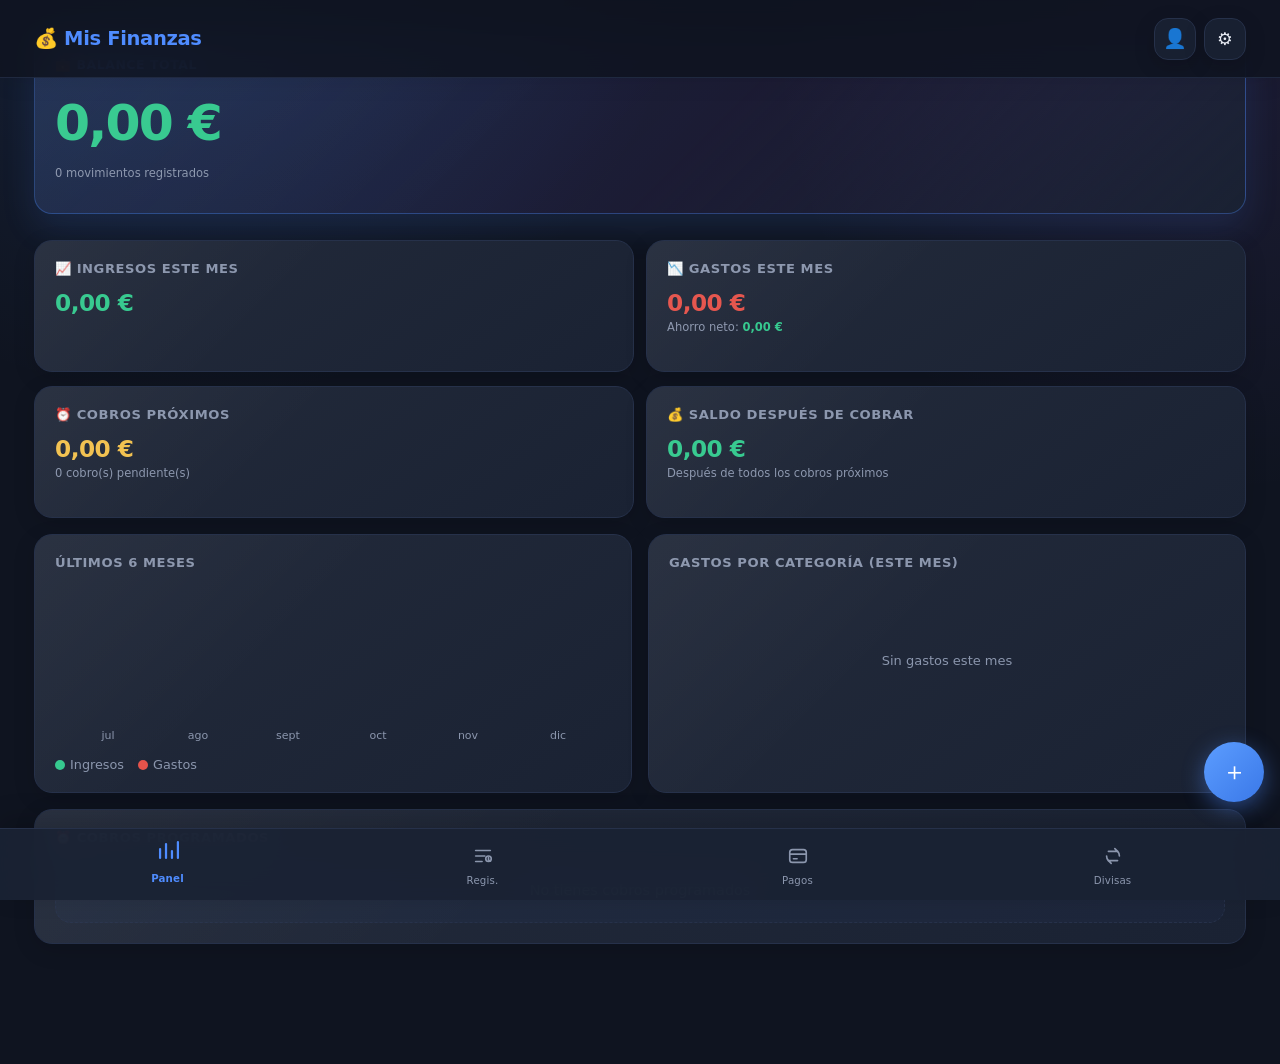
==== index.html @ 3f67c6fc "Add files via upload" ====
<!DOCTYPE html>
<html lang="es" data-theme="dark">
<head>
<meta charset="UTF-8">
<meta name="viewport" content="width=device-width, initial-scale=1.0, maximum-scale=1.0, minimum-scale=1.0, user-scalable=no, viewport-fit=cover">
<meta name="theme-color" content="#0f1420">
<title>Mis Finanzas Personales</title>
<style>
  :root{
    --bg:#0f1420; --card:#1a2233; --card2:#222c42; --text:#e8ecf4; --muted:#8b96ad;
    --accent:#4f8cff; --green:#34c98e; --red:#e5534b; --yellow:#f2c14e; --purple:#a06bff; --orange:#ff9a5c;
    --border:#26314a; --radius:14px;
    --shadow:0 4px 18px rgba(0,0,0,.3);
  }
  [data-theme="light"]{
    --bg:#f2f5fa; --card:#ffffff; --card2:#eef2f9; --text:#1c2536; --muted:#5c6b85;
    --border:#dde4f0; --shadow:0 4px 18px rgba(30,50,90,.08);
  }
  *{box-sizing:border-box;margin:0;padding:0;font-family:'Segoe UI',system-ui,-apple-system,sans-serif;-webkit-tap-highlight-color:transparent;}
  html{scroll-behavior:smooth;}
  /* Bloqueo de zoom: gestos de pellizco y doble toque no escalan */
  html,body{touch-action:pan-x pan-y;}
  *{touch-action:manipulation;}
  body{background:var(--bg);color:var(--text);min-height:100vh;transition:background .25s;}
  header{padding:18px 24px;display:flex;justify-content:space-between;align-items:center;border-bottom:1px solid var(--border);flex-wrap:wrap;gap:8px;position:fixed;top:0;left:0;right:0;background:var(--bg);z-index:80;}
  header h1{font-size:1.3rem;}
  header h1 span{color:var(--accent);}
  .fecha-hoy{color:var(--muted);font-size:.85rem;}
  .header-actions{display:flex;gap:8px;align-items:center;}
  .icon-btn{background:var(--card);border:1px solid var(--border);color:var(--text);width:42px;height:42px;border-radius:12px;cursor:pointer;font-size:1.1rem;display:flex;align-items:center;justify-content:center;transition:.15s;}
  .icon-btn:hover{border-color:var(--accent);}
  nav.top{display:flex;gap:6px;padding:12px 24px;flex-wrap:wrap;}
  nav.top button{background:var(--card);border:1px solid var(--border);color:var(--muted);padding:10px 18px;border-radius:10px;cursor:pointer;font-size:.92rem;transition:.15s;}
  nav.top button:hover{color:var(--text);}
  nav.top button.active{background:var(--accent);color:#fff;border-color:var(--accent);font-weight:600;}
  /* Bottom nav móvil */
  nav.bottom{display:none;position:fixed;bottom:0;left:0;right:0;background:var(--card);border-top:1px solid var(--border);z-index:60;padding:6px 4px calc(6px + env(safe-area-inset-bottom));box-shadow:0 -4px 20px rgba(0,0,0,.25);}
  nav.bottom .inner{display:flex;justify-content:space-between;padding:0 6px;}
  nav.bottom button{flex:1;}
  nav.bottom button{background:none;border:none;color:var(--muted);cursor:pointer;font-size:.62rem;display:flex;flex-direction:column;align-items:center;gap:3px;padding:6px 8px;border-radius:12px;min-width:56px;transition:.15s;}
  nav.bottom button .ico{font-size:1.35rem;line-height:1;display:grid;place-items:center;width:28px;height:28px;}
  nav.bottom button .ico svg{width:22px;height:22px;fill:none;stroke:currentColor;stroke-width:1.8;stroke-linecap:round;stroke-linejoin:round;transition:transform .2s ease,stroke-width .2s ease;}
  nav.bottom button.active .ico svg{transform:scale(1.08);stroke-width:2.25;}
  nav.bottom button{gap:4px;padding:7px 8px 8px;}
  nav.bottom button span:last-child{font-size:.64rem;letter-spacing:.15px;}
  .currency-grid{display:grid;grid-template-columns:repeat(2,minmax(0,1fr));gap:10px;}
  .rate-card{position:relative;overflow:hidden;transition:transform .16s ease,border-color .16s ease,box-shadow .16s ease;contain:layout paint;}
  .rate-card:hover{transform:translateY(-1px);}
  .rate-card.is-favorite{border-color:rgba(242,193,78,.5);box-shadow:0 5px 18px rgba(242,193,78,.08);}
  .rate-card.is-favorite::before{content:'';position:absolute;left:0;top:0;bottom:0;width:3px;background:var(--yellow);}
  .rate-card-top{display:flex;align-items:center;justify-content:space-between;gap:8px;}
  .rate-currency{display:flex;align-items:center;gap:8px;min-width:0;}
  .rate-flag{width:30px;height:30px;border-radius:9px;display:grid;place-items:center;background:var(--card2);font-size:1rem;flex:none;}
  .rate-code{font-weight:800;letter-spacing:.3px;}
  .rate-name{font-size:.67rem;color:var(--muted);margin-top:2px;white-space:nowrap;overflow:hidden;text-overflow:ellipsis;}
  .fx-fav{width:34px;height:34px;border:1px solid var(--border);background:var(--card2);color:var(--muted);border-radius:10px;display:grid;place-items:center;cursor:pointer;font-size:1.05rem;transition:.16s;flex:none;}
  .fx-fav:hover{border-color:var(--yellow);color:var(--yellow);transform:translateY(-1px);}
  .fx-fav.active{color:var(--yellow);border-color:rgba(242,193,78,.55);background:rgba(242,193,78,.10);}
  .fx-fav:active{transform:scale(.92);}
  .fx-favorites-head{display:flex;align-items:center;justify-content:space-between;gap:10px;margin:0 0 10px;}
  .fx-favorites-title{font-size:.76rem;color:var(--muted);font-weight:800;text-transform:uppercase;letter-spacing:.65px;}
  .fx-favorites-count{font-size:.68rem;color:var(--muted);background:var(--card2);padding:4px 8px;border-radius:20px;}
  .fx-all-title{margin:18px 0 10px;font-size:.76rem;color:var(--muted);font-weight:800;text-transform:uppercase;letter-spacing:.65px;}
  .fx-empty-favs{grid-column:1/-1;border:1px dashed var(--border);border-radius:14px;padding:16px;text-align:center;color:var(--muted);font-size:.82rem;background:rgba(79,140,255,.035);}
  @media(max-width:430px){.currency-grid{grid-template-columns:1fr;}}
  nav.bottom button.active{color:var(--accent);font-weight:700;}
  main{padding:92px 24px 90px;max-width:1150px;margin:0 auto;}
  .view{display:none;}
  .view.active{display:block;animation:fadeIn .25s ease;}
  @keyframes fadeIn{from{opacity:0;transform:translateY(6px);}to{opacity:1;transform:none;}}
  .grid{display:grid;gap:16px;}
  .grid-4{grid-template-columns:repeat(auto-fit,minmax(200px,1fr));}
  .grid-2{grid-template-columns:repeat(auto-fit,minmax(330px,1fr));}
  .card{background:var(--card);border:1px solid var(--border);border-radius:var(--radius);padding:20px;box-shadow:var(--shadow);}
  .card h3{font-size:.8rem;color:var(--muted);text-transform:uppercase;letter-spacing:.6px;margin-bottom:10px;}
  .big{font-size:1.8rem;font-weight:700;}
  .green{color:var(--green);} .red{color:var(--red);} .yellow{color:var(--yellow);} .purple{color:var(--purple);} .accent{color:var(--accent);} .orange{color:var(--orange);}
  form{display:flex;flex-direction:column;gap:16px;}
  label{font-size:.72rem;color:var(--muted);text-transform:uppercase;letter-spacing:.7px;display:block;margin-bottom:6px;font-weight:600;}
  input,select,textarea{
    background:var(--card2);
    border:1px solid var(--border);
    color:var(--text);
    padding:13px 15px;
    border-radius:12px;
    font-size:1rem;width:100%;
    transition:border-color .2s, box-shadow .2s, background .2s;
  }
  input::placeholder,textarea::placeholder{color:var(--muted);opacity:.65;}
  input:hover,select:hover{border-color:var(--accent);}
  input:focus,select:focus,textarea:focus{outline:none;border-color:var(--accent);box-shadow:0 0 0 3px rgba(79,140,255,.18);background:var(--card);}
  input[type=number]{-moz-appearance:textfield;}
  input[type=date],input[type=time]{color-scheme:dark;}
  [data-theme="light"] input[type=date],[data-theme="light"] input[type=time]{color-scheme:light;}
  select{
    appearance:none;-webkit-appearance:none;cursor:pointer;
    background-image:url("data:image/svg+xml;utf8,<svg xmlns='http://www.w3.org/2000/svg' width='12' height='8' viewBox='0 0 12 8'><path d='M1 1l5 5 5-5' stroke='%238b96ad' stroke-width='2' fill='none' stroke-linecap='round'/></svg>");
    background-repeat:no-repeat;background-position:right 14px center;padding-right:38px;
  }
  .btn{
    background:linear-gradient(135deg,#5c9dff,#3a78e8);
    color:#fff;border:none;padding:14px;border-radius:12px;cursor:pointer;
    font-size:.95rem;font-weight:700;letter-spacing:.2px;
    box-shadow:0 4px 14px rgba(79,140,255,.35);
    transition:transform .15s, box-shadow .2s, filter .15s;
    touch-action:manipulation;
  }
  .btn:hover{filter:brightness(1.1);transform:translateY(-1px);box-shadow:0 6px 20px rgba(79,140,255,.45);}
  .btn:active{transform:translateY(0) scale(.98);box-shadow:0 2px 8px rgba(79,140,255,.3);}
  .btn-sm{padding:7px 12px;font-size:.8rem;border-radius:8px;}
  .btn-danger{background:var(--red);} .btn-green{background:var(--green);color:#0f1420;} .btn-ghost{background:var(--card2);color:var(--text);border:1px solid var(--border);}
  .btn-block{width:100%;}
  .row-between{display:flex;justify-content:space-between;align-items:center;gap:10px;flex-wrap:wrap;}
  table{width:100%;border-collapse:collapse;font-size:.9rem;}
  th{text-align:left;color:var(--muted);padding:9px 8px;border-bottom:1px solid var(--border);font-size:.75rem;text-transform:uppercase;letter-spacing:.5px;white-space:nowrap;}
  td{padding:10px 8px;border-bottom:1px solid var(--border);}
  tr:hover td{background:var(--card2);}
  .tag{display:inline-block;padding:3px 10px;border-radius:20px;font-size:.72rem;font-weight:600;white-space:nowrap;}
  .tag-auto{background:rgba(79,140,255,.12);color:var(--accent);font-size:.68rem;padding:2px 8px;}
  .progress{height:10px;background:var(--card2);border-radius:20px;overflow:hidden;margin-top:8px;}
  .progress>div{height:100%;border-radius:20px;transition:width .8s cubic-bezier(.22,1,.36,1);}
  .empty{color:var(--muted);text-align:center;padding:26px 10px;font-size:.9rem;}
  .aviso{background:rgba(242,193,78,.12);border:1px solid rgba(242,193,78,.4);color:var(--yellow);padding:12px 16px;border-radius:12px;margin:8px 0 14px;font-size:.9rem;}
  .section-title{font-size:1.15rem;margin:22px 0 14px;}
  .badge-proximo{background:rgba(79,140,255,.15);color:var(--accent);padding:3px 10px;border-radius:20px;font-size:.75rem;white-space:nowrap;}
  .cuota-vencida{color:var(--red);font-weight:600;}
  .cuota-pagada{color:var(--green);}
  .filters{display:flex;gap:8px;flex-wrap:wrap;margin-bottom:14px;}
  .filters input,.filters select{flex:1;min-width:130px;padding:10px 12px;font-size:.9rem;}
  .chart-box{width:100%;}
  .legend{display:flex;gap:14px;flex-wrap:wrap;font-size:.8rem;color:var(--muted);margin-top:6px;}
  .legend span{display:flex;align-items:center;gap:5px;}
  .dot{width:10px;height:10px;border-radius:50%;display:inline-block;}
  .kpi-sub{font-size:.78rem;color:var(--muted);margin-top:4px;}
  .scroll-x{overflow-x:auto;-webkit-overflow-scrolling:touch;}
  .toast{position:fixed;bottom:90px;left:50%;transform:translateX(-50%);background:var(--accent);color:#fff;padding:12px 22px;border-radius:30px;font-size:.88rem;font-weight:600;z-index:100;box-shadow:0 6px 24px rgba(0,0,0,.35);opacity:0;pointer-events:none;transition:opacity .3s, bottom .3s;}
  .toast.show{opacity:1;bottom:100px;}
  .stat-line{display:flex;justify-content:space-between;padding:7px 0;border-bottom:1px dashed var(--border);font-size:.9rem;}
  .stat-line:last-child{border-bottom:none;}
  .stat-line b{white-space:nowrap;}
  .edit-note{font-size:.78rem;color:var(--yellow);display:none;margin-top:6px;}
  .drop-zone{border:2px dashed var(--border);border-radius:12px;padding:24px;text-align:center;color:var(--muted);cursor:pointer;transition:.15s;}
  .drop-zone:hover{border-color:var(--accent);color:var(--text);}
  .form-card{position:relative;overflow:hidden;padding-top:24px;}
  .form-card::before{content:'';position:absolute;top:0;left:0;right:0;height:4px;background:linear-gradient(90deg,var(--accent),var(--purple));}
  .form-card h3{display:flex;align-items:center;gap:8px;color:var(--text);text-transform:none;letter-spacing:0;font-size:.95rem;margin-bottom:16px;}
  .form-card h3::after{content:'';flex:1;height:1px;background:var(--border);}
  .modal-backdrop{position:fixed;inset:0;background:rgba(4,8,16,.75);z-index:90;display:none;-webkit-transform:translateZ(0);align-items:flex-start;justify-content:center;padding:20px 14px;overflow-y:auto;-webkit-overflow-scrolling:touch;}
  .modal-backdrop.open{display:flex;animation:fadeIn .2s ease;}
  html.modal-open{overflow:hidden!important;overscroll-behavior:none;}
  body.modal-open{overflow:hidden!important;overscroll-behavior:none;touch-action:none;}
  .modal-backdrop{overscroll-behavior:contain;touch-action:none;}
  .modal-card{touch-action:pan-y;overscroll-behavior:contain;}
  .modal-card{width:100%;max-width:470px;margin:auto;max-height:calc(100vh - 40px);overflow-y:auto;animation:popIn .22s ease;}
  @keyframes popIn{from{opacity:0;transform:translateY(14px) scale(.97);}to{opacity:1;transform:none;}}
  .modal-close{position:absolute;top:12px;right:12px;width:34px;height:34px;border-radius:10px;background:var(--card2);border:1px solid var(--border);color:var(--muted);cursor:pointer;font-size:.95rem;line-height:1;transition:.15s;z-index:2;}
  .modal-close:hover{color:var(--text);border-color:var(--red);}

  /* ===== FAB: botón flotante de nuevos registros ===== */
  .fab-wrap{position:fixed;right:16px;bottom:calc(98px + env(safe-area-inset-bottom));z-index:96;display:none;pointer-events:auto;flex-direction:column;align-items:flex-end;gap:10px;}
  .fab{width:60px;height:60px;border-radius:50%;border:none;background:linear-gradient(135deg,#5c9dff,#3a78e8);color:#fff;font-size:1.55rem;line-height:1;cursor:pointer;box-shadow:0 6px 22px rgba(79,140,255,.45);display:flex;align-items:center;justify-content:center;transition:transform .18s, box-shadow .2s;touch-action:manipulation;}
  .fab:active{transform:scale(.92);}
  .fab.open{transform:rotate(45deg);}
  .fab-menu{display:flex;flex-direction:column;gap:8px;align-items:flex-end;opacity:0;pointer-events:none;transform:translateY(8px);transition:.18s;}
  .fab-menu.show{opacity:1;pointer-events:auto;transform:none;}
  .fab-item{display:flex;align-items:center;gap:8px;background:var(--card);border:1px solid var(--border);color:var(--text);padding:10px 16px;border-radius:24px;font-size:.85rem;font-weight:600;font-family:inherit;box-shadow:var(--shadow);cursor:pointer;transition:.15s;white-space:nowrap;}
  .fab-item:hover{border-color:var(--accent);}
  .fab-item:active{transform:scale(.97);}
  /* Botones de sección más integrados */

  /* Tocar un movimiento abre su ventana de edición (igual que los registros normales) */
  .mov-row{cursor:pointer;}
  .mov-row:hover td{background:var(--card2);}

  /* ===== Tablas compactas: sin scroll lateral ===== */
  #tablaMov, #tablaCobros{table-layout:fixed;width:100%;}
  #tablaMov th:nth-child(1){width:40%;}
  #tablaMov th:nth-child(2){width:21%;}
  #tablaMov th:nth-child(3){width:31%;}
  #tablaMov th:nth-child(4){width:8%;}
  #tablaMov td{overflow:hidden;text-overflow:ellipsis;white-space:nowrap;padding:10px 5px;}
  #tablaMov .tag-auto{font-size:.58rem;padding:1px 5px;}
  .cell-dim{color:var(--muted);font-size:.8rem;}
  #tablaCobros th:nth-child(1){width:37%;}
  #tablaCobros th:nth-child(2){width:25%;}
  #tablaCobros th:nth-child(3){width:20%;}
  #tablaCobros th:nth-child(4){width:18%;}
  #tablaCobros td{overflow:hidden;text-overflow:ellipsis;white-space:nowrap;padding:9px 5px;font-size:.85rem;}
  #tablaCobros .btn-sm{padding:6px 7px;font-size:.7rem;}

  /* ===== Pulido visual de listas ===== */
  .filters{margin-bottom:16px;}
  #tablaMov td:nth-child(4), #tablaMov th:nth-child(4){font-weight:600;}
  #tablaMov td{font-size:.92rem;}
  .card .empty{padding:22px 10px;}
  .tag{letter-spacing:.2px;}

  /* ===== ESPACIADO: títulos y movimientos ===== */
  .section-title{font-size:1.15rem;margin:26px 0 18px;}
  main .view > .row-between{margin-bottom:18px;}
  .card h3{margin-bottom:12px;}
  tbody tr:last-child td{border-bottom:none;}
  #pCobrosLista td{padding:12px 8px;}
  .stat-line{padding:9px 0;}


  /* ===== ALERTAS PARPADEANTES Y ANIMACIONES EXTRA ===== */
  @keyframes alertBlink{0%,100%{border-color:var(--border);box-shadow:0 0 0 0 rgba(229,83,75,0);}50%{border-color:var(--red);box-shadow:0 0 0 3px rgba(229,83,75,.4),0 0 20px rgba(229,83,75,.5);}}
  .budget-item{border:1px solid var(--border);border-radius:14px;padding:14px 14px 10px;margin-bottom:14px;background:var(--card2);transition:border-color .25s,box-shadow .25s;animation:riseIn .4s ease both;}
  .budget-item.alert-blink{animation:alertBlink 1.1s ease-in-out infinite,riseIn .4s ease both;}
  @keyframes balanceAlert{0%,100%{border-color:var(--border);box-shadow:0 0 0 0 rgba(229,83,75,0)}50%{border-color:var(--red);box-shadow:0 0 0 3px rgba(229,83,75,.42),0 0 22px rgba(229,83,75,.48)}}
  .balance-alert{animation:balanceAlert 1.1s ease-in-out infinite !important;border:1px solid var(--border);}

  @keyframes floaty{0%,100%{transform:translateY(0);}50%{transform:translateY(-3px);}}
  .grid-4 h3{animation:floaty 4.5s ease-in-out infinite;}
  .grid-4 .card:nth-child(2) h3{animation-delay:.5s;}
  .grid-4 .card:nth-child(3) h3{animation-delay:1s;}
  .grid-4 .card:nth-child(4) h3{animation-delay:1.5s;}

  .section-title::before{animation:floaty 3s ease-in-out infinite;}

  @keyframes tabPop{0%{transform:scale(.8);}60%{transform:scale(1.12);}100%{transform:scale(1);}}
  nav.bottom button.active .ico{display:inline-block;animation:tabPop .35s ease;}50%{transform:scale(1.07);}}
  .badge-proximo{display:inline-block;animation:none !important;transform:none !important;min-width:92px;text-align:center;}
  .fab-item{animation:riseIn .25s ease both;}
  .fab-item:nth-child(2){animation-delay:.06s;}
  @keyframes borderGlow{0%,100%{border-color:var(--border);}50%{border-color:rgba(79,140,255,.5);}}
  .mov-row{animation:borderGlow 4s ease-in-out infinite;border-radius:8px;}

  /* ===== MÓVIL ===== */
  @media(max-width:768px){
    nav.top{display:none;}
    nav.bottom{display:block;}
    main{padding:8px 14px 120px;}
    header{padding:14px 14px;}
    header h1{font-size:1.1rem;}
    .fecha-hoy{display:none;}
    .big{font-size:1.5rem;}
    .card{padding:16px;}
    .section-title{font-size:1.05rem;}
    .btn{padding:15px;} /* objetivo táctil mayor */
    th,td{padding:9px 6px;font-size:.83rem;}
    #tablaMov th, #tablaMov td{padding:9px 5px;font-size:.85rem;}

    /* Los botones "＋ Nuevo…" del encabezado los reemplaza el FAB en móvil */
    .row-between > .btn:not(.btn-ghost){display:none;}
  }
  @media(min-width:769px){ main{padding-bottom:60px;} }

  /* ============================================================
     MODO SOLO MÓVIL + REDISEÑO VISUAL
     ============================================================ */
  /* Navegación: siempre inferior, nunca barra superior */
  nav.top{display:none !important;}
  .fecha-hoy{display:none !important;}
  nav.bottom{display:block !important;position:fixed;bottom:0;left:0;right:0;}

  /* App en columna estrecha, centrada, estilo app nativa */
  main{max-width:520px;margin:0 auto;padding:92px 14px 140px;}
  header{padding:14px 16px;box-shadow:0 1px 0 var(--border);}
  header h1{font-size:1.15rem;}

  /* Grillas adaptadas a pantalla estrecha */
  .grid-4{grid-template-columns:repeat(2,1fr);gap:12px;}
  .big{font-size:1.4rem;}
  .kpi-sub{font-size:.72rem;}

  /* Tarjetas más suaves */
  .card{padding:16px;border-radius:18px;}

  /* Botones táctiles en todos los tamaños */
  .btn{padding:14px;}
  .btn-sm{padding:8px 12px;}

  /* Títulos con marcador de acento */
  .section-title{font-size:1.08rem;margin:24px 0 14px;display:flex;align-items:center;gap:8px;font-weight:700;}
  .section-title::before{content:'';width:4px;height:18px;border-radius:4px;background:linear-gradient(180deg,var(--accent),var(--purple));flex:none;}

  /* Modales estilo hoja inferior (bottom sheet) */
  .modal-backdrop{align-items:flex-end;padding:0;}
  .modal-card{max-width:520px;margin:0 auto;border-radius:22px 22px 0 0;max-height:88vh;padding-top:30px;}
  .modal-card::after{content:'';position:absolute;top:9px;left:50%;transform:translateX(-50%);width:44px;height:4px;border-radius:4px;background:var(--border);}
  .modal-card.form-card::before{display:none;} /* el asa reemplaza a la barra de color */
  .modal-close{top:16px;}

  /* Sutil realce de tarjetas KPI */
  .grid-4 .card{position:relative;overflow:hidden;}
  .grid-4 .card::after{content:'';position:absolute;top:0;right:0;width:52px;height:52px;border-radius:50%;background:radial-gradient(circle,rgba(79,140,255,.14),transparent 70%);pointer-events:none;}

  /* Header con degradado suave */
  body{background:linear-gradient(180deg,rgba(79,140,255,.05),transparent 320px),var(--bg);}

  /* Nav inferior con separación superior suave */
  nav.bottom{box-shadow:0 -6px 24px rgba(0,0,0,.22);}

  /* Ancho fijo: nada alarga la página hacia los lados */
  html,body{overflow-x:hidden;}
  main{overflow-x:hidden;}
  .stat-line b{max-width:60%;overflow:hidden;text-overflow:ellipsis;white-space:nowrap;text-align:right;}
  select#mCategoria,select#prCategoria{width:100%;}



  /* ===== CONTADOR TIPO CALENDARIO ===== */
  .countdown-card{position:relative;perspective:160px;}
  .countdown-number.flip{animation:calendarFlip .28s ease-in-out !important;}
  @keyframes calendarFlip{
    0%{transform:rotateX(0deg);opacity:1;}
    45%{transform:rotateX(-90deg);opacity:.15;}
    46%{transform:rotateX(90deg);opacity:.15;}
    100%{transform:rotateX(0deg);opacity:1;}
  }
  .countdown-calendar{display:flex;align-items:flex-start;justify-content:flex-end;gap:4px;flex-wrap:nowrap;margin-top:3px;}
  .countdown-unit{display:flex;flex-direction:column;align-items:center;gap:3px;min-width:37px;}
  .countdown-card{width:100%;height:40px;border:1px solid var(--border);border-radius:7px;background:var(--card2);overflow:hidden;box-shadow:0 2px 6px rgba(0,0,0,.16);}
  .countdown-card::before{content:'';position:absolute;z-index:2;left:0;right:0;top:50%;height:1px;margin-top:-.5px;background:rgba(0,0,0,.28);pointer-events:none;}
  .countdown-card::after{content:'';position:absolute;z-index:1;left:0;right:0;top:0;height:50%;background:rgba(255,255,255,.05);border-bottom:1px solid rgba(0,0,0,.18);pointer-events:none;}
  .countdown-number{position:absolute;inset:0;z-index:3;display:flex;align-items:center;justify-content:center;font-size:.95rem;line-height:1;font-weight:800;font-variant-numeric:tabular-nums;color:var(--text);transform:scale(1);backface-visibility:hidden;}
  .countdown-label{font-size:.52rem;line-height:1;color:var(--muted);text-transform:uppercase;font-weight:700;letter-spacing:.35px;}
  .countdown-sep{font-weight:800;color:var(--muted);font-size:.78rem;line-height:40px;}
  .countdown-calendar.is-due{justify-content:flex-end;}
  .countdown-due{color:var(--red);font-size:.72rem;font-weight:800;white-space:nowrap;}
  .badge-proximo{display:inline-block;animation:none !important;transform:none !important;min-width:0;text-align:right;}
  @media(max-width:430px){
    .countdown-calendar{gap:3px;}
    .countdown-unit{min-width:30px;}
    .countdown-card{height:32px;}
    .countdown-number{font-size:.78rem;}
    .countdown-sep{line-height:32px;font-size:.6rem;}
    .countdown-label{font-size:.44rem;}
  }

/* ===== ANIMACIONES Y MICRO-DETALLES ===== */
  @keyframes riseIn{from{opacity:0;transform:translateY(14px);}to{opacity:1;transform:none;}}
  
  @keyframes toastIn{from{opacity:0;transform:translate(-50%,16px);}to{opacity:1;transform:translate(-50%,0);}}70%{box-shadow:0 6px 22px rgba(79,140,255,.45),0 0 0 16px rgba(79,140,255,0);}100%{box-shadow:0 6px 22px rgba(79,140,255,.45),0 0 0 0 rgba(79,140,255,0);}}

  /* Tarjetas: entrada escalonada al cambiar de vista */
  .view.active .card{animation:riseIn .45s cubic-bezier(.22,1,.36,1) both;}
  .view.active .grid-4 .card:nth-child(2){animation-delay:.07s;}
  .view.active .grid-4 .card:nth-child(3){animation-delay:.14s;}
  .view.active .grid-4 .card:nth-child(4){animation-delay:.21s;}
  .view.active .grid-2 > .card:nth-child(2){animation-delay:.09s;}

  /* Filas de tablas y listas: aparición escalonada */
  #tablaMov tbody tr, #tablaCobros tbody tr, #pCobrosLista tr,
  #listaMetas > div, #listaPrestamos > div{animation:riseIn .35s ease both;}
  #tablaMov tbody tr:nth-child(2), #tablaCobros tbody tr:nth-child(2){animation-delay:.04s;}
  #tablaMov tbody tr:nth-child(3), #tablaCobros tbody tr:nth-child(3){animation-delay:.08s;}
  #tablaMov tbody tr:nth-child(4), #tablaCobros tbody tr:nth-child(4){animation-delay:.12s;}
  #tablaMov tbody tr:nth-child(5), #tablaCobros tbody tr:nth-child(5){animation-delay:.16s;}
  #tablaMov tbody tr:nth-child(n+6), #tablaCobros tbody tr:nth-child(n+6){animation-delay:.2s;}

  /* KPIs: los números "saltan" al actualizarse */
  .view.active .big{animation:none .5s cubic-bezier(.22,1,.36,1) both;}
  .view.active .grid-4 .card:nth-child(2) .big{animation-delay:.07s;}
  .view.active .grid-4 .card:nth-child(3) .big{animation-delay:.14s;}
  .view.active .grid-4 .card:nth-child(4) .big{animation-delay:.21s;}

  /* Barras de progreso más suaves */
  .progress > div{transition:width .8s cubic-bezier(.22,1,.36,1);}

  /* Toast con entrada deslizante */
  .toast{transition:opacity .3s, bottom .3s; animation:toastIn .3s ease;}

  /* FAB con pulso suave de atención */
  .fab{animation:none 2.8s ease-out infinite;}

  /* Efecto ripple en botones táctiles */
  .btn,.fab,.icon-btn,.fab-item{position:relative;overflow:hidden;}
  .ripple{position:absolute;border-radius:50%;background:rgba(255,255,255,.35);transform:scale(0);animation:ripple .55s ease-out forwards;pointer-events:none;}
  @keyframes ripple{to{transform:scale(4);opacity:0;}}

  /* Tarjetas con elevación al pasar el cursor (solo escritorio) */
  @media(hover:hover){
    .card{transition:transform .22s ease, box-shadow .22s ease, border-color .22s ease;}
    .card:hover{transform:translateY(-3px);border-color:rgba(79,140,255,.35);}
    .mov-row{transition:background .15s;}
  }

  /* Nav inferior: transición al cambiar de pestaña */
  nav.bottom button{transition:color .2s ease, transform .2s ease;}
  nav.bottom button.active{transform:translateY(-2px);}

  /* Filas táctiles con feedback al pulsar */
  .mov-row{transition:opacity .15s, transform .15s;}
  .mov-row:active{opacity:.6;}
/* ===== FIXES v2.4 (iOS) ===== */
#modalConfirm{z-index:120;}
.modal-card{overscroll-behavior:contain;-webkit-overflow-scrolling:touch;}
.btn,.fab,.fab-item,.icon-btn{user-select:none;-webkit-user-select:none;}

/* ===== Dashboard KPI rediseñado ===== */
.dashboard-kpis{display:flex;flex-direction:column;gap:12px;}
.dashboard-kpi-row{display:grid;grid-template-columns:repeat(3,minmax(0,1fr));gap:12px;}
.dashboard-kpi-row .card{min-width:0;}
.dashboard-kpi-row .big{font-variant-numeric:tabular-nums;overflow:hidden;text-overflow:ellipsis;white-space:nowrap;}
.dashboard-kpi-row-second .card{min-height:118px;}
.profile-btn{width:42px;height:42px;border-radius:50%;border:1px solid var(--border);background:var(--card);color:var(--text);cursor:pointer;display:grid;place-items:center;overflow:hidden;padding:0;box-shadow:var(--shadow);}
.profile-btn img,.profile-preview img{width:100%;height:100%;object-fit:cover;display:block;}
.profile-btn span{font-size:1.2rem;}
.profile-editor{display:flex;align-items:center;gap:16px;}
.profile-preview{width:76px;height:76px;border-radius:50%;background:var(--card2);border:1px solid var(--border);display:grid;place-items:center;overflow:hidden;font-size:2rem;flex:none;}
.profile-editor-copy{min-width:0;}
.profile-editor-copy>b{display:block;font-size:.95rem;margin-bottom:5px;}
.profile-editor-copy p{color:var(--muted);font-size:.78rem;line-height:1.45;margin-bottom:10px;}
.profile-actions{display:flex;gap:8px;flex-wrap:wrap;}
.loan-form-grid{display:grid;grid-template-columns:1fr 1fr;gap:18px;}
.loan-form-section{padding:15px;border:1px solid var(--border);border-radius:14px;background:rgba(79,140,255,.035);}
.loan-form-section-title{font-size:.72rem;color:var(--muted);text-transform:uppercase;letter-spacing:.7px;font-weight:800;margin-bottom:14px;}
.loan-form-field label{font-size:.72rem;margin-bottom:7px;}
.loan-form-field input{font-size:1.05rem;padding:15px 14px;min-height:52px;}
.loan-form-wide{grid-column:1/-1;}
.loan-card{padding:20px!important;}
.loan-card .loan-title{font-size:1rem;line-height:1.35;}
.loan-card .loan-balance{font-size:.9rem;white-space:nowrap;}
.loan-card .loan-meta{font-size:.78rem;line-height:1.6;margin-top:10px;display:block;}
@media(max-width:520px){
  .dashboard-kpi-row{grid-template-columns:repeat(3,minmax(0,1fr));gap:7px;}
  .dashboard-kpi-row .card{padding:10px 8px;border-radius:14px;}
  .dashboard-kpi-row h3{font-size:.63rem;line-height:1.2;margin-bottom:7px;}
  .dashboard-kpi-row .big{font-size:.92rem;line-height:1.15;}
  .dashboard-kpi-row .kpi-sub{font-size:.57rem;line-height:1.25;margin-top:4px;}
  .loan-form-grid{grid-template-columns:1fr;}
  .loan-form-wide{grid-column:auto;}
}

/* ===== Ajuste dashboard: balance grande + resto 2x2 ===== */
.dashboard-kpis{display:flex;flex-direction:column;gap:12px;}
.dashboard-kpi-balance{min-height:150px;display:flex;flex-direction:column;justify-content:center;}
.dashboard-kpi-balance .big{font-size:2.25rem;}
.dashboard-kpi-row{display:grid;grid-template-columns:repeat(2,minmax(0,1fr));gap:12px;}
.dashboard-kpi-row .card{min-width:0;}
.dashboard-kpi-row .big{font-variant-numeric:tabular-nums;overflow:hidden;text-overflow:ellipsis;white-space:nowrap;}
.dashboard-kpi-row h3{line-height:1.25;}
.dashboard-kpi-row .card{min-height:118px;}
.loan-card,.budget-item{pointer-events:auto!important;touch-action:manipulation;}
</style>
<base target="_blank">
<style id="selection-lock">
/* ===== BLOQUEO DE SELECCIÓN / COPIADO ===== */
html,body,main,header,nav,section,.card,.mov-row,.goal-card,.loan-card,.bill-row,.budget-item,button,h1,h2,h3,p,span,b,small,label{
  -webkit-user-select:none!important;
  user-select:none!important;
  -webkit-touch-callout:none!important;
}
input,textarea,select,[contenteditable="true"]{
  -webkit-user-select:text!important;
  user-select:text!important;
  -webkit-touch-callout:default!important;
}
</style>
<style id="polish-ui">
/* =========================================================
   POLISH UI 3.0 — rediseño visual completo sin tocar los datos
   ========================================================= */
:root{
  --radius:18px;
  --shadow:0 12px 34px rgba(0,0,0,.22);
  --shadow-soft:0 6px 22px rgba(0,0,0,.14);
}
[data-theme="light"]{--shadow:0 12px 34px rgba(30,50,90,.10);--shadow-soft:0 6px 22px rgba(30,50,90,.07);}
html{scroll-behavior:auto!important;}
body{background:radial-gradient(circle at 15% -10%,rgba(79,140,255,.13),transparent 32%),radial-gradient(circle at 95% 5%,rgba(160,107,255,.09),transparent 28%),var(--bg);}
body.modal-open{overflow:hidden!important;position:static!important;top:auto!important;left:auto!important;right:auto!important;width:auto!important;}
html.modal-open{overflow:hidden!important;}

/* Header */
header{height:78px;padding:14px clamp(16px,4vw,34px);background:color-mix(in srgb,var(--bg) 88%,transparent);backdrop-filter:blur(18px);-webkit-backdrop-filter:blur(18px);border-bottom:1px solid color-mix(in srgb,var(--border) 75%,transparent);box-shadow:0 4px 22px rgba(0,0,0,.08);}
header h1{font-size:1.22rem;font-weight:800;letter-spacing:-.35px;}
.fecha-hoy{font-size:.78rem;font-weight:600;opacity:.8;margin-left:auto;margin-right:8px;}
.header-actions{gap:8px;}
.icon-btn,.profile-btn{width:42px;height:42px;border-radius:14px;background:color-mix(in srgb,var(--card) 90%,transparent);border:1px solid var(--border);box-shadow:var(--shadow-soft);transition:transform .16s ease,border-color .16s ease,background .16s ease;}
.icon-btn:hover,.profile-btn:hover{transform:translateY(-1px);border-color:var(--accent);}
.profile-btn{display:grid;place-items:center;overflow:hidden;padding:0;color:var(--text);cursor:pointer;font-size:1.15rem;}
.profile-btn img{width:100%;height:100%;object-fit:cover;}

/* Navegación */
nav.top{padding:14px clamp(16px,4vw,34px);gap:8px;max-width:1500px;margin:auto;}
nav.top button{padding:10px 15px;border-radius:12px;font-weight:650;background:var(--card);box-shadow:0 3px 12px rgba(0,0,0,.08);}
nav.top button.active{box-shadow:0 7px 18px rgba(79,140,255,.25);}
nav.bottom{background:color-mix(in srgb,var(--card) 94%,transparent);backdrop-filter:blur(18px);-webkit-backdrop-filter:blur(18px);box-shadow:0 -8px 28px rgba(0,0,0,.18);}

/* Layout */
main{max-width:1500px;margin:0 auto;padding:28px clamp(16px,4vw,34px) 120px;}
.view{animation:none!important;}
.grid{gap:16px;}
.card{background:linear-gradient(145deg,color-mix(in srgb,var(--card) 96%,white 4%),var(--card));border:1px solid var(--border);border-radius:20px;box-shadow:var(--shadow-soft);padding:20px;position:relative;overflow:hidden;}
.card::before{content:'';position:absolute;inset:0;pointer-events:none;background:linear-gradient(135deg,rgba(255,255,255,.035),transparent 42%);}
.card h3{font-size:.82rem;text-transform:uppercase;letter-spacing:.55px;color:var(--muted);font-weight:800;}
.section-title{font-size:1.12rem!important;text-transform:none!important;letter-spacing:-.15px!important;font-weight:800!important;margin:30px 0 15px!important;}
.section-title::before{animation:none!important;width:4px;height:20px;background:linear-gradient(180deg,var(--accent),var(--purple));}

/* Dashboard KPI */
.dashboard-kpis{gap:14px!important;}
.dashboard-kpi-balance{min-height:178px!important;background:linear-gradient(135deg,rgba(79,140,255,.17),rgba(160,107,255,.09) 55%,var(--card));border-color:rgba(79,140,255,.35)!important;box-shadow:0 14px 34px rgba(79,140,255,.13)!important;}
.dashboard-kpi-balance h3{color:var(--accent);font-size:.78rem;}
.dashboard-kpi-balance .big{font-size:clamp(2.1rem,5vw,3.15rem)!important;letter-spacing:-1.8px;font-weight:850;line-height:1.05;}
.dashboard-kpi-row .card{min-height:132px;border-radius:18px;}
.dashboard-kpi-row h3{margin-bottom:12px;}
.dashboard-kpi-row .big{font-size:1.45rem;font-weight:800;letter-spacing:-.5px;}
.dashboard-kpi-row .kpi-sub{font-size:.72rem;line-height:1.35;}

/* Evitar animaciones que hacen parecer que la pantalla salta */
.grid-4 h3,.section-title::before,.mov-row,.budget-item,.fab-item,.view.active .big{animation:none!important;}
.balance-alert,.budget-item.alert-blink{animation:none!important;}

/* Tablas */
table{border-collapse:separate;border-spacing:0;font-size:.88rem;}
thead th{background:var(--card2);padding:11px 10px;border-bottom:1px solid var(--border);}
thead th:first-child{border-radius:10px 0 0 10px;} thead th:last-child{border-radius:0 10px 10px 0;}
tbody tr{transition:background .15s ease;}
tbody tr:hover td{background:rgba(79,140,255,.06);}
td{padding:12px 10px;border-bottom:1px solid color-mix(in srgb,var(--border) 75%,transparent);}

/* Formularios */
input,select,textarea{border-radius:13px!important;border:1px solid var(--border)!important;background:var(--card2)!important;color:var(--text)!important;min-height:46px;transition:border-color .16s,box-shadow .16s,background .16s;}
input:focus,select:focus,textarea:focus{border-color:var(--accent)!important;box-shadow:0 0 0 4px rgba(79,140,255,.12)!important;}
label{font-weight:700;color:var(--muted);}
.btn{border-radius:13px;padding:12px 16px;box-shadow:0 7px 18px rgba(79,140,255,.20);font-weight:750;}
.btn-ghost{box-shadow:none!important;background:var(--card2)!important;}
.btn-danger{box-shadow:0 7px 18px rgba(229,83,75,.16)!important;}

/* Metas, presupuestos y préstamos: tarjetas realmente separadas */
.goal-card,.budget-item,.loan-card{position:relative;display:block;background:linear-gradient(145deg,var(--card2),color-mix(in srgb,var(--card2) 75%,var(--card) 25%));border:1px solid var(--border);border-radius:18px!important;padding:17px!important;margin-bottom:12px;box-shadow:0 7px 20px rgba(0,0,0,.10);cursor:pointer;transition:transform .16s ease,border-color .16s ease,box-shadow .16s ease,background .16s ease;overflow:hidden;}
.goal-card:hover,.budget-item:hover,.loan-card:hover{transform:translateY(-2px);border-color:rgba(79,140,255,.48);box-shadow:0 12px 28px rgba(0,0,0,.15);}
.goal-card:active,.budget-item:active,.loan-card:active{transform:scale(.992);}
.goal-card::after,.budget-item::after,.loan-card::after{content:'›';position:absolute;right:16px;top:50%;transform:translateY(-50%);font-size:1.5rem;color:var(--muted);opacity:.65;pointer-events:none;}
.goal-head,.budget-head{padding-right:24px;}
.goal-name,.budget-head b,.loan-title{font-size:.96rem;font-weight:800;letter-spacing:-.15px;}
.goal-amounts,.budget-values{font-size:.82rem;margin-top:10px;}
.goal-footer,.budget-footer{font-size:.72rem;color:var(--muted);margin-top:9px;}
.goal-plan{margin-top:10px;border-radius:10px;padding:8px 10px;background:rgba(79,140,255,.08);font-size:.72rem;}
.loan-card{padding:18px!important;}
.loan-card .row-between{padding-right:22px;align-items:flex-start;}
.loan-card .loan-balance{font-size:.78rem;font-weight:800;}
.loan-card .loan-meta{display:block;margin-top:11px;color:var(--muted);line-height:1.55;font-size:.73rem;}
.progress{height:9px;border-radius:99px;background:rgba(139,150,173,.16);margin-top:11px;}
.progress>div{border-radius:99px;}

/* Secciones vacías */
.empty{padding:30px 14px!important;border:1px dashed var(--border);border-radius:14px;background:rgba(139,150,173,.035);}

/* Modales */
.modal-backdrop{background:rgba(5,9,18,.72)!important;backdrop-filter:blur(8px);-webkit-backdrop-filter:blur(8px);padding:18px!important;overflow:hidden!important;touch-action:none!important;}
.modal-card{background:linear-gradient(145deg,var(--card),color-mix(in srgb,var(--card) 88%,var(--card2) 12%))!important;border:1px solid var(--border)!important;border-radius:24px!important;box-shadow:0 24px 70px rgba(0,0,0,.38)!important;max-height:min(88vh,760px)!important;overflow-y:auto!important;overscroll-behavior:contain!important;-webkit-overflow-scrolling:touch!important;}
.modal-card.form-card{padding:25px!important;}
.modal-card h3{font-size:1.05rem!important;letter-spacing:-.25px!important;}
.modal-close{width:38px!important;height:38px!important;border-radius:12px!important;font-size:1rem!important;background:var(--card2)!important;}
#detalleAcciones{display:flex;gap:8px;flex-wrap:wrap;margin-top:18px;}
#detalleAcciones .btn{flex:1 1 auto;min-height:42px;}
.stat-line{padding:12px 0!important;font-size:.86rem!important;}
.stat-line b{font-size:.88rem;}

/* Divisas / gráficos */
.rate-card,.chart-box{border-radius:18px!important;}
canvas{max-width:100%;}

/* Ajustes */
#view-ajustes .card{margin-bottom:14px;}
.profile-editor{padding:4px 0;}
.profile-preview{width:82px!important;height:82px!important;border-radius:22px!important;box-shadow:var(--shadow-soft);}

/* Responsive */
@media(max-width:768px){
  main{padding:14px 13px calc(105px + env(safe-area-inset-bottom));}
  header{height:68px;padding:11px 13px;}
  header h1{font-size:1.02rem;}
  .fecha-hoy{display:none;}
  .header-actions{margin-left:auto;}
  .grid{grid-template-columns:1fr!important;gap:12px;}
  .grid.grid-2{grid-template-columns:1fr!important;}
  .dashboard-kpi-row{grid-template-columns:repeat(2,minmax(0,1fr))!important;gap:10px!important;}
  .dashboard-kpi-row .card{min-height:116px;padding:14px!important;}
  .dashboard-kpi-row .big{font-size:1.2rem;}
  .dashboard-kpi-balance{min-height:145px!important;}
  .dashboard-kpi-balance .big{font-size:2.2rem!important;}
  .card{padding:16px;border-radius:18px;}
  .section-title{font-size:1rem!important;margin-top:24px!important;}
  .modal-backdrop{padding:0!important;align-items:flex-end!important;}
  .modal-card{width:100%!important;max-width:560px!important;max-height:90vh!important;border-radius:24px 24px 0 0!important;margin:0 auto!important;}
  .modal-card.form-card{padding:24px 17px calc(22px + env(safe-area-inset-bottom))!important;}
  .loan-form-grid{gap:12px!important;}
  .btn{min-height:44px;}
  table{font-size:.8rem;}
  td{padding:10px 7px;}
}
@media(max-width:390px){
  .dashboard-kpi-row{gap:8px!important;}
  .dashboard-kpi-row .card{padding:12px 10px!important;}
  .dashboard-kpi-row h3{font-size:.62rem;}
  .dashboard-kpi-row .big{font-size:1.05rem;}
  .kpi-sub{font-size:.64rem!important;}
}
@media(min-width:769px){
  .modal-card{animation:modalEnter .18s ease-out!important;}
  @keyframes modalEnter{from{opacity:0;transform:translateY(8px) scale(.985)}to{opacity:1;transform:none}}
}
@media(prefers-reduced-motion:reduce){*,*::before,*::after{animation:none!important;transition:none!important;scroll-behavior:auto!important;}}
</style>
</head>
<body>

<header>
  <h1>💰 <span data-i18n="brand">Mis Finanzas</span></h1>
  <div class="fecha-hoy" id="fechaHoy"></div>
  <div class="header-actions">
    <button class="profile-btn" id="btnPerfil" onclick="location.hash='#ajustes';switchView('ajustes')" title="Perfil"><span id="headerProfileAvatar">👤</span></button>
    <button class="icon-btn" onclick="location.hash='#ajustes';switchView('ajustes')" title="Ajustes">⚙️</button>
  </div>
</header>

<nav class="top" id="navTop">
  <button data-view="panel" class="nav-btn active" data-i18n="nav_panel">📊 Panel</button>
  <button data-view="movimientos" class="nav-btn" data-i18n="nav_movs">💸 Movimientos</button>
  <button data-view="cobros" class="nav-btn" data-i18n="nav_cobros">💳 Cobros y préstamos</button>
  <button data-view="divisas" class="nav-btn" data-i18n="nav_fx">💱 Divisas</button>
  <button data-view="ajustes" class="nav-btn" data-i18n="nav_ajustes">⚙️ Ajustes</button>
</nav>

<nav class="bottom">
  <div class="inner">
    <button data-view="panel" class="nav-btn active">
      <span class="ico" aria-hidden="true"><svg viewBox="0 0 24 24"><path d="M4 19V10"/><path d="M10 19V5"/><path d="M16 19v-7"/><path d="M22 19V3"/></svg></span>
      <span data-i18n="nav_panel_s">Panel</span>
    </button>
    <button data-view="movimientos" class="nav-btn">
      <span class="ico" aria-hidden="true"><svg viewBox="0 0 24 24"><path d="M4 6h16"/><path d="M4 12h10"/><path d="M4 18h7"/><circle cx="18" cy="15" r="3"/><path d="M18 13.5v3l2 1"/></svg></span>
      <span data-i18n="nav_movs_s">Movs.</span>
    </button>
    <button data-view="cobros" class="nav-btn">
      <span class="ico" aria-hidden="true"><svg viewBox="0 0 24 24"><rect x="3" y="5" width="18" height="14" rx="3"/><path d="M3 10h18"/><path d="M7 15h4"/></svg></span>
      <span data-i18n="nav_pagos_s">Pagos</span>
    </button>
    <button data-view="divisas" class="nav-btn">
      <span class="ico" aria-hidden="true"><svg viewBox="0 0 24 24"><path d="M7 7h10l-3-3"/><path d="M17 17H7l3 3"/><path d="M17 7a7 7 0 0 1 2 5"/><path d="M7 17a7 7 0 0 1-2-5"/></svg></span>
      <span data-i18n="nav_fx_s">Divisas</span>
    </button>
  </div>
</nav>

<div class="fab-wrap" id="fabWrap">
  <div class="fab-menu" id="fabMenu"></div>
  <button class="fab" id="fabBtn" aria-label="Nuevo registro">＋</button>
</div>

<div class="toast" id="toast"></div>

<main>
  <div id="avisos"></div>

  <!-- ============ PANEL ============ -->
  <section id="view-panel" class="view active">
    <div class="dashboard-kpis" style="margin-top:8px;">
  <div class="dashboard-kpi-balance card">
    <h3 data-i18n="kpi_balance">💼 Balance</h3>
    <div class="big accent" id="pBalance">—</div>
    <div class="kpi-sub" id="pBalanceSub"></div>
  </div>
  <div class="dashboard-kpi-row">
    <div class="card"><h3 data-i18n="kpi_income">📈 Ingresos este mes</h3><div class="big green" id="pIngresos">—</div><div class="kpi-sub" id="pIngresosSub"></div></div>
    <div class="card"><h3 data-i18n="kpi_expense">📉 Gastos este mes</h3><div class="big red" id="pGastos">—</div><div class="kpi-sub" id="pAhorroMes"></div></div>
  </div>
  <div class="dashboard-kpi-row">
    <div class="card"><h3 data-i18n="kpi_due">⏰ Cobros próximos</h3><div class="big yellow" id="pCobros">—</div><div class="kpi-sub" id="pCobrosSub"></div></div>
    <div class="card"><h3 data-i18n="kpi_after_due">💰 Saldo después de cobrar</h3><div class="big" id="pSaldoDespuesCobros">—</div><div class="kpi-sub" id="pSaldoDespuesCobrosSub"></div></div>
  </div>
</div>
<div class="grid grid-2" style="margin-top:16px;">
      <div class="card">
        <h3 data-i18n="ch_6m">Últimos 6 meses</h3>
        <canvas id="chartBarras" class="chart-box" height="165"></canvas>
        <div class="legend"><span><span class="dot" style="background:var(--green)"></span><span data-i18n="leg_income">Ingresos</span></span><span><span class="dot" style="background:var(--red)"></span><span data-i18n="leg_expense">Gastos</span></span></div>
      </div>
      <div class="card">
        <h3 data-i18n="ch_by_cat">Gastos por categoría (este mes)</h3>
        <canvas id="chartDonut" class="chart-box" height="165"></canvas>
        <div class="legend" id="donutLegend"></div>
      </div>
    </div>
    <div class="grid grid-2" style="margin-top:16px;">
      <div class="card"><h3 data-i18n="p_bills">⏰ Cobros programados</h3><div id="pCobrosLista"></div></div>
    </div>
  </section>

  <!-- ============ MOVIMIENTOS ============ -->
  <section id="view-movimientos" class="view">
    <div class="row-between" style="margin-top:8px;"><h2 class="section-title" style="margin:0;" data-i18n="v_movs_title">💸 Ingresos y gastos</h2><button class="btn" onclick="nuevoMov()" data-i18n="btn_new_tx">＋ Nuevo movimiento</button></div>
    <div class="grid grid-2">

      <div class="card">
        <h3 data-i18n="hist_filters">Historial y filtros</h3>
        <div class="filters">
          <input type="search" id="fBuscar" data-i18n-ph="ph_search" placeholder="🔍 Buscar…">
          <select id="fTipo"><option value="" data-i18n="opt_all">Todos</option><option value="ingreso" data-i18n="opt_income">Ingresos</option><option value="gasto" data-i18n="opt_expense">Gastos</option></select>
          <select id="fMes"></select>
        </div>
        <div class="scroll-x">
        <table>
          <thead><tr><th data-i18n="th_cat">Categoría</th><th data-i18n="th_date">Fecha</th><th style="text-align:right" data-i18n="th_amount">Monto</th></tr></thead>
          <tbody id="tablaMov"></tbody>
        </table>
        </div>
        <div class="row-between" style="margin-top:12px;">
          <small style="color:var(--muted)" id="movCount"></small>
          <b id="movTotal" class="accent"></b>
        </div>
      </div>
    </div>
    <div class="grid grid-2" style="margin-top:16px;">
      <div class="card"><h3 data-i18n="my_goals">Mis metas</h3><div id="listaMetas"></div></div>
      <div class="card"><h3 data-i18n="pres_mine">Mis presupuestos (este mes)</h3><div id="listaPres"></div></div>
    </div>
  </section>

  <!-- ============ COBROS ============ -->
  <section id="view-cobros" class="view">
    <div class="row-between" style="margin-top:8px;"><h2 class="section-title" style="margin:0;" data-i18n="v_cobros_title">💳 Pagos y préstamos</h2><button class="btn" onclick="nuevoCobro()" data-i18n="btn_new_bill">＋ Nuevo cobro</button></div>
    <div class="grid grid-2">

      <div class="card">
        <h3 data-i18n="scheduled_bills">Cobros programados</h3>
        <div class="scroll-x">
        <table>
          <thead><tr><th data-i18n="th_concept">Concepto</th><th data-i18n="th_next">Próximo</th><th style="text-align:right" data-i18n="th_amount">Monto</th></tr></thead>
          <tbody id="tablaCobros"></tbody>
        </table>
        </div>
      </div>
    </div>
  <!-- ============ PRÉSTAMOS ============ -->
  
    <div class="row-between" style="margin-top:34px;"><h3 class="section-title" style="margin:0;" data-i18n="loans_title">🏦 Préstamos y cuotas</h3><button class="btn" onclick="nuevoPrestamo()" data-i18n="btn_new_loan">＋ Nuevo préstamo</button></div>
    <div class="grid grid-2">

      <div class="card"><h3 data-i18n="my_loans">Mis préstamos</h3><div id="listaPrestamos"></div></div>
    </div>
    </section>

  <!-- ============ DIVISAS ============ -->
  <section id="view-divisas" class="view">
    <div class="row-between" style="margin-top:8px;"><h2 class="section-title" style="margin:0;" data-i18n="fx_title">💱 Divisas y tipos de cambio</h2><button class="btn btn-sm btn-ghost" onclick="actualizarDivisas(true)" data-i18n="fx_refresh">↻ Actualizar</button></div>
    <div class="card" style="margin-top:14px;">
      <div class="row-between" style="margin-bottom:12px;"><div><b id="fxBaseLabel">EUR</b><div class="rate-meta" data-i18n="fx_desc">Tipos de cambio de referencia, actualizados desde una fuente pública.</div></div><span id="fxUpdated" class="rate-meta">—</span></div>
      <div id="fxRates" class="currency-grid"><div class="empty" style="grid-column:1/-1">—</div></div>
    </div>
  </section>

  <!-- ============ AJUSTES ============ -->
  <section id="view-ajustes" class="view">
    <h2 class="section-title" data-i18n="set_title">⚙️ Ajustes y datos</h2>
    <div class="grid grid-2">
      <div class="card profile-settings-card">
        <h3 data-i18n="set_profile">👤 Perfil</h3>
        <div class="profile-editor">
          <div class="profile-preview" id="profilePreview">👤</div>
          <div class="profile-editor-copy">
            <b data-i18n="set_profile_photo">Foto de perfil</b>
            <p data-i18n="set_profile_desc">Sube una foto para mostrarla en el encabezado. Se guarda únicamente en este dispositivo.</p>
            <div class="profile-actions">
              <button class="btn btn-sm" type="button" onclick="$('profileFile').click()" data-i18n="profile_upload">Subir foto</button>
              <button class="btn btn-sm btn-ghost" type="button" onclick="quitarFotoPerfil()" data-i18n="profile_remove">Quitar</button>
            </div>
            <input type="file" id="profileFile" accept="image/*" style="display:none" onchange="cambiarFotoPerfil(event)">
          </div>
        </div>
      </div>
      <div class="card">
        <h3 data-i18n="set_theme">🎨 Tema</h3>
        <p data-i18n="set_theme_desc" style="color:var(--muted);font-size:.88rem;margin-bottom:14px;">Elige entre tema oscuro o claro.</p>
        <button class="btn btn-ghost btn-block" id="btnTemaAjustes" type="button" onclick="cambiarTema()">🌙 Tema oscuro</button>
      </div>
      <div class="card">
        <h3 data-i18n="set_lang">🌐 Idioma</h3>
        <p data-i18n="set_lang_desc" style="color:var(--muted);font-size:.88rem;margin-bottom:14px;">Elige el idioma de toda la app.</p>
        <select id="selLang">
          <option value="es">🇪🇸 Español</option>
          <option value="en">🇬🇧 English</option>
        </select>
      </div>
      <div class="card">
        <h3 data-i18n="set_money">💱 Moneda</h3>
        <p data-i18n="set_money_desc" style="color:var(--muted);font-size:.88rem;margin-bottom:14px;">Elige la moneda de toda la app.</p>
        <select id="selMoneda">
          <option value="EUR">💶 Euro (EUR)</option>
          <option value="USD">💵 Dólar (USD)</option>
          <option value="PHP">🇵🇭 Peso filipino (PHP)</option>
        </select>
      </div>
      <div class="card">
        <h3 data-i18n="set_backup">💾 Copia de seguridad</h3>
        <p data-i18n="set_backup_desc" style="color:var(--muted);font-size:.88rem;margin-bottom:14px;">Tus datos viven solo en este navegador. Exporta una copia para no perderlos o para moverlos a otro dispositivo.</p>
        <div style="display:flex;flex-direction:column;gap:10px;">
          <button class="btn btn-green" onclick="exportarDatos()" data-i18n="export_data">⬇️ Exportar datos (JSON)</button>
          <div class="drop-zone" onclick="$('importFile').click()">
            <span data-i18n="import_tap">⬆️ Toca para importar una copia</span><br><small data-i18n="import_note">(reemplaza los datos actuales)</small>
            <input type="file" id="importFile" accept=".json" style="display:none" onchange="importarDatos(event)">
          </div>
        </div>
      </div>
      <div class="card">
        <h3 data-i18n="danger">🗑️ Zona de peligro</h3>
        <p data-i18n="danger_desc" style="color:var(--muted);font-size:.88rem;margin-bottom:14px;">Esta acción no se puede deshacer.</p>
        <button class="btn btn-danger btn-block" onclick="borrarTodo()" data-i18n="delete_all">🗑️ Borrar todos los datos</button>
        <hr style="border:none;border-top:1px solid var(--border);margin:20px 0;">
        <h3 data-i18n="about">ℹ️ Acerca de</h3>
        <p style="color:var(--muted);font-size:.85rem;line-height:1.6;">
          <span data-i18n="about_1">App 100% local: ningún dato sale de tu dispositivo.</span><br>
          <span data-i18n="about_2">Los cobros programados se descuentan automáticamente al abrir la app cuando llega su fecha y hora.</span><br>
          <span data-i18n="about_3">Versión 2.7 · Diseño móvil · Septiembre 2026</span>
        </p>
      </div>
    </div>
  </section>
<div class="modal-backdrop" id="modalMov">
      <div class="card form-card modal-card">
        <button type="button" class="modal-close" onclick="cerrarModal('modalMov')" aria-label="Cerrar">✕</button>
        <h3 id="tituloFormMov" data-i18n="frm_new_tx">Nuevo movimiento</h3>
        <div class="edit-note" id="editNoteMov"><span data-i18n="editing_tx">✏️ Editando movimiento</span> — <a href="#" onclick="cancelarEdicionMov();return false;" style="color:var(--yellow)"><span data-i18n="cancel_edit">cancelar edición</span></a></div>
        <form id="formMov">
          <input type="hidden" id="mId">
          <div><label data-i18n="lbl_type">Tipo</label>
            <select id="mTipo"><option value="ingreso" data-i18n="opt_inc_s">📈 Ingreso</option><option value="gasto" data-i18n="opt_exp_s">📉 Gasto</option></select>
          </div>
          <div><label data-i18n="lbl_amount">Monto (€)</label><input type="number" id="mMonto" min="0.01" step="0.01" required placeholder="0.00" inputmode="decimal"></div>
          <div><label data-i18n="lbl_category">Categoría</label><select id="mCategoria"></select></div>
          <div><label data-i18n="lbl_description">Descripción</label><input type="text" id="mDesc" data-i18n-ph="ph_detail" placeholder="Detalle (opcional)"></div>
          <div><label data-i18n="lbl_date">Fecha</label><input type="date" id="mFecha" required></div>
          <button class="btn btn-block" type="submit" id="btnSubmitMov" data-i18n="save_tx">Guardar movimiento</button>
        </form>
      </div>
    </div>
<div class="modal-backdrop" id="modalCobro">
      <div class="card form-card modal-card">
        <button type="button" class="modal-close" onclick="cerrarModal('modalCobro')" aria-label="Cerrar">✕</button>
        <h3 id="tituloFormCobro" data-i18n="frm_new_bill">Nuevo cobro programado</h3>
        <div class="edit-note" id="editNoteCobro"><span data-i18n="editing_bill">✏️ Editando cobro</span> — <a href="#" onclick="cancelarEdicionCobro();return false;" style="color:var(--yellow)"><span data-i18n="cancel">cancelar</span></a></div>
        <form id="formCobro">
          <input type="hidden" id="cId">
          <div><label data-i18n="lbl_concept">Concepto</label><input type="text" id="cConcepto" required maxlength="10" data-i18n-ph="ph_bill" placeholder="ej. Netflix, Alquiler, Luz…"></div>
          <div><label data-i18n="lbl_amount">Monto (€)</label><input type="number" id="cMonto" min="0.01" step="0.01" required placeholder="0.00" inputmode="decimal"></div>
          <div class="row-between" style="gap:12px;">
            <div style="flex:1;"><label data-i18n="lbl_start">Fecha de inicio</label><input type="date" id="cFecha" required></div>
            <div style="flex:1;"><label data-i18n="lbl_time">Hora</label><input type="time" id="cHora" value="09:00" required></div>
          </div>
          <div><label data-i18n="lbl_repeats">Se repite</label>
            <select id="cFrec">
              <option value="unico" data-i18n="f_unico">Solo una vez</option>
              <option value="mensual" data-i18n="f_mensual">Cada mes</option>
              <option value="semanal" data-i18n="f_semanal">Cada semana</option>
              <option value="anual" data-i18n="f_anual">Cada año</option>
            </select>
          </div>
          <button class="btn btn-block" type="submit" id="btnSubmitCobro" data-i18n="schedule_bill">Programar cobro</button>
        </form>
      </div>
    </div>
<div class="modal-backdrop" id="modalPrestamo">
      <div class="card form-card modal-card">
        <button type="button" class="modal-close" onclick="cerrarModal('modalPrestamo')" aria-label="Cerrar">✕</button>
        <h3 id="tituloFormPrestamo" data-i18n="frm_new_loan">Nuevo préstamo</h3>
        <div class="edit-note" id="editNotePrestamo"><span data-i18n="editing_loan">✏️ Editando préstamo</span> — <a href="#" onclick="cancelarEdicionPrestamo();return false;" style="color:var(--yellow)"><span data-i18n="cancel">cancelar</span></a></div>
        <form id="formPrestamo">
          <input type="hidden" id="pId">
          <div class="loan-form-section">
            <div class="loan-form-section-title">🏦 <span data-i18n="loan_basic">Datos del préstamo</span></div>
            <div class="loan-form-field"><label data-i18n="lbl_name">Nombre / entidad</label><input type="text" id="pNombre" required data-i18n-ph="ph_loan" placeholder="ej. Préstamo coche — BBVA"></div>
          </div>
          <div class="loan-form-grid">
            <div class="loan-form-section">
              <div class="loan-form-section-title">💶 <span data-i18n="loan_amounts">Importe</span></div>
              <div class="loan-form-field"><label data-i18n="lbl_total">Monto total (€)</label><input type="number" id="pTotal" min="1" step="0.01" required inputmode="decimal"></div>
            </div>
            <div class="loan-form-section">
              <div class="loan-form-section-title">🔢 <span data-i18n="loan_installments">Cuotas</span></div>
              <div class="loan-form-field"><label data-i18n="lbl_ninst">Nº de cuotas</label><input type="number" id="pCuotas" min="1" step="1" required inputmode="numeric"></div>
            </div>
            <div class="loan-form-section">
              <div class="loan-form-section-title">📆 <span data-i18n="loan_payment">Pago mensual</span></div>
              <div class="loan-form-field"><label data-i18n="lbl_per_inst">Monto por cuota (€)</label><input type="number" id="pMontoCuota" min="0.01" step="0.01" required inputmode="decimal"></div>
            </div>
            <div class="loan-form-section">
              <div class="loan-form-section-title">🗓️ <span data-i18n="loan_day">Calendario</span></div>
              <div class="loan-form-field"><label data-i18n="lbl_payday">Día de pago mensual</label><input type="number" id="pDia" min="1" max="31" step="1" required data-i18n-ph="ph_day5" placeholder="ej. 5" inputmode="numeric"></div>
            </div>
            <div class="loan-form-section loan-form-wide">
              <div class="loan-form-section-title">🚩 <span data-i18n="loan_start">Inicio</span></div>
              <div class="loan-form-field"><label data-i18n="lbl_first_date">Fecha de la primera cuota</label><input type="date" id="pFechaInicio" required></div>
            </div>
          </div>
          <button class="btn btn-block" type="submit" id="btnSubmitPrestamo" data-i18n="register_loan">Registrar préstamo</button>
        </form>
      </div>
    </div>
<div class="modal-backdrop" id="modalMeta">
      <div class="card form-card modal-card">
        <button type="button" class="modal-close" onclick="cerrarModal('modalMeta')" aria-label="Cerrar">✕</button>
        <h3 id="tituloFormMeta" data-i18n="frm_new_goal">Nueva meta</h3>
        <div class="edit-note" id="editNoteMeta"><span data-i18n="editing_goal">✏️ Editando meta</span> — <a href="#" onclick="cancelarEdicionMeta();return false;" style="color:var(--yellow)"><span data-i18n="cancel">cancelar</span></a></div>
        <form id="formMeta">
          <input type="hidden" id="gId">
          <div><label data-i18n="lbl_goal_name">Nombre de la meta</label><input type="text" id="gNombre" required maxlength="15" data-i18n-ph="ph_goal" placeholder="ej. Viaje a Japón"></div>
          <div><label data-i18n="lbl_target">Monto objetivo (€)</label><input type="number" id="gObjetivo" min="1" step="0.01" required placeholder="0.00" inputmode="decimal"></div>
          <div><label data-i18n="lbl_target_date">Fecha objetivo (opcional)</label><input type="date" id="gFecha"></div>
          <button class="btn btn-block" type="submit" id="btnSubmitMeta" data-i18n="create_goal">Crear meta</button>
        </form>
      </div>
    </div>
<div class="modal-backdrop" id="modalPres">
      <div class="card form-card modal-card">
        <button type="button" class="modal-close" onclick="cerrarModal('modalPres')" aria-label="Cerrar">✕</button>
        <h3 id="tituloFormPres" data-i18n="pres_new">Nuevo presupuesto</h3>
        <div class="edit-note" id="editNotePres" style="display:none;"><span>✏️ Editando presupuesto</span> — <a href="#" onclick="cancelarEdicionPres();return false;" style="color:var(--yellow)">cancelar</a></div>
        <form id="formPres">
          <input type="hidden" id="prId">
          <div><label data-i18n="lbl_category">Categoría</label><select id="prCategoria"></select></div>
          <div><label data-i18n="lbl_limit">Límite mensual (€)</label><input type="number" id="prLimite" min="1" step="1" required placeholder="0.00" inputmode="decimal"></div>
          <button class="btn btn-block" type="submit" data-i18n="pres_create">Crear presupuesto</button>
        </form>
      </div>
    </div>
<div class="modal-backdrop" id="modalMetaMonto">
  <div class="card form-card modal-card">
    <button type="button" class="modal-close" onclick="cerrarModal('modalMetaMonto')" aria-label="Cerrar">✕</button>
    <h3 id="tituloMetaMonto">💰 Añadir dinero</h3>
    <p id="textoMetaMonto" style="color:var(--muted);margin:0 0 14px;"></p>
    <form id="formMetaMonto">
      <input type="hidden" id="metaMontoId"><input type="hidden" id="metaMontoModo">
      <div><label data-i18n="lbl_amount">Monto</label><input type="number" id="metaMontoValor" min="0.01" step="0.01" required placeholder="0.00" inputmode="decimal"></div>
      <button class="btn btn-block" type="submit" id="btnMetaMonto" data-i18n="save">Guardar</button>
    </form>
  </div>
</div>
<!-- ============ VENTANA DE CONFIRMACIÓN ============ -->
<div class="modal-backdrop" id="modalConfirm">
  <div class="card form-card modal-card" style="text-align:center;">
    <button type="button" class="modal-close" onclick="resolverConfirm(false)" aria-label="Cerrar">✕</button>
    <h3 style="justify-content:center;">⚠️</h3>
    <p id="confirmMsg" style="margin:6px 0 20px;font-size:.95rem;line-height:1.5;"></p>
    <div style="display:flex;gap:10px;">
      <button class="btn btn-ghost" id="confirmCancel" style="flex:1;">✕</button>
      <button class="btn btn-green" id="confirmOk" style="flex:1;">✔</button>
    </div>
  </div>
</div>
<!-- ============ VENTANA DE DETALLE GENÉRICA ============ -->
<div class="modal-backdrop" id="modalDetalle">
  <div class="card form-card modal-card">
    <button type="button" class="modal-close" onclick="cerrarModal('modalDetalle')" aria-label="Cerrar">✕</button>
    <h3 id="detalleTituloGenerico">Detalle</h3>
    <div id="detalleCuerpo"></div>
    <div id="detalleAcciones" style="display:flex;gap:8px;flex-wrap:wrap;margin-top:16px;"></div>
  </div>
</div>
</main>

<script>
// ================= UTILIDADES =================
const $ = id => document.getElementById(id);
const LS_KEY = 'misFinanzas_v2';
const fmt = n => new Intl.NumberFormat(LOCALE(),{style:'currency',currency:(typeof db!=='undefined'&&db&&db.moneda)?db.moneda:'EUR'}).format(n);
const fmtFechaCorta = iso => { if(!iso) return '—'; const d=new Date(iso.length===10?iso+'T12:00:00':iso); const p=n=>String(n).padStart(2,'0'); return p(d.getDate())+'/'+p(d.getMonth()+1)+'/'+String(d.getFullYear()).slice(2); };
const fmtFecha = iso => { if(!iso) return '—'; const d=new Date(iso.length===10?iso+'T12:00:00':iso); return d.toLocaleDateString(LOCALE(),{day:'2-digit',month:'2-digit',year:'numeric'}); };
const uid = () => Date.now().toString(36) + Math.random().toString(36).slice(2,7);
const hoyISO = () => { const d=new Date(); return d.getFullYear()+'-'+String(d.getMonth()+1).padStart(2,'0')+'-'+String(d.getDate()).padStart(2,'0'); };
const esc = s => String(s||'').replace(/&/g,'&amp;').replace(/</g,'&lt;').replace(/>/g,'&gt;').replace(/"/g,'&quot;');

let movLimit = 10; // filas visibles en el historial de movimientos
let db = JSON.parse(localStorage.getItem(LS_KEY) || 'null');
if(!db) db = { movimientos:[], cobros:[], metas:[], prestamos:[], prestamoPagos:[], theme:'dark', moneda:'EUR', divisaFavoritas:['USD','GBP','JPY'], profilePhoto:'' };
if(!db.moneda) db.moneda = 'EUR';
if(!Array.isArray(db.divisaFavoritas)) db.divisaFavoritas = ['USD','GBP','JPY'];
if(typeof db.profilePhoto !== 'string') db.profilePhoto = '';

// ================= IDIOMAS (ES / EN) =================
const I18N = {
es: {
brand:"Mis Finanzas", nav_panel:"📊 Panel", nav_movs:"💸 Movimientos", nav_cobros:"💳 Cobros y préstamos", nav_metas:"🎯 Metas", nav_ajustes:"⚙️ Ajustes",
nav_panel_s:"Panel", nav_movs_s:"Regis.", nav_pagos_s:"Pagos", nav_metas_s:"Metas", nav_fx_s:"Divisas", nav_fx:"💱 Divisas",
kpi_balance:"💼 Balance total", kpi_income:"📈 Ingresos este mes", kpi_expense:"📉 Gastos este mes", kpi_due:"⏰ Cobros próximos", kpi_after_due:"💰 Saldo después de cobrar", kpi_after_due_sub:"Después de todos los cobros próximos",
ch_6m:"Últimos 6 meses", ch_by_cat:"Gastos por categoría (este mes)", leg_income:"Ingresos", leg_expense:"Gastos",
p_recent:"🕐 Últimos movimientos", p_bills:"⏰ Cobros programados", p_goals:"🎯 Metas", p_loans:"🏦 Préstamos", p_topcat:"🏆 Top categorías de gasto (este mes)",
no_tx_yet:"Sin movimientos todavía", no_bills:"No tienes cobros programados", no_goals:"No tienes metas creadas", no_loans:"No tienes préstamos registrados", no_exp_month:"Sin gastos este mes",
v_movs_title:"💸 Ingresos y gastos", btn_new_tx:"＋ Nuevo movimiento", hist_filters:"Historial y filtros", ph_search:"🔍 Buscar…", opt_all:"Todos", opt_income:"Ingresos", opt_expense:"Gastos", all_months:"Todos los meses",
th_cat:"Categoría", th_date:"Fecha", th_amount:"Monto", no_results:"Sin resultados", k_results:"resultado(s)", k_net:"Neto:", show_more:"▼ Mostrar más (", remaining:" restantes)", show_less:"▲ Mostrar menos",
frm_new_tx:"Nuevo movimiento", frm_edit_tx:"Editar movimiento", editing_tx:"✏️ Editando movimiento", cancel_edit:"cancelar edición",
lbl_type:"Tipo", lbl_amount:"Monto", lbl_category:"Categoría", lbl_description:"Descripción", lbl_date:"Fecha",
opt_inc_s:"📈 Ingreso", opt_exp_s:"📉 Gasto", save_tx:"Guardar movimiento", update_tx:"Actualizar movimiento", ph_cats:"ej. Comida, Sueldo, Transporte…", ph_detail:"Detalle (opcional)",
v_cobros_title:"💳 Pagos y préstamos", btn_new_bill:"＋ Nuevo cobro", scheduled_bills:"Cobros programados", th_concept:"Concepto", th_next:"Próximo",
frm_new_bill:"Nuevo cobro programado", frm_edit_bill:"Editar cobro", editing_bill:"✏️ Editando cobro", cancel:"cancelar",
lbl_concept:"Concepto", lbl_start:"Fecha de inicio", lbl_time:"Hora", lbl_repeats:"Se repite", f_unico:"Solo una vez", f_mensual:"Cada mes", f_semanal:"Cada semana", f_anual:"Cada año",
schedule_bill:"Programar cobro", update_bill:"Actualizar cobro", ph_bill:"ej. Netflix, Alquiler, Luz…",
loans_title:"🏦 Préstamos y cuotas", btn_new_loan:"＋ Nuevo préstamo", my_loans:"Mis préstamos",
frm_new_loan:"Nuevo préstamo", frm_edit_loan:"Editar préstamo", editing_loan:"✏️ Editando préstamo",
lbl_name:"Nombre / entidad", lbl_total:"Monto total (€)", lbl_ninst:"Nº de cuotas", lbl_per_inst:"Monto por cuota (€)", lbl_payday:"Día de pago mensual", lbl_first_date:"Fecha de la primera cuota",
ph_loan:"ej. Préstamo coche — BBVA", ph_day5:"ej. 5", register_loan:"Registrar préstamo", update_loan:"Actualizar préstamo",
metas_title:"🎯 Metas de ahorro", btn_new_goal:"＋ Nueva meta", my_goals:"Mis metas",
frm_new_goal:"Nueva meta", frm_edit_goal:"Editar meta", editing_goal:"✏️ Editando meta",
lbl_goal_name:"Nombre de la meta", lbl_target:"Monto objetivo (€)", lbl_target_date:"Fecha objetivo (opcional)", ph_goal:"ej. Viaje a Japón", create_goal:"Crear meta", update_goal:"Actualizar meta",
det_tx:"💸 Detalle del movimiento", det_bill:"💳 Detalle del cobro", det_goal:"🎯 Detalle de la meta",
d_type:"Tipo", d_repeats:"Se repite", d_next:"Próxima fecha", d_status:"Estado", d_goal:"Meta", d_saved:"Ahorrado", d_target2:"Objetivo", d_progress:"Progreso", d_missing:"Falta", d_target_date:"Fecha objetivo",
no_description:"Sin descripción", active:"● Activo", paused:"⏸ Pausado", edit:"✏️ Editar", delete:"🗑️ Eliminar", pause:"⏸ Pausar", resume:"▶ Activar", add:"＋ Aportar", withdraw:"− Retirar",
t_ingreso:"ingreso", t_gasto:"gasto",
set_title:"⚙️ Ajustes y datos", set_profile:"👤 Perfil", set_profile_photo:"Foto de perfil", set_profile_desc:"Sube una foto para mostrarla en el encabezado. Se guarda únicamente en este dispositivo.", profile_upload:"Subir foto", profile_remove:"Quitar", set_theme:"🎨 Tema", set_theme_desc:"Elige entre tema oscuro o claro.", loan_basic:"Datos del préstamo", loan_amounts:"Importe", loan_installments:"Cuotas", loan_payment:"Pago mensual", loan_day:"Calendario", loan_start:"Inicio", set_backup:"💾 Copia de seguridad", set_backup_desc:"Tus datos viven solo en este navegador. Exporta una copia para no perderlos o para moverlos a otro dispositivo.",
export_data:"⬇️ Exportar datos (JSON)", import_tap:"⬆️ Toca para importar una copia", import_note:"(reemplaza los datos actuales)",
danger:"🗑️ Zona de peligro", danger_desc:"Esta acción no se puede deshacer.", delete_all:"🗑️ Borrar todos los datos",
about:"ℹ️ Acerca de", about_1:"App 100% local: ningún dato sale de tu dispositivo.", about_2:"Los cobros programados se descuentan automáticamente al abrir la app cuando llega su fecha y hora.", about_3:"Versión 2.6 · Divisas optimizadas · Septiembre 2026",
set_lang:"🌐 Idioma", set_lang_desc:"Elige el idioma de toda la app.", set_money:"💱 Moneda", set_money_desc:"Elige la moneda de toda la app (préstamos, cobros, metas y movimientos).", save:"Guardar", add_money:"💰 Añadir dinero", withdraw_money:"− Retirar dinero", confirm_pay_n:"¿Confirmar pago de {n} cuota(s) ({d}–{a}/{t})? Total: {tot}", inst_label_n:"Cuotas {d}–{a}/{t} — {name}", to_money:"💱 Moneda actualizada",
close:"Cerrar ✕", fab_tx:"💸 Nuevo movimiento", fab_bill:"💳 Nuevo cobro programado", fab_loan:"🏦 Nuevo préstamo", fab_goal:"🎯 Nueva meta",
to_tx_upd:"✏️ Movimiento actualizado", to_tx_saved:"✅ Movimiento guardado", to_tx_del:"🗑️ Movimiento eliminado",
to_bill_upd:"✏️ Cobro actualizado", to_bill_sched:"⏰ Cobro programado", to_bill_resumed:"▶ Cobro activado", to_bill_paused:"⏸ Cobro pausado", to_bill_del:"🗑️ Cobro eliminado",
to_goal_upd:"✏️ Meta actualizada", to_goal_created:"🎯 Meta creada", to_goal_completed:"🏆 ¡Meta completada!", to_add_saved:"💰 Aporte registrado", to_wd_saved:"💸 Retiro registrado", to_goal_del:"🗑️ Meta eliminada",
to_loan_upd:"✏️ Préstamo actualizado", to_loan_reg:"🏦 Préstamo registrado", to_loan_del:"🗑️ Préstamo eliminado", to_loan_paid_full:"🎉 ¡Préstamo ya pagado por completo!", to_inst_paid:"✔ Cuota pagada",
to_exported:"⬇️ Copia exportada", to_imported:"✅ Datos importados", to_lang:"✅ Idioma actualizado",
conf_del_tx:"¿Eliminar este movimiento?", conf_del_bill:"¿Eliminar este cobro programado?", conf_del_goal:"¿Eliminar esta meta?", conf_del_loan:"¿Eliminar este préstamo y su historial de cuotas?",
conf_import:"Esto REEMPLAZARÁ todos los datos actuales. ¿Continuar?", invalid_file:"⚠️ Archivo no válido", conf_del_all_1:"¿Seguro? Se borrarán TODOS los datos.", conf_del_all_2:"Última confirmación: esta acción no se puede deshacer.",
prompt_add:'Aportar a "{name}". ¿Cuánto añades? (€)', prompt_withdraw:'Retirar de "{name}". ¿Cuánto quitas? (€)',
aviso1:"✅ Se descontaron ", aviso2:" cobro(s) por ", cat_bill:"Cobro programado", recurring:" (recurrente)", cat_loan:"Préstamo",
inst_label:"Cuota {n}/{t} — {name}", confirm_pay:"¿Confirmar pago de la cuota {n}/{t} de {a}?",
you_have_left:"Te quedan ", k_insts:"cuotas", k_inst:"cuota", k_day:"día ", k_month:"mes", k_completed:"completado", k_target:"objetivo",
paid:"✔ Pagada", overdue:"⚠ Pendiente", pending:"Pendiente", inst_no:"Cuota", due_date:"Fecha prevista", d_status2:"Estado",
total_borrowed:"Total prestado", paid_so_far:"Ya pagado", movs_registered:"movimientos registrados", bills_pending:"cobro(s) pendiente(s)",
net_saving:"Ahorro neto:", deficit:"Déficit:", pay_inst:"✔ Pagar cuota", installments_btn:"📋 Cuotas", paid_off:"✅ Liquidado",
no_goals_first:"Crea tu primera meta de ahorro 💪", no_loans_empty:"Registra tus préstamos para seguir sus cuotas",
completed:"🏆 ¡Completada!", by_prefix:" · antes del ", tap_options:" · toca para ver opciones", k_left:"restantes", k_saved_short:"ahorrado", k_days_left:"días restantes", k_due_today:"vence hoy", k_save_monthly:"Ahorro recomendado", pres_near:"Cerca del límite", pres_ok:"En presupuesto", pres_month:"Este mes", pres_left:"Disponible", pres_over_by:"Exceso de",
pres_title:"💸 Presupuestos de gasto", pres_new:"Nuevo presupuesto", pres_mine:"Mis presupuestos (este mes)", lbl_limit:"Límite mensual (€)", pres_create:"Crear presupuesto", pres_over:"¡Presupuesto superado!", no_pres:"No tienes presupuestos creados", to_pres_saved:"✅ Presupuesto guardado", to_pres_del:"🗑️ Presupuesto eliminado", conf_del_budget:"¿Eliminar este presupuesto?", k_of:"de", commission:"Comisión por amortización anticipada", remaining_balance:"Saldo restante", payoff_total:"Amortización Completo", commission_rule:"más de 12 meses restantes: 1% · 12 meses o menos: 0,5%", d_principal:"Capital pendiente", d_saved_interest:"Interés que te ahorras", d_penalty:"Penalización anticipada", due_now:"¡vence ahora!", fab_budget:"💸 Nuevo presupuesto",
d_no:"No.", d_due:"Due date", d_amount:"Amount", d_status_en:"Status", fx_title:"💱 Exchange rates", fx_refresh:"↻ Refresh", fx_desc:"Reference exchange rates, updated from a public source.", fx_updated:"Updated"
},
en: {
brand:"My Finances", nav_panel:"📊 Dashboard", nav_movs:"💸 Transactions", nav_cobros:"💳 Bills & loans", nav_metas:"🎯 Goals", nav_ajustes:"⚙️ Settings",
nav_panel_s:"Home", nav_movs_s:"Regis", nav_pagos_s:"Bills", nav_metas_s:"Goals", nav_fx_s:"FX", nav_fx:"💱 Exchange rates",
kpi_balance:"💼 Total balance", kpi_income:"📈 Income this month", kpi_expense:"📉 Expenses this month", kpi_due:"⏰ Upcoming payments", kpi_after_due:"💰 Balance after upcoming", kpi_after_due_sub:"After all upcoming payments",
ch_6m:"Last 6 months", ch_by_cat:"Spending by category (this month)", leg_income:"Income", leg_expense:"Expenses",
p_recent:"🕐 Recent transactions", p_bills:"⏰ Scheduled bills", p_goals:"🎯 Goals", p_loans:"🏦 Loans", p_topcat:"🏆 Top spending categories (this month)",
no_tx_yet:"No transactions yet", no_bills:"No scheduled bills", no_goals:"No goals yet", no_loans:"No loans yet", no_exp_month:"No expenses this month",
v_movs_title:"💸 Income & expenses", btn_new_tx:"＋ New transaction", hist_filters:"History & filters", ph_search:"🔍 Search…", opt_all:"All", opt_income:"Income", opt_expense:"Expenses", all_months:"All months",
th_cat:"Category", th_date:"Date", th_amount:"Amount", no_results:"No results", k_results:"result(s)", k_net:"Net:", show_more:"▼ Show more (", remaining:" remaining)", show_less:"▲ Show less",
frm_new_tx:"New transaction", frm_edit_tx:"Edit transaction", editing_tx:"✏️ Editing transaction", cancel_edit:"cancel editing",
lbl_type:"Type", lbl_amount:"Amount", lbl_category:"Category", lbl_description:"Description", lbl_date:"Date",
opt_inc_s:"📈 Income", opt_exp_s:"📉 Expense", save_tx:"Save transaction", update_tx:"Update transaction", ph_cats:"e.g. Food, Salary, Transport…", ph_detail:"Details (optional)",
v_cobros_title:"💳 Bills & loans", btn_new_bill:"＋ New bill", scheduled_bills:"Scheduled bills", th_concept:"Bill", th_next:"Next",
frm_new_bill:"New scheduled bill", frm_edit_bill:"Edit bill", editing_bill:"✏️ Editing bill", cancel:"cancel",
lbl_concept:"Bill", lbl_start:"Start date", lbl_time:"Time", lbl_repeats:"Repeats", f_unico:"One-time", f_mensual:"Monthly", f_semanal:"Weekly", f_anual:"Yearly",
schedule_bill:"Schedule bill", update_bill:"Update bill", ph_bill:"e.g. Netflix, Rent, Electricity…",
loans_title:"🏦 Loans & installments", btn_new_loan:"＋ New loan", my_loans:"My loans",
frm_new_loan:"New loan", frm_edit_loan:"Edit loan", editing_loan:"✏️ Editing loan",
lbl_name:"Name / lender", lbl_total:"Total amount (€)", lbl_ninst:"No. of installments", lbl_per_inst:"Amount per installment (€)", lbl_payday:"Monthly payment day", lbl_first_date:"First installment date",
ph_loan:"e.g. Car loan — BBVA", ph_day5:"e.g. 5", register_loan:"Register loan", update_loan:"Update loan",
metas_title:"🎯 Savings goals", btn_new_goal:"＋ New goal", my_goals:"My goals",
frm_new_goal:"New goal", frm_edit_goal:"Edit goal", editing_goal:"✏️ Editing goal",
lbl_goal_name:"Goal name", lbl_target:"Target amount (€)", lbl_target_date:"Target date (optional)", ph_goal:"e.g. Trip to Japan", create_goal:"Create goal", update_goal:"Update goal",
det_tx:"💸 Transaction details", det_bill:"💳 Bill details", det_goal:"🎯 Goal details",
d_type:"Type", d_repeats:"Repeats", d_next:"Next date", d_status:"Status", d_goal:"Goal", d_saved:"Saved", d_target2:"Target", d_progress:"Progress", d_missing:"Remaining", d_target_date:"Target date",
no_description:"No description", active:"● Active", paused:"⏸ Paused", edit:"✏️ Edit", delete:"🗑️ Delete", pause:"⏸ Pause", resume:"▶ Resume", add:"＋ Add", withdraw:"− Withdraw",
t_ingreso:"income", t_gasto:"expense",
set_title:"⚙️ Settings & data", set_profile:"👤 Profile", set_profile_photo:"Profile photo", set_profile_desc:"Upload a photo to show in the header. It is stored only on this device.", profile_upload:"Upload photo", profile_remove:"Remove", set_theme:"🎨 Theme", set_theme_desc:"Choose dark or light theme.", loan_basic:"Loan details", loan_amounts:"Amount", loan_installments:"Installments", loan_payment:"Monthly payment", loan_day:"Calendar", loan_start:"Start", set_backup:"💾 Backup", set_backup_desc:"Your data lives only in this browser. Export a copy to avoid losing it or to move it to another device.",
export_data:"⬇️ Export data (JSON)", import_tap:"⬆️ Tap to import a backup", import_note:"(replaces current data)",
danger:"🗑️ Danger zone", danger_desc:"This action cannot be undone.", delete_all:"🗑️ Delete all data",
about:"ℹ️ About", about_1:"100% local app: no data leaves your device.", about_2:"Scheduled bills are deducted automatically when you open the app at their date and time.", about_3:"Version 2.7 · Optimized currencies · September 2026",
set_lang:"🌐 Language", set_lang_desc:"Choose the app language.", set_money:"💱 Currency", set_money_desc:"Choose the currency for the whole app (loans, bills, goals and transactions).", save:"Save", add_money:"💰 Add money", withdraw_money:"− Withdraw money", confirm_pay_n:"Confirm payment of {n} installment(s) ({d}–{a}/{t})? Total: {tot}", inst_label_n:"Installments {d}–{a}/{t} — {name}", to_money:"💱 Currency updated",
close:"Close ✕", fab_tx:"💸 New transaction", fab_bill:"💳 New scheduled bill", fab_loan:"🏦 New loan", fab_goal:"🎯 New goal",
to_tx_upd:"✏️ Transaction updated", to_tx_saved:"✅ Transaction saved", to_tx_del:"🗑️ Transaction deleted",
to_bill_upd:"✏️ Bill updated", to_bill_sched:"⏰ Bill scheduled", to_bill_resumed:"▶ Bill resumed", to_bill_paused:"⏸ Bill paused", to_bill_del:"🗑️ Bill deleted",
to_goal_upd:"✏️ Goal updated", to_goal_created:"🎯 Goal created", to_goal_completed:"🏆 Goal completed!", to_add_saved:"💰 Contribution saved", to_wd_saved:"💸 Withdrawal saved", to_goal_del:"🗑️ Goal deleted",
to_loan_upd:"✏️ Loan updated", to_loan_reg:"🏦 Loan registered", to_loan_del:"🗑️ Loan deleted", to_loan_paid_full:"🎉 Loan already fully paid!", to_inst_paid:"✔ Installment paid",
to_exported:"⬇️ Backup exported", to_imported:"✅ Data imported", to_lang:"✅ Language updated",
conf_del_tx:"Delete this transaction?", conf_del_bill:"Delete this scheduled bill?", conf_del_goal:"Delete this goal?", conf_del_loan:"Delete this loan and its installment history?",
conf_import:"This will REPLACE all current data. Continue?", invalid_file:"⚠️ Invalid file", conf_del_all_1:"Are you sure? ALL data will be deleted.", conf_del_all_2:"Final confirmation: this cannot be undone.",
prompt_add:'Add to "{name}". How much are you adding? (€)', prompt_withdraw:'Withdraw from "{name}". How much? (€)',
aviso1:"✅ Deducted ", aviso2:" bill(s) totaling ", cat_bill:"Scheduled bill", recurring:" (recurring)", cat_loan:"Loan",
inst_label:"Installment {n}/{t} — {name}", confirm_pay:"Confirm payment of installment {n}/{t} of {a}?",
you_have_left:"Remaining ", k_insts:"installments", k_inst:"inst", k_day:"day ", k_month:"month", k_completed:"completed", k_target:"target",
paid:"✔ Paid", overdue:"⚠ Overdue", pending:"Pending", inst_no:"No.", due_date:"Due date", d_status2:"Status",
total_borrowed:"Total borrowed", paid_so_far:"Paid so far", movs_registered:"transactions recorded", bills_pending:"pending bill(s)",
net_saving:"Net saving:", deficit:"Deficit:", pay_inst:"✔ Pay installment", installments_btn:"📋 Installments", paid_off:"✅ Paid off",
no_goals_first:"Create your first savings goal 💪", no_loans_empty:"Add your loans to track installments",
completed:"🏆 Completed!", by_prefix:" · by ", tap_options:" · tap to see options", k_left:"remaining", k_saved_short:"saved", k_days_left:"days left", k_due_today:"due today", k_save_monthly:"Recommended saving", pres_near:"Near limit", pres_ok:"On budget", pres_month:"This month", pres_left:"Available", pres_over_by:"Over by",
pres_title:"💸 Spending budgets", pres_new:"New budget", pres_mine:"My budgets (this month)", lbl_limit:"Monthly limit (€)", pres_create:"Create budget", pres_over:"Budget exceeded!", no_pres:"No budgets yet", to_pres_saved:"✅ Budget saved", to_pres_del:"🗑️ Budget deleted", conf_del_budget:"Delete this budget?", k_of:"of", commission:"Early repayment fee", remaining_balance:"Remaining balance", payoff_total:"Full amortization", commission_rule:"more than 12 months left: 1% · 12 months or less: 0.5%", d_principal:"Remaining principal", d_saved_interest:"Interest you save", d_penalty:"Early repayment fee", due_now:"due now!", fab_budget:"💸 New budget",
d_no:"No.", d_due:"Due date", d_amount:"Amount", d_status_en:"Status", fx_title:"💱 Exchange rates", fx_refresh:"↻ Refresh", fx_desc:"Reference exchange rates, updated from a public source.", fx_updated:"Updated"
}
};
let LANG = db.lang || 'es';
function t(k){ const v = I18N[LANG]; return (v && v[k] !== undefined) ? v[k] : (I18N.es[k] !== undefined ? I18N.es[k] : k); }
const LOCALE = () => LANG==='en' ? 'en-US' : 'es-ES';
function aplicarIdioma(){
  document.documentElement.lang = LANG;
  document.querySelectorAll('[data-i18n]').forEach(el => { el.textContent = t(el.dataset.i18n); });
  document.querySelectorAll('[data-i18n-ph]').forEach(el => { el.placeholder = t(el.dataset.i18nPh); });
  const cur = (db && db.moneda) ? db.moneda : 'EUR';
  document.querySelectorAll('[data-i18n="lbl_amount"]').forEach(el => { el.textContent = t('lbl_amount') + ' (' + cur + ')'; });
}
function guardar(){ localStorage.setItem(LS_KEY, JSON.stringify(db)); }

function abrirModal(id){
  const modal=$(id); if(!modal) return;
  // No movemos el body ni guardamos/restauramos scroll: en iOS eso provoca el salto visual.
  document.documentElement.classList.add('modal-open');
  document.body.classList.add('modal-open');
  modal.classList.add('open');
  const fw=$('fabWrap'); if(fw) fw.style.display='none';
}
function cerrarModal(id){
  const modal=$(id); if(!modal) return;
  modal.classList.remove('open');
  if(!document.querySelector('.modal-backdrop.open')){
    document.documentElement.classList.remove('modal-open');
    document.body.classList.remove('modal-open');
    renderFab(vistaActiva());
  }
}
// Evita que el gesto de rueda/arrastre atraviese el modal y desplace la página de fondo.
document.addEventListener('wheel', e=>{
  if(document.querySelector('.modal-backdrop.open') && !e.target.closest('.modal-card')) e.preventDefault();
},{passive:false});
document.addEventListener('touchmove', e=>{
  if(document.querySelector('.modal-backdrop.open') && !e.target.closest('.modal-card')) e.preventDefault();
},{passive:false});
// Ventana de detalle con botones (igual en movs, pagos y metas)
function abrirDetalle(titulo, cuerpo, acciones){
  $('detalleTituloGenerico').textContent = titulo;
  $('detalleCuerpo').innerHTML = cuerpo;
  $('detalleAcciones').innerHTML = acciones;
  abrirModal('modalDetalle');
}
function verDetalleMov(id){
  const m = db.movimientos.find(x=>x.id===id); if(!m) return;
  abrirDetalle(t('det_tx'),
    `<div class="stat-line"><span>${t('d_type')}</span><b><span class="tag tag-${m.tipo}">${t('t_'+m.tipo)}</span>${m.auto?' <span class="tag tag-auto">auto</span>':''}</b></div>
     <div class="stat-line"><span>${t('th_cat')}</span><b>${esc(m.categoria)}</b></div>
     <div class="stat-line"><span>${t('th_amount')}</span><b class="${m.tipo==='ingreso'?'green':'red'}">${m.tipo==='ingreso'?'+':'−'}${fmt(m.monto)}</b></div>
     <div class="stat-line"><span>${t('th_date')}</span><b>${fmtFecha(m.fecha)}</b></div>
     <div class="stat-line"><span>${t('d_description')}</span><b>${m.descripcion?esc(m.descripcion):'<i style="color:var(--muted)">'+t('no_description')+'</i>'}</b></div>`,
    `<button class="btn btn-green btn-sm" onclick="cerrarModal('modalDetalle');editarMov('${m.id}')">${t('edit')}</button>
     <button class="btn btn-danger btn-sm" onclick="cerrarModal('modalDetalle');borrarMov('${m.id}')">${t('delete')}</button>`);
}
function verDetalleCobro(id){
  const c = db.cobros.find(x=>x.id===id); if(!c) return;
  const freqTxt = {unico:t('f_unico'), mensual:t('f_mensual'), semanal:t('f_semanal'), anual:t('f_anual')};
  abrirDetalle(t('det_bill'),
    `<div class="stat-line"><span>${t('lbl_concept')}</span><b>${esc(c.concepto)}</b></div>
     <div class="stat-line"><span>${t('th_amount')}</span><b class="red">−${fmt(c.monto)}</b></div>
     <div class="stat-line"><span>${t('d_repeats')}</span><b>${freqTxt[c.frecuencia]}</b></div>
     <div class="stat-line"><span>${t('d_next')}</span><b>${fmtFecha(c.proxima)} · ${c.hora}</b></div>
     <div class="stat-line"><span>${t('d_status')}</span><b>${c.activo?t('active'):t('paused')}</b></div>`,
    `<button class="btn btn-green btn-sm" onclick="cerrarModal('modalDetalle');editarCobro('${c.id}')">${t('edit')}</button>
     <button class="btn btn-ghost btn-sm" onclick="cerrarModal('modalDetalle');toggleCobro('${c.id}')">${c.activo?t('pause'):t('resume')}</button>
     <button class="btn btn-danger btn-sm" onclick="cerrarModal('modalDetalle');borrarCobro('${c.id}')">${t('delete')}</button>`);
}
function verDetalleMeta(id){
  const g = db.metas.find(x=>x.id===id); if(!g) return;
  const pct = Math.min(100, Math.round(g.ahorrado/g.objetivo*100));
  abrirDetalle(t('det_goal'),
    `<div class="stat-line"><span>${t('d_goal')}</span><b>${esc(g.nombre)}</b></div>
     <div class="stat-line"><span>${t('d_saved')}</span><b class="green">${fmt(g.ahorrado)}</b></div>
     <div class="stat-line"><span>${t('d_target2')}</span><b>${fmt(g.objetivo)}</b></div>
     <div class="stat-line"><span>${t('d_progress')}</span><b>${pct}%</b></div>
     <div class="stat-line"><span>${t('d_missing')}</span><b class="yellow">${fmt(Math.max(0, g.objetivo-g.ahorrado))}</b></div>
     ${g.fechaObjetivo?`<div class="stat-line"><span>${t('d_target_date')}</span><b>${fmtFecha(g.fechaObjetivo)}</b></div>`:''}
     <div class="progress" style="margin-top:12px;"><div style="width:${pct}%;background:${pct>=100?'var(--green)':'var(--accent)'};"></div></div>`,
    `<button class="btn btn-green btn-sm" onclick="cerrarModal('modalDetalle');aportarMeta('${g.id}')">${t('add')}</button>
     <button class="btn btn-ghost btn-sm" onclick="cerrarModal('modalDetalle');retirarMeta('${g.id}')">${t('withdraw')}</button>
     <button class="btn btn-ghost btn-sm" onclick="cerrarModal('modalDetalle');editarMeta('${g.id}')">${t('edit')}</button>
     <button class="btn btn-danger btn-sm" onclick="cerrarModal('modalDetalle');borrarMeta('${g.id}')">${t('delete')}</button>`);
}
// Confirmación propia (web), no la del navegador
let _confirmResolver = null;
function confirmarWeb(msg, opts={}){
  return new Promise(res=>{
    _confirmResolver = res;
    $('confirmMsg').textContent = msg;
    $('confirmOk').textContent = opts.ok || '✔';
    $('confirmOk').className = 'btn ' + (opts.danger ? 'btn-danger' : 'btn-green');
    abrirModal('modalConfirm');
  });
}
function resolverConfirm(v){ if(_confirmResolver){ const r=_confirmResolver; _confirmResolver=null; cerrarModal('modalConfirm'); r(v); } }
document.addEventListener('click', e => {
  if(e.target.classList && e.target.classList.contains('modal-backdrop')){
    if(e.target.id === 'modalConfirm') resolverConfirm(false);
    else cerrarModal(e.target.id);
  }
});

$('confirmOk') && 0;document.getElementById('confirmOk').addEventListener('click', ()=>resolverConfirm(true));
document.getElementById('confirmCancel').addEventListener('click', ()=>resolverConfirm(false));
let toastTimer;
function toast(msg){ const t=$('toast'); t.textContent=msg; t.classList.add('show'); clearTimeout(toastTimer); toastTimer=setTimeout(()=>t.classList.remove('show'),2600); }

// Efecto ripple en botones
document.addEventListener('pointerdown', e=>{
  const b = e.target.closest('.btn,.fab,.icon-btn,.fab-item'); if(!b) return;
  const rect = b.getBoundingClientRect();
  const d = Math.max(rect.width, rect.height);
  const s = document.createElement('span');
  s.className = 'ripple';
  s.style.cssText = `width:${d}px;height:${d}px;left:${e.clientX-rect.left-d/2}px;top:${e.clientY-rect.top-d/2}px`;
  b.appendChild(s);
  setTimeout(()=>s.remove(), 600);
});

// ================= TEMA =================
function aplicarTema(){
  document.documentElement.dataset.theme = db.theme||'dark';
  const b=$('btnTemaAjustes');
  if(b) b.textContent = db.theme==='dark' ? '☀️ Cambiar a tema claro' : '🌙 Cambiar a tema oscuro';
}
function cambiarTema(){ db.theme = (db.theme==='dark')?'light':'dark'; guardar(); aplicarTema(); renderCharts(); }
function renderPerfil(){
  const src=db.profilePhoto||'';
  const avatar=$('headerProfileAvatar'), preview=$('profilePreview');
  if(avatar) avatar.innerHTML=src ? `<img src="${src}" alt="Perfil">` : '👤';
  if(preview) preview.innerHTML=src ? `<img src="${src}" alt="Perfil">` : '👤';
}
function cambiarFotoPerfil(ev){
  const file=ev.target.files && ev.target.files[0]; if(!file) return;
  if(!file.type.startsWith('image/')) return;
  const reader=new FileReader();
  reader.onload=()=>{
    const img=new Image();
    img.onload=()=>{
      const max=500, scale=Math.min(1,max/Math.max(img.width,img.height));
      const c=document.createElement('canvas'); c.width=Math.max(1,Math.round(img.width*scale)); c.height=Math.max(1,Math.round(img.height*scale));
      c.getContext('2d').drawImage(img,0,0,c.width,c.height);
      db.profilePhoto=c.toDataURL('image/jpeg',.82); guardar(); renderPerfil(); toast('✅ Foto de perfil actualizada');
    };
    img.src=reader.result;
  };
  reader.readAsDataURL(file); ev.target.value='';
}
function quitarFotoPerfil(){ db.profilePhoto=''; guardar(); renderPerfil(); toast('👤 Foto de perfil eliminada'); }
$('selLang').addEventListener('change', e => {
  db.lang = e.target.value; LANG = db.lang; guardar();
  aplicarIdioma(); renderFab(vistaActiva()); renderTodo();
  toast(t('to_lang'));
});
$('selMoneda').addEventListener('change', e => {
  db.moneda = e.target.value; guardar();
  aplicarIdioma(); renderTodo();
  toast(t('to_money'));
});

// ================= FAB: NUEVOS REGISTROS =================
function nuevoMov(){ cancelarEdicionMov(); $('mFecha').value=hoyISO(); abrirModal('modalMov'); }
function nuevoCobro(){ cancelarEdicionCobro(); $('cFecha').value=hoyISO(); abrirModal('modalCobro'); }
function nuevoPrestamo(){ cancelarEdicionPrestamo(); abrirModal('modalPrestamo'); }
function nuevoMeta(){ cancelarEdicionMeta(); abrirModal('modalMeta'); }
function nuevoPres(){ $('prLimite').value=''; renderPresupuestos(); abrirModal('modalPres'); }
const FAB_ITEMS = {
  panel:[{k:'fab_tx', fn:()=>nuevoMov()}],
  movimientos:[{k:'fab_tx', fn:()=>nuevoMov()},{k:'fab_goal', fn:()=>nuevoMeta()},{k:'fab_budget', fn:()=>nuevoPres()}],
  cobros:[{k:'fab_bill', fn:()=>nuevoCobro()},
          {k:'fab_loan', fn:()=>nuevoPrestamo()}],
  metas:[{k:'fab_goal', fn:()=>nuevoMeta()},
         {k:'fab_budget', fn:()=>nuevoPres()}],
  ajustes:[],
  divisas:[]
};
function vistaActiva(){ const v = document.querySelector('.view.active'); return v ? v.id.replace('view-','') : 'panel'; }
function renderFab(view){
  view = view || vistaActiva();
  const items = FAB_ITEMS[view] || [];
  $('fabWrap').style.display = items.length ? 'flex' : 'none';
  $('fabMenu').innerHTML = items.map((it,i)=>`<button type="button" class="fab-item" data-i="${i}">${t(it.k)}</button>`).join('');
  $('fabMenu').classList.remove('show');
  $('fabBtn').classList.remove('open');
}
$('fabBtn').addEventListener('click', ()=>{
  const items = FAB_ITEMS[vistaActiva()] || [];
  if(items.length === 1){ items[0].fn(); return; } // acción directa, sin menú
  if(!items.length) return;
  $('fabMenu').classList.toggle('show');
  $('fabBtn').classList.toggle('open');
});
$('fabMenu').addEventListener('click', e=>{
  const btn = e.target.closest('.fab-item'); if(!btn) return;
  const items = FAB_ITEMS[vistaActiva()] || [];
  const it = items[+btn.dataset.i]; if(!it) return;
  it.fn();
  $('fabMenu').classList.remove('show');
  $('fabBtn').classList.remove('open');
});
document.addEventListener('click', e=>{
  if(!e.target.closest('.fab-wrap')){ $('fabMenu').classList.remove('show'); $('fabBtn').classList.remove('open'); }
});
document.addEventListener('keydown', e=>{
  if(e.key === 'Escape'){ $('fabMenu').classList.remove('show'); $('fabBtn').classList.remove('open'); }
});

// ================= NAVEGACIÓN =================
function switchView(v){
  document.querySelectorAll('.nav-btn').forEach(x=>x.classList.toggle('active', x.dataset.view===v));
  document.querySelectorAll('.view').forEach(x=>x.classList.remove('active'));
  $('view-'+v).classList.add('active');
  history.replaceState(null,'','#'+v);
  if(v==='panel') setTimeout(renderCharts, 60);
  if(v==='divisas') actualizarDivisas();
  renderFab(v);
  window.scrollTo({top:0});
}
document.querySelectorAll('.nav-btn').forEach(b => b.addEventListener('click', () => switchView(b.dataset.view)));

// ================= COBROS: DESCUENTO AUTOMÁTICO =================
function aplicarCobrosVencidos(){
  const ahora = new Date(); const aplicados = [];
  db.cobros.forEach(c => {
    if(!c.activo) return;
    let fh = new Date(c.proxima + 'T' + (c.hora||'09:00'));
    while(fh <= ahora){
      db.movimientos.push({ id:uid(), tipo:'gasto', monto:c.monto, categoria:t('cat_bill'), descripcion:c.concepto + (c.frecuencia!=='unico' ? t('recurring') : ''), fecha: c.proxima, auto:true });
      aplicados.push(c);
      if(c.frecuencia === 'unico'){ c.activo = false; break; }
      const d = new Date(c.proxima + 'T' + (c.hora||'09:00'));
      if(c.frecuencia==='mensual') d.setMonth(d.getMonth()+1);
      else if(c.frecuencia==='semanal') d.setDate(d.getDate()+7);
      else if(c.frecuencia==='anual') d.setFullYear(d.getFullYear()+1);
      c.proxima = d.getFullYear()+'-'+String(d.getMonth()+1).padStart(2,'0')+'-'+String(d.getDate()).padStart(2,'0');
      fh = new Date(c.proxima + 'T' + (c.hora||'09:00'));
    }
  });
  if(aplicados.length){
    guardar();
    const total = aplicados.reduce((s,c)=>s+c.monto,0);
    $('avisos').innerHTML = `<div class="aviso">${t('aviso1')}<b>${aplicados.length}</b>${t('aviso2')}<b>${fmt(total)}</b>: ${aplicados.map(c=>esc(c.concepto)).join(', ')}.</div>`;
    setTimeout(()=>{ $('avisos').innerHTML=''; }, 12000);
  }
}

// ================= CUENTA ATRÁS DE COBROS (PANEL) =================
function countdownParts(diff){
  if(diff<=0) return null;
  const s = Math.floor(diff/1000);
  return {
    d: Math.floor(s/86400),
    h: Math.floor(s%86400/3600),
    m: Math.floor(s%3600/60),
    sec: s%60
  };
}

function countdownHTML(diff){
  if(diff<=0){
    return `<div class="countdown-calendar is-due"><span class="countdown-due">⚠ ${esc(t('due_now'))}</span></div>`;
  }
  const parts = countdownParts(diff);
  const p = n => String(n).padStart(2,'0');
  const unit = (value, label) => `
    <div class="countdown-unit">
      <div class="countdown-card">
        <span class="countdown-number">${p(value)}</span>
      </div>
      <span class="countdown-label">${label}</span>
    </div>`;
  return `<div class="countdown-calendar">
    ${unit(parts.d,'D')}
    <span class="countdown-sep">:</span>
    ${unit(parts.h,'H')}
    <span class="countdown-sep">:</span>
    ${unit(parts.m,'M')}
    <span class="countdown-sep">:</span>
    ${unit(parts.sec,'S')}
  </div>`;
}

function updateCountdowns(){
  const ahora = new Date();
  document.querySelectorAll('[data-cd]').forEach(el=>{
    const c = db.cobros.find(x=>x.id===el.dataset.cd);
    if(!c){ el.textContent = '—'; return; }
    const diff = new Date(c.proxima+'T'+(c.hora||'09:00')) - ahora;
    el.innerHTML = countdownHTML(diff);
  });
  document.querySelectorAll('[data-cdp]').forEach(el=>{
    const p = db.prestamos.find(x=>x.id===el.dataset.cdp);
    if(!p){ el.textContent = '—'; return; }
    const info = proximaCuotaInfo(p);
    if(!info){ el.textContent = '—'; return; }
    const diff = new Date(info.fecha+'T23:59:59') - ahora;
    el.innerHTML = countdownHTML(diff);
  });
}

setInterval(updateCountdowns, 1000);

// ================= MOVIMIENTOS =================
$('formMov').addEventListener('submit', e => {
  e.preventDefault();
  if(window.__savingMov) return; window.__savingMov = true;
  const id = $('mId').value;
  const data = { tipo:$('mTipo').value, monto:parseFloat($('mMonto').value), categoria:$('mCategoria').value.trim()||'General', descripcion:$('mDesc').value.trim(), fecha:$('mFecha').value };
  if(id){
    const m = db.movimientos.find(x=>x.id===id); Object.assign(m, data); toast(t('to_tx_upd'));
  } else {
    db.movimientos.push({ id:uid(), ...data }); toast(t('to_tx_saved'));
  }
  guardar(); cancelarEdicionMov(); cerrarModal('modalMov'); $('mFecha').value = hoyISO(); $('mMonto').value=''; $('mDesc').value=''; renderTodo(); window.__savingMov=false;
});
function editarMov(id){
  const m = db.movimientos.find(x=>x.id===id); if(!m) return;
  $('mId').value=m.id; $('mTipo').value=m.tipo; poblarCategorias(m.categoria); $('mMonto').value=m.monto; $('mCategoria').value=m.categoria; $('mDesc').value=m.descripcion||''; $('mFecha').value=m.fecha;
  $('tituloFormMov').textContent=t('frm_edit_tx'); $('btnSubmitMov').textContent=t('update_tx');
  $('editNoteMov').style.display='block'; abrirModal('modalMov');
}
function cancelarEdicionMov(){
  $('mId').value=''; $('mMonto').value=''; $('mDesc').value=''; $('mFecha').value=hoyISO(); $('tituloFormMov').textContent=t('frm_new_tx'); $('btnSubmitMov').textContent=t('save_tx'); $('editNoteMov').style.display='none'; cerrarModal('modalMov');
}
function borrarMov(id){
  confirmarWeb(t('conf_del_tx'),{danger:true}).then(ok=>{
    if(!ok) return;
    db.movimientos = db.movimientos.filter(m=>m.id!==id); guardar(); renderTodo(); toast(t('to_tx_del'));
  });
}
['fBuscar','fTipo','fMes'].forEach(id => $(id).addEventListener('input', ()=>{ movLimit = 10; renderMovimientos(); }));

// ================= COBROS =================
$('formCobro').addEventListener('submit', e => {
  e.preventDefault();
  const id = $('cId').value;
  const data = { concepto:$('cConcepto').value.trim(), monto:parseFloat($('cMonto').value), proxima:$('cFecha').value, hora:$('cHora').value, frecuencia:$('cFrec').value };
  if(id){
    const c = db.cobros.find(x=>x.id===id); Object.assign(c, data); toast(t('to_bill_upd'));
  } else {
    db.cobros.push({ id:uid(), ...data, activo:true }); toast(t('to_bill_sched'));
  }
  guardar(); cancelarEdicionCobro(); cerrarModal('modalCobro'); $('cMonto').value=''; renderTodo();
});
function editarCobro(id){
  const c = db.cobros.find(x=>x.id===id); if(!c) return;
  $('cId').value=c.id; $('cConcepto').value=c.concepto; $('cMonto').value=c.monto; $('cFecha').value=c.proxima; $('cHora').value=c.hora; $('cFrec').value=c.frecuencia;
  $('tituloFormCobro').textContent=t('frm_edit_bill'); $('btnSubmitCobro').textContent=t('update_bill'); $('editNoteCobro').style.display='block'; abrirModal('modalCobro');
}
function cancelarEdicionCobro(){ $('cId').value=''; $('cConcepto').value=''; $('cMonto').value=''; $('cFecha').value=hoyISO(); $('tituloFormCobro').textContent=t('frm_new_bill'); $('btnSubmitCobro').textContent=t('schedule_bill'); $('editNoteCobro').style.display='none'; cerrarModal('modalCobro'); }
function toggleCobro(id){ const c = db.cobros.find(x=>x.id===id); c.activo=!c.activo; guardar(); renderTodo(); toast(c.activo?t('to_bill_resumed'):t('to_bill_paused')); }
function borrarCobro(id){
  confirmarWeb(t('conf_del_bill'),{danger:true}).then(ok=>{
    if(!ok) return;
    db.cobros = db.cobros.filter(c=>c.id!==id); guardar(); renderTodo(); toast(t('to_bill_del'));
  });
}

// ================= METAS =================
$('formMeta').addEventListener('submit', e => {
  e.preventDefault();
  const id = $('gId').value;
  const data = { nombre:$('gNombre').value.trim(), objetivo:parseFloat($('gObjetivo').value), fechaObjetivo:$('gFecha').value||null };
  if(id){
    const g = db.metas.find(x=>x.id===id); Object.assign(g, data); toast(t('to_goal_upd'));
  } else {
    db.metas.push({ id:uid(), ...data, ahorrado:0 }); toast(t('to_goal_created'));
  }
  guardar(); cancelarEdicionMeta(); cerrarModal('modalMeta'); renderTodo();
});
function editarMeta(id){
  const g = db.metas.find(x=>x.id===id); if(!g) return;
  $('gId').value=g.id; $('gNombre').value=g.nombre; $('gObjetivo').value=g.objetivo; $('gFecha').value=g.fechaObjetivo||'';
  $('tituloFormMeta').textContent=t('frm_edit_goal'); $('btnSubmitMeta').textContent=t('update_goal'); $('editNoteMeta').style.display='block'; abrirModal('modalMeta');
}
function cancelarEdicionMeta(){ $('gId').value=''; $('gNombre').value=''; $('gObjetivo').value=''; $('gFecha').value=''; $('tituloFormMeta').textContent=t('frm_new_goal'); $('btnSubmitMeta').textContent=t('create_goal'); $('editNoteMeta').style.display='none'; cerrarModal('modalMeta'); }
function abrirMetaMonto(id, modo){
  const meta=db.metas.find(m=>m.id===id); if(!meta) return;
  $('metaMontoId').value=id; $('metaMontoModo').value=modo; $('metaMontoValor').value='';
  const retiro=modo==='retirar';
  $('tituloMetaMonto').textContent=retiro?t('withdraw_money'):t('add_money');
  $('textoMetaMonto').textContent=meta.nombre;
  $('btnMetaMonto').textContent=retiro?t('withdraw'):t('add');
  abrirModal('modalMetaMonto');
  setTimeout(()=>$('metaMontoValor').focus(),80);
}
function aportarMeta(id){ abrirMetaMonto(id,'aportar'); }
function retirarMeta(id){ abrirMetaMonto(id,'retirar'); }
$('formMetaMonto').addEventListener('submit',e=>{
  e.preventDefault();
  const id=$('metaMontoId').value, modo=$('metaMontoModo').value, val=parseFloat($('metaMontoValor').value);
  const meta=db.metas.find(m=>m.id===id); if(!meta || !val || val<=0) return;
  if(modo==='retirar') meta.ahorrado=Math.max(0,meta.ahorrado-val); else meta.ahorrado=Math.min(meta.objetivo,meta.ahorrado+val);
  guardar(); cerrarModal('modalMetaMonto'); renderTodo();
  toast(modo==='retirar'?t('to_wd_saved'):(meta.ahorrado>=meta.objetivo?t('to_goal_completed'):t('to_add_saved')));
});
function borrarMeta(id){
  confirmarWeb(t('conf_del_goal'),{danger:true}).then(ok=>{
    if(!ok) return;
    db.metas = db.metas.filter(m=>m.id!==id); guardar(); renderTodo(); toast(t('to_goal_del'));
  });
}

// ================= PRÉSTAMOS =================
$('formPrestamo').addEventListener('submit', e => {
  e.preventDefault();
  const id = $('pId').value;
  const data = { nombre:$('pNombre').value.trim(), montoTotal:parseFloat($('pTotal').value), cuotasTotal:parseInt($('pCuotas').value),
    montoCuota:parseFloat($('pMontoCuota').value), diaPago:parseInt($('pDia').value), fechaInicio:$('pFechaInicio').value };
  if(id){
    const p = db.prestamos.find(x=>x.id===id); Object.assign(p, data); toast(t('to_loan_upd'));
  } else {
    db.prestamos.push({ id:uid(), ...data, pagadas:0 }); toast(t('to_loan_reg'));
  }
  guardar(); cancelarEdicionPrestamo(); cerrarModal('modalPrestamo'); renderTodo();
});
function editarPrestamo(id){
  const p = db.prestamos.find(x=>x.id===id); if(!p) return;
  $('pId').value=p.id; $('pNombre').value=p.nombre; $('pTotal').value=p.montoTotal; $('pCuotas').value=p.cuotasTotal;
  $('pMontoCuota').value=p.montoCuota; $('pDia').value=p.diaPago; $('pFechaInicio').value=p.fechaInicio;
  $('tituloFormPrestamo').textContent=t('frm_edit_loan'); $('btnSubmitPrestamo').textContent=t('update_loan'); $('editNotePrestamo').style.display='block'; abrirModal('modalPrestamo');
}
function cancelarEdicionPrestamo(){ $('pId').value=''; $('pNombre').value=''; $('pTotal').value=''; $('pCuotas').value=''; $('pMontoCuota').value=''; $('pDia').value=''; $('pFechaInicio').value=''; $('tituloFormPrestamo').textContent=t('frm_new_loan'); $('btnSubmitPrestamo').textContent=t('register_loan'); $('editNotePrestamo').style.display='none'; cerrarModal('modalPrestamo'); }
function pagarCuota(id, n){
  const p = db.prestamos.find(x=>x.id===id); if(!p) return;
  p.pagadas = p.pagadas || 0;
  if(p.pagadas >= p.cuotasTotal){ toast(t('to_loan_paid_full')); return; }
  n = Math.max(1, Math.min(parseInt(n)||1, p.cuotasTotal - p.pagadas));
  const de = p.pagadas + 1, a2 = p.pagadas + n, total = p.montoCuota * n;
  confirmarWeb(t('confirm_pay_n').replace('{n}',n).replace('{d}',de).replace('{a}',a2).replace('{t}',p.cuotasTotal).replace('{tot}',fmt(total))).then(ok=>{
    if(!ok) return;
    for(let i=0;i<n;i++){
      p.pagadas++;
      db.prestamoPagos.push({ id:uid(), prestamoId:id, nCuota:p.pagadas, monto:p.montoCuota, fecha:hoyISO() });
    }
    db.movimientos.push({ id:uid(), tipo:'gasto', monto:total, categoria:t('cat_loan'), descripcion:t('inst_label_n').replace('{d}',de).replace('{a}',a2).replace('{t}',p.cuotasTotal).replace('{name}',p.nombre), fecha:hoyISO(), auto:true });
    guardar(); renderTodo(); verDetallePrestamo(id); toast(t('to_inst_paid')+(n>1?' ×'+n:''));
  });
}
function borrarPrestamo(id){
  confirmarWeb(t('conf_del_loan'),{danger:true}).then(ok=>{
    if(!ok) return;
    db.prestamos = db.prestamos.filter(p=>p.id!==id); db.prestamoPagos = db.prestamoPagos.filter(x=>x.prestamoId!==id);
    guardar(); renderTodo(); toast(t('to_loan_del'));
  });
}
function fechasCuotas(p){
  const arr=[]; const base = new Date(p.fechaInicio + 'T12:00:00');
  for(let i=0;i<p.cuotasTotal;i++){
    const f = new Date(base); f.setMonth(f.getMonth()+i);
    f.setDate(Math.min(p.diaPago, new Date(f.getFullYear(), f.getMonth()+1, 0).getDate()));
    arr.push(f.getFullYear()+'-'+String(f.getMonth()+1).padStart(2,'0')+'-'+String(f.getDate()).padStart(2,'0'));
  }
  return arr;
}
function proximaCuotaInfo(p){
  if((p.pagadas||0) >= p.cuotasTotal) return null;
  const fechas = fechasCuotas(p);
  return { fecha: fechas[p.pagadas], n: p.pagadas + 1 };
}
function tablaCuotasHTML(id){
  const p = db.prestamos.find(x=>x.id===id); if(!p) return '';
  const fechas = fechasCuotas(p); const hoy = hoyISO();
  let rows='';
  fechas.forEach((f,i)=>{
    const n=i+1;
    const pagada = db.prestamoPagos.some(x=>x.prestamoId===id && x.nCuota===n);
    const estado = pagada ? `<span class="cuota-pagada">${t('paid')}</span>` : (f < hoy ? `<span class="cuota-vencida">${t('overdue')}</span>` : t('pending'));
    rows += `<tr><td>${n}/${p.cuotasTotal}</td><td>${fmtFecha(f)}</td><td>${fmt(p.montoCuota)}</td><td>${estado}</td></tr>`;
  });
  return `<table><thead><tr><th>${t('inst_no')}</th><th>${t('due_date')}</th><th>${t('d_amount')}</th><th>${t('d_status2')}</th></tr></thead><tbody>${rows}</tbody></table>`;
}
function toggleTablaCuotas(id){
  const el = $('cuotasPrestamo'); if(!el) return;
  if(el.style.display==='none'){ el.innerHTML = tablaCuotasHTML(id); el.style.display='block'; }
  else el.style.display='none';
}
function verDetallePrestamo(id){
  const p = db.prestamos.find(x=>x.id===id); if(!p) return;
  const pagos = db.prestamoPagos.filter(x=>x.prestamoId===id);
  const pagadoTotal = pagos.reduce((s,x)=>s+x.monto,0);
  const saldoRestante = Math.max(0,(p.cuotasTotal-p.pagadas)*p.montoCuota);
  const capitalRestante = Math.max(0, p.montoTotal - p.pagadas*p.montoCuota);
  const interesAhorrado = Math.max(0, saldoRestante - capitalRestante);
  const restMeses = p.cuotasTotal - p.pagadas;
  const comPct = restMeses > 12 ? 0.01 : 0.005;
  const comision = capitalRestante * comPct;
  const totalAmortizar = capitalRestante + comision;
  const pct = Math.round(p.pagadas/p.cuotasTotal*100);
  abrirDetalle('🏦 ' + p.nombre,
    `<div class="stat-line"><span>${t('total_borrowed')}</span><b>${fmt(p.montoTotal)}</b></div>
     <div class="stat-line"><span>${t('paid_so_far')}</span><b class="green">${fmt(pagadoTotal)}</b></div>
     <div class="stat-line"><span>${t('d_principal')}</span><b>${fmt(capitalRestante)}</b></div>
     <div class="stat-line"><span>${t('d_saved_interest')}</span><b class="green">−${fmt(interesAhorrado)}</b></div>
     <div class="stat-line"><span>${t('d_progress')}</span><b>${pct}%</b></div>
     <div class="progress" style="margin:12px 0 16px;"><div style="width:${pct}%;background:${pct>=100?'var(--green)':'var(--purple)'};"></div></div>
     <div style="background:var(--card2);border:1px solid var(--border);border-radius:12px;padding:14px 16px;margin-bottom:12px;">
       <div class="stat-line"><span>${t('remaining_balance')}</span><b>${fmt(saldoRestante)}</b></div>
       <div class="stat-line"><span>${t('d_penalty')}</span><b class="${comision>0?'yellow':''}">${(comPct*100).toFixed(1).replace('.0','')}% · ${fmt(comision)}</b></div>
       <div class="stat-line" style="border-top:1px solid var(--border);margin-top:4px;padding-top:10px;"><span><b>${t('payoff_total')}</b></span><b class="accent" style="font-size:1.05rem;">${fmt(totalAmortizar)}</b></div>
       <small style="color:var(--muted);display:block;margin-top:8px;">${t('commission_rule')}</small>
     </div>
     <div id="cuotasPrestamo" style="display:none;max-height:280px;overflow-y:auto;"></div>`,
    `${p.pagadas<p.cuotasTotal?`<div style="display:flex;gap:8px;align-items:center;flex:1 1 100%;"><select id="selNPagar" style="flex:1;min-width:90px;padding:9px 10px;font-size:.9rem;">${Array.from({length:p.cuotasTotal-p.pagadas},(_,i)=>`<option value="${i+1}">${i+1}</option>`).join('')}</select><button class="btn btn-green btn-sm" style="flex:1;" onclick="pagarCuota('${p.id}', document.getElementById('selNPagar').value)">${t('pay_inst')}</button></div>`:`<span class="green" style="font-weight:700;">${t('paid_off')}</span>`}
     <button class="btn btn-ghost btn-sm" onclick="toggleTablaCuotas('${p.id}')">${t('installments_btn')}</button>
     <button class="btn btn-ghost btn-sm" onclick="cerrarModal('modalDetalle');editarPrestamo('${p.id}')">${t('edit')}</button>
     <button class="btn btn-danger btn-sm" onclick="cerrarModal('modalDetalle');borrarPrestamo('${p.id}')">${t('delete')}</button>`);
}

// ================= AJUSTES =================
function exportarDatos(){
  const blob = new Blob([JSON.stringify(db,null,2)],{type:'application/json'});
  const a = document.createElement('a');
  a.href = URL.createObjectURL(blob);
  a.download = 'mis-finanzas-' + hoyISO() + '.json';
  a.click(); URL.revokeObjectURL(a.href); toast(t('to_exported'));
}
function importarDatos(ev){
  const f = ev.target.files[0]; if(!f) return;
  const r = new FileReader();
  r.onload = () => {
    try{
      const data = JSON.parse(r.result);
      if(!Array.isArray(data.movimientos)) throw 0;
      confirmarWeb(t('conf_import'),{danger:true}).then(ok=>{
        if(!ok) return;
        db = data; guardar(); aplicarTema(); renderTodo(); toast(t('to_imported'));
      });
    }catch(e){ toast(t('invalid_file')); }
  };
  r.readAsText(f); ev.target.value='';
}
function borrarTodo(){
  confirmarWeb(t('conf_del_all_1'),{danger:true}).then(ok=>{
    if(!ok) return;
    confirmarWeb(t('conf_del_all_2'),{danger:true}).then(ok2=>{
      if(!ok2) return;
      localStorage.removeItem(LS_KEY); location.reload();
    });
  });
}

// ================= GRÁFICAS =================
const cssVar = n => getComputedStyle(document.documentElement).getPropertyValue(n).trim();
const CH_BASE_H = 165; // altura base fija: nunca crece entre repintados
function setupCanvas(cv){
  const dpr = Math.min(window.devicePixelRatio||1, 2);
  const w = Math.max(50, cv.clientWidth || (cv.parentElement ? cv.parentElement.clientWidth - 40 : 300));
  const h = Math.round(CH_BASE_H * (window.innerWidth < 769 ? 0.75 : 1)); // siempre desde la base, nunca del atributo
  cv.width = Math.round(w*dpr); cv.height = Math.round(h*dpr);
  cv.style.width = '100%'; cv.style.height = h+'px';
  const ctx = cv.getContext('2d');
  ctx.setTransform(dpr,0,0,dpr,0,0);
  return {ctx, w, h};
}
function renderCharts(){
  // Barras: últimos 6 meses ingresos vs gastos
  const cv = $('chartBarras'); if(!cv || !$('view-panel').classList.contains('active')) return;
  const {ctx,w,h} = setupCanvas(cv);
  const meses=[]; const now=new Date();
  for(let i=5;i>=0;i--){ const d=new Date(now.getFullYear(),now.getMonth()-i,1); meses.push(d.getFullYear()+'-'+String(d.getMonth()+1).padStart(2,'0')); }
  const ing = meses.map(m=>db.movimientos.filter(x=>x.tipo==='ingreso'&&x.fecha.startsWith(m)).reduce((s,x)=>s+x.monto,0));
  const gas = meses.map(m=>db.movimientos.filter(x=>x.tipo==='gasto'&&x.fecha.startsWith(m)).reduce((s,x)=>s+x.monto,0));
  const max = Math.max(1,...ing,...gas);
  const padL=8, padB=26, padT=10, cw=(w-padL*2)/6;
  const nombreMes = m => new Date(m+'-15T12:00').toLocaleDateString(LOCALE(),{month:'short'});
  meses.forEach((m,i)=>{
    const x = padL + i*cw; const bw = Math.min(22, cw/3);
    const hI = (ing[i]/max)*(h-padB-padT); const hG = (gas[i]/max)*(h-padB-padT);
    ctx.fillStyle = cssVar('--green'); roundRect(ctx, x+cw/2-bw-2, h-padB-hI, bw, hI, 4); ctx.fill();
    ctx.fillStyle = cssVar('--red');   roundRect(ctx, x+cw/2+2, h-padB-hG, bw, hG, 4); ctx.fill();
    ctx.fillStyle = cssVar('--muted'); ctx.font='11px system-ui'; ctx.textAlign='center';
    ctx.fillText(nombreMes(m), x+cw/2, h-8);
  });
  // Donut: gastos por categoría mes actual
  const cv2 = $('chartDonut');
  const s2 = setupCanvas(cv2); const ctx2 = s2.ctx;
  const mesAct = hoyISO().slice(0,7);
  const porCat = {};
  db.movimientos.filter(m=>m.tipo==='gasto'&&m.fecha.startsWith(mesAct)).forEach(m=>{ porCat[m.categoria]=(porCat[m.categoria]||0)+m.monto; });
  const entries = Object.entries(porCat).sort((a,b)=>b[1]-a[1]);
  const cx2=s2.w/2, cy2=s2.h/2, R=Math.min(s2.w,s2.h)/2-14, r=R*0.62;
  ctx2.clearRect(0,0,s2.w,s2.h);
  const colores = ['#e5534b','#f2c14e','#4f8cff','#a06bff','#34c98e','#ff9a5c','#4dd0e1','#ef6aa0'];
  if(!entries.length){
    ctx2.fillStyle=cssVar('--muted'); ctx2.font='13px system-ui'; ctx2.textAlign='center';
    ctx2.fillText(t('no_exp_month'), cx2, cy2);
    $('donutLegend').innerHTML='';
  } else {
    const total = entries.reduce((s,e)=>s+e[1],0);
    let ang=-Math.PI/2;
    entries.forEach((e,i)=>{
      const a2 = ang + (e[1]/total)*Math.PI*2;
      ctx2.beginPath(); ctx2.moveTo(cx2,cy2); ctx2.arc(cx2,cy2,R,ang,a2); ctx2.closePath();
      ctx2.fillStyle = colores[i%colores.length]; ctx2.fill();
      ang=a2;
    });
    ctx2.globalCompositeOperation='destination-out';
    ctx2.beginPath(); ctx2.arc(cx2,cy2,r,0,Math.PI*2); ctx2.fill();
    ctx2.globalCompositeOperation='source-over';
    ctx2.fillStyle=cssVar('--text'); ctx2.font='bold 14px system-ui'; ctx2.textAlign='center';
    ctx2.fillText(fmt(total), cx2, cy2+5);
    $('donutLegend').innerHTML = entries.slice(0,6).map((e,i)=>`<span><span class="dot" style="background:${colores[i%colores.length]}"></span>${esc(e[0])} · ${Math.round(e[1]/total*100)}%</span>`).join('');
  }
}
function roundRect(ctx,x,y,w,h,r){
  if(h<=0) return; r=Math.min(r,w/2,h/2);
  ctx.beginPath();
  ctx.moveTo(x+r,y); ctx.arcTo(x+w,y,x+w,y+h,r); ctx.arcTo(x+w,y+h,x,y+h,r);
  ctx.arcTo(x,y+h,x,y,r); ctx.arcTo(x,y,x+w,y,r); ctx.closePath();
}
let lastWinW = window.innerWidth;
window.addEventListener('resize', ()=>{
  clearTimeout(window.__rz);
  window.__rz = setTimeout(()=>{
    if(!$('view-panel').classList.contains('active')) return;
    if(Math.abs(window.innerWidth - lastWinW) < 1) return; // scroll en móvil: no repintar
    lastWinW = window.innerWidth;
    renderCharts();
  }, 200);
});

// ================= CATEGORÍAS (menú desplegable) =================
function catsGasto(){ return LANG==='en'
  ? ['Food','Transport','Housing','Leisure','Health','Education','Clothing','Subscriptions','Others']
  : ['Comida','Transporte','Vivienda','Ocio','Salud','Educación','Ropa','Suscripciones','Otros']; }
function catsIngreso(){ return LANG==='en'
  ? ['Salary','Freelance','Investments','Sales','Gift','Others']
  : ['Sueldo','Freelance','Inversiones','Ventas','Regalo','Otros']; }
function poblarCategorias(seleccion){
  const tipo = $('mTipo').value;
  const base = tipo==='ingreso' ? catsIngreso() : catsGasto();
  const existentes = [...new Set(db.movimientos.filter(m=>m.tipo===tipo).map(m=>m.categoria))];
  const cats = [...new Set([...base, ...existentes])].sort((a,b)=>a.localeCompare(b, LOCALE()));
  const sel = $('mCategoria'); if(!sel) return;
  const prev = seleccion || sel.value;
  sel.innerHTML = cats.map(c=>`<option value="${esc(c)}">${esc(c)}</option>`).join('');
  if(prev && cats.includes(prev)) sel.value = prev;
}
$('mTipo').addEventListener('change', ()=>poblarCategorias());

// ================= PRESUPUESTOS DE GASTO =================
if(!db.presupuestos) db.presupuestos = [];
$('formPres').addEventListener('submit', e => {
  e.preventDefault();
  const id = $('prId').value;
  const cat = $('prCategoria').value; const limite = parseFloat($('prLimite').value);
  if(!cat || !limite || limite<=0) return;
  if(id){
    const p = db.presupuestos.find(x=>x.id===id);
    if(p){ p.categoria=cat; p.limite=limite; toast('✏️ Presupuesto actualizado'); }
  } else {
    const ex = db.presupuestos.find(p=>catKey(p.categoria)===cat);
    if(ex) ex.limite=limite; else db.presupuestos.push({id:uid(),categoria:cat,limite});
    toast(t('to_pres_saved'));
  }
  guardar(); cancelarEdicionPres(); renderTodo();
});
function editarPresupuesto(id){
  const p=db.presupuestos.find(x=>x.id===id); if(!p) return;
  renderPresupuestos();
  $('prId').value=p.id; $('prCategoria').value=catKey(p.categoria); $('prLimite').value=p.limite;
  $('tituloFormPres').textContent='Editar presupuesto';
  $('editNotePres').style.display='block';
  $('formPres button[type=submit]').textContent='Guardar cambios';
  abrirModal('modalPres');
}
function cancelarEdicionPres(){
  $('prId').value=''; $('prLimite').value='';
  $('tituloFormPres').textContent=t('pres_new');
  $('editNotePres').style.display='none';
  $('formPres button[type=submit]').textContent=t('pres_create');
  cerrarModal('modalPres');
}
function borrarPresupuesto(id){
  confirmarWeb(t('conf_del_budget'),{danger:true}).then(ok=>{
    if(!ok) return;
    db.presupuestos = db.presupuestos.filter(p=>p.id!==id); guardar(); renderTodo(); toast(t('to_pres_del'));
  });
}
function catKey(cat){
  const map={
    'Comida':'food','Food':'food','Transporte':'transport','Transport':'transport','Vivienda':'housing','Housing':'housing','Ocio':'leisure','Leisure':'leisure','Salud':'health','Health':'health','Educación':'education','Education':'education','Ropa':'clothing','Clothing':'clothing','Suscripciones':'subscriptions','Subscriptions':'subscriptions','Otros':'others','Others':'others'
  }; return map[cat]||cat.toLowerCase();
}
function catLabel(key){
  const map={food:['Comida','Food'],transport:['Transporte','Transport'],housing:['Vivienda','Housing'],leisure:['Ocio','Leisure'],health:['Salud','Health'],education:['Educación','Education'],clothing:['Ropa','Clothing'],subscriptions:['Suscripciones','Subscriptions'],others:['Otros','Others']};
  return (map[key]||[key,key])[LANG==='en'?1:0];
}
function renderPresupuestos(){
  const sel=$('prCategoria'); if(!sel) return;
  const prev=sel.value;
  const keys=[...new Set([...catsGasto().map(catKey),...db.movimientos.filter(m=>m.tipo==='gasto').map(m=>catKey(m.categoria))])];
  const existing=new Set(db.presupuestos.map(p=>catKey(p.categoria)));
  const cats=keys.filter(k=>!existing.has(k)).sort((a,b)=>catLabel(a).localeCompare(catLabel(b),LOCALE()));
  sel.innerHTML=cats.length?cats.map(k=>`<option value="${esc(k)}">${esc(catLabel(k))}</option>`).join(''):'<option value="">—</option>';
  if(prev && cats.includes(prev)) sel.value=prev;
  const mesAct=hoyISO().slice(0,7);
  $('listaPres').innerHTML=db.presupuestos.length?db.presupuestos.map(p=>{
    const key=catKey(p.categoria);
    const gastado=db.movimientos.filter(m=>m.tipo==='gasto'&&catKey(m.categoria)===key&&m.fecha.startsWith(mesAct)).reduce((s,m)=>s+m.monto,0);
    const pct=p.limite>0?Math.min(100,Math.round(gastado/p.limite*100)):0; const over=gastado>p.limite;
    const restante=Math.max(0,p.limite-gastado);
    const estado=over ? `<span class="red budget-status">${t('pres_over')}</span>` : pct>=85 ? `<span class="yellow budget-status">${t('pres_near')}</span>` : `<span class="green budget-status">${t('pres_ok')}</span>`;
    return `<div class="budget-item ${over?'alert-blink':''}" data-budget-id="${p.id}" role="button" tabindex="0" onclick="verDetallePresupuesto('${p.id}')">
      <div class="budget-head"><div><b>${esc(catLabel(key))}</b><small>${t('pres_month')}</small></div>${estado}</div>
      <div class="budget-values"><b>${fmt(gastado)}</b><span>${t('k_of')} ${fmt(p.limite)}</span><strong>${pct}%</strong></div>
      <div class="progress budget-progress"><div style="width:${pct}%;background:${over?'var(--red)':pct>=85?'var(--yellow)':'var(--accent)'}"></div></div>
      <div class="budget-footer"><span>${over ? t('pres_over_by')+' '+fmt(gastado-p.limite) : t('pres_left')+' '+fmt(restante)}</span><span>${t('tap_options')}</span></div>
    </div>`;
  }).join(''):`<div class="empty">${t('no_pres')}</div>`;
}
function verDetallePresupuesto(id){
 const p=db.presupuestos.find(x=>x.id===id); if(!p)return; const key=catKey(p.categoria), mes=hoyISO().slice(0,7);
 const gastado=db.movimientos.filter(m=>m.tipo==='gasto'&&catKey(m.categoria)===key&&m.fecha.startsWith(mes)).reduce((s,m)=>s+m.monto,0);
 const pct=p.limite?Math.min(100,Math.round(gastado/p.limite*100)):0;
 abrirDetalle(t('pres_title'),`<div class="stat-line"><span>${t('lbl_category')}</span><b>${esc(catLabel(key))}</b></div><div class="stat-line"><span>${t('k_of')}</span><b>${fmt(gastado)} / ${fmt(p.limite)}</b></div><div class="stat-line"><span>${t('d_progress')}</span><b>${pct}%</b></div><div class="progress" style="margin-top:12px"><div style="width:${pct}%;background:${gastado>p.limite?'var(--red)':'var(--accent)'}"></div></div>`,`<button class="btn btn-ghost btn-sm" onclick="cerrarModal('modalDetalle');editarPresupuesto('${p.id}')">✏️ Editar</button><button class="btn btn-danger btn-sm" onclick="cerrarModal('modalDetalle');borrarPresupuesto('${p.id}')">${t('delete')}</button>`);
}

// ================= RENDER =================
function renderTodo(){
  const mesActual = hoyISO().slice(0,7);
  const ingresos = db.movimientos.filter(m=>m.tipo==='ingreso' && m.fecha.startsWith(mesActual)).reduce((s,m)=>s+m.monto,0);
  const gastos = db.movimientos.filter(m=>m.tipo==='gasto' && m.fecha.startsWith(mesActual)).reduce((s,m)=>s+m.monto,0);
  const balance = db.movimientos.reduce((s,m)=>s + (m.tipo==='ingreso'?m.monto:-m.monto),0);

  $('pBalance').textContent = fmt(balance);
  $('pBalance').className = 'big ' + (balance>=0?'green':'red');
  const balanceCard=$('pBalance').closest('.card'); if(balanceCard) balanceCard.classList.toggle('balance-alert',balance<0);
  $('pBalanceSub').textContent = db.movimientos.length + ' ' + t('movs_registered');
  $('pIngresos').textContent = fmt(ingresos);
  $('pGastos').textContent = fmt(gastos);
  const ahorro = ingresos - gastos;
  $('pAhorroMes').innerHTML = ahorro>=0 ? `${t('net_saving')} <b class="green">${fmt(ahorro)}</b>` : `${t('deficit')} <b class="red">${fmt(-ahorro)}</b>`;

  const limite = new Date(); limite.setDate(limite.getDate()+15);
  const cobrosProx = db.cobros.filter(c=>c.activo && new Date(c.proxima)<=limite);
  const prestamosProx = db.prestamos.filter(p=>(p.pagadas||0)<p.cuotasTotal)
    .filter(p=>{ const info = proximaCuotaInfo(p); return info && new Date(info.fecha+'T23:59:59')<=limite; });
  const totalProximo = cobrosProx.reduce((s,c)=>s+c.monto,0) + prestamosProx.reduce((s,p)=>s+p.montoCuota,0);
  $('pCobros').textContent = fmt(totalProximo);
  $('pCobrosSub').textContent = (cobrosProx.length + prestamosProx.length) + ' ' + t('bills_pending');
  const saldoDespues = balance - totalProximo;
  $('pSaldoDespuesCobros').textContent = fmt(saldoDespues);
  $('pSaldoDespuesCobros').className = 'big ' + (saldoDespues>=0?'green':'red');
  $('pSaldoDespuesCobrosSub').textContent = t('kpi_after_due_sub');


  const cobrosActivos = db.cobros.filter(c=>c.activo).sort((a,b)=>a.proxima.localeCompare(b.proxima));
  const prestamosProximos = db.prestamos.filter(p=>(p.pagadas||0)<p.cuotasTotal)
    .map(p=>({p, info:proximaCuotaInfo(p)}))
    .filter(x=>x.info && new Date(x.info.fecha+'T23:59:59')<=limite)
    .sort((a,b)=>a.info.fecha.localeCompare(b.info.fecha));
  const hayCobros = cobrosActivos.length>0 || prestamosProximos.length>0;
  $('pCobrosLista').innerHTML = hayCobros ? `<table><tbody>${[
    ...cobrosActivos.map(c=>`<tr><td>${esc(c.concepto)}</td><td style="text-align:right" class="red">−${fmt(c.monto)}</td>
    <td style="text-align:right"><span class="badge-proximo countdown-holder" data-cd="${c.id}">—</span></td></tr>`),
    ...prestamosProximos.map(({p})=>`<tr><td>${esc(p.nombre)} <small style="color:var(--muted)">${t('cat_loan')}</small></td><td style="text-align:right" class="red">−${fmt(p.montoCuota)}</td>
    <td style="text-align:right"><span class="badge-proximo countdown-holder" data-cdp="${p.id}">—</span></td></tr>`)
  ].join('')}</tbody></table>`
    : `<div class="empty">${t('no_bills')}</div>`;
  poblarCategorias();

  // Filtro de meses
  const mesesDisponibles = [...new Set(db.movimientos.map(m=>m.fecha.slice(0,7)))].sort().reverse();
  const selMes = $('fMes').value;
  $('fMes').innerHTML = '<option value="">'+t('all_months')+'</option>' + mesesDisponibles.map(m=>{
    const lbl = new Date(m+'-15T12:00').toLocaleDateString(LOCALE(),{month:'long',year:'numeric'});
    return `<option value="${m}" ${m===selMes?'selected':''}>${lbl}</option>`;
  }).join('');

  renderMovimientos();
  renderCobros();
  renderMetas();
  renderPrestamos();
  renderPresupuestos();
  updateCountdowns();
  renderPerfil();
  aplicarTema();
  setTimeout(renderCharts, 50);
}

function renderMovimientos(){
  const q = ($('fBuscar').value||'').toLowerCase();
  const tipo = $('fTipo').value; const mes = $('fMes').value;
  let movs = [...db.movimientos].sort((a,b)=>b.fecha.localeCompare(a.fecha));
  if(tipo) movs = movs.filter(m=>m.tipo===tipo);
  if(mes) movs = movs.filter(m=>m.fecha.startsWith(mes));
  if(q) movs = movs.filter(m=>(m.categoria+' '+ (m.descripcion||'')).toLowerCase().includes(q));
  const total = movs.reduce((s,m)=>s + (m.tipo==='ingreso'?m.monto:-m.monto),0);
  $('movCount').textContent = movs.length + ' ' + t('k_results');
  $('movTotal').textContent = t('k_net') + ' ' + fmt(total);
  const visibles = movs.slice(0, movLimit);
  let footer = '';
  if(movs.length > movLimit){
    footer = `<tr><td colspan="3" style="padding:12px 6px 4px;"><button class="btn btn-ghost btn-block btn-sm" onclick="verMasMovs()">${t('show_more')}${movs.length - visibles.length}${t('remaining')}</button></td></tr>`;
  } else if(movLimit > 10){
    footer = `<tr><td colspan="3" style="padding:12px 6px 4px;"><button class="btn btn-ghost btn-block btn-sm" onclick="verMenosMovs()">${t('show_less')}</button></td></tr>`;
  }
  $('tablaMov').innerHTML = movs.length ? visibles.map(m=>`
    <tr class="mov-row" onclick="verDetalleMov('${m.id}')">
    <td><span class="tag tag-${m.tipo}" style="font-size:.6rem;padding:2px 6px;">${m.tipo==='ingreso'?'▲':'▼'}</span>${m.auto?' <span class="tag-auto">auto</span>':''} ${esc(m.categoria)}</td>
    <td class="cell-dim">${fmtFechaCorta(m.fecha)}</td>
    <td style="text-align:right" class="${m.tipo==='ingreso'?'green':'red'}">${m.tipo==='ingreso'?'+':'−'}${fmt(m.monto)}</td></tr>`).join('') + footer : '<tr><td colspan="3"><div class="empty">'+t('no_results')+'</div></td></tr>';
}
function verMasMovs(){ movLimit += 10; renderMovimientos(); }
function verMenosMovs(){ movLimit = 10; renderMovimientos(); }
function renderCobros(){
  const cobros = [...db.cobros].sort((a,b)=>(a.activo===b.activo? a.proxima.localeCompare(b.proxima) : (a.activo?-1:1)));
  const freqTxt = {unico:t('f_unico'), mensual:t('f_mensual'), semanal:t('f_semanal'), anual:t('f_anual')};
  $('tablaCobros').innerHTML = cobros.length ? cobros.map(c=>`
    <tr class="mov-row bill-row" data-bill-id="${c.id}" style="${c.activo?'':'opacity:.45'}"><td><span class="dot" style="background:${c.activo?'var(--green)':'var(--muted)'};width:8px;height:8px;margin-right:4px;"></span><b>${esc(c.concepto)}</b></td>
    <td class="cell-dim">${fmtFechaCorta(c.proxima)}</td>
    <td class="red" style="text-align:right">−${fmt(c.monto)}</td></tr>`).join('')
    : '<tr><td colspan="3"><div class="empty">'+t('no_bills')+'</div></td></tr>';
}
function renderMetas(){
  $('listaMetas').innerHTML = db.metas.length ? db.metas.map(g=>{
    const objetivo = Number(g.objetivo)||0;
    const ahorrado = Number(g.ahorrado)||0;
    const pct = objetivo>0 ? Math.min(100, Math.round(ahorrado/objetivo*100)) : 0;
    const restante = Math.max(0, objetivo-ahorrado);
    let diasRestantes = null, ahorroMensual = null;
    if(g.fechaObjetivo){
      const hoy=new Date(); hoy.setHours(0,0,0,0);
      const fecha=new Date(g.fechaObjetivo+'T00:00:00');
      diasRestantes=Math.max(0,Math.ceil((fecha-hoy)/86400000));
      const meses=Math.max(1,diasRestantes/30.44);
      ahorroMensual=restante/meses;
    }
    return `<div class="goal-card ${pct>=100?'goal-complete':''}" data-goal-id="${g.id}" role="button" tabindex="0">
      <div class="goal-head">
        <div class="goal-name-wrap"><span class="goal-icon">🎯</span><div><b class="goal-name">${esc(g.nombre)}</b>${pct>=100?`<span class="goal-status green">${t('completed')}</span>`:''}</div></div>
        <b class="goal-percent ${pct>=100?'green':'accent'}">${pct}%</b>
      </div>
      <div class="progress goal-progress"><div style="width:${pct}%;background:${pct>=100?'var(--green)':'var(--accent)'};"></div></div>
      <div class="goal-amounts"><span><b>${fmt(ahorrado)}</b> ${t('k_saved_short')}</span><span>${t('k_of')} <b>${fmt(objetivo)}</b></span></div>
      <div class="goal-footer">
        <span>${restante>0 ? t('k_left')+' '+fmt(restante) : t('completed')}</span>
        ${g.fechaObjetivo ? `<span>${diasRestantes===0 ? t('k_due_today') : diasRestantes+' '+t('k_days_left')}</span>` : ''}
      </div>
      ${ahorroMensual!==null && restante>0 ? `<div class="goal-plan">💡 ${t('k_save_monthly')} <b>${fmt(ahorroMensual)}</b> / ${t('k_month')}</div>` : ''}
    </div>`;
  }).join('') : `<div class="empty">${t('no_goals_first')}</div>`;
}
function renderPrestamos(){
  $('listaPrestamos').innerHTML = db.prestamos.length ? db.prestamos.map(p=>{
    const restante = (p.cuotasTotal-p.pagadas)*p.montoCuota;
    const pct = Math.round(p.pagadas/p.cuotasTotal*100);
    return `<div class="loan-card" data-loan-id="${p.id}" role="button" tabindex="0" onclick="verDetallePrestamo('${p.id}')">
      <div class="row-between"><b class="loan-title">${esc(p.nombre)}</b><span class="yellow loan-balance">${p.pagadas>=p.cuotasTotal?t('paid_off'):t('you_have_left')+fmt(restante)}</span></div>
      <div class="progress"><div style="width:${pct}%;background:${pct>=100?'var(--green)':'var(--purple)'};"></div></div>
      <small class="loan-meta">${p.pagadas}/${p.cuotasTotal} ${t('k_insts')} &nbsp;•&nbsp; ${fmt(p.montoCuota)} / ${t('k_inst')} &nbsp;•&nbsp; ${t('k_day')}${p.diaPago}<br><span style="color:var(--accent);">${t('tap_options')}</span></small>
    </div>`;
  }).join('') : t('no_loans_empty');
}

// Apertura directa y prioritaria de tarjetas completas.
document.addEventListener('click', e=>{
  const el=e.target.closest('.loan-card,.budget-item');
  if(!el || e.target.closest('button,select,a,input,textarea,[data-no-open]')) return;
  e.preventDefault();
  e.stopPropagation();
  if(el.classList.contains('loan-card')) verDetallePrestamo(el.dataset.loanId);
  else if(el.classList.contains('budget-item')) verDetallePresupuesto(el.dataset.budgetId);
}, true);

// Clic fiable en toda la tarjeta de préstamos/cobros/metas (no solo en el nombre).
document.addEventListener('click', e=>{
  const clickable = e.target.closest('.loan-card,.bill-row,.goal-card,.budget-item');
  if(!clickable) return;
  if(e.target.closest('button,select,a,input,textarea,[data-no-open]')) return;
  if(clickable.classList.contains('loan-card')) verDetallePrestamo(clickable.dataset.loanId);
  else if(clickable.classList.contains('bill-row')) verDetalleCobro(clickable.dataset.billId);
  else if(clickable.classList.contains('goal-card')) verDetalleMeta(clickable.dataset.goalId);
  else if(clickable.classList.contains('budget-item')){
    const id=clickable.dataset.budgetId || clickable.dataset.id;
    if(typeof verDetallePresupuesto==='function' && id) verDetallePresupuesto(id);
  }
});
document.addEventListener('keydown', e=>{
  if((e.key==='Enter'||e.key===' ') && e.target.closest('.loan-card,.bill-row,.goal-card,.budget-item')){
    e.preventDefault();
    e.target.closest('.loan-card,.bill-row,.goal-card,.budget-item').click();
  }
});

// No desplazar automáticamente la página al enfocar campos: evita saltos al cerrar modales en iOS.

// ================= BLOQUEO DE ZOOM =================
document.addEventListener('gesturestart', e => e.preventDefault());
document.addEventListener('gesturechange', e => e.preventDefault());
document.addEventListener('gestureend', e => e.preventDefault());
document.addEventListener('dblclick', e => e.preventDefault(), {passive:false});
let lastTouchEnd = 0;
document.addEventListener('touchend', e => {
  const ahora = Date.now();
  if(ahora - lastTouchEnd <= 300) e.preventDefault(); // doble toque = zoom
  lastTouchEnd = ahora;
}, {passive:false});

// ================= DIVISAS =================
// ================= DIVISAS =================
// Solo mostramos monedas conocidas/útiles para evitar una lista enorme.
// El orden de FAVORITAS siempre va primero.
const FX_POPULARES = [
  'EUR','USD','GBP','JPY','CHF','CAD','AUD','NZD',
  'MXN','BRL','CNY','INR','KRW','PLN','SEK','NOK','DKK'
];
const FX_INFO = {
  EUR:['🇪🇺','Euro','Euro'],
  USD:['🇺🇸','Dólar estadounidense','US Dollar'],
  GBP:['🇬🇧','Libra esterlina','British Pound'],
  JPY:['🇯🇵','Yen japonés','Japanese Yen'],
  CHF:['🇨🇭','Franco suizo','Swiss Franc'],
  CAD:['🇨🇦','Dólar canadiense','Canadian Dollar'],
  AUD:['🇦🇺','Dólar australiano','Australian Dollar'],
  NZD:['🇳🇿','Dólar neozelandés','New Zealand Dollar'],
  MXN:['🇲🇽','Peso mexicano','Mexican Peso'],
  BRL:['🇧🇷','Real brasileño','Brazilian Real'],
  CNY:['🇨🇳','Yuan chino','Chinese Yuan'],
  INR:['🇮🇳','Rupia india','Indian Rupee'],
  KRW:['🇰🇷','Won surcoreano','South Korean Won'],
  PLN:['🇵🇱','Zloty polaco','Polish Zloty'],
  SEK:['🇸🇪','Corona sueca','Swedish Krona'],
  NOK:['🇳🇴','Corona noruega','Norwegian Krone'],
  DKK:['🇩🇰','Corona danesa','Danish Krone']
};
let fxRequestId=0;

function fxNombre(cur){
  const x=FX_INFO[cur];
  return x ? (LANG==='en'?x[2]:x[1]) : cur;
}
function fxDecimales(cur){ return ['JPY','KRW'].includes(cur) ? 2 : 4; }

async function actualizarDivisas(force=false){
  const box=$('fxRates'); if(!box) return;
  const requestId=++fxRequestId;
  const base=(db.moneda||'EUR').toUpperCase();
  $('fxBaseLabel').textContent=base;
  box.innerHTML='<div class="empty" style="grid-column:1/-1">…</div>';

  // Cache de 15 minutos para evitar peticiones innecesarias.
  const cacheKey='fx_cache_'+base;
  const now=Date.now();
  let data=null;
  try{
    const cached=JSON.parse(localStorage.getItem(cacheKey)||'null');
    if(!force && cached && cached.rates && now-cached.ts<15*60*1000) data=cached;
  }catch(_){}

  if(!data){
    const endpoints=[
      'https://open.er-api.com/v6/latest/'+encodeURIComponent(base),
      'https://api.frankfurter.app/latest?from='+encodeURIComponent(base)
    ];
    for(const url of endpoints){
      try{
        const controller=new AbortController();
        const timer=setTimeout(()=>controller.abort(),6500);
        const res=await fetch(url,{cache:'no-store',signal:controller.signal});
        clearTimeout(timer);
        if(!res.ok) continue;
        const json=await res.json();
        if(json && json.rates && Object.keys(json.rates).length){
          data={rates:json.rates,ts:now};
          try{localStorage.setItem(cacheKey,JSON.stringify(data));}catch(_){}
          break;
        }
      }catch(_){}
    }
  }

  if(requestId!==fxRequestId) return;

  if(!data){
    box.innerHTML=`<div class="empty" style="grid-column:1/-1">${LANG==='en'?'Unable to load exchange rates. Check your connection and try again.':'No se pudieron cargar los tipos de cambio. Comprueba la conexión e inténtalo de nuevo.'}</div>`;
    return;
  }

  if(!Array.isArray(db.divisaFavoritas)) db.divisaFavoritas=['USD','GBP','JPY'];
  // Limpia favoritos que ya no sean populares o no existan en la respuesta.
  db.divisaFavoritas=db.divisaFavoritas.filter(c=>FX_POPULARES.includes(c) && c!==base && data.rates[c]!==undefined);
  const disponibles=FX_POPULARES.filter(c=>c!==base && data.rates[c]!==undefined);
  const favs=db.divisaFavoritas;
  const rest=disponibles.filter(c=>!favs.includes(c));

  const card=cur=>{
    const val=Number(data.rates[cur]);
    const shown=val.toFixed(fxDecimales(cur));
    const fav=favs.includes(cur);
    const info=FX_INFO[cur]||['💱',cur,cur];
    return `<div class="card rate-card ${fav?'is-favorite':''}">
      <div class="rate-card-top">
        <div class="rate-currency">
          <span class="rate-flag">${info[0]}</span>
          <div style="min-width:0"><b class="rate-code">${cur}</b><div class="rate-name">${esc(fxNombre(cur))}</div></div>
        </div>
        <button type="button" class="fx-fav ${fav?'active':''}" onclick="toggleDivisaFavorita('${cur}')" aria-label="${fav?(LANG==='en'?'Remove from favorites':'Quitar de favoritos'):(LANG==='en'?'Add to favorites':'Añadir a favoritos')}" title="${fav?(LANG==='en'?'Remove from favorites':'Quitar de favoritos'):(LANG==='en'?'Add to favorites':'Añadir a favoritos')}">${fav?'★':'☆'}</button>
      </div>
      <div style="display:flex;align-items:baseline;justify-content:space-between;gap:8px;margin-top:13px">
        <span class="rate-meta" style="margin:0">1 ${base}</span>
        <span class="rate-value">${shown} ${cur}</span>
      </div>
    </div>`;
  };

  const favHtml=favs.length
    ? favs.map(card).join('')
    : `<div class="fx-empty-favs">${LANG==='en'?'Tap ☆ on a currency to keep it here.':'Pulsa ☆ en una divisa para tenerla siempre aquí.'}</div>`;

  box.innerHTML=`
    <div style="grid-column:1/-1">
      <div class="fx-favorites-head">
        <span class="fx-favorites-title">${LANG==='en'?'★ Favorites':'★ Favoritas'}</span>
        <span class="fx-favorites-count">${favs.length}</span>
      </div>
      <div class="currency-grid">${favHtml}</div>
      <div class="fx-all-title">${LANG==='en'?'Popular currencies':'Divisas populares'}</div>
      <div class="currency-grid">${rest.map(card).join('')||'<div class="empty" style="grid-column:1/-1">—</div>'}</div>
    </div>`;

  guardar();
  $('fxUpdated').textContent=t('fx_updated')+': '+new Date().toLocaleTimeString(LOCALE(),{hour:'2-digit',minute:'2-digit'});
}

function toggleDivisaFavorita(cur){
  if(!FX_POPULARES.includes(cur)) return;
  if(!Array.isArray(db.divisaFavoritas)) db.divisaFavoritas=[];
  const i=db.divisaFavoritas.indexOf(cur);
  if(i>=0) db.divisaFavoritas.splice(i,1);
  else db.divisaFavoritas.unshift(cur);
  guardar();
  actualizarDivisas();
}

// ================= INICIO =================
$('fechaHoy').textContent = new Date().toLocaleDateString(LOCALE(),{weekday:'long',day:'numeric',month:'long',year:'numeric'});
$('mFecha').value = hoyISO(); $('cFecha').value = hoyISO();
aplicarTema();
$('selLang').value = LANG;
$('selMoneda').value = db.moneda || 'EUR';
aplicarIdioma();
aplicarCobrosVencidos();
renderTodo();
const hashView = location.hash.replace('#','');
if(['panel','movimientos','cobros','divisas','metas','ajustes'].includes(hashView)) switchView(hashView);
renderFab(hashView || 'panel');
</script>

<style id="visual-redesign-v27">
/* ===== VISUAL REDESIGN 2.7 — content only; top/bottom navigation untouched ===== */
:root{
  --content-glow: rgba(79,140,255,.10);
  --card-radius:18px;
}
main, .main, .content, .view{scroll-behavior:smooth;}
.card, .goal-card, .loan-card, .bill-row, .budget-item{
  border-radius:var(--card-radius)!important;
  transition:transform .20s cubic-bezier(.2,.8,.2,1), box-shadow .20s ease,
             border-color .20s ease, background .20s ease, opacity .20s ease;
  will-change:transform;
}
.card:hover, .goal-card:hover, .loan-card:hover, .bill-row:hover, .budget-item:hover{
  transform:translateY(-2px);
  box-shadow:0 10px 28px rgba(0,0,0,.12);
  border-color:rgba(79,140,255,.28);
}
.card:active, .goal-card:active, .loan-card:active, .bill-row:active, .budget-item:active{
  transform:scale(.985);
}
.goal-card, .loan-card, .bill-row, .budget-item{
  cursor:pointer;
}
.goal-card:focus-visible, .loan-card:focus-visible, .bill-row:focus-visible, .budget-item:focus-visible{
  outline:2px solid var(--accent);
  outline-offset:3px;
}
.goal-card::after, .loan-card::after, .budget-item::after{
  content:'›';
  position:absolute;
  right:14px;
  top:50%;
  transform:translateY(-50%);
  color:var(--muted);
  font-size:1.35rem;
  opacity:.45;
  pointer-events:none;
}
.goal-card, .loan-card, .budget-item{position:relative;padding-right:42px!important;}
.bill-row{position:relative;}
.bill-row::after{
  content:'›';
  float:right;
  color:var(--muted);
  font-size:1.2rem;
  opacity:.45;
}
.empty{
  border-radius:16px;
  padding:24px 16px!important;
  background:rgba(79,140,255,.035);
  border:1px dashed var(--border);
}
.section-title, .view-title, h2{
  letter-spacing:-.02em;
}
input,select,textarea{
  transition:border-color .18s ease, box-shadow .18s ease, transform .18s ease;
}
input:focus,select:focus,textarea:focus{
  box-shadow:0 0 0 4px var(--content-glow);
  transform:translateY(-1px);
}
.btn{
  transition:transform .16s ease, box-shadow .16s ease, opacity .16s ease;
}
.btn:active{transform:scale(.97);}
.tag, .badge, .pill{
  transition:transform .16s ease, opacity .16s ease;
}
.tag:hover, .badge:hover, .pill:hover{transform:translateY(-1px);}

/* Emoji / icon polish for content areas */
.goal-icon{
  font-size:1.15rem!important;
  box-shadow:inset 0 0 0 1px rgba(255,255,255,.04);
}
.emoji-icon, .category-icon, .mov-icon, .bill-icon, .loan-icon, .budget-icon{
  display:inline-grid;
  place-items:center;
  width:34px;height:34px;
  border-radius:10px;
  background:rgba(79,140,255,.08);
  margin-right:7px;
  vertical-align:middle;
  transition:transform .2s ease;
}
.card:hover .emoji-icon,.card:hover .category-icon,.mov-row:hover .mov-icon{
  transform:scale(1.08) rotate(-2deg);
}

/* Normal records get a subtle entrance animation */
@keyframes recordIn{
  from{opacity:0;transform:translateY(7px);}
  to{opacity:1;transform:translateY(0);}
}
.mov-row, .bill-row, .goal-card, .loan-card, .budget-item, .card{
  animation:recordIn .35s ease both;
}
.mov-row:nth-child(2), .bill-row:nth-child(2), .goal-card:nth-child(2), .loan-card:nth-child(2), .budget-item:nth-child(2), .card:nth-child(2){animation-delay:.025s;}
.mov-row:nth-child(3), .bill-row:nth-child(3), .goal-card:nth-child(3), .loan-card:nth-child(3), .budget-item:nth-child(3), .card:nth-child(3){animation-delay:.05s;}
.mov-row:nth-child(4), .bill-row:nth-child(4), .goal-card:nth-child(4), .loan-card:nth-child(4), .budget-item:nth-child(4), .card:nth-child(4){animation-delay:.075s;}
.mov-row:nth-child(5), .bill-row:nth-child(5), .goal-card:nth-child(5), .loan-card:nth-child(5), .budget-item:nth-child(5), .card:nth-child(5){animation-delay:.1s;}

/* Hero title */
.brand-title{
  font-weight:850!important;
  letter-spacing:-.035em;
  text-shadow:0 1px 14px rgba(79,140,255,.14);
}
@media (prefers-reduced-motion:reduce){
  *,*::before,*::after{animation-duration:.001ms!important;transition-duration:.001ms!important;scroll-behavior:auto!important;}
}
/* ===== AJUSTES FINALES DE PANEL Y TARJETAS ===== */
.dashboard-kpi-balance{display:grid;grid-template-columns:1fr;margin-bottom:12px;}
.dashboard-kpi-balance .card{min-height:150px;display:flex;flex-direction:column;justify-content:center;}
.dashboard-kpi-balance .big{font-size:2.35rem;}
.dashboard-kpi-grid-2{display:grid;grid-template-columns:repeat(2,minmax(0,1fr));gap:12px;}
.dashboard-kpi-grid-2 .card{min-width:0;}
.loan-card,.budget-item{touch-action:manipulation;pointer-events:auto;}
.loan-card *,.budget-item *{pointer-events:none;}
@media(max-width:560px){
  .dashboard-kpi-balance .card{min-height:132px;padding:18px;}
  .dashboard-kpi-balance .big{font-size:2rem;}
  .dashboard-kpi-grid-2{gap:10px;}
  .dashboard-kpi-grid-2 .card{padding:13px;min-height:112px;}
  .dashboard-kpi-grid-2 h3{font-size:.78rem;line-height:1.25;}
  .dashboard-kpi-grid-2 .big{font-size:1.25rem;}
  .dashboard-kpi-grid-2 .kpi-sub{font-size:.66rem;}
}
</style>

</body>
</html>

<!-- Contador rediseñado: tipo calendario, sin animación de giro. -->

<style>
/* ===== Metas: separación visual clara ===== */
#listaMetas{display:flex;flex-direction:column;gap:14px;margin-top:14px;}
.goal-card{cursor:pointer;user-select:none;-webkit-user-select:none;padding:16px;border:1px solid var(--border);border-radius:16px;background:var(--card2);box-shadow:0 2px 8px rgba(0,0,0,.08);transition:transform .18s ease,border-color .18s ease,box-shadow .18s ease;}
.goal-card + .goal-card{margin-top:0;}
.goal-card:hover{border-color:rgba(79,140,255,.38);box-shadow:0 5px 16px rgba(0,0,0,.12);}
.goal-card:active{opacity:.72;transform:scale(.995);}
.goal-card .progress{margin-top:12px;}
.goal-card small{line-height:1.45;}

.loan-card,.bill-row{cursor:pointer;user-select:none;-webkit-user-select:none;}
.loan-card:active,.bill-row:active,.goal-card:active{opacity:.72;transform:scale(.995);}
#listaMetas{gap:18px;}
.goal-card{padding:18px;border-radius:18px;background:linear-gradient(180deg,var(--card2),rgba(255,255,255,.015));box-shadow:0 3px 12px rgba(0,0,0,.10);}

/* Préstamos: tarjetas claramente separadas del fondo, al estilo de Metas */
#listaPrestamos{display:flex;flex-direction:column;gap:14px;margin-top:14px;}
.loan-card{
  position:relative;
  display:block;
  padding:18px 42px 16px 18px!important;
  margin:0!important;
  border:1px solid var(--border);
  border-radius:18px!important;
  background:linear-gradient(180deg,var(--card2),rgba(255,255,255,.015));
  box-shadow:0 3px 12px rgba(0,0,0,.10);
  cursor:pointer;
  user-select:none;
  -webkit-user-select:none;
}
.loan-card:hover{border-color:rgba(79,140,255,.38);box-shadow:0 5px 16px rgba(0,0,0,.12);}
.loan-card:active{opacity:.72;transform:scale(.995);}
.loan-card::after{
  content:'›';position:absolute;right:15px;top:50%;transform:translateY(-50%);
  color:var(--muted);font-size:1.4rem;opacity:.55;pointer-events:none;
}
.loan-card .progress{margin-top:14px;height:9px;}
.loan-card .loan-title{display:block;max-width:65%;overflow:hidden;text-overflow:ellipsis;white-space:nowrap;font-size:1rem;line-height:1.35;}
.loan-card .loan-balance{font-size:.88rem;white-space:nowrap;}
.loan-card .loan-meta{display:block;margin-top:10px;font-size:.75rem;line-height:1.55;color:var(--muted);}

/* Presupuestos: misma sensación de tarjeta independiente que Metas */
#listaPres{display:flex;flex-direction:column;gap:14px;margin-top:14px;}
.budget-item{
  position:relative;
  margin:0!important;
  padding:17px 42px 14px 17px!important;
  border:1px solid var(--border);
  border-radius:18px!important;
  background:linear-gradient(180deg,var(--card2),rgba(255,255,255,.015));
  box-shadow:0 3px 12px rgba(0,0,0,.10);
  cursor:pointer;
}
.budget-item:hover{border-color:rgba(79,140,255,.38);box-shadow:0 5px 16px rgba(0,0,0,.12);}
.budget-item:active{opacity:.72;transform:scale(.995);}
.goal-head,.goal-name-wrap,.goal-amounts,.goal-footer,.budget-head,.budget-values,.budget-footer{display:flex;align-items:center;justify-content:space-between;gap:10px;}
.goal-name-wrap{justify-content:flex-start;min-width:0;}
.goal-icon{width:34px;height:34px;display:grid;place-items:center;border-radius:10px;background:rgba(79,140,255,.10);flex:none;}
.goal-name{display:block;max-width:170px;overflow:hidden;text-overflow:ellipsis;white-space:nowrap;}
.goal-status{display:block;font-size:.68rem;margin-top:3px;}
.goal-percent{font-size:1.05rem;flex:none;}
.goal-progress{height:9px;margin:16px 0 10px;}
.goal-amounts{font-size:.78rem;color:var(--muted);}
.goal-amounts b{color:var(--text);}
.goal-footer{font-size:.72rem;color:var(--muted);margin-top:10px;padding-top:10px;border-top:1px solid var(--border);}
.goal-plan{margin-top:10px;padding:9px 10px;border-radius:10px;background:rgba(79,140,255,.07);font-size:.72rem;color:var(--muted);}
.goal-complete{border-color:rgba(45,191,119,.4);}
.budget-item{padding:16px 15px 13px;}
.budget-head{align-items:flex-start;}
.budget-head small{display:block;color:var(--muted);font-size:.68rem;margin-top:3px;}
.budget-status{font-size:.68rem;font-weight:700;white-space:nowrap;}
.budget-values{margin:13px 0 8px;justify-content:flex-start;}
.budget-values b{font-size:1.02rem;}
.budget-values span{color:var(--muted);font-size:.76rem;}
.budget-values strong{margin-left:auto;font-size:.9rem;}
.budget-progress{height:9px;}
.budget-footer{font-size:.7rem;color:var(--muted);margin-top:9px;}
#view-divisas .rate-card{padding:14px 16px;}
.rate-value{font-size:1.1rem;font-weight:800;}
.rate-meta{font-size:.72rem;color:var(--muted);margin-top:4px;}
.currency-grid{display:grid;grid-template-columns:repeat(2,minmax(0,1fr));gap:10px;}
@media(max-width:430px){.currency-grid{grid-template-columns:1fr;}}
</style>
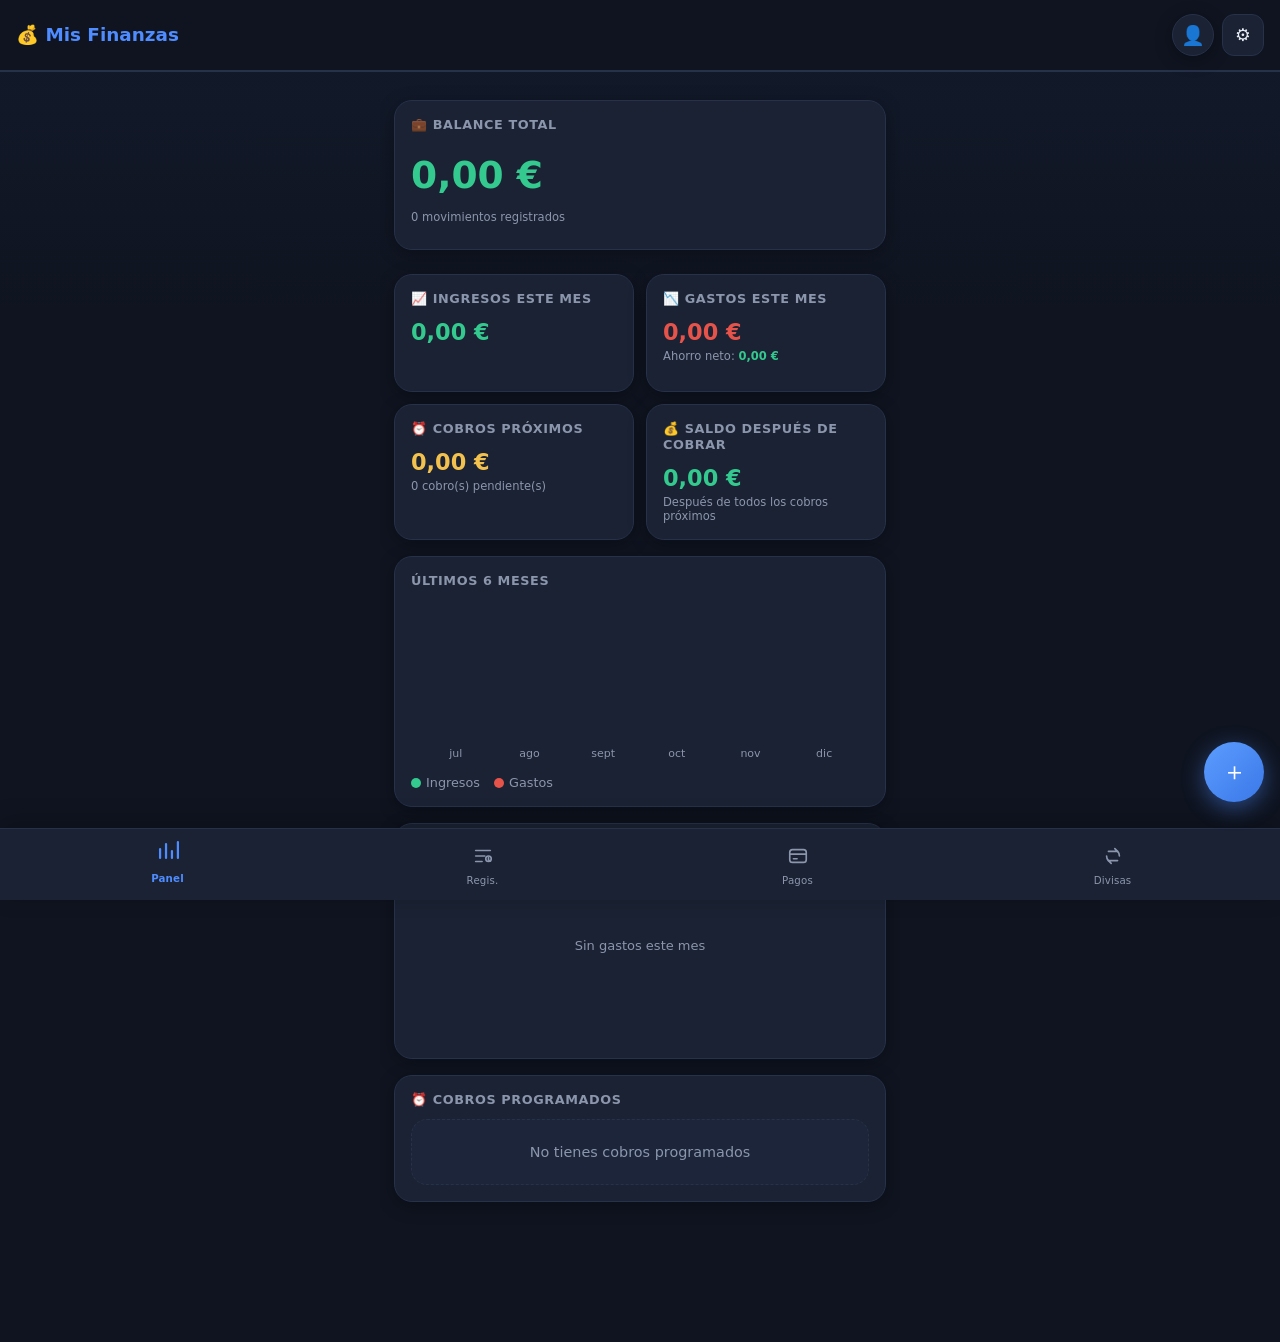
==== commit 7e767e46: "Add files via upload" ====
--- a/index.html
+++ b/index.html
@@ -145,7 +145,7 @@
   .form-card::before{content:'';position:absolute;top:0;left:0;right:0;height:4px;background:linear-gradient(90deg,var(--accent),var(--purple));}
   .form-card h3{display:flex;align-items:center;gap:8px;color:var(--text);text-transform:none;letter-spacing:0;font-size:.95rem;margin-bottom:16px;}
   .form-card h3::after{content:'';flex:1;height:1px;background:var(--border);}
-  .modal-backdrop{position:fixed;inset:0;background:rgba(4,8,16,.75);z-index:90;display:none;-webkit-transform:translateZ(0);align-items:flex-start;justify-content:center;padding:20px 14px;overflow-y:auto;-webkit-overflow-scrolling:touch;}
+  .modal-backdrop{position:fixed;inset:0;background:rgba(4,8,16,.75);z-index:90;display:none;-webkit-transform:translateZ(0);align-items:flex-start;justify-content:center;padding:20px 14px;overflow:hidden;}
   .modal-backdrop.open{display:flex;animation:fadeIn .2s ease;}
   html.modal-open{overflow:hidden!important;overscroll-behavior:none;}
   body.modal-open{overflow:hidden!important;overscroll-behavior:none;touch-action:none;}
@@ -449,154 +449,6 @@
   user-select:text!important;
   -webkit-touch-callout:default!important;
 }
-</style>
-<style id="polish-ui">
-/* =========================================================
-   POLISH UI 3.0 — rediseño visual completo sin tocar los datos
-   ========================================================= */
-:root{
-  --radius:18px;
-  --shadow:0 12px 34px rgba(0,0,0,.22);
-  --shadow-soft:0 6px 22px rgba(0,0,0,.14);
-}
-[data-theme="light"]{--shadow:0 12px 34px rgba(30,50,90,.10);--shadow-soft:0 6px 22px rgba(30,50,90,.07);}
-html{scroll-behavior:auto!important;}
-body{background:radial-gradient(circle at 15% -10%,rgba(79,140,255,.13),transparent 32%),radial-gradient(circle at 95% 5%,rgba(160,107,255,.09),transparent 28%),var(--bg);}
-body.modal-open{overflow:hidden!important;position:static!important;top:auto!important;left:auto!important;right:auto!important;width:auto!important;}
-html.modal-open{overflow:hidden!important;}
-
-/* Header */
-header{height:78px;padding:14px clamp(16px,4vw,34px);background:color-mix(in srgb,var(--bg) 88%,transparent);backdrop-filter:blur(18px);-webkit-backdrop-filter:blur(18px);border-bottom:1px solid color-mix(in srgb,var(--border) 75%,transparent);box-shadow:0 4px 22px rgba(0,0,0,.08);}
-header h1{font-size:1.22rem;font-weight:800;letter-spacing:-.35px;}
-.fecha-hoy{font-size:.78rem;font-weight:600;opacity:.8;margin-left:auto;margin-right:8px;}
-.header-actions{gap:8px;}
-.icon-btn,.profile-btn{width:42px;height:42px;border-radius:14px;background:color-mix(in srgb,var(--card) 90%,transparent);border:1px solid var(--border);box-shadow:var(--shadow-soft);transition:transform .16s ease,border-color .16s ease,background .16s ease;}
-.icon-btn:hover,.profile-btn:hover{transform:translateY(-1px);border-color:var(--accent);}
-.profile-btn{display:grid;place-items:center;overflow:hidden;padding:0;color:var(--text);cursor:pointer;font-size:1.15rem;}
-.profile-btn img{width:100%;height:100%;object-fit:cover;}
-
-/* Navegación */
-nav.top{padding:14px clamp(16px,4vw,34px);gap:8px;max-width:1500px;margin:auto;}
-nav.top button{padding:10px 15px;border-radius:12px;font-weight:650;background:var(--card);box-shadow:0 3px 12px rgba(0,0,0,.08);}
-nav.top button.active{box-shadow:0 7px 18px rgba(79,140,255,.25);}
-nav.bottom{background:color-mix(in srgb,var(--card) 94%,transparent);backdrop-filter:blur(18px);-webkit-backdrop-filter:blur(18px);box-shadow:0 -8px 28px rgba(0,0,0,.18);}
-
-/* Layout */
-main{max-width:1500px;margin:0 auto;padding:28px clamp(16px,4vw,34px) 120px;}
-.view{animation:none!important;}
-.grid{gap:16px;}
-.card{background:linear-gradient(145deg,color-mix(in srgb,var(--card) 96%,white 4%),var(--card));border:1px solid var(--border);border-radius:20px;box-shadow:var(--shadow-soft);padding:20px;position:relative;overflow:hidden;}
-.card::before{content:'';position:absolute;inset:0;pointer-events:none;background:linear-gradient(135deg,rgba(255,255,255,.035),transparent 42%);}
-.card h3{font-size:.82rem;text-transform:uppercase;letter-spacing:.55px;color:var(--muted);font-weight:800;}
-.section-title{font-size:1.12rem!important;text-transform:none!important;letter-spacing:-.15px!important;font-weight:800!important;margin:30px 0 15px!important;}
-.section-title::before{animation:none!important;width:4px;height:20px;background:linear-gradient(180deg,var(--accent),var(--purple));}
-
-/* Dashboard KPI */
-.dashboard-kpis{gap:14px!important;}
-.dashboard-kpi-balance{min-height:178px!important;background:linear-gradient(135deg,rgba(79,140,255,.17),rgba(160,107,255,.09) 55%,var(--card));border-color:rgba(79,140,255,.35)!important;box-shadow:0 14px 34px rgba(79,140,255,.13)!important;}
-.dashboard-kpi-balance h3{color:var(--accent);font-size:.78rem;}
-.dashboard-kpi-balance .big{font-size:clamp(2.1rem,5vw,3.15rem)!important;letter-spacing:-1.8px;font-weight:850;line-height:1.05;}
-.dashboard-kpi-row .card{min-height:132px;border-radius:18px;}
-.dashboard-kpi-row h3{margin-bottom:12px;}
-.dashboard-kpi-row .big{font-size:1.45rem;font-weight:800;letter-spacing:-.5px;}
-.dashboard-kpi-row .kpi-sub{font-size:.72rem;line-height:1.35;}
-
-/* Evitar animaciones que hacen parecer que la pantalla salta */
-.grid-4 h3,.section-title::before,.mov-row,.budget-item,.fab-item,.view.active .big{animation:none!important;}
-.balance-alert,.budget-item.alert-blink{animation:none!important;}
-
-/* Tablas */
-table{border-collapse:separate;border-spacing:0;font-size:.88rem;}
-thead th{background:var(--card2);padding:11px 10px;border-bottom:1px solid var(--border);}
-thead th:first-child{border-radius:10px 0 0 10px;} thead th:last-child{border-radius:0 10px 10px 0;}
-tbody tr{transition:background .15s ease;}
-tbody tr:hover td{background:rgba(79,140,255,.06);}
-td{padding:12px 10px;border-bottom:1px solid color-mix(in srgb,var(--border) 75%,transparent);}
-
-/* Formularios */
-input,select,textarea{border-radius:13px!important;border:1px solid var(--border)!important;background:var(--card2)!important;color:var(--text)!important;min-height:46px;transition:border-color .16s,box-shadow .16s,background .16s;}
-input:focus,select:focus,textarea:focus{border-color:var(--accent)!important;box-shadow:0 0 0 4px rgba(79,140,255,.12)!important;}
-label{font-weight:700;color:var(--muted);}
-.btn{border-radius:13px;padding:12px 16px;box-shadow:0 7px 18px rgba(79,140,255,.20);font-weight:750;}
-.btn-ghost{box-shadow:none!important;background:var(--card2)!important;}
-.btn-danger{box-shadow:0 7px 18px rgba(229,83,75,.16)!important;}
-
-/* Metas, presupuestos y préstamos: tarjetas realmente separadas */
-.goal-card,.budget-item,.loan-card{position:relative;display:block;background:linear-gradient(145deg,var(--card2),color-mix(in srgb,var(--card2) 75%,var(--card) 25%));border:1px solid var(--border);border-radius:18px!important;padding:17px!important;margin-bottom:12px;box-shadow:0 7px 20px rgba(0,0,0,.10);cursor:pointer;transition:transform .16s ease,border-color .16s ease,box-shadow .16s ease,background .16s ease;overflow:hidden;}
-.goal-card:hover,.budget-item:hover,.loan-card:hover{transform:translateY(-2px);border-color:rgba(79,140,255,.48);box-shadow:0 12px 28px rgba(0,0,0,.15);}
-.goal-card:active,.budget-item:active,.loan-card:active{transform:scale(.992);}
-.goal-card::after,.budget-item::after,.loan-card::after{content:'›';position:absolute;right:16px;top:50%;transform:translateY(-50%);font-size:1.5rem;color:var(--muted);opacity:.65;pointer-events:none;}
-.goal-head,.budget-head{padding-right:24px;}
-.goal-name,.budget-head b,.loan-title{font-size:.96rem;font-weight:800;letter-spacing:-.15px;}
-.goal-amounts,.budget-values{font-size:.82rem;margin-top:10px;}
-.goal-footer,.budget-footer{font-size:.72rem;color:var(--muted);margin-top:9px;}
-.goal-plan{margin-top:10px;border-radius:10px;padding:8px 10px;background:rgba(79,140,255,.08);font-size:.72rem;}
-.loan-card{padding:18px!important;}
-.loan-card .row-between{padding-right:22px;align-items:flex-start;}
-.loan-card .loan-balance{font-size:.78rem;font-weight:800;}
-.loan-card .loan-meta{display:block;margin-top:11px;color:var(--muted);line-height:1.55;font-size:.73rem;}
-.progress{height:9px;border-radius:99px;background:rgba(139,150,173,.16);margin-top:11px;}
-.progress>div{border-radius:99px;}
-
-/* Secciones vacías */
-.empty{padding:30px 14px!important;border:1px dashed var(--border);border-radius:14px;background:rgba(139,150,173,.035);}
-
-/* Modales */
-.modal-backdrop{background:rgba(5,9,18,.72)!important;backdrop-filter:blur(8px);-webkit-backdrop-filter:blur(8px);padding:18px!important;overflow:hidden!important;touch-action:none!important;}
-.modal-card{background:linear-gradient(145deg,var(--card),color-mix(in srgb,var(--card) 88%,var(--card2) 12%))!important;border:1px solid var(--border)!important;border-radius:24px!important;box-shadow:0 24px 70px rgba(0,0,0,.38)!important;max-height:min(88vh,760px)!important;overflow-y:auto!important;overscroll-behavior:contain!important;-webkit-overflow-scrolling:touch!important;}
-.modal-card.form-card{padding:25px!important;}
-.modal-card h3{font-size:1.05rem!important;letter-spacing:-.25px!important;}
-.modal-close{width:38px!important;height:38px!important;border-radius:12px!important;font-size:1rem!important;background:var(--card2)!important;}
-#detalleAcciones{display:flex;gap:8px;flex-wrap:wrap;margin-top:18px;}
-#detalleAcciones .btn{flex:1 1 auto;min-height:42px;}
-.stat-line{padding:12px 0!important;font-size:.86rem!important;}
-.stat-line b{font-size:.88rem;}
-
-/* Divisas / gráficos */
-.rate-card,.chart-box{border-radius:18px!important;}
-canvas{max-width:100%;}
-
-/* Ajustes */
-#view-ajustes .card{margin-bottom:14px;}
-.profile-editor{padding:4px 0;}
-.profile-preview{width:82px!important;height:82px!important;border-radius:22px!important;box-shadow:var(--shadow-soft);}
-
-/* Responsive */
-@media(max-width:768px){
-  main{padding:14px 13px calc(105px + env(safe-area-inset-bottom));}
-  header{height:68px;padding:11px 13px;}
-  header h1{font-size:1.02rem;}
-  .fecha-hoy{display:none;}
-  .header-actions{margin-left:auto;}
-  .grid{grid-template-columns:1fr!important;gap:12px;}
-  .grid.grid-2{grid-template-columns:1fr!important;}
-  .dashboard-kpi-row{grid-template-columns:repeat(2,minmax(0,1fr))!important;gap:10px!important;}
-  .dashboard-kpi-row .card{min-height:116px;padding:14px!important;}
-  .dashboard-kpi-row .big{font-size:1.2rem;}
-  .dashboard-kpi-balance{min-height:145px!important;}
-  .dashboard-kpi-balance .big{font-size:2.2rem!important;}
-  .card{padding:16px;border-radius:18px;}
-  .section-title{font-size:1rem!important;margin-top:24px!important;}
-  .modal-backdrop{padding:0!important;align-items:flex-end!important;}
-  .modal-card{width:100%!important;max-width:560px!important;max-height:90vh!important;border-radius:24px 24px 0 0!important;margin:0 auto!important;}
-  .modal-card.form-card{padding:24px 17px calc(22px + env(safe-area-inset-bottom))!important;}
-  .loan-form-grid{gap:12px!important;}
-  .btn{min-height:44px;}
-  table{font-size:.8rem;}
-  td{padding:10px 7px;}
-}
-@media(max-width:390px){
-  .dashboard-kpi-row{gap:8px!important;}
-  .dashboard-kpi-row .card{padding:12px 10px!important;}
-  .dashboard-kpi-row h3{font-size:.62rem;}
-  .dashboard-kpi-row .big{font-size:1.05rem;}
-  .kpi-sub{font-size:.64rem!important;}
-}
-@media(min-width:769px){
-  .modal-card{animation:modalEnter .18s ease-out!important;}
-  @keyframes modalEnter{from{opacity:0;transform:translateY(8px) scale(.985)}to{opacity:1;transform:none}}
-}
-@media(prefers-reduced-motion:reduce){*,*::before,*::after{animation:none!important;transition:none!important;scroll-behavior:auto!important;}}
 </style>
 </head>
 <body>
@@ -1093,7 +945,6 @@
 
 function abrirModal(id){
   const modal=$(id); if(!modal) return;
-  // No movemos el body ni guardamos/restauramos scroll: en iOS eso provoca el salto visual.
   document.documentElement.classList.add('modal-open');
   document.body.classList.add('modal-open');
   modal.classList.add('open');
@@ -1108,13 +959,6 @@
     renderFab(vistaActiva());
   }
 }
-// Evita que el gesto de rueda/arrastre atraviese el modal y desplace la página de fondo.
-document.addEventListener('wheel', e=>{
-  if(document.querySelector('.modal-backdrop.open') && !e.target.closest('.modal-card')) e.preventDefault();
-},{passive:false});
-document.addEventListener('touchmove', e=>{
-  if(document.querySelector('.modal-backdrop.open') && !e.target.closest('.modal-card')) e.preventDefault();
-},{passive:false});
 // Ventana de detalle con botones (igual en movs, pagos y metas)
 function abrirDetalle(titulo, cuerpo, acciones){
   $('detalleTituloGenerico').textContent = titulo;
@@ -1783,7 +1627,7 @@
     const pct=p.limite>0?Math.min(100,Math.round(gastado/p.limite*100)):0; const over=gastado>p.limite;
     const restante=Math.max(0,p.limite-gastado);
     const estado=over ? `<span class="red budget-status">${t('pres_over')}</span>` : pct>=85 ? `<span class="yellow budget-status">${t('pres_near')}</span>` : `<span class="green budget-status">${t('pres_ok')}</span>`;
-    return `<div class="budget-item ${over?'alert-blink':''}" data-budget-id="${p.id}" role="button" tabindex="0" onclick="verDetallePresupuesto('${p.id}')">
+    return `<div class="budget-item ${over?'alert-blink':''}" data-budget-id="${p.id}" role="button" tabindex="0">
       <div class="budget-head"><div><b>${esc(catLabel(key))}</b><small>${t('pres_month')}</small></div>${estado}</div>
       <div class="budget-values"><b>${fmt(gastado)}</b><span>${t('k_of')} ${fmt(p.limite)}</span><strong>${pct}%</strong></div>
       <div class="progress budget-progress"><div style="width:${pct}%;background:${over?'var(--red)':pct>=85?'var(--yellow)':'var(--accent)'}"></div></div>
@@ -1928,7 +1772,7 @@
   $('listaPrestamos').innerHTML = db.prestamos.length ? db.prestamos.map(p=>{
     const restante = (p.cuotasTotal-p.pagadas)*p.montoCuota;
     const pct = Math.round(p.pagadas/p.cuotasTotal*100);
-    return `<div class="loan-card" data-loan-id="${p.id}" role="button" tabindex="0" onclick="verDetallePrestamo('${p.id}')">
+    return `<div class="loan-card" data-loan-id="${p.id}" role="button" tabindex="0">
       <div class="row-between"><b class="loan-title">${esc(p.nombre)}</b><span class="yellow loan-balance">${p.pagadas>=p.cuotasTotal?t('paid_off'):t('you_have_left')+fmt(restante)}</span></div>
       <div class="progress"><div style="width:${pct}%;background:${pct>=100?'var(--green)':'var(--purple)'};"></div></div>
       <small class="loan-meta">${p.pagadas}/${p.cuotasTotal} ${t('k_insts')} &nbsp;•&nbsp; ${fmt(p.montoCuota)} / ${t('k_inst')} &nbsp;•&nbsp; ${t('k_day')}${p.diaPago}<br><span style="color:var(--accent);">${t('tap_options')}</span></small>
@@ -1937,6 +1781,15 @@
 }
 
 // Apertura directa y prioritaria de tarjetas completas.
+document.addEventListener('keydown', e=>{
+  if(e.key!=='Enter' && e.key!==' ') return;
+  const el=e.target.closest('.loan-card,.budget-item');
+  if(!el) return;
+  if(e.target.closest('button,select,a,input,textarea,[data-no-open]')) return;
+  e.preventDefault();
+  if(el.classList.contains('loan-card')) verDetallePrestamo(el.dataset.loanId);
+  else verDetallePresupuesto(el.dataset.budgetId);
+});
 document.addEventListener('click', e=>{
   const el=e.target.closest('.loan-card,.budget-item');
   if(!el || e.target.closest('button,select,a,input,textarea,[data-no-open]')) return;
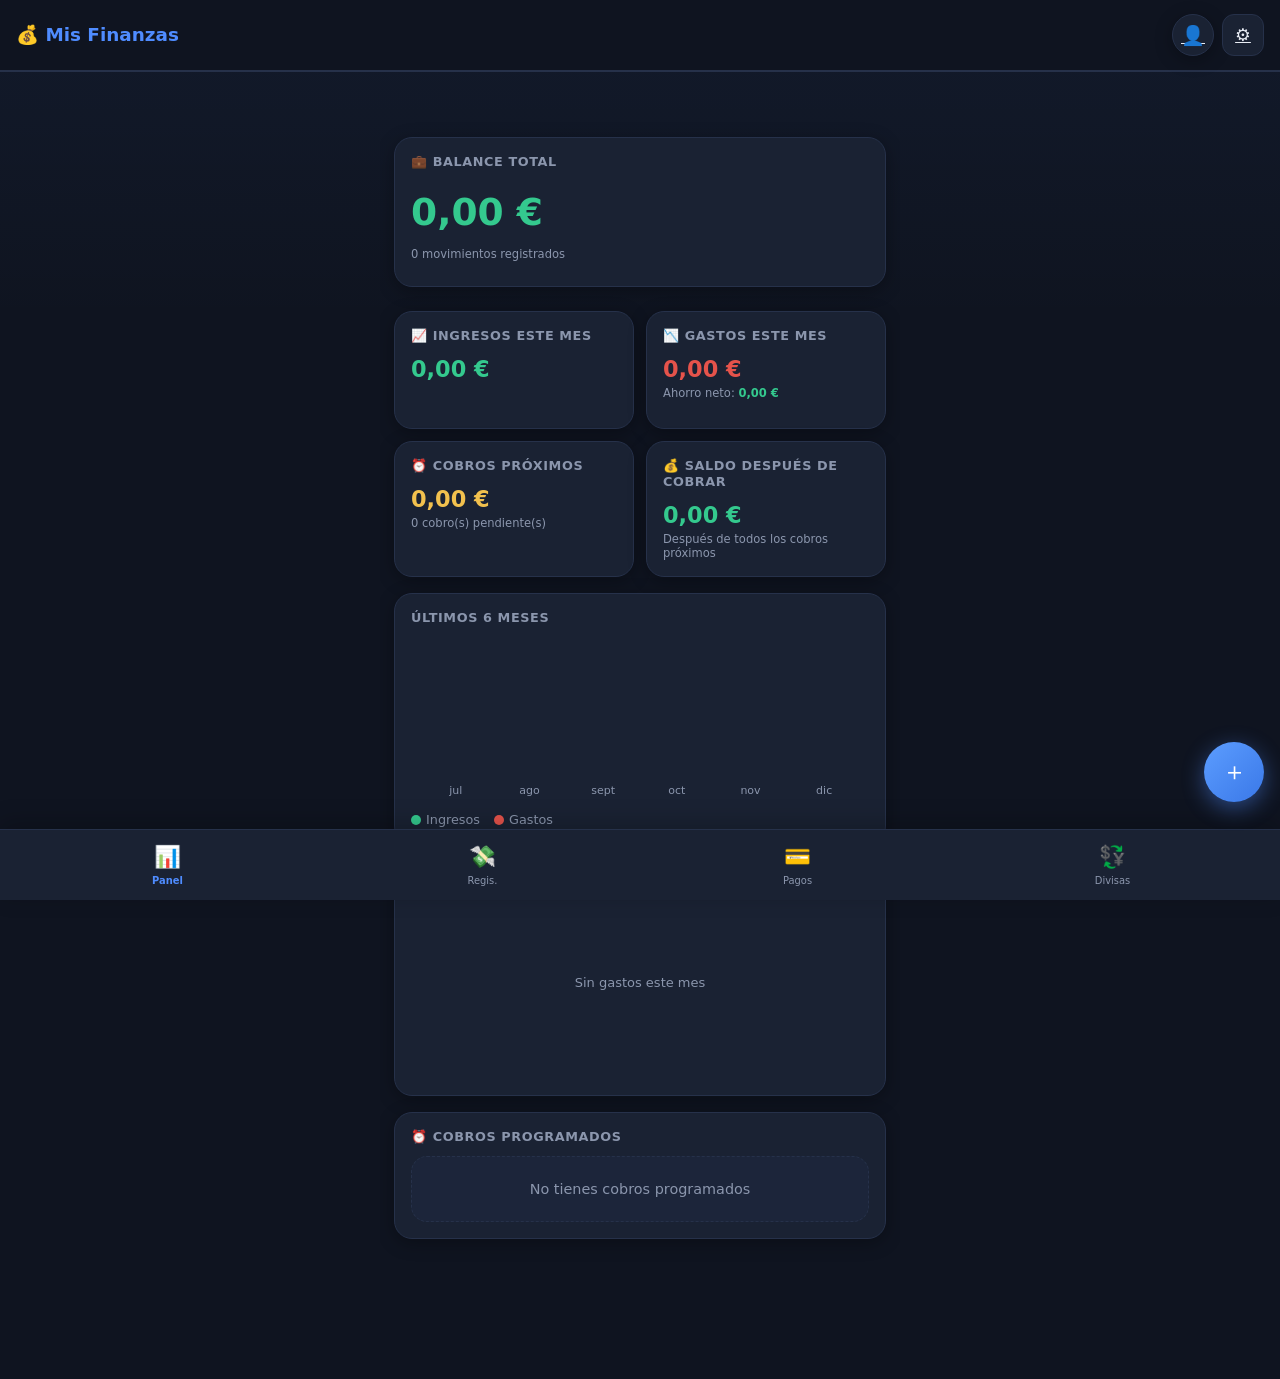
==== commit 9c68a44f: "Add files via upload" ====
--- a/index.html
+++ b/index.html
@@ -4,505 +4,36 @@
 <meta charset="UTF-8">
 <meta name="viewport" content="width=device-width, initial-scale=1.0, maximum-scale=1.0, minimum-scale=1.0, user-scalable=no, viewport-fit=cover">
 <meta name="theme-color" content="#0f1420">
-<title>Mis Finanzas Personales</title>
-<style>
-  :root{
-    --bg:#0f1420; --card:#1a2233; --card2:#222c42; --text:#e8ecf4; --muted:#8b96ad;
-    --accent:#4f8cff; --green:#34c98e; --red:#e5534b; --yellow:#f2c14e; --purple:#a06bff; --orange:#ff9a5c;
-    --border:#26314a; --radius:14px;
-    --shadow:0 4px 18px rgba(0,0,0,.3);
-  }
-  [data-theme="light"]{
-    --bg:#f2f5fa; --card:#ffffff; --card2:#eef2f9; --text:#1c2536; --muted:#5c6b85;
-    --border:#dde4f0; --shadow:0 4px 18px rgba(30,50,90,.08);
-  }
-  *{box-sizing:border-box;margin:0;padding:0;font-family:'Segoe UI',system-ui,-apple-system,sans-serif;-webkit-tap-highlight-color:transparent;}
-  html{scroll-behavior:smooth;}
-  /* Bloqueo de zoom: gestos de pellizco y doble toque no escalan */
-  html,body{touch-action:pan-x pan-y;}
-  *{touch-action:manipulation;}
-  body{background:var(--bg);color:var(--text);min-height:100vh;transition:background .25s;}
-  header{padding:18px 24px;display:flex;justify-content:space-between;align-items:center;border-bottom:1px solid var(--border);flex-wrap:wrap;gap:8px;position:fixed;top:0;left:0;right:0;background:var(--bg);z-index:80;}
-  header h1{font-size:1.3rem;}
-  header h1 span{color:var(--accent);}
-  .fecha-hoy{color:var(--muted);font-size:.85rem;}
-  .header-actions{display:flex;gap:8px;align-items:center;}
-  .icon-btn{background:var(--card);border:1px solid var(--border);color:var(--text);width:42px;height:42px;border-radius:12px;cursor:pointer;font-size:1.1rem;display:flex;align-items:center;justify-content:center;transition:.15s;}
-  .icon-btn:hover{border-color:var(--accent);}
-  nav.top{display:flex;gap:6px;padding:12px 24px;flex-wrap:wrap;}
-  nav.top button{background:var(--card);border:1px solid var(--border);color:var(--muted);padding:10px 18px;border-radius:10px;cursor:pointer;font-size:.92rem;transition:.15s;}
-  nav.top button:hover{color:var(--text);}
-  nav.top button.active{background:var(--accent);color:#fff;border-color:var(--accent);font-weight:600;}
-  /* Bottom nav móvil */
-  nav.bottom{display:none;position:fixed;bottom:0;left:0;right:0;background:var(--card);border-top:1px solid var(--border);z-index:60;padding:6px 4px calc(6px + env(safe-area-inset-bottom));box-shadow:0 -4px 20px rgba(0,0,0,.25);}
-  nav.bottom .inner{display:flex;justify-content:space-between;padding:0 6px;}
-  nav.bottom button{flex:1;}
-  nav.bottom button{background:none;border:none;color:var(--muted);cursor:pointer;font-size:.62rem;display:flex;flex-direction:column;align-items:center;gap:3px;padding:6px 8px;border-radius:12px;min-width:56px;transition:.15s;}
-  nav.bottom button .ico{font-size:1.35rem;line-height:1;display:grid;place-items:center;width:28px;height:28px;}
-  nav.bottom button .ico svg{width:22px;height:22px;fill:none;stroke:currentColor;stroke-width:1.8;stroke-linecap:round;stroke-linejoin:round;transition:transform .2s ease,stroke-width .2s ease;}
-  nav.bottom button.active .ico svg{transform:scale(1.08);stroke-width:2.25;}
-  nav.bottom button{gap:4px;padding:7px 8px 8px;}
-  nav.bottom button span:last-child{font-size:.64rem;letter-spacing:.15px;}
-  .currency-grid{display:grid;grid-template-columns:repeat(2,minmax(0,1fr));gap:10px;}
-  .rate-card{position:relative;overflow:hidden;transition:transform .16s ease,border-color .16s ease,box-shadow .16s ease;contain:layout paint;}
-  .rate-card:hover{transform:translateY(-1px);}
-  .rate-card.is-favorite{border-color:rgba(242,193,78,.5);box-shadow:0 5px 18px rgba(242,193,78,.08);}
-  .rate-card.is-favorite::before{content:'';position:absolute;left:0;top:0;bottom:0;width:3px;background:var(--yellow);}
-  .rate-card-top{display:flex;align-items:center;justify-content:space-between;gap:8px;}
-  .rate-currency{display:flex;align-items:center;gap:8px;min-width:0;}
-  .rate-flag{width:30px;height:30px;border-radius:9px;display:grid;place-items:center;background:var(--card2);font-size:1rem;flex:none;}
-  .rate-code{font-weight:800;letter-spacing:.3px;}
-  .rate-name{font-size:.67rem;color:var(--muted);margin-top:2px;white-space:nowrap;overflow:hidden;text-overflow:ellipsis;}
-  .fx-fav{width:34px;height:34px;border:1px solid var(--border);background:var(--card2);color:var(--muted);border-radius:10px;display:grid;place-items:center;cursor:pointer;font-size:1.05rem;transition:.16s;flex:none;}
-  .fx-fav:hover{border-color:var(--yellow);color:var(--yellow);transform:translateY(-1px);}
-  .fx-fav.active{color:var(--yellow);border-color:rgba(242,193,78,.55);background:rgba(242,193,78,.10);}
-  .fx-fav:active{transform:scale(.92);}
-  .fx-favorites-head{display:flex;align-items:center;justify-content:space-between;gap:10px;margin:0 0 10px;}
-  .fx-favorites-title{font-size:.76rem;color:var(--muted);font-weight:800;text-transform:uppercase;letter-spacing:.65px;}
-  .fx-favorites-count{font-size:.68rem;color:var(--muted);background:var(--card2);padding:4px 8px;border-radius:20px;}
-  .fx-all-title{margin:18px 0 10px;font-size:.76rem;color:var(--muted);font-weight:800;text-transform:uppercase;letter-spacing:.65px;}
-  .fx-empty-favs{grid-column:1/-1;border:1px dashed var(--border);border-radius:14px;padding:16px;text-align:center;color:var(--muted);font-size:.82rem;background:rgba(79,140,255,.035);}
-  @media(max-width:430px){.currency-grid{grid-template-columns:1fr;}}
-  nav.bottom button.active{color:var(--accent);font-weight:700;}
-  main{padding:92px 24px 90px;max-width:1150px;margin:0 auto;}
-  .view{display:none;}
-  .view.active{display:block;animation:fadeIn .25s ease;}
-  @keyframes fadeIn{from{opacity:0;transform:translateY(6px);}to{opacity:1;transform:none;}}
-  .grid{display:grid;gap:16px;}
-  .grid-4{grid-template-columns:repeat(auto-fit,minmax(200px,1fr));}
-  .grid-2{grid-template-columns:repeat(auto-fit,minmax(330px,1fr));}
-  .card{background:var(--card);border:1px solid var(--border);border-radius:var(--radius);padding:20px;box-shadow:var(--shadow);}
-  .card h3{font-size:.8rem;color:var(--muted);text-transform:uppercase;letter-spacing:.6px;margin-bottom:10px;}
-  .big{font-size:1.8rem;font-weight:700;}
-  .green{color:var(--green);} .red{color:var(--red);} .yellow{color:var(--yellow);} .purple{color:var(--purple);} .accent{color:var(--accent);} .orange{color:var(--orange);}
-  form{display:flex;flex-direction:column;gap:16px;}
-  label{font-size:.72rem;color:var(--muted);text-transform:uppercase;letter-spacing:.7px;display:block;margin-bottom:6px;font-weight:600;}
-  input,select,textarea{
-    background:var(--card2);
-    border:1px solid var(--border);
-    color:var(--text);
-    padding:13px 15px;
-    border-radius:12px;
-    font-size:1rem;width:100%;
-    transition:border-color .2s, box-shadow .2s, background .2s;
-  }
-  input::placeholder,textarea::placeholder{color:var(--muted);opacity:.65;}
-  input:hover,select:hover{border-color:var(--accent);}
-  input:focus,select:focus,textarea:focus{outline:none;border-color:var(--accent);box-shadow:0 0 0 3px rgba(79,140,255,.18);background:var(--card);}
-  input[type=number]{-moz-appearance:textfield;}
-  input[type=date],input[type=time]{color-scheme:dark;}
-  [data-theme="light"] input[type=date],[data-theme="light"] input[type=time]{color-scheme:light;}
-  select{
-    appearance:none;-webkit-appearance:none;cursor:pointer;
-    background-image:url("data:image/svg+xml;utf8,<svg xmlns='http://www.w3.org/2000/svg' width='12' height='8' viewBox='0 0 12 8'><path d='M1 1l5 5 5-5' stroke='%238b96ad' stroke-width='2' fill='none' stroke-linecap='round'/></svg>");
-    background-repeat:no-repeat;background-position:right 14px center;padding-right:38px;
-  }
-  .btn{
-    background:linear-gradient(135deg,#5c9dff,#3a78e8);
-    color:#fff;border:none;padding:14px;border-radius:12px;cursor:pointer;
-    font-size:.95rem;font-weight:700;letter-spacing:.2px;
-    box-shadow:0 4px 14px rgba(79,140,255,.35);
-    transition:transform .15s, box-shadow .2s, filter .15s;
-    touch-action:manipulation;
-  }
-  .btn:hover{filter:brightness(1.1);transform:translateY(-1px);box-shadow:0 6px 20px rgba(79,140,255,.45);}
-  .btn:active{transform:translateY(0) scale(.98);box-shadow:0 2px 8px rgba(79,140,255,.3);}
-  .btn-sm{padding:7px 12px;font-size:.8rem;border-radius:8px;}
-  .btn-danger{background:var(--red);} .btn-green{background:var(--green);color:#0f1420;} .btn-ghost{background:var(--card2);color:var(--text);border:1px solid var(--border);}
-  .btn-block{width:100%;}
-  .row-between{display:flex;justify-content:space-between;align-items:center;gap:10px;flex-wrap:wrap;}
-  table{width:100%;border-collapse:collapse;font-size:.9rem;}
-  th{text-align:left;color:var(--muted);padding:9px 8px;border-bottom:1px solid var(--border);font-size:.75rem;text-transform:uppercase;letter-spacing:.5px;white-space:nowrap;}
-  td{padding:10px 8px;border-bottom:1px solid var(--border);}
-  tr:hover td{background:var(--card2);}
-  .tag{display:inline-block;padding:3px 10px;border-radius:20px;font-size:.72rem;font-weight:600;white-space:nowrap;}
-  .tag-auto{background:rgba(79,140,255,.12);color:var(--accent);font-size:.68rem;padding:2px 8px;}
-  .progress{height:10px;background:var(--card2);border-radius:20px;overflow:hidden;margin-top:8px;}
-  .progress>div{height:100%;border-radius:20px;transition:width .8s cubic-bezier(.22,1,.36,1);}
-  .empty{color:var(--muted);text-align:center;padding:26px 10px;font-size:.9rem;}
-  .aviso{background:rgba(242,193,78,.12);border:1px solid rgba(242,193,78,.4);color:var(--yellow);padding:12px 16px;border-radius:12px;margin:8px 0 14px;font-size:.9rem;}
-  .section-title{font-size:1.15rem;margin:22px 0 14px;}
-  .badge-proximo{background:rgba(79,140,255,.15);color:var(--accent);padding:3px 10px;border-radius:20px;font-size:.75rem;white-space:nowrap;}
-  .cuota-vencida{color:var(--red);font-weight:600;}
-  .cuota-pagada{color:var(--green);}
-  .filters{display:flex;gap:8px;flex-wrap:wrap;margin-bottom:14px;}
-  .filters input,.filters select{flex:1;min-width:130px;padding:10px 12px;font-size:.9rem;}
-  .chart-box{width:100%;}
-  .legend{display:flex;gap:14px;flex-wrap:wrap;font-size:.8rem;color:var(--muted);margin-top:6px;}
-  .legend span{display:flex;align-items:center;gap:5px;}
-  .dot{width:10px;height:10px;border-radius:50%;display:inline-block;}
-  .kpi-sub{font-size:.78rem;color:var(--muted);margin-top:4px;}
-  .scroll-x{overflow-x:auto;-webkit-overflow-scrolling:touch;}
-  .toast{position:fixed;bottom:90px;left:50%;transform:translateX(-50%);background:var(--accent);color:#fff;padding:12px 22px;border-radius:30px;font-size:.88rem;font-weight:600;z-index:100;box-shadow:0 6px 24px rgba(0,0,0,.35);opacity:0;pointer-events:none;transition:opacity .3s, bottom .3s;}
-  .toast.show{opacity:1;bottom:100px;}
-  .stat-line{display:flex;justify-content:space-between;padding:7px 0;border-bottom:1px dashed var(--border);font-size:.9rem;}
-  .stat-line:last-child{border-bottom:none;}
-  .stat-line b{white-space:nowrap;}
-  .edit-note{font-size:.78rem;color:var(--yellow);display:none;margin-top:6px;}
-  .drop-zone{border:2px dashed var(--border);border-radius:12px;padding:24px;text-align:center;color:var(--muted);cursor:pointer;transition:.15s;}
-  .drop-zone:hover{border-color:var(--accent);color:var(--text);}
-  .form-card{position:relative;overflow:hidden;padding-top:24px;}
-  .form-card::before{content:'';position:absolute;top:0;left:0;right:0;height:4px;background:linear-gradient(90deg,var(--accent),var(--purple));}
-  .form-card h3{display:flex;align-items:center;gap:8px;color:var(--text);text-transform:none;letter-spacing:0;font-size:.95rem;margin-bottom:16px;}
-  .form-card h3::after{content:'';flex:1;height:1px;background:var(--border);}
-  .modal-backdrop{position:fixed;inset:0;background:rgba(4,8,16,.75);z-index:90;display:none;-webkit-transform:translateZ(0);align-items:flex-start;justify-content:center;padding:20px 14px;overflow:hidden;}
-  .modal-backdrop.open{display:flex;animation:fadeIn .2s ease;}
-  html.modal-open{overflow:hidden!important;overscroll-behavior:none;}
-  body.modal-open{overflow:hidden!important;overscroll-behavior:none;touch-action:none;}
-  .modal-backdrop{overscroll-behavior:contain;touch-action:none;}
-  .modal-card{touch-action:pan-y;overscroll-behavior:contain;}
-  .modal-card{width:100%;max-width:470px;margin:auto;max-height:calc(100vh - 40px);overflow-y:auto;animation:popIn .22s ease;}
-  @keyframes popIn{from{opacity:0;transform:translateY(14px) scale(.97);}to{opacity:1;transform:none;}}
-  .modal-close{position:absolute;top:12px;right:12px;width:34px;height:34px;border-radius:10px;background:var(--card2);border:1px solid var(--border);color:var(--muted);cursor:pointer;font-size:.95rem;line-height:1;transition:.15s;z-index:2;}
-  .modal-close:hover{color:var(--text);border-color:var(--red);}
-
-  /* ===== FAB: botón flotante de nuevos registros ===== */
-  .fab-wrap{position:fixed;right:16px;bottom:calc(98px + env(safe-area-inset-bottom));z-index:96;display:none;pointer-events:auto;flex-direction:column;align-items:flex-end;gap:10px;}
-  .fab{width:60px;height:60px;border-radius:50%;border:none;background:linear-gradient(135deg,#5c9dff,#3a78e8);color:#fff;font-size:1.55rem;line-height:1;cursor:pointer;box-shadow:0 6px 22px rgba(79,140,255,.45);display:flex;align-items:center;justify-content:center;transition:transform .18s, box-shadow .2s;touch-action:manipulation;}
-  .fab:active{transform:scale(.92);}
-  .fab.open{transform:rotate(45deg);}
-  .fab-menu{display:flex;flex-direction:column;gap:8px;align-items:flex-end;opacity:0;pointer-events:none;transform:translateY(8px);transition:.18s;}
-  .fab-menu.show{opacity:1;pointer-events:auto;transform:none;}
-  .fab-item{display:flex;align-items:center;gap:8px;background:var(--card);border:1px solid var(--border);color:var(--text);padding:10px 16px;border-radius:24px;font-size:.85rem;font-weight:600;font-family:inherit;box-shadow:var(--shadow);cursor:pointer;transition:.15s;white-space:nowrap;}
-  .fab-item:hover{border-color:var(--accent);}
-  .fab-item:active{transform:scale(.97);}
-  /* Botones de sección más integrados */
-
-  /* Tocar un movimiento abre su ventana de edición (igual que los registros normales) */
-  .mov-row{cursor:pointer;}
-  .mov-row:hover td{background:var(--card2);}
-
-  /* ===== Tablas compactas: sin scroll lateral ===== */
-  #tablaMov, #tablaCobros{table-layout:fixed;width:100%;}
-  #tablaMov th:nth-child(1){width:40%;}
-  #tablaMov th:nth-child(2){width:21%;}
-  #tablaMov th:nth-child(3){width:31%;}
-  #tablaMov th:nth-child(4){width:8%;}
-  #tablaMov td{overflow:hidden;text-overflow:ellipsis;white-space:nowrap;padding:10px 5px;}
-  #tablaMov .tag-auto{font-size:.58rem;padding:1px 5px;}
-  .cell-dim{color:var(--muted);font-size:.8rem;}
-  #tablaCobros th:nth-child(1){width:37%;}
-  #tablaCobros th:nth-child(2){width:25%;}
-  #tablaCobros th:nth-child(3){width:20%;}
-  #tablaCobros th:nth-child(4){width:18%;}
-  #tablaCobros td{overflow:hidden;text-overflow:ellipsis;white-space:nowrap;padding:9px 5px;font-size:.85rem;}
-  #tablaCobros .btn-sm{padding:6px 7px;font-size:.7rem;}
-
-  /* ===== Pulido visual de listas ===== */
-  .filters{margin-bottom:16px;}
-  #tablaMov td:nth-child(4), #tablaMov th:nth-child(4){font-weight:600;}
-  #tablaMov td{font-size:.92rem;}
-  .card .empty{padding:22px 10px;}
-  .tag{letter-spacing:.2px;}
-
-  /* ===== ESPACIADO: títulos y movimientos ===== */
-  .section-title{font-size:1.15rem;margin:26px 0 18px;}
-  main .view > .row-between{margin-bottom:18px;}
-  .card h3{margin-bottom:12px;}
-  tbody tr:last-child td{border-bottom:none;}
-  #pCobrosLista td{padding:12px 8px;}
-  .stat-line{padding:9px 0;}
-
-
-  /* ===== ALERTAS PARPADEANTES Y ANIMACIONES EXTRA ===== */
-  @keyframes alertBlink{0%,100%{border-color:var(--border);box-shadow:0 0 0 0 rgba(229,83,75,0);}50%{border-color:var(--red);box-shadow:0 0 0 3px rgba(229,83,75,.4),0 0 20px rgba(229,83,75,.5);}}
-  .budget-item{border:1px solid var(--border);border-radius:14px;padding:14px 14px 10px;margin-bottom:14px;background:var(--card2);transition:border-color .25s,box-shadow .25s;animation:riseIn .4s ease both;}
-  .budget-item.alert-blink{animation:alertBlink 1.1s ease-in-out infinite,riseIn .4s ease both;}
-  @keyframes balanceAlert{0%,100%{border-color:var(--border);box-shadow:0 0 0 0 rgba(229,83,75,0)}50%{border-color:var(--red);box-shadow:0 0 0 3px rgba(229,83,75,.42),0 0 22px rgba(229,83,75,.48)}}
-  .balance-alert{animation:balanceAlert 1.1s ease-in-out infinite !important;border:1px solid var(--border);}
-
-  @keyframes floaty{0%,100%{transform:translateY(0);}50%{transform:translateY(-3px);}}
-  .grid-4 h3{animation:floaty 4.5s ease-in-out infinite;}
-  .grid-4 .card:nth-child(2) h3{animation-delay:.5s;}
-  .grid-4 .card:nth-child(3) h3{animation-delay:1s;}
-  .grid-4 .card:nth-child(4) h3{animation-delay:1.5s;}
-
-  .section-title::before{animation:floaty 3s ease-in-out infinite;}
-
-  @keyframes tabPop{0%{transform:scale(.8);}60%{transform:scale(1.12);}100%{transform:scale(1);}}
-  nav.bottom button.active .ico{display:inline-block;animation:tabPop .35s ease;}50%{transform:scale(1.07);}}
-  .badge-proximo{display:inline-block;animation:none !important;transform:none !important;min-width:92px;text-align:center;}
-  .fab-item{animation:riseIn .25s ease both;}
-  .fab-item:nth-child(2){animation-delay:.06s;}
-  @keyframes borderGlow{0%,100%{border-color:var(--border);}50%{border-color:rgba(79,140,255,.5);}}
-  .mov-row{animation:borderGlow 4s ease-in-out infinite;border-radius:8px;}
-
-  /* ===== MÓVIL ===== */
-  @media(max-width:768px){
-    nav.top{display:none;}
-    nav.bottom{display:block;}
-    main{padding:8px 14px 120px;}
-    header{padding:14px 14px;}
-    header h1{font-size:1.1rem;}
-    .fecha-hoy{display:none;}
-    .big{font-size:1.5rem;}
-    .card{padding:16px;}
-    .section-title{font-size:1.05rem;}
-    .btn{padding:15px;} /* objetivo táctil mayor */
-    th,td{padding:9px 6px;font-size:.83rem;}
-    #tablaMov th, #tablaMov td{padding:9px 5px;font-size:.85rem;}
-
-    /* Los botones "＋ Nuevo…" del encabezado los reemplaza el FAB en móvil */
-    .row-between > .btn:not(.btn-ghost){display:none;}
-  }
-  @media(min-width:769px){ main{padding-bottom:60px;} }
-
-  /* ============================================================
-     MODO SOLO MÓVIL + REDISEÑO VISUAL
-     ============================================================ */
-  /* Navegación: siempre inferior, nunca barra superior */
-  nav.top{display:none !important;}
-  .fecha-hoy{display:none !important;}
-  nav.bottom{display:block !important;position:fixed;bottom:0;left:0;right:0;}
-
-  /* App en columna estrecha, centrada, estilo app nativa */
-  main{max-width:520px;margin:0 auto;padding:92px 14px 140px;}
-  header{padding:14px 16px;box-shadow:0 1px 0 var(--border);}
-  header h1{font-size:1.15rem;}
-
-  /* Grillas adaptadas a pantalla estrecha */
-  .grid-4{grid-template-columns:repeat(2,1fr);gap:12px;}
-  .big{font-size:1.4rem;}
-  .kpi-sub{font-size:.72rem;}
-
-  /* Tarjetas más suaves */
-  .card{padding:16px;border-radius:18px;}
-
-  /* Botones táctiles en todos los tamaños */
-  .btn{padding:14px;}
-  .btn-sm{padding:8px 12px;}
-
-  /* Títulos con marcador de acento */
-  .section-title{font-size:1.08rem;margin:24px 0 14px;display:flex;align-items:center;gap:8px;font-weight:700;}
-  .section-title::before{content:'';width:4px;height:18px;border-radius:4px;background:linear-gradient(180deg,var(--accent),var(--purple));flex:none;}
-
-  /* Modales estilo hoja inferior (bottom sheet) */
-  .modal-backdrop{align-items:flex-end;padding:0;}
-  .modal-card{max-width:520px;margin:0 auto;border-radius:22px 22px 0 0;max-height:88vh;padding-top:30px;}
-  .modal-card::after{content:'';position:absolute;top:9px;left:50%;transform:translateX(-50%);width:44px;height:4px;border-radius:4px;background:var(--border);}
-  .modal-card.form-card::before{display:none;} /* el asa reemplaza a la barra de color */
-  .modal-close{top:16px;}
-
-  /* Sutil realce de tarjetas KPI */
-  .grid-4 .card{position:relative;overflow:hidden;}
-  .grid-4 .card::after{content:'';position:absolute;top:0;right:0;width:52px;height:52px;border-radius:50%;background:radial-gradient(circle,rgba(79,140,255,.14),transparent 70%);pointer-events:none;}
-
-  /* Header con degradado suave */
-  body{background:linear-gradient(180deg,rgba(79,140,255,.05),transparent 320px),var(--bg);}
-
-  /* Nav inferior con separación superior suave */
-  nav.bottom{box-shadow:0 -6px 24px rgba(0,0,0,.22);}
-
-  /* Ancho fijo: nada alarga la página hacia los lados */
-  html,body{overflow-x:hidden;}
-  main{overflow-x:hidden;}
-  .stat-line b{max-width:60%;overflow:hidden;text-overflow:ellipsis;white-space:nowrap;text-align:right;}
-  select#mCategoria,select#prCategoria{width:100%;}
-
-
-
-  /* ===== CONTADOR TIPO CALENDARIO ===== */
-  .countdown-card{position:relative;perspective:160px;}
-  .countdown-number.flip{animation:calendarFlip .28s ease-in-out !important;}
-  @keyframes calendarFlip{
-    0%{transform:rotateX(0deg);opacity:1;}
-    45%{transform:rotateX(-90deg);opacity:.15;}
-    46%{transform:rotateX(90deg);opacity:.15;}
-    100%{transform:rotateX(0deg);opacity:1;}
-  }
-  .countdown-calendar{display:flex;align-items:flex-start;justify-content:flex-end;gap:4px;flex-wrap:nowrap;margin-top:3px;}
-  .countdown-unit{display:flex;flex-direction:column;align-items:center;gap:3px;min-width:37px;}
-  .countdown-card{width:100%;height:40px;border:1px solid var(--border);border-radius:7px;background:var(--card2);overflow:hidden;box-shadow:0 2px 6px rgba(0,0,0,.16);}
-  .countdown-card::before{content:'';position:absolute;z-index:2;left:0;right:0;top:50%;height:1px;margin-top:-.5px;background:rgba(0,0,0,.28);pointer-events:none;}
-  .countdown-card::after{content:'';position:absolute;z-index:1;left:0;right:0;top:0;height:50%;background:rgba(255,255,255,.05);border-bottom:1px solid rgba(0,0,0,.18);pointer-events:none;}
-  .countdown-number{position:absolute;inset:0;z-index:3;display:flex;align-items:center;justify-content:center;font-size:.95rem;line-height:1;font-weight:800;font-variant-numeric:tabular-nums;color:var(--text);transform:scale(1);backface-visibility:hidden;}
-  .countdown-label{font-size:.52rem;line-height:1;color:var(--muted);text-transform:uppercase;font-weight:700;letter-spacing:.35px;}
-  .countdown-sep{font-weight:800;color:var(--muted);font-size:.78rem;line-height:40px;}
-  .countdown-calendar.is-due{justify-content:flex-end;}
-  .countdown-due{color:var(--red);font-size:.72rem;font-weight:800;white-space:nowrap;}
-  .badge-proximo{display:inline-block;animation:none !important;transform:none !important;min-width:0;text-align:right;}
-  @media(max-width:430px){
-    .countdown-calendar{gap:3px;}
-    .countdown-unit{min-width:30px;}
-    .countdown-card{height:32px;}
-    .countdown-number{font-size:.78rem;}
-    .countdown-sep{line-height:32px;font-size:.6rem;}
-    .countdown-label{font-size:.44rem;}
-  }
-
-/* ===== ANIMACIONES Y MICRO-DETALLES ===== */
-  @keyframes riseIn{from{opacity:0;transform:translateY(14px);}to{opacity:1;transform:none;}}
-  
-  @keyframes toastIn{from{opacity:0;transform:translate(-50%,16px);}to{opacity:1;transform:translate(-50%,0);}}70%{box-shadow:0 6px 22px rgba(79,140,255,.45),0 0 0 16px rgba(79,140,255,0);}100%{box-shadow:0 6px 22px rgba(79,140,255,.45),0 0 0 0 rgba(79,140,255,0);}}
-
-  /* Tarjetas: entrada escalonada al cambiar de vista */
-  .view.active .card{animation:riseIn .45s cubic-bezier(.22,1,.36,1) both;}
-  .view.active .grid-4 .card:nth-child(2){animation-delay:.07s;}
-  .view.active .grid-4 .card:nth-child(3){animation-delay:.14s;}
-  .view.active .grid-4 .card:nth-child(4){animation-delay:.21s;}
-  .view.active .grid-2 > .card:nth-child(2){animation-delay:.09s;}
-
-  /* Filas de tablas y listas: aparición escalonada */
-  #tablaMov tbody tr, #tablaCobros tbody tr, #pCobrosLista tr,
-  #listaMetas > div, #listaPrestamos > div{animation:riseIn .35s ease both;}
-  #tablaMov tbody tr:nth-child(2), #tablaCobros tbody tr:nth-child(2){animation-delay:.04s;}
-  #tablaMov tbody tr:nth-child(3), #tablaCobros tbody tr:nth-child(3){animation-delay:.08s;}
-  #tablaMov tbody tr:nth-child(4), #tablaCobros tbody tr:nth-child(4){animation-delay:.12s;}
-  #tablaMov tbody tr:nth-child(5), #tablaCobros tbody tr:nth-child(5){animation-delay:.16s;}
-  #tablaMov tbody tr:nth-child(n+6), #tablaCobros tbody tr:nth-child(n+6){animation-delay:.2s;}
-
-  /* KPIs: los números "saltan" al actualizarse */
-  .view.active .big{animation:none .5s cubic-bezier(.22,1,.36,1) both;}
-  .view.active .grid-4 .card:nth-child(2) .big{animation-delay:.07s;}
-  .view.active .grid-4 .card:nth-child(3) .big{animation-delay:.14s;}
-  .view.active .grid-4 .card:nth-child(4) .big{animation-delay:.21s;}
-
-  /* Barras de progreso más suaves */
-  .progress > div{transition:width .8s cubic-bezier(.22,1,.36,1);}
-
-  /* Toast con entrada deslizante */
-  .toast{transition:opacity .3s, bottom .3s; animation:toastIn .3s ease;}
-
-  /* FAB con pulso suave de atención */
-  .fab{animation:none 2.8s ease-out infinite;}
-
-  /* Efecto ripple en botones táctiles */
-  .btn,.fab,.icon-btn,.fab-item{position:relative;overflow:hidden;}
-  .ripple{position:absolute;border-radius:50%;background:rgba(255,255,255,.35);transform:scale(0);animation:ripple .55s ease-out forwards;pointer-events:none;}
-  @keyframes ripple{to{transform:scale(4);opacity:0;}}
-
-  /* Tarjetas con elevación al pasar el cursor (solo escritorio) */
-  @media(hover:hover){
-    .card{transition:transform .22s ease, box-shadow .22s ease, border-color .22s ease;}
-    .card:hover{transform:translateY(-3px);border-color:rgba(79,140,255,.35);}
-    .mov-row{transition:background .15s;}
-  }
-
-  /* Nav inferior: transición al cambiar de pestaña */
-  nav.bottom button{transition:color .2s ease, transform .2s ease;}
-  nav.bottom button.active{transform:translateY(-2px);}
-
-  /* Filas táctiles con feedback al pulsar */
-  .mov-row{transition:opacity .15s, transform .15s;}
-  .mov-row:active{opacity:.6;}
-/* ===== FIXES v2.4 (iOS) ===== */
-#modalConfirm{z-index:120;}
-.modal-card{overscroll-behavior:contain;-webkit-overflow-scrolling:touch;}
-.btn,.fab,.fab-item,.icon-btn{user-select:none;-webkit-user-select:none;}
-
-/* ===== Dashboard KPI rediseñado ===== */
-.dashboard-kpis{display:flex;flex-direction:column;gap:12px;}
-.dashboard-kpi-row{display:grid;grid-template-columns:repeat(3,minmax(0,1fr));gap:12px;}
-.dashboard-kpi-row .card{min-width:0;}
-.dashboard-kpi-row .big{font-variant-numeric:tabular-nums;overflow:hidden;text-overflow:ellipsis;white-space:nowrap;}
-.dashboard-kpi-row-second .card{min-height:118px;}
-.profile-btn{width:42px;height:42px;border-radius:50%;border:1px solid var(--border);background:var(--card);color:var(--text);cursor:pointer;display:grid;place-items:center;overflow:hidden;padding:0;box-shadow:var(--shadow);}
-.profile-btn img,.profile-preview img{width:100%;height:100%;object-fit:cover;display:block;}
-.profile-btn span{font-size:1.2rem;}
-.profile-editor{display:flex;align-items:center;gap:16px;}
-.profile-preview{width:76px;height:76px;border-radius:50%;background:var(--card2);border:1px solid var(--border);display:grid;place-items:center;overflow:hidden;font-size:2rem;flex:none;}
-.profile-editor-copy{min-width:0;}
-.profile-editor-copy>b{display:block;font-size:.95rem;margin-bottom:5px;}
-.profile-editor-copy p{color:var(--muted);font-size:.78rem;line-height:1.45;margin-bottom:10px;}
-.profile-actions{display:flex;gap:8px;flex-wrap:wrap;}
-.loan-form-grid{display:grid;grid-template-columns:1fr 1fr;gap:18px;}
-.loan-form-section{padding:15px;border:1px solid var(--border);border-radius:14px;background:rgba(79,140,255,.035);}
-.loan-form-section-title{font-size:.72rem;color:var(--muted);text-transform:uppercase;letter-spacing:.7px;font-weight:800;margin-bottom:14px;}
-.loan-form-field label{font-size:.72rem;margin-bottom:7px;}
-.loan-form-field input{font-size:1.05rem;padding:15px 14px;min-height:52px;}
-.loan-form-wide{grid-column:1/-1;}
-.loan-card{padding:20px!important;}
-.loan-card .loan-title{font-size:1rem;line-height:1.35;}
-.loan-card .loan-balance{font-size:.9rem;white-space:nowrap;}
-.loan-card .loan-meta{font-size:.78rem;line-height:1.6;margin-top:10px;display:block;}
-@media(max-width:520px){
-  .dashboard-kpi-row{grid-template-columns:repeat(3,minmax(0,1fr));gap:7px;}
-  .dashboard-kpi-row .card{padding:10px 8px;border-radius:14px;}
-  .dashboard-kpi-row h3{font-size:.63rem;line-height:1.2;margin-bottom:7px;}
-  .dashboard-kpi-row .big{font-size:.92rem;line-height:1.15;}
-  .dashboard-kpi-row .kpi-sub{font-size:.57rem;line-height:1.25;margin-top:4px;}
-  .loan-form-grid{grid-template-columns:1fr;}
-  .loan-form-wide{grid-column:auto;}
-}
-
-/* ===== Ajuste dashboard: balance grande + resto 2x2 ===== */
-.dashboard-kpis{display:flex;flex-direction:column;gap:12px;}
-.dashboard-kpi-balance{min-height:150px;display:flex;flex-direction:column;justify-content:center;}
-.dashboard-kpi-balance .big{font-size:2.25rem;}
-.dashboard-kpi-row{display:grid;grid-template-columns:repeat(2,minmax(0,1fr));gap:12px;}
-.dashboard-kpi-row .card{min-width:0;}
-.dashboard-kpi-row .big{font-variant-numeric:tabular-nums;overflow:hidden;text-overflow:ellipsis;white-space:nowrap;}
-.dashboard-kpi-row h3{line-height:1.25;}
-.dashboard-kpi-row .card{min-height:118px;}
-.loan-card,.budget-item{pointer-events:auto!important;touch-action:manipulation;}
-</style>
-<base target="_blank">
-<style id="selection-lock">
-/* ===== BLOQUEO DE SELECCIÓN / COPIADO ===== */
-html,body,main,header,nav,section,.card,.mov-row,.goal-card,.loan-card,.bill-row,.budget-item,button,h1,h2,h3,p,span,b,small,label{
-  -webkit-user-select:none!important;
-  user-select:none!important;
-  -webkit-touch-callout:none!important;
-}
-input,textarea,select,[contenteditable="true"]{
-  -webkit-user-select:text!important;
-  user-select:text!important;
-  -webkit-touch-callout:default!important;
-}
-</style>
+<title>Mis Finanzas — Panel</title>
+<link rel="stylesheet" href="panel.css">
 </head>
-<body>
-
+<body data-page-view="panel">
 <header>
   <h1>💰 <span data-i18n="brand">Mis Finanzas</span></h1>
-  <div class="fecha-hoy" id="fechaHoy"></div>
   <div class="header-actions">
-    <button class="profile-btn" id="btnPerfil" onclick="location.hash='#ajustes';switchView('ajustes')" title="Perfil"><span id="headerProfileAvatar">👤</span></button>
-    <button class="icon-btn" onclick="location.hash='#ajustes';switchView('ajustes')" title="Ajustes">⚙️</button>
+    <a class="profile-btn" href="Ajustes.html" title="Perfil"><span id="headerProfileAvatar">👤</span></a>
+    <a class="icon-btn" href="Ajustes.html" title="Ajustes">⚙️</a>
   </div>
 </header>
-
-<nav class="top" id="navTop">
-  <button data-view="panel" class="nav-btn active" data-i18n="nav_panel">📊 Panel</button>
-  <button data-view="movimientos" class="nav-btn" data-i18n="nav_movs">💸 Movimientos</button>
-  <button data-view="cobros" class="nav-btn" data-i18n="nav_cobros">💳 Cobros y préstamos</button>
-  <button data-view="divisas" class="nav-btn" data-i18n="nav_fx">💱 Divisas</button>
-  <button data-view="ajustes" class="nav-btn" data-i18n="nav_ajustes">⚙️ Ajustes</button>
+<nav class="nav-page">
+  <a href="index.html" data-view="panel" class="active">📊 Panel</a>
+  <a href="regis.html" data-view="movimientos">💸 Registros</a>
+  <a href="pagos.html" data-view="cobros">💳 Pagos</a>
+  <a href="divisas.html" data-view="divisas">💱 Divisas</a>
+  <a href="Ajustes.html" data-view="ajustes">⚙️ Ajustes</a>
 </nav>
-
-<nav class="bottom">
-  <div class="inner">
-    <button data-view="panel" class="nav-btn active">
-      <span class="ico" aria-hidden="true"><svg viewBox="0 0 24 24"><path d="M4 19V10"/><path d="M10 19V5"/><path d="M16 19v-7"/><path d="M22 19V3"/></svg></span>
-      <span data-i18n="nav_panel_s">Panel</span>
-    </button>
-    <button data-view="movimientos" class="nav-btn">
-      <span class="ico" aria-hidden="true"><svg viewBox="0 0 24 24"><path d="M4 6h16"/><path d="M4 12h10"/><path d="M4 18h7"/><circle cx="18" cy="15" r="3"/><path d="M18 13.5v3l2 1"/></svg></span>
-      <span data-i18n="nav_movs_s">Movs.</span>
-    </button>
-    <button data-view="cobros" class="nav-btn">
-      <span class="ico" aria-hidden="true"><svg viewBox="0 0 24 24"><rect x="3" y="5" width="18" height="14" rx="3"/><path d="M3 10h18"/><path d="M7 15h4"/></svg></span>
-      <span data-i18n="nav_pagos_s">Pagos</span>
-    </button>
-    <button data-view="divisas" class="nav-btn">
-      <span class="ico" aria-hidden="true"><svg viewBox="0 0 24 24"><path d="M7 7h10l-3-3"/><path d="M17 17H7l3 3"/><path d="M17 7a7 7 0 0 1 2 5"/><path d="M7 17a7 7 0 0 1-2-5"/></svg></span>
-      <span data-i18n="nav_fx_s">Divisas</span>
-    </button>
-  </div>
-</nav>
-
-<div class="fab-wrap" id="fabWrap">
-  <div class="fab-menu" id="fabMenu"></div>
-  <button class="fab" id="fabBtn" aria-label="Nuevo registro">＋</button>
-</div>
-
+<nav class="bottom"><div class="inner">
+  <a class="nav-btn active" data-view="panel" href="index.html"><span class="ico">📊</span><span>Panel</span></a>
+  <a class="nav-btn" data-view="movimientos" href="regis.html"><span class="ico">💸</span><span>Regis.</span></a>
+  <a class="nav-btn" data-view="cobros" href="pagos.html"><span class="ico">💳</span><span>Pagos</span></a>
+  <a class="nav-btn" data-view="divisas" href="divisas.html"><span class="ico">💱</span><span>Divisas</span></a>
+</div></nav>
+<div class="fab-wrap" id="fabWrap"><div class="fab-menu" id="fabMenu"></div><button class="fab" id="fabBtn" aria-label="Nuevo registro">＋</button></div>
 <div class="toast" id="toast"></div>
 
 <main>
   <div id="avisos"></div>
-
-  <!-- ============ PANEL ============ -->
-  <section id="view-panel" class="view active">
+  <section id="view-panel" class="view active page-section">
     <div class="dashboard-kpis" style="margin-top:8px;">
   <div class="dashboard-kpi-balance card">
     <h3 data-i18n="kpi_balance">💼 Balance</h3>
@@ -534,137 +65,7 @@
       <div class="card"><h3 data-i18n="p_bills">⏰ Cobros programados</h3><div id="pCobrosLista"></div></div>
     </div>
   </section>
-
-  <!-- ============ MOVIMIENTOS ============ -->
-  <section id="view-movimientos" class="view">
-    <div class="row-between" style="margin-top:8px;"><h2 class="section-title" style="margin:0;" data-i18n="v_movs_title">💸 Ingresos y gastos</h2><button class="btn" onclick="nuevoMov()" data-i18n="btn_new_tx">＋ Nuevo movimiento</button></div>
-    <div class="grid grid-2">
-
-      <div class="card">
-        <h3 data-i18n="hist_filters">Historial y filtros</h3>
-        <div class="filters">
-          <input type="search" id="fBuscar" data-i18n-ph="ph_search" placeholder="🔍 Buscar…">
-          <select id="fTipo"><option value="" data-i18n="opt_all">Todos</option><option value="ingreso" data-i18n="opt_income">Ingresos</option><option value="gasto" data-i18n="opt_expense">Gastos</option></select>
-          <select id="fMes"></select>
-        </div>
-        <div class="scroll-x">
-        <table>
-          <thead><tr><th data-i18n="th_cat">Categoría</th><th data-i18n="th_date">Fecha</th><th style="text-align:right" data-i18n="th_amount">Monto</th></tr></thead>
-          <tbody id="tablaMov"></tbody>
-        </table>
-        </div>
-        <div class="row-between" style="margin-top:12px;">
-          <small style="color:var(--muted)" id="movCount"></small>
-          <b id="movTotal" class="accent"></b>
-        </div>
-      </div>
-    </div>
-    <div class="grid grid-2" style="margin-top:16px;">
-      <div class="card"><h3 data-i18n="my_goals">Mis metas</h3><div id="listaMetas"></div></div>
-      <div class="card"><h3 data-i18n="pres_mine">Mis presupuestos (este mes)</h3><div id="listaPres"></div></div>
-    </div>
-  </section>
-
-  <!-- ============ COBROS ============ -->
-  <section id="view-cobros" class="view">
-    <div class="row-between" style="margin-top:8px;"><h2 class="section-title" style="margin:0;" data-i18n="v_cobros_title">💳 Pagos y préstamos</h2><button class="btn" onclick="nuevoCobro()" data-i18n="btn_new_bill">＋ Nuevo cobro</button></div>
-    <div class="grid grid-2">
-
-      <div class="card">
-        <h3 data-i18n="scheduled_bills">Cobros programados</h3>
-        <div class="scroll-x">
-        <table>
-          <thead><tr><th data-i18n="th_concept">Concepto</th><th data-i18n="th_next">Próximo</th><th style="text-align:right" data-i18n="th_amount">Monto</th></tr></thead>
-          <tbody id="tablaCobros"></tbody>
-        </table>
-        </div>
-      </div>
-    </div>
-  <!-- ============ PRÉSTAMOS ============ -->
-  
-    <div class="row-between" style="margin-top:34px;"><h3 class="section-title" style="margin:0;" data-i18n="loans_title">🏦 Préstamos y cuotas</h3><button class="btn" onclick="nuevoPrestamo()" data-i18n="btn_new_loan">＋ Nuevo préstamo</button></div>
-    <div class="grid grid-2">
-
-      <div class="card"><h3 data-i18n="my_loans">Mis préstamos</h3><div id="listaPrestamos"></div></div>
-    </div>
-    </section>
-
-  <!-- ============ DIVISAS ============ -->
-  <section id="view-divisas" class="view">
-    <div class="row-between" style="margin-top:8px;"><h2 class="section-title" style="margin:0;" data-i18n="fx_title">💱 Divisas y tipos de cambio</h2><button class="btn btn-sm btn-ghost" onclick="actualizarDivisas(true)" data-i18n="fx_refresh">↻ Actualizar</button></div>
-    <div class="card" style="margin-top:14px;">
-      <div class="row-between" style="margin-bottom:12px;"><div><b id="fxBaseLabel">EUR</b><div class="rate-meta" data-i18n="fx_desc">Tipos de cambio de referencia, actualizados desde una fuente pública.</div></div><span id="fxUpdated" class="rate-meta">—</span></div>
-      <div id="fxRates" class="currency-grid"><div class="empty" style="grid-column:1/-1">—</div></div>
-    </div>
-  </section>
-
-  <!-- ============ AJUSTES ============ -->
-  <section id="view-ajustes" class="view">
-    <h2 class="section-title" data-i18n="set_title">⚙️ Ajustes y datos</h2>
-    <div class="grid grid-2">
-      <div class="card profile-settings-card">
-        <h3 data-i18n="set_profile">👤 Perfil</h3>
-        <div class="profile-editor">
-          <div class="profile-preview" id="profilePreview">👤</div>
-          <div class="profile-editor-copy">
-            <b data-i18n="set_profile_photo">Foto de perfil</b>
-            <p data-i18n="set_profile_desc">Sube una foto para mostrarla en el encabezado. Se guarda únicamente en este dispositivo.</p>
-            <div class="profile-actions">
-              <button class="btn btn-sm" type="button" onclick="$('profileFile').click()" data-i18n="profile_upload">Subir foto</button>
-              <button class="btn btn-sm btn-ghost" type="button" onclick="quitarFotoPerfil()" data-i18n="profile_remove">Quitar</button>
-            </div>
-            <input type="file" id="profileFile" accept="image/*" style="display:none" onchange="cambiarFotoPerfil(event)">
-          </div>
-        </div>
-      </div>
-      <div class="card">
-        <h3 data-i18n="set_theme">🎨 Tema</h3>
-        <p data-i18n="set_theme_desc" style="color:var(--muted);font-size:.88rem;margin-bottom:14px;">Elige entre tema oscuro o claro.</p>
-        <button class="btn btn-ghost btn-block" id="btnTemaAjustes" type="button" onclick="cambiarTema()">🌙 Tema oscuro</button>
-      </div>
-      <div class="card">
-        <h3 data-i18n="set_lang">🌐 Idioma</h3>
-        <p data-i18n="set_lang_desc" style="color:var(--muted);font-size:.88rem;margin-bottom:14px;">Elige el idioma de toda la app.</p>
-        <select id="selLang">
-          <option value="es">🇪🇸 Español</option>
-          <option value="en">🇬🇧 English</option>
-        </select>
-      </div>
-      <div class="card">
-        <h3 data-i18n="set_money">💱 Moneda</h3>
-        <p data-i18n="set_money_desc" style="color:var(--muted);font-size:.88rem;margin-bottom:14px;">Elige la moneda de toda la app.</p>
-        <select id="selMoneda">
-          <option value="EUR">💶 Euro (EUR)</option>
-          <option value="USD">💵 Dólar (USD)</option>
-          <option value="PHP">🇵🇭 Peso filipino (PHP)</option>
-        </select>
-      </div>
-      <div class="card">
-        <h3 data-i18n="set_backup">💾 Copia de seguridad</h3>
-        <p data-i18n="set_backup_desc" style="color:var(--muted);font-size:.88rem;margin-bottom:14px;">Tus datos viven solo en este navegador. Exporta una copia para no perderlos o para moverlos a otro dispositivo.</p>
-        <div style="display:flex;flex-direction:column;gap:10px;">
-          <button class="btn btn-green" onclick="exportarDatos()" data-i18n="export_data">⬇️ Exportar datos (JSON)</button>
-          <div class="drop-zone" onclick="$('importFile').click()">
-            <span data-i18n="import_tap">⬆️ Toca para importar una copia</span><br><small data-i18n="import_note">(reemplaza los datos actuales)</small>
-            <input type="file" id="importFile" accept=".json" style="display:none" onchange="importarDatos(event)">
-          </div>
-        </div>
-      </div>
-      <div class="card">
-        <h3 data-i18n="danger">🗑️ Zona de peligro</h3>
-        <p data-i18n="danger_desc" style="color:var(--muted);font-size:.88rem;margin-bottom:14px;">Esta acción no se puede deshacer.</p>
-        <button class="btn btn-danger btn-block" onclick="borrarTodo()" data-i18n="delete_all">🗑️ Borrar todos los datos</button>
-        <hr style="border:none;border-top:1px solid var(--border);margin:20px 0;">
-        <h3 data-i18n="about">ℹ️ Acerca de</h3>
-        <p style="color:var(--muted);font-size:.85rem;line-height:1.6;">
-          <span data-i18n="about_1">App 100% local: ningún dato sale de tu dispositivo.</span><br>
-          <span data-i18n="about_2">Los cobros programados se descuentan automáticamente al abrir la app cuando llega su fecha y hora.</span><br>
-          <span data-i18n="about_3">Versión 2.7 · Diseño móvil · Septiembre 2026</span>
-        </p>
-      </div>
-    </div>
-  </section>
-<div class="modal-backdrop" id="modalMov">
+  <div class="modal-backdrop" id="modalMov">
       <div class="card form-card modal-card">
         <button type="button" class="modal-close" onclick="cerrarModal('modalMov')" aria-label="Cerrar">✕</button>
         <h3 id="tituloFormMov" data-i18n="frm_new_tx">Nuevo movimiento</h3>
@@ -762,12 +163,12 @@
       <div class="card form-card modal-card">
         <button type="button" class="modal-close" onclick="cerrarModal('modalPres')" aria-label="Cerrar">✕</button>
         <h3 id="tituloFormPres" data-i18n="pres_new">Nuevo presupuesto</h3>
-        <div class="edit-note" id="editNotePres" style="display:none;"><span>✏️ Editando presupuesto</span> — <a href="#" onclick="cancelarEdicionPres();return false;" style="color:var(--yellow)">cancelar</a></div>
+        <div class="edit-note" id="editNotePres"><span>✏️ Editando presupuesto</span> — <a href="#" onclick="cancelarEdicionPres();return false;" style="color:var(--yellow)">cancelar</a></div>
         <form id="formPres">
           <input type="hidden" id="prId">
           <div><label data-i18n="lbl_category">Categoría</label><select id="prCategoria"></select></div>
           <div><label data-i18n="lbl_limit">Límite mensual (€)</label><input type="number" id="prLimite" min="1" step="1" required placeholder="0.00" inputmode="decimal"></div>
-          <button class="btn btn-block" type="submit" data-i18n="pres_create">Crear presupuesto</button>
+          <button class="btn btn-block" type="submit" id="btnSubmitPres" data-i18n="pres_create">Crear presupuesto</button>
         </form>
       </div>
     </div>
@@ -804,1404 +205,8 @@
     <div id="detalleAcciones" style="display:flex;gap:8px;flex-wrap:wrap;margin-top:16px;"></div>
   </div>
 </div>
+
 </main>
-
-<script>
-// ================= UTILIDADES =================
-const $ = id => document.getElementById(id);
-const LS_KEY = 'misFinanzas_v2';
-const fmt = n => new Intl.NumberFormat(LOCALE(),{style:'currency',currency:(typeof db!=='undefined'&&db&&db.moneda)?db.moneda:'EUR'}).format(n);
-const fmtFechaCorta = iso => { if(!iso) return '—'; const d=new Date(iso.length===10?iso+'T12:00:00':iso); const p=n=>String(n).padStart(2,'0'); return p(d.getDate())+'/'+p(d.getMonth()+1)+'/'+String(d.getFullYear()).slice(2); };
-const fmtFecha = iso => { if(!iso) return '—'; const d=new Date(iso.length===10?iso+'T12:00:00':iso); return d.toLocaleDateString(LOCALE(),{day:'2-digit',month:'2-digit',year:'numeric'}); };
-const uid = () => Date.now().toString(36) + Math.random().toString(36).slice(2,7);
-const hoyISO = () => { const d=new Date(); return d.getFullYear()+'-'+String(d.getMonth()+1).padStart(2,'0')+'-'+String(d.getDate()).padStart(2,'0'); };
-const esc = s => String(s||'').replace(/&/g,'&amp;').replace(/</g,'&lt;').replace(/>/g,'&gt;').replace(/"/g,'&quot;');
-
-let movLimit = 10; // filas visibles en el historial de movimientos
-let db = JSON.parse(localStorage.getItem(LS_KEY) || 'null');
-if(!db) db = { movimientos:[], cobros:[], metas:[], prestamos:[], prestamoPagos:[], theme:'dark', moneda:'EUR', divisaFavoritas:['USD','GBP','JPY'], profilePhoto:'' };
-if(!db.moneda) db.moneda = 'EUR';
-if(!Array.isArray(db.divisaFavoritas)) db.divisaFavoritas = ['USD','GBP','JPY'];
-if(typeof db.profilePhoto !== 'string') db.profilePhoto = '';
-
-// ================= IDIOMAS (ES / EN) =================
-const I18N = {
-es: {
-brand:"Mis Finanzas", nav_panel:"📊 Panel", nav_movs:"💸 Movimientos", nav_cobros:"💳 Cobros y préstamos", nav_metas:"🎯 Metas", nav_ajustes:"⚙️ Ajustes",
-nav_panel_s:"Panel", nav_movs_s:"Regis.", nav_pagos_s:"Pagos", nav_metas_s:"Metas", nav_fx_s:"Divisas", nav_fx:"💱 Divisas",
-kpi_balance:"💼 Balance total", kpi_income:"📈 Ingresos este mes", kpi_expense:"📉 Gastos este mes", kpi_due:"⏰ Cobros próximos", kpi_after_due:"💰 Saldo después de cobrar", kpi_after_due_sub:"Después de todos los cobros próximos",
-ch_6m:"Últimos 6 meses", ch_by_cat:"Gastos por categoría (este mes)", leg_income:"Ingresos", leg_expense:"Gastos",
-p_recent:"🕐 Últimos movimientos", p_bills:"⏰ Cobros programados", p_goals:"🎯 Metas", p_loans:"🏦 Préstamos", p_topcat:"🏆 Top categorías de gasto (este mes)",
-no_tx_yet:"Sin movimientos todavía", no_bills:"No tienes cobros programados", no_goals:"No tienes metas creadas", no_loans:"No tienes préstamos registrados", no_exp_month:"Sin gastos este mes",
-v_movs_title:"💸 Ingresos y gastos", btn_new_tx:"＋ Nuevo movimiento", hist_filters:"Historial y filtros", ph_search:"🔍 Buscar…", opt_all:"Todos", opt_income:"Ingresos", opt_expense:"Gastos", all_months:"Todos los meses",
-th_cat:"Categoría", th_date:"Fecha", th_amount:"Monto", no_results:"Sin resultados", k_results:"resultado(s)", k_net:"Neto:", show_more:"▼ Mostrar más (", remaining:" restantes)", show_less:"▲ Mostrar menos",
-frm_new_tx:"Nuevo movimiento", frm_edit_tx:"Editar movimiento", editing_tx:"✏️ Editando movimiento", cancel_edit:"cancelar edición",
-lbl_type:"Tipo", lbl_amount:"Monto", lbl_category:"Categoría", lbl_description:"Descripción", lbl_date:"Fecha",
-opt_inc_s:"📈 Ingreso", opt_exp_s:"📉 Gasto", save_tx:"Guardar movimiento", update_tx:"Actualizar movimiento", ph_cats:"ej. Comida, Sueldo, Transporte…", ph_detail:"Detalle (opcional)",
-v_cobros_title:"💳 Pagos y préstamos", btn_new_bill:"＋ Nuevo cobro", scheduled_bills:"Cobros programados", th_concept:"Concepto", th_next:"Próximo",
-frm_new_bill:"Nuevo cobro programado", frm_edit_bill:"Editar cobro", editing_bill:"✏️ Editando cobro", cancel:"cancelar",
-lbl_concept:"Concepto", lbl_start:"Fecha de inicio", lbl_time:"Hora", lbl_repeats:"Se repite", f_unico:"Solo una vez", f_mensual:"Cada mes", f_semanal:"Cada semana", f_anual:"Cada año",
-schedule_bill:"Programar cobro", update_bill:"Actualizar cobro", ph_bill:"ej. Netflix, Alquiler, Luz…",
-loans_title:"🏦 Préstamos y cuotas", btn_new_loan:"＋ Nuevo préstamo", my_loans:"Mis préstamos",
-frm_new_loan:"Nuevo préstamo", frm_edit_loan:"Editar préstamo", editing_loan:"✏️ Editando préstamo",
-lbl_name:"Nombre / entidad", lbl_total:"Monto total (€)", lbl_ninst:"Nº de cuotas", lbl_per_inst:"Monto por cuota (€)", lbl_payday:"Día de pago mensual", lbl_first_date:"Fecha de la primera cuota",
-ph_loan:"ej. Préstamo coche — BBVA", ph_day5:"ej. 5", register_loan:"Registrar préstamo", update_loan:"Actualizar préstamo",
-metas_title:"🎯 Metas de ahorro", btn_new_goal:"＋ Nueva meta", my_goals:"Mis metas",
-frm_new_goal:"Nueva meta", frm_edit_goal:"Editar meta", editing_goal:"✏️ Editando meta",
-lbl_goal_name:"Nombre de la meta", lbl_target:"Monto objetivo (€)", lbl_target_date:"Fecha objetivo (opcional)", ph_goal:"ej. Viaje a Japón", create_goal:"Crear meta", update_goal:"Actualizar meta",
-det_tx:"💸 Detalle del movimiento", det_bill:"💳 Detalle del cobro", det_goal:"🎯 Detalle de la meta",
-d_type:"Tipo", d_repeats:"Se repite", d_next:"Próxima fecha", d_status:"Estado", d_goal:"Meta", d_saved:"Ahorrado", d_target2:"Objetivo", d_progress:"Progreso", d_missing:"Falta", d_target_date:"Fecha objetivo",
-no_description:"Sin descripción", active:"● Activo", paused:"⏸ Pausado", edit:"✏️ Editar", delete:"🗑️ Eliminar", pause:"⏸ Pausar", resume:"▶ Activar", add:"＋ Aportar", withdraw:"− Retirar",
-t_ingreso:"ingreso", t_gasto:"gasto",
-set_title:"⚙️ Ajustes y datos", set_profile:"👤 Perfil", set_profile_photo:"Foto de perfil", set_profile_desc:"Sube una foto para mostrarla en el encabezado. Se guarda únicamente en este dispositivo.", profile_upload:"Subir foto", profile_remove:"Quitar", set_theme:"🎨 Tema", set_theme_desc:"Elige entre tema oscuro o claro.", loan_basic:"Datos del préstamo", loan_amounts:"Importe", loan_installments:"Cuotas", loan_payment:"Pago mensual", loan_day:"Calendario", loan_start:"Inicio", set_backup:"💾 Copia de seguridad", set_backup_desc:"Tus datos viven solo en este navegador. Exporta una copia para no perderlos o para moverlos a otro dispositivo.",
-export_data:"⬇️ Exportar datos (JSON)", import_tap:"⬆️ Toca para importar una copia", import_note:"(reemplaza los datos actuales)",
-danger:"🗑️ Zona de peligro", danger_desc:"Esta acción no se puede deshacer.", delete_all:"🗑️ Borrar todos los datos",
-about:"ℹ️ Acerca de", about_1:"App 100% local: ningún dato sale de tu dispositivo.", about_2:"Los cobros programados se descuentan automáticamente al abrir la app cuando llega su fecha y hora.", about_3:"Versión 2.6 · Divisas optimizadas · Septiembre 2026",
-set_lang:"🌐 Idioma", set_lang_desc:"Elige el idioma de toda la app.", set_money:"💱 Moneda", set_money_desc:"Elige la moneda de toda la app (préstamos, cobros, metas y movimientos).", save:"Guardar", add_money:"💰 Añadir dinero", withdraw_money:"− Retirar dinero", confirm_pay_n:"¿Confirmar pago de {n} cuota(s) ({d}–{a}/{t})? Total: {tot}", inst_label_n:"Cuotas {d}–{a}/{t} — {name}", to_money:"💱 Moneda actualizada",
-close:"Cerrar ✕", fab_tx:"💸 Nuevo movimiento", fab_bill:"💳 Nuevo cobro programado", fab_loan:"🏦 Nuevo préstamo", fab_goal:"🎯 Nueva meta",
-to_tx_upd:"✏️ Movimiento actualizado", to_tx_saved:"✅ Movimiento guardado", to_tx_del:"🗑️ Movimiento eliminado",
-to_bill_upd:"✏️ Cobro actualizado", to_bill_sched:"⏰ Cobro programado", to_bill_resumed:"▶ Cobro activado", to_bill_paused:"⏸ Cobro pausado", to_bill_del:"🗑️ Cobro eliminado",
-to_goal_upd:"✏️ Meta actualizada", to_goal_created:"🎯 Meta creada", to_goal_completed:"🏆 ¡Meta completada!", to_add_saved:"💰 Aporte registrado", to_wd_saved:"💸 Retiro registrado", to_goal_del:"🗑️ Meta eliminada",
-to_loan_upd:"✏️ Préstamo actualizado", to_loan_reg:"🏦 Préstamo registrado", to_loan_del:"🗑️ Préstamo eliminado", to_loan_paid_full:"🎉 ¡Préstamo ya pagado por completo!", to_inst_paid:"✔ Cuota pagada",
-to_exported:"⬇️ Copia exportada", to_imported:"✅ Datos importados", to_lang:"✅ Idioma actualizado",
-conf_del_tx:"¿Eliminar este movimiento?", conf_del_bill:"¿Eliminar este cobro programado?", conf_del_goal:"¿Eliminar esta meta?", conf_del_loan:"¿Eliminar este préstamo y su historial de cuotas?",
-conf_import:"Esto REEMPLAZARÁ todos los datos actuales. ¿Continuar?", invalid_file:"⚠️ Archivo no válido", conf_del_all_1:"¿Seguro? Se borrarán TODOS los datos.", conf_del_all_2:"Última confirmación: esta acción no se puede deshacer.",
-prompt_add:'Aportar a "{name}". ¿Cuánto añades? (€)', prompt_withdraw:'Retirar de "{name}". ¿Cuánto quitas? (€)',
-aviso1:"✅ Se descontaron ", aviso2:" cobro(s) por ", cat_bill:"Cobro programado", recurring:" (recurrente)", cat_loan:"Préstamo",
-inst_label:"Cuota {n}/{t} — {name}", confirm_pay:"¿Confirmar pago de la cuota {n}/{t} de {a}?",
-you_have_left:"Te quedan ", k_insts:"cuotas", k_inst:"cuota", k_day:"día ", k_month:"mes", k_completed:"completado", k_target:"objetivo",
-paid:"✔ Pagada", overdue:"⚠ Pendiente", pending:"Pendiente", inst_no:"Cuota", due_date:"Fecha prevista", d_status2:"Estado",
-total_borrowed:"Total prestado", paid_so_far:"Ya pagado", movs_registered:"movimientos registrados", bills_pending:"cobro(s) pendiente(s)",
-net_saving:"Ahorro neto:", deficit:"Déficit:", pay_inst:"✔ Pagar cuota", installments_btn:"📋 Cuotas", paid_off:"✅ Liquidado",
-no_goals_first:"Crea tu primera meta de ahorro 💪", no_loans_empty:"Registra tus préstamos para seguir sus cuotas",
-completed:"🏆 ¡Completada!", by_prefix:" · antes del ", tap_options:" · toca para ver opciones", k_left:"restantes", k_saved_short:"ahorrado", k_days_left:"días restantes", k_due_today:"vence hoy", k_save_monthly:"Ahorro recomendado", pres_near:"Cerca del límite", pres_ok:"En presupuesto", pres_month:"Este mes", pres_left:"Disponible", pres_over_by:"Exceso de",
-pres_title:"💸 Presupuestos de gasto", pres_new:"Nuevo presupuesto", pres_mine:"Mis presupuestos (este mes)", lbl_limit:"Límite mensual (€)", pres_create:"Crear presupuesto", pres_over:"¡Presupuesto superado!", no_pres:"No tienes presupuestos creados", to_pres_saved:"✅ Presupuesto guardado", to_pres_del:"🗑️ Presupuesto eliminado", conf_del_budget:"¿Eliminar este presupuesto?", k_of:"de", commission:"Comisión por amortización anticipada", remaining_balance:"Saldo restante", payoff_total:"Amortización Completo", commission_rule:"más de 12 meses restantes: 1% · 12 meses o menos: 0,5%", d_principal:"Capital pendiente", d_saved_interest:"Interés que te ahorras", d_penalty:"Penalización anticipada", due_now:"¡vence ahora!", fab_budget:"💸 Nuevo presupuesto",
-d_no:"No.", d_due:"Due date", d_amount:"Amount", d_status_en:"Status", fx_title:"💱 Exchange rates", fx_refresh:"↻ Refresh", fx_desc:"Reference exchange rates, updated from a public source.", fx_updated:"Updated"
-},
-en: {
-brand:"My Finances", nav_panel:"📊 Dashboard", nav_movs:"💸 Transactions", nav_cobros:"💳 Bills & loans", nav_metas:"🎯 Goals", nav_ajustes:"⚙️ Settings",
-nav_panel_s:"Home", nav_movs_s:"Regis", nav_pagos_s:"Bills", nav_metas_s:"Goals", nav_fx_s:"FX", nav_fx:"💱 Exchange rates",
-kpi_balance:"💼 Total balance", kpi_income:"📈 Income this month", kpi_expense:"📉 Expenses this month", kpi_due:"⏰ Upcoming payments", kpi_after_due:"💰 Balance after upcoming", kpi_after_due_sub:"After all upcoming payments",
-ch_6m:"Last 6 months", ch_by_cat:"Spending by category (this month)", leg_income:"Income", leg_expense:"Expenses",
-p_recent:"🕐 Recent transactions", p_bills:"⏰ Scheduled bills", p_goals:"🎯 Goals", p_loans:"🏦 Loans", p_topcat:"🏆 Top spending categories (this month)",
-no_tx_yet:"No transactions yet", no_bills:"No scheduled bills", no_goals:"No goals yet", no_loans:"No loans yet", no_exp_month:"No expenses this month",
-v_movs_title:"💸 Income & expenses", btn_new_tx:"＋ New transaction", hist_filters:"History & filters", ph_search:"🔍 Search…", opt_all:"All", opt_income:"Income", opt_expense:"Expenses", all_months:"All months",
-th_cat:"Category", th_date:"Date", th_amount:"Amount", no_results:"No results", k_results:"result(s)", k_net:"Net:", show_more:"▼ Show more (", remaining:" remaining)", show_less:"▲ Show less",
-frm_new_tx:"New transaction", frm_edit_tx:"Edit transaction", editing_tx:"✏️ Editing transaction", cancel_edit:"cancel editing",
-lbl_type:"Type", lbl_amount:"Amount", lbl_category:"Category", lbl_description:"Description", lbl_date:"Date",
-opt_inc_s:"📈 Income", opt_exp_s:"📉 Expense", save_tx:"Save transaction", update_tx:"Update transaction", ph_cats:"e.g. Food, Salary, Transport…", ph_detail:"Details (optional)",
-v_cobros_title:"💳 Bills & loans", btn_new_bill:"＋ New bill", scheduled_bills:"Scheduled bills", th_concept:"Bill", th_next:"Next",
-frm_new_bill:"New scheduled bill", frm_edit_bill:"Edit bill", editing_bill:"✏️ Editing bill", cancel:"cancel",
-lbl_concept:"Bill", lbl_start:"Start date", lbl_time:"Time", lbl_repeats:"Repeats", f_unico:"One-time", f_mensual:"Monthly", f_semanal:"Weekly", f_anual:"Yearly",
-schedule_bill:"Schedule bill", update_bill:"Update bill", ph_bill:"e.g. Netflix, Rent, Electricity…",
-loans_title:"🏦 Loans & installments", btn_new_loan:"＋ New loan", my_loans:"My loans",
-frm_new_loan:"New loan", frm_edit_loan:"Edit loan", editing_loan:"✏️ Editing loan",
-lbl_name:"Name / lender", lbl_total:"Total amount (€)", lbl_ninst:"No. of installments", lbl_per_inst:"Amount per installment (€)", lbl_payday:"Monthly payment day", lbl_first_date:"First installment date",
-ph_loan:"e.g. Car loan — BBVA", ph_day5:"e.g. 5", register_loan:"Register loan", update_loan:"Update loan",
-metas_title:"🎯 Savings goals", btn_new_goal:"＋ New goal", my_goals:"My goals",
-frm_new_goal:"New goal", frm_edit_goal:"Edit goal", editing_goal:"✏️ Editing goal",
-lbl_goal_name:"Goal name", lbl_target:"Target amount (€)", lbl_target_date:"Target date (optional)", ph_goal:"e.g. Trip to Japan", create_goal:"Create goal", update_goal:"Update goal",
-det_tx:"💸 Transaction details", det_bill:"💳 Bill details", det_goal:"🎯 Goal details",
-d_type:"Type", d_repeats:"Repeats", d_next:"Next date", d_status:"Status", d_goal:"Goal", d_saved:"Saved", d_target2:"Target", d_progress:"Progress", d_missing:"Remaining", d_target_date:"Target date",
-no_description:"No description", active:"● Active", paused:"⏸ Paused", edit:"✏️ Edit", delete:"🗑️ Delete", pause:"⏸ Pause", resume:"▶ Resume", add:"＋ Add", withdraw:"− Withdraw",
-t_ingreso:"income", t_gasto:"expense",
-set_title:"⚙️ Settings & data", set_profile:"👤 Profile", set_profile_photo:"Profile photo", set_profile_desc:"Upload a photo to show in the header. It is stored only on this device.", profile_upload:"Upload photo", profile_remove:"Remove", set_theme:"🎨 Theme", set_theme_desc:"Choose dark or light theme.", loan_basic:"Loan details", loan_amounts:"Amount", loan_installments:"Installments", loan_payment:"Monthly payment", loan_day:"Calendar", loan_start:"Start", set_backup:"💾 Backup", set_backup_desc:"Your data lives only in this browser. Export a copy to avoid losing it or to move it to another device.",
-export_data:"⬇️ Export data (JSON)", import_tap:"⬆️ Tap to import a backup", import_note:"(replaces current data)",
-danger:"🗑️ Danger zone", danger_desc:"This action cannot be undone.", delete_all:"🗑️ Delete all data",
-about:"ℹ️ About", about_1:"100% local app: no data leaves your device.", about_2:"Scheduled bills are deducted automatically when you open the app at their date and time.", about_3:"Version 2.7 · Optimized currencies · September 2026",
-set_lang:"🌐 Language", set_lang_desc:"Choose the app language.", set_money:"💱 Currency", set_money_desc:"Choose the currency for the whole app (loans, bills, goals and transactions).", save:"Save", add_money:"💰 Add money", withdraw_money:"− Withdraw money", confirm_pay_n:"Confirm payment of {n} installment(s) ({d}–{a}/{t})? Total: {tot}", inst_label_n:"Installments {d}–{a}/{t} — {name}", to_money:"💱 Currency updated",
-close:"Close ✕", fab_tx:"💸 New transaction", fab_bill:"💳 New scheduled bill", fab_loan:"🏦 New loan", fab_goal:"🎯 New goal",
-to_tx_upd:"✏️ Transaction updated", to_tx_saved:"✅ Transaction saved", to_tx_del:"🗑️ Transaction deleted",
-to_bill_upd:"✏️ Bill updated", to_bill_sched:"⏰ Bill scheduled", to_bill_resumed:"▶ Bill resumed", to_bill_paused:"⏸ Bill paused", to_bill_del:"🗑️ Bill deleted",
-to_goal_upd:"✏️ Goal updated", to_goal_created:"🎯 Goal created", to_goal_completed:"🏆 Goal completed!", to_add_saved:"💰 Contribution saved", to_wd_saved:"💸 Withdrawal saved", to_goal_del:"🗑️ Goal deleted",
-to_loan_upd:"✏️ Loan updated", to_loan_reg:"🏦 Loan registered", to_loan_del:"🗑️ Loan deleted", to_loan_paid_full:"🎉 Loan already fully paid!", to_inst_paid:"✔ Installment paid",
-to_exported:"⬇️ Backup exported", to_imported:"✅ Data imported", to_lang:"✅ Language updated",
-conf_del_tx:"Delete this transaction?", conf_del_bill:"Delete this scheduled bill?", conf_del_goal:"Delete this goal?", conf_del_loan:"Delete this loan and its installment history?",
-conf_import:"This will REPLACE all current data. Continue?", invalid_file:"⚠️ Invalid file", conf_del_all_1:"Are you sure? ALL data will be deleted.", conf_del_all_2:"Final confirmation: this cannot be undone.",
-prompt_add:'Add to "{name}". How much are you adding? (€)', prompt_withdraw:'Withdraw from "{name}". How much? (€)',
-aviso1:"✅ Deducted ", aviso2:" bill(s) totaling ", cat_bill:"Scheduled bill", recurring:" (recurring)", cat_loan:"Loan",
-inst_label:"Installment {n}/{t} — {name}", confirm_pay:"Confirm payment of installment {n}/{t} of {a}?",
-you_have_left:"Remaining ", k_insts:"installments", k_inst:"inst", k_day:"day ", k_month:"month", k_completed:"completed", k_target:"target",
-paid:"✔ Paid", overdue:"⚠ Overdue", pending:"Pending", inst_no:"No.", due_date:"Due date", d_status2:"Status",
-total_borrowed:"Total borrowed", paid_so_far:"Paid so far", movs_registered:"transactions recorded", bills_pending:"pending bill(s)",
-net_saving:"Net saving:", deficit:"Deficit:", pay_inst:"✔ Pay installment", installments_btn:"📋 Installments", paid_off:"✅ Paid off",
-no_goals_first:"Create your first savings goal 💪", no_loans_empty:"Add your loans to track installments",
-completed:"🏆 Completed!", by_prefix:" · by ", tap_options:" · tap to see options", k_left:"remaining", k_saved_short:"saved", k_days_left:"days left", k_due_today:"due today", k_save_monthly:"Recommended saving", pres_near:"Near limit", pres_ok:"On budget", pres_month:"This month", pres_left:"Available", pres_over_by:"Over by",
-pres_title:"💸 Spending budgets", pres_new:"New budget", pres_mine:"My budgets (this month)", lbl_limit:"Monthly limit (€)", pres_create:"Create budget", pres_over:"Budget exceeded!", no_pres:"No budgets yet", to_pres_saved:"✅ Budget saved", to_pres_del:"🗑️ Budget deleted", conf_del_budget:"Delete this budget?", k_of:"of", commission:"Early repayment fee", remaining_balance:"Remaining balance", payoff_total:"Full amortization", commission_rule:"more than 12 months left: 1% · 12 months or less: 0.5%", d_principal:"Remaining principal", d_saved_interest:"Interest you save", d_penalty:"Early repayment fee", due_now:"due now!", fab_budget:"💸 New budget",
-d_no:"No.", d_due:"Due date", d_amount:"Amount", d_status_en:"Status", fx_title:"💱 Exchange rates", fx_refresh:"↻ Refresh", fx_desc:"Reference exchange rates, updated from a public source.", fx_updated:"Updated"
-}
-};
-let LANG = db.lang || 'es';
-function t(k){ const v = I18N[LANG]; return (v && v[k] !== undefined) ? v[k] : (I18N.es[k] !== undefined ? I18N.es[k] : k); }
-const LOCALE = () => LANG==='en' ? 'en-US' : 'es-ES';
-function aplicarIdioma(){
-  document.documentElement.lang = LANG;
-  document.querySelectorAll('[data-i18n]').forEach(el => { el.textContent = t(el.dataset.i18n); });
-  document.querySelectorAll('[data-i18n-ph]').forEach(el => { el.placeholder = t(el.dataset.i18nPh); });
-  const cur = (db && db.moneda) ? db.moneda : 'EUR';
-  document.querySelectorAll('[data-i18n="lbl_amount"]').forEach(el => { el.textContent = t('lbl_amount') + ' (' + cur + ')'; });
-}
-function guardar(){ localStorage.setItem(LS_KEY, JSON.stringify(db)); }
-
-function abrirModal(id){
-  const modal=$(id); if(!modal) return;
-  document.documentElement.classList.add('modal-open');
-  document.body.classList.add('modal-open');
-  modal.classList.add('open');
-  const fw=$('fabWrap'); if(fw) fw.style.display='none';
-}
-function cerrarModal(id){
-  const modal=$(id); if(!modal) return;
-  modal.classList.remove('open');
-  if(!document.querySelector('.modal-backdrop.open')){
-    document.documentElement.classList.remove('modal-open');
-    document.body.classList.remove('modal-open');
-    renderFab(vistaActiva());
-  }
-}
-// Ventana de detalle con botones (igual en movs, pagos y metas)
-function abrirDetalle(titulo, cuerpo, acciones){
-  $('detalleTituloGenerico').textContent = titulo;
-  $('detalleCuerpo').innerHTML = cuerpo;
-  $('detalleAcciones').innerHTML = acciones;
-  abrirModal('modalDetalle');
-}
-function verDetalleMov(id){
-  const m = db.movimientos.find(x=>x.id===id); if(!m) return;
-  abrirDetalle(t('det_tx'),
-    `<div class="stat-line"><span>${t('d_type')}</span><b><span class="tag tag-${m.tipo}">${t('t_'+m.tipo)}</span>${m.auto?' <span class="tag tag-auto">auto</span>':''}</b></div>
-     <div class="stat-line"><span>${t('th_cat')}</span><b>${esc(m.categoria)}</b></div>
-     <div class="stat-line"><span>${t('th_amount')}</span><b class="${m.tipo==='ingreso'?'green':'red'}">${m.tipo==='ingreso'?'+':'−'}${fmt(m.monto)}</b></div>
-     <div class="stat-line"><span>${t('th_date')}</span><b>${fmtFecha(m.fecha)}</b></div>
-     <div class="stat-line"><span>${t('d_description')}</span><b>${m.descripcion?esc(m.descripcion):'<i style="color:var(--muted)">'+t('no_description')+'</i>'}</b></div>`,
-    `<button class="btn btn-green btn-sm" onclick="cerrarModal('modalDetalle');editarMov('${m.id}')">${t('edit')}</button>
-     <button class="btn btn-danger btn-sm" onclick="cerrarModal('modalDetalle');borrarMov('${m.id}')">${t('delete')}</button>`);
-}
-function verDetalleCobro(id){
-  const c = db.cobros.find(x=>x.id===id); if(!c) return;
-  const freqTxt = {unico:t('f_unico'), mensual:t('f_mensual'), semanal:t('f_semanal'), anual:t('f_anual')};
-  abrirDetalle(t('det_bill'),
-    `<div class="stat-line"><span>${t('lbl_concept')}</span><b>${esc(c.concepto)}</b></div>
-     <div class="stat-line"><span>${t('th_amount')}</span><b class="red">−${fmt(c.monto)}</b></div>
-     <div class="stat-line"><span>${t('d_repeats')}</span><b>${freqTxt[c.frecuencia]}</b></div>
-     <div class="stat-line"><span>${t('d_next')}</span><b>${fmtFecha(c.proxima)} · ${c.hora}</b></div>
-     <div class="stat-line"><span>${t('d_status')}</span><b>${c.activo?t('active'):t('paused')}</b></div>`,
-    `<button class="btn btn-green btn-sm" onclick="cerrarModal('modalDetalle');editarCobro('${c.id}')">${t('edit')}</button>
-     <button class="btn btn-ghost btn-sm" onclick="cerrarModal('modalDetalle');toggleCobro('${c.id}')">${c.activo?t('pause'):t('resume')}</button>
-     <button class="btn btn-danger btn-sm" onclick="cerrarModal('modalDetalle');borrarCobro('${c.id}')">${t('delete')}</button>`);
-}
-function verDetalleMeta(id){
-  const g = db.metas.find(x=>x.id===id); if(!g) return;
-  const pct = Math.min(100, Math.round(g.ahorrado/g.objetivo*100));
-  abrirDetalle(t('det_goal'),
-    `<div class="stat-line"><span>${t('d_goal')}</span><b>${esc(g.nombre)}</b></div>
-     <div class="stat-line"><span>${t('d_saved')}</span><b class="green">${fmt(g.ahorrado)}</b></div>
-     <div class="stat-line"><span>${t('d_target2')}</span><b>${fmt(g.objetivo)}</b></div>
-     <div class="stat-line"><span>${t('d_progress')}</span><b>${pct}%</b></div>
-     <div class="stat-line"><span>${t('d_missing')}</span><b class="yellow">${fmt(Math.max(0, g.objetivo-g.ahorrado))}</b></div>
-     ${g.fechaObjetivo?`<div class="stat-line"><span>${t('d_target_date')}</span><b>${fmtFecha(g.fechaObjetivo)}</b></div>`:''}
-     <div class="progress" style="margin-top:12px;"><div style="width:${pct}%;background:${pct>=100?'var(--green)':'var(--accent)'};"></div></div>`,
-    `<button class="btn btn-green btn-sm" onclick="cerrarModal('modalDetalle');aportarMeta('${g.id}')">${t('add')}</button>
-     <button class="btn btn-ghost btn-sm" onclick="cerrarModal('modalDetalle');retirarMeta('${g.id}')">${t('withdraw')}</button>
-     <button class="btn btn-ghost btn-sm" onclick="cerrarModal('modalDetalle');editarMeta('${g.id}')">${t('edit')}</button>
-     <button class="btn btn-danger btn-sm" onclick="cerrarModal('modalDetalle');borrarMeta('${g.id}')">${t('delete')}</button>`);
-}
-// Confirmación propia (web), no la del navegador
-let _confirmResolver = null;
-function confirmarWeb(msg, opts={}){
-  return new Promise(res=>{
-    _confirmResolver = res;
-    $('confirmMsg').textContent = msg;
-    $('confirmOk').textContent = opts.ok || '✔';
-    $('confirmOk').className = 'btn ' + (opts.danger ? 'btn-danger' : 'btn-green');
-    abrirModal('modalConfirm');
-  });
-}
-function resolverConfirm(v){ if(_confirmResolver){ const r=_confirmResolver; _confirmResolver=null; cerrarModal('modalConfirm'); r(v); } }
-document.addEventListener('click', e => {
-  if(e.target.classList && e.target.classList.contains('modal-backdrop')){
-    if(e.target.id === 'modalConfirm') resolverConfirm(false);
-    else cerrarModal(e.target.id);
-  }
-});
-
-$('confirmOk') && 0;document.getElementById('confirmOk').addEventListener('click', ()=>resolverConfirm(true));
-document.getElementById('confirmCancel').addEventListener('click', ()=>resolverConfirm(false));
-let toastTimer;
-function toast(msg){ const t=$('toast'); t.textContent=msg; t.classList.add('show'); clearTimeout(toastTimer); toastTimer=setTimeout(()=>t.classList.remove('show'),2600); }
-
-// Efecto ripple en botones
-document.addEventListener('pointerdown', e=>{
-  const b = e.target.closest('.btn,.fab,.icon-btn,.fab-item'); if(!b) return;
-  const rect = b.getBoundingClientRect();
-  const d = Math.max(rect.width, rect.height);
-  const s = document.createElement('span');
-  s.className = 'ripple';
-  s.style.cssText = `width:${d}px;height:${d}px;left:${e.clientX-rect.left-d/2}px;top:${e.clientY-rect.top-d/2}px`;
-  b.appendChild(s);
-  setTimeout(()=>s.remove(), 600);
-});
-
-// ================= TEMA =================
-function aplicarTema(){
-  document.documentElement.dataset.theme = db.theme||'dark';
-  const b=$('btnTemaAjustes');
-  if(b) b.textContent = db.theme==='dark' ? '☀️ Cambiar a tema claro' : '🌙 Cambiar a tema oscuro';
-}
-function cambiarTema(){ db.theme = (db.theme==='dark')?'light':'dark'; guardar(); aplicarTema(); renderCharts(); }
-function renderPerfil(){
-  const src=db.profilePhoto||'';
-  const avatar=$('headerProfileAvatar'), preview=$('profilePreview');
-  if(avatar) avatar.innerHTML=src ? `<img src="${src}" alt="Perfil">` : '👤';
-  if(preview) preview.innerHTML=src ? `<img src="${src}" alt="Perfil">` : '👤';
-}
-function cambiarFotoPerfil(ev){
-  const file=ev.target.files && ev.target.files[0]; if(!file) return;
-  if(!file.type.startsWith('image/')) return;
-  const reader=new FileReader();
-  reader.onload=()=>{
-    const img=new Image();
-    img.onload=()=>{
-      const max=500, scale=Math.min(1,max/Math.max(img.width,img.height));
-      const c=document.createElement('canvas'); c.width=Math.max(1,Math.round(img.width*scale)); c.height=Math.max(1,Math.round(img.height*scale));
-      c.getContext('2d').drawImage(img,0,0,c.width,c.height);
-      db.profilePhoto=c.toDataURL('image/jpeg',.82); guardar(); renderPerfil(); toast('✅ Foto de perfil actualizada');
-    };
-    img.src=reader.result;
-  };
-  reader.readAsDataURL(file); ev.target.value='';
-}
-function quitarFotoPerfil(){ db.profilePhoto=''; guardar(); renderPerfil(); toast('👤 Foto de perfil eliminada'); }
-$('selLang').addEventListener('change', e => {
-  db.lang = e.target.value; LANG = db.lang; guardar();
-  aplicarIdioma(); renderFab(vistaActiva()); renderTodo();
-  toast(t('to_lang'));
-});
-$('selMoneda').addEventListener('change', e => {
-  db.moneda = e.target.value; guardar();
-  aplicarIdioma(); renderTodo();
-  toast(t('to_money'));
-});
-
-// ================= FAB: NUEVOS REGISTROS =================
-function nuevoMov(){ cancelarEdicionMov(); $('mFecha').value=hoyISO(); abrirModal('modalMov'); }
-function nuevoCobro(){ cancelarEdicionCobro(); $('cFecha').value=hoyISO(); abrirModal('modalCobro'); }
-function nuevoPrestamo(){ cancelarEdicionPrestamo(); abrirModal('modalPrestamo'); }
-function nuevoMeta(){ cancelarEdicionMeta(); abrirModal('modalMeta'); }
-function nuevoPres(){ $('prLimite').value=''; renderPresupuestos(); abrirModal('modalPres'); }
-const FAB_ITEMS = {
-  panel:[{k:'fab_tx', fn:()=>nuevoMov()}],
-  movimientos:[{k:'fab_tx', fn:()=>nuevoMov()},{k:'fab_goal', fn:()=>nuevoMeta()},{k:'fab_budget', fn:()=>nuevoPres()}],
-  cobros:[{k:'fab_bill', fn:()=>nuevoCobro()},
-          {k:'fab_loan', fn:()=>nuevoPrestamo()}],
-  metas:[{k:'fab_goal', fn:()=>nuevoMeta()},
-         {k:'fab_budget', fn:()=>nuevoPres()}],
-  ajustes:[],
-  divisas:[]
-};
-function vistaActiva(){ const v = document.querySelector('.view.active'); return v ? v.id.replace('view-','') : 'panel'; }
-function renderFab(view){
-  view = view || vistaActiva();
-  const items = FAB_ITEMS[view] || [];
-  $('fabWrap').style.display = items.length ? 'flex' : 'none';
-  $('fabMenu').innerHTML = items.map((it,i)=>`<button type="button" class="fab-item" data-i="${i}">${t(it.k)}</button>`).join('');
-  $('fabMenu').classList.remove('show');
-  $('fabBtn').classList.remove('open');
-}
-$('fabBtn').addEventListener('click', ()=>{
-  const items = FAB_ITEMS[vistaActiva()] || [];
-  if(items.length === 1){ items[0].fn(); return; } // acción directa, sin menú
-  if(!items.length) return;
-  $('fabMenu').classList.toggle('show');
-  $('fabBtn').classList.toggle('open');
-});
-$('fabMenu').addEventListener('click', e=>{
-  const btn = e.target.closest('.fab-item'); if(!btn) return;
-  const items = FAB_ITEMS[vistaActiva()] || [];
-  const it = items[+btn.dataset.i]; if(!it) return;
-  it.fn();
-  $('fabMenu').classList.remove('show');
-  $('fabBtn').classList.remove('open');
-});
-document.addEventListener('click', e=>{
-  if(!e.target.closest('.fab-wrap')){ $('fabMenu').classList.remove('show'); $('fabBtn').classList.remove('open'); }
-});
-document.addEventListener('keydown', e=>{
-  if(e.key === 'Escape'){ $('fabMenu').classList.remove('show'); $('fabBtn').classList.remove('open'); }
-});
-
-// ================= NAVEGACIÓN =================
-function switchView(v){
-  document.querySelectorAll('.nav-btn').forEach(x=>x.classList.toggle('active', x.dataset.view===v));
-  document.querySelectorAll('.view').forEach(x=>x.classList.remove('active'));
-  $('view-'+v).classList.add('active');
-  history.replaceState(null,'','#'+v);
-  if(v==='panel') setTimeout(renderCharts, 60);
-  if(v==='divisas') actualizarDivisas();
-  renderFab(v);
-  window.scrollTo({top:0});
-}
-document.querySelectorAll('.nav-btn').forEach(b => b.addEventListener('click', () => switchView(b.dataset.view)));
-
-// ================= COBROS: DESCUENTO AUTOMÁTICO =================
-function aplicarCobrosVencidos(){
-  const ahora = new Date(); const aplicados = [];
-  db.cobros.forEach(c => {
-    if(!c.activo) return;
-    let fh = new Date(c.proxima + 'T' + (c.hora||'09:00'));
-    while(fh <= ahora){
-      db.movimientos.push({ id:uid(), tipo:'gasto', monto:c.monto, categoria:t('cat_bill'), descripcion:c.concepto + (c.frecuencia!=='unico' ? t('recurring') : ''), fecha: c.proxima, auto:true });
-      aplicados.push(c);
-      if(c.frecuencia === 'unico'){ c.activo = false; break; }
-      const d = new Date(c.proxima + 'T' + (c.hora||'09:00'));
-      if(c.frecuencia==='mensual') d.setMonth(d.getMonth()+1);
-      else if(c.frecuencia==='semanal') d.setDate(d.getDate()+7);
-      else if(c.frecuencia==='anual') d.setFullYear(d.getFullYear()+1);
-      c.proxima = d.getFullYear()+'-'+String(d.getMonth()+1).padStart(2,'0')+'-'+String(d.getDate()).padStart(2,'0');
-      fh = new Date(c.proxima + 'T' + (c.hora||'09:00'));
-    }
-  });
-  if(aplicados.length){
-    guardar();
-    const total = aplicados.reduce((s,c)=>s+c.monto,0);
-    $('avisos').innerHTML = `<div class="aviso">${t('aviso1')}<b>${aplicados.length}</b>${t('aviso2')}<b>${fmt(total)}</b>: ${aplicados.map(c=>esc(c.concepto)).join(', ')}.</div>`;
-    setTimeout(()=>{ $('avisos').innerHTML=''; }, 12000);
-  }
-}
-
-// ================= CUENTA ATRÁS DE COBROS (PANEL) =================
-function countdownParts(diff){
-  if(diff<=0) return null;
-  const s = Math.floor(diff/1000);
-  return {
-    d: Math.floor(s/86400),
-    h: Math.floor(s%86400/3600),
-    m: Math.floor(s%3600/60),
-    sec: s%60
-  };
-}
-
-function countdownHTML(diff){
-  if(diff<=0){
-    return `<div class="countdown-calendar is-due"><span class="countdown-due">⚠ ${esc(t('due_now'))}</span></div>`;
-  }
-  const parts = countdownParts(diff);
-  const p = n => String(n).padStart(2,'0');
-  const unit = (value, label) => `
-    <div class="countdown-unit">
-      <div class="countdown-card">
-        <span class="countdown-number">${p(value)}</span>
-      </div>
-      <span class="countdown-label">${label}</span>
-    </div>`;
-  return `<div class="countdown-calendar">
-    ${unit(parts.d,'D')}
-    <span class="countdown-sep">:</span>
-    ${unit(parts.h,'H')}
-    <span class="countdown-sep">:</span>
-    ${unit(parts.m,'M')}
-    <span class="countdown-sep">:</span>
-    ${unit(parts.sec,'S')}
-  </div>`;
-}
-
-function updateCountdowns(){
-  const ahora = new Date();
-  document.querySelectorAll('[data-cd]').forEach(el=>{
-    const c = db.cobros.find(x=>x.id===el.dataset.cd);
-    if(!c){ el.textContent = '—'; return; }
-    const diff = new Date(c.proxima+'T'+(c.hora||'09:00')) - ahora;
-    el.innerHTML = countdownHTML(diff);
-  });
-  document.querySelectorAll('[data-cdp]').forEach(el=>{
-    const p = db.prestamos.find(x=>x.id===el.dataset.cdp);
-    if(!p){ el.textContent = '—'; return; }
-    const info = proximaCuotaInfo(p);
-    if(!info){ el.textContent = '—'; return; }
-    const diff = new Date(info.fecha+'T23:59:59') - ahora;
-    el.innerHTML = countdownHTML(diff);
-  });
-}
-
-setInterval(updateCountdowns, 1000);
-
-// ================= MOVIMIENTOS =================
-$('formMov').addEventListener('submit', e => {
-  e.preventDefault();
-  if(window.__savingMov) return; window.__savingMov = true;
-  const id = $('mId').value;
-  const data = { tipo:$('mTipo').value, monto:parseFloat($('mMonto').value), categoria:$('mCategoria').value.trim()||'General', descripcion:$('mDesc').value.trim(), fecha:$('mFecha').value };
-  if(id){
-    const m = db.movimientos.find(x=>x.id===id); Object.assign(m, data); toast(t('to_tx_upd'));
-  } else {
-    db.movimientos.push({ id:uid(), ...data }); toast(t('to_tx_saved'));
-  }
-  guardar(); cancelarEdicionMov(); cerrarModal('modalMov'); $('mFecha').value = hoyISO(); $('mMonto').value=''; $('mDesc').value=''; renderTodo(); window.__savingMov=false;
-});
-function editarMov(id){
-  const m = db.movimientos.find(x=>x.id===id); if(!m) return;
-  $('mId').value=m.id; $('mTipo').value=m.tipo; poblarCategorias(m.categoria); $('mMonto').value=m.monto; $('mCategoria').value=m.categoria; $('mDesc').value=m.descripcion||''; $('mFecha').value=m.fecha;
-  $('tituloFormMov').textContent=t('frm_edit_tx'); $('btnSubmitMov').textContent=t('update_tx');
-  $('editNoteMov').style.display='block'; abrirModal('modalMov');
-}
-function cancelarEdicionMov(){
-  $('mId').value=''; $('mMonto').value=''; $('mDesc').value=''; $('mFecha').value=hoyISO(); $('tituloFormMov').textContent=t('frm_new_tx'); $('btnSubmitMov').textContent=t('save_tx'); $('editNoteMov').style.display='none'; cerrarModal('modalMov');
-}
-function borrarMov(id){
-  confirmarWeb(t('conf_del_tx'),{danger:true}).then(ok=>{
-    if(!ok) return;
-    db.movimientos = db.movimientos.filter(m=>m.id!==id); guardar(); renderTodo(); toast(t('to_tx_del'));
-  });
-}
-['fBuscar','fTipo','fMes'].forEach(id => $(id).addEventListener('input', ()=>{ movLimit = 10; renderMovimientos(); }));
-
-// ================= COBROS =================
-$('formCobro').addEventListener('submit', e => {
-  e.preventDefault();
-  const id = $('cId').value;
-  const data = { concepto:$('cConcepto').value.trim(), monto:parseFloat($('cMonto').value), proxima:$('cFecha').value, hora:$('cHora').value, frecuencia:$('cFrec').value };
-  if(id){
-    const c = db.cobros.find(x=>x.id===id); Object.assign(c, data); toast(t('to_bill_upd'));
-  } else {
-    db.cobros.push({ id:uid(), ...data, activo:true }); toast(t('to_bill_sched'));
-  }
-  guardar(); cancelarEdicionCobro(); cerrarModal('modalCobro'); $('cMonto').value=''; renderTodo();
-});
-function editarCobro(id){
-  const c = db.cobros.find(x=>x.id===id); if(!c) return;
-  $('cId').value=c.id; $('cConcepto').value=c.concepto; $('cMonto').value=c.monto; $('cFecha').value=c.proxima; $('cHora').value=c.hora; $('cFrec').value=c.frecuencia;
-  $('tituloFormCobro').textContent=t('frm_edit_bill'); $('btnSubmitCobro').textContent=t('update_bill'); $('editNoteCobro').style.display='block'; abrirModal('modalCobro');
-}
-function cancelarEdicionCobro(){ $('cId').value=''; $('cConcepto').value=''; $('cMonto').value=''; $('cFecha').value=hoyISO(); $('tituloFormCobro').textContent=t('frm_new_bill'); $('btnSubmitCobro').textContent=t('schedule_bill'); $('editNoteCobro').style.display='none'; cerrarModal('modalCobro'); }
-function toggleCobro(id){ const c = db.cobros.find(x=>x.id===id); c.activo=!c.activo; guardar(); renderTodo(); toast(c.activo?t('to_bill_resumed'):t('to_bill_paused')); }
-function borrarCobro(id){
-  confirmarWeb(t('conf_del_bill'),{danger:true}).then(ok=>{
-    if(!ok) return;
-    db.cobros = db.cobros.filter(c=>c.id!==id); guardar(); renderTodo(); toast(t('to_bill_del'));
-  });
-}
-
-// ================= METAS =================
-$('formMeta').addEventListener('submit', e => {
-  e.preventDefault();
-  const id = $('gId').value;
-  const data = { nombre:$('gNombre').value.trim(), objetivo:parseFloat($('gObjetivo').value), fechaObjetivo:$('gFecha').value||null };
-  if(id){
-    const g = db.metas.find(x=>x.id===id); Object.assign(g, data); toast(t('to_goal_upd'));
-  } else {
-    db.metas.push({ id:uid(), ...data, ahorrado:0 }); toast(t('to_goal_created'));
-  }
-  guardar(); cancelarEdicionMeta(); cerrarModal('modalMeta'); renderTodo();
-});
-function editarMeta(id){
-  const g = db.metas.find(x=>x.id===id); if(!g) return;
-  $('gId').value=g.id; $('gNombre').value=g.nombre; $('gObjetivo').value=g.objetivo; $('gFecha').value=g.fechaObjetivo||'';
-  $('tituloFormMeta').textContent=t('frm_edit_goal'); $('btnSubmitMeta').textContent=t('update_goal'); $('editNoteMeta').style.display='block'; abrirModal('modalMeta');
-}
-function cancelarEdicionMeta(){ $('gId').value=''; $('gNombre').value=''; $('gObjetivo').value=''; $('gFecha').value=''; $('tituloFormMeta').textContent=t('frm_new_goal'); $('btnSubmitMeta').textContent=t('create_goal'); $('editNoteMeta').style.display='none'; cerrarModal('modalMeta'); }
-function abrirMetaMonto(id, modo){
-  const meta=db.metas.find(m=>m.id===id); if(!meta) return;
-  $('metaMontoId').value=id; $('metaMontoModo').value=modo; $('metaMontoValor').value='';
-  const retiro=modo==='retirar';
-  $('tituloMetaMonto').textContent=retiro?t('withdraw_money'):t('add_money');
-  $('textoMetaMonto').textContent=meta.nombre;
-  $('btnMetaMonto').textContent=retiro?t('withdraw'):t('add');
-  abrirModal('modalMetaMonto');
-  setTimeout(()=>$('metaMontoValor').focus(),80);
-}
-function aportarMeta(id){ abrirMetaMonto(id,'aportar'); }
-function retirarMeta(id){ abrirMetaMonto(id,'retirar'); }
-$('formMetaMonto').addEventListener('submit',e=>{
-  e.preventDefault();
-  const id=$('metaMontoId').value, modo=$('metaMontoModo').value, val=parseFloat($('metaMontoValor').value);
-  const meta=db.metas.find(m=>m.id===id); if(!meta || !val || val<=0) return;
-  if(modo==='retirar') meta.ahorrado=Math.max(0,meta.ahorrado-val); else meta.ahorrado=Math.min(meta.objetivo,meta.ahorrado+val);
-  guardar(); cerrarModal('modalMetaMonto'); renderTodo();
-  toast(modo==='retirar'?t('to_wd_saved'):(meta.ahorrado>=meta.objetivo?t('to_goal_completed'):t('to_add_saved')));
-});
-function borrarMeta(id){
-  confirmarWeb(t('conf_del_goal'),{danger:true}).then(ok=>{
-    if(!ok) return;
-    db.metas = db.metas.filter(m=>m.id!==id); guardar(); renderTodo(); toast(t('to_goal_del'));
-  });
-}
-
-// ================= PRÉSTAMOS =================
-$('formPrestamo').addEventListener('submit', e => {
-  e.preventDefault();
-  const id = $('pId').value;
-  const data = { nombre:$('pNombre').value.trim(), montoTotal:parseFloat($('pTotal').value), cuotasTotal:parseInt($('pCuotas').value),
-    montoCuota:parseFloat($('pMontoCuota').value), diaPago:parseInt($('pDia').value), fechaInicio:$('pFechaInicio').value };
-  if(id){
-    const p = db.prestamos.find(x=>x.id===id); Object.assign(p, data); toast(t('to_loan_upd'));
-  } else {
-    db.prestamos.push({ id:uid(), ...data, pagadas:0 }); toast(t('to_loan_reg'));
-  }
-  guardar(); cancelarEdicionPrestamo(); cerrarModal('modalPrestamo'); renderTodo();
-});
-function editarPrestamo(id){
-  const p = db.prestamos.find(x=>x.id===id); if(!p) return;
-  $('pId').value=p.id; $('pNombre').value=p.nombre; $('pTotal').value=p.montoTotal; $('pCuotas').value=p.cuotasTotal;
-  $('pMontoCuota').value=p.montoCuota; $('pDia').value=p.diaPago; $('pFechaInicio').value=p.fechaInicio;
-  $('tituloFormPrestamo').textContent=t('frm_edit_loan'); $('btnSubmitPrestamo').textContent=t('update_loan'); $('editNotePrestamo').style.display='block'; abrirModal('modalPrestamo');
-}
-function cancelarEdicionPrestamo(){ $('pId').value=''; $('pNombre').value=''; $('pTotal').value=''; $('pCuotas').value=''; $('pMontoCuota').value=''; $('pDia').value=''; $('pFechaInicio').value=''; $('tituloFormPrestamo').textContent=t('frm_new_loan'); $('btnSubmitPrestamo').textContent=t('register_loan'); $('editNotePrestamo').style.display='none'; cerrarModal('modalPrestamo'); }
-function pagarCuota(id, n){
-  const p = db.prestamos.find(x=>x.id===id); if(!p) return;
-  p.pagadas = p.pagadas || 0;
-  if(p.pagadas >= p.cuotasTotal){ toast(t('to_loan_paid_full')); return; }
-  n = Math.max(1, Math.min(parseInt(n)||1, p.cuotasTotal - p.pagadas));
-  const de = p.pagadas + 1, a2 = p.pagadas + n, total = p.montoCuota * n;
-  confirmarWeb(t('confirm_pay_n').replace('{n}',n).replace('{d}',de).replace('{a}',a2).replace('{t}',p.cuotasTotal).replace('{tot}',fmt(total))).then(ok=>{
-    if(!ok) return;
-    for(let i=0;i<n;i++){
-      p.pagadas++;
-      db.prestamoPagos.push({ id:uid(), prestamoId:id, nCuota:p.pagadas, monto:p.montoCuota, fecha:hoyISO() });
-    }
-    db.movimientos.push({ id:uid(), tipo:'gasto', monto:total, categoria:t('cat_loan'), descripcion:t('inst_label_n').replace('{d}',de).replace('{a}',a2).replace('{t}',p.cuotasTotal).replace('{name}',p.nombre), fecha:hoyISO(), auto:true });
-    guardar(); renderTodo(); verDetallePrestamo(id); toast(t('to_inst_paid')+(n>1?' ×'+n:''));
-  });
-}
-function borrarPrestamo(id){
-  confirmarWeb(t('conf_del_loan'),{danger:true}).then(ok=>{
-    if(!ok) return;
-    db.prestamos = db.prestamos.filter(p=>p.id!==id); db.prestamoPagos = db.prestamoPagos.filter(x=>x.prestamoId!==id);
-    guardar(); renderTodo(); toast(t('to_loan_del'));
-  });
-}
-function fechasCuotas(p){
-  const arr=[]; const base = new Date(p.fechaInicio + 'T12:00:00');
-  for(let i=0;i<p.cuotasTotal;i++){
-    const f = new Date(base); f.setMonth(f.getMonth()+i);
-    f.setDate(Math.min(p.diaPago, new Date(f.getFullYear(), f.getMonth()+1, 0).getDate()));
-    arr.push(f.getFullYear()+'-'+String(f.getMonth()+1).padStart(2,'0')+'-'+String(f.getDate()).padStart(2,'0'));
-  }
-  return arr;
-}
-function proximaCuotaInfo(p){
-  if((p.pagadas||0) >= p.cuotasTotal) return null;
-  const fechas = fechasCuotas(p);
-  return { fecha: fechas[p.pagadas], n: p.pagadas + 1 };
-}
-function tablaCuotasHTML(id){
-  const p = db.prestamos.find(x=>x.id===id); if(!p) return '';
-  const fechas = fechasCuotas(p); const hoy = hoyISO();
-  let rows='';
-  fechas.forEach((f,i)=>{
-    const n=i+1;
-    const pagada = db.prestamoPagos.some(x=>x.prestamoId===id && x.nCuota===n);
-    const estado = pagada ? `<span class="cuota-pagada">${t('paid')}</span>` : (f < hoy ? `<span class="cuota-vencida">${t('overdue')}</span>` : t('pending'));
-    rows += `<tr><td>${n}/${p.cuotasTotal}</td><td>${fmtFecha(f)}</td><td>${fmt(p.montoCuota)}</td><td>${estado}</td></tr>`;
-  });
-  return `<table><thead><tr><th>${t('inst_no')}</th><th>${t('due_date')}</th><th>${t('d_amount')}</th><th>${t('d_status2')}</th></tr></thead><tbody>${rows}</tbody></table>`;
-}
-function toggleTablaCuotas(id){
-  const el = $('cuotasPrestamo'); if(!el) return;
-  if(el.style.display==='none'){ el.innerHTML = tablaCuotasHTML(id); el.style.display='block'; }
-  else el.style.display='none';
-}
-function verDetallePrestamo(id){
-  const p = db.prestamos.find(x=>x.id===id); if(!p) return;
-  const pagos = db.prestamoPagos.filter(x=>x.prestamoId===id);
-  const pagadoTotal = pagos.reduce((s,x)=>s+x.monto,0);
-  const saldoRestante = Math.max(0,(p.cuotasTotal-p.pagadas)*p.montoCuota);
-  const capitalRestante = Math.max(0, p.montoTotal - p.pagadas*p.montoCuota);
-  const interesAhorrado = Math.max(0, saldoRestante - capitalRestante);
-  const restMeses = p.cuotasTotal - p.pagadas;
-  const comPct = restMeses > 12 ? 0.01 : 0.005;
-  const comision = capitalRestante * comPct;
-  const totalAmortizar = capitalRestante + comision;
-  const pct = Math.round(p.pagadas/p.cuotasTotal*100);
-  abrirDetalle('🏦 ' + p.nombre,
-    `<div class="stat-line"><span>${t('total_borrowed')}</span><b>${fmt(p.montoTotal)}</b></div>
-     <div class="stat-line"><span>${t('paid_so_far')}</span><b class="green">${fmt(pagadoTotal)}</b></div>
-     <div class="stat-line"><span>${t('d_principal')}</span><b>${fmt(capitalRestante)}</b></div>
-     <div class="stat-line"><span>${t('d_saved_interest')}</span><b class="green">−${fmt(interesAhorrado)}</b></div>
-     <div class="stat-line"><span>${t('d_progress')}</span><b>${pct}%</b></div>
-     <div class="progress" style="margin:12px 0 16px;"><div style="width:${pct}%;background:${pct>=100?'var(--green)':'var(--purple)'};"></div></div>
-     <div style="background:var(--card2);border:1px solid var(--border);border-radius:12px;padding:14px 16px;margin-bottom:12px;">
-       <div class="stat-line"><span>${t('remaining_balance')}</span><b>${fmt(saldoRestante)}</b></div>
-       <div class="stat-line"><span>${t('d_penalty')}</span><b class="${comision>0?'yellow':''}">${(comPct*100).toFixed(1).replace('.0','')}% · ${fmt(comision)}</b></div>
-       <div class="stat-line" style="border-top:1px solid var(--border);margin-top:4px;padding-top:10px;"><span><b>${t('payoff_total')}</b></span><b class="accent" style="font-size:1.05rem;">${fmt(totalAmortizar)}</b></div>
-       <small style="color:var(--muted);display:block;margin-top:8px;">${t('commission_rule')}</small>
-     </div>
-     <div id="cuotasPrestamo" style="display:none;max-height:280px;overflow-y:auto;"></div>`,
-    `${p.pagadas<p.cuotasTotal?`<div style="display:flex;gap:8px;align-items:center;flex:1 1 100%;"><select id="selNPagar" style="flex:1;min-width:90px;padding:9px 10px;font-size:.9rem;">${Array.from({length:p.cuotasTotal-p.pagadas},(_,i)=>`<option value="${i+1}">${i+1}</option>`).join('')}</select><button class="btn btn-green btn-sm" style="flex:1;" onclick="pagarCuota('${p.id}', document.getElementById('selNPagar').value)">${t('pay_inst')}</button></div>`:`<span class="green" style="font-weight:700;">${t('paid_off')}</span>`}
-     <button class="btn btn-ghost btn-sm" onclick="toggleTablaCuotas('${p.id}')">${t('installments_btn')}</button>
-     <button class="btn btn-ghost btn-sm" onclick="cerrarModal('modalDetalle');editarPrestamo('${p.id}')">${t('edit')}</button>
-     <button class="btn btn-danger btn-sm" onclick="cerrarModal('modalDetalle');borrarPrestamo('${p.id}')">${t('delete')}</button>`);
-}
-
-// ================= AJUSTES =================
-function exportarDatos(){
-  const blob = new Blob([JSON.stringify(db,null,2)],{type:'application/json'});
-  const a = document.createElement('a');
-  a.href = URL.createObjectURL(blob);
-  a.download = 'mis-finanzas-' + hoyISO() + '.json';
-  a.click(); URL.revokeObjectURL(a.href); toast(t('to_exported'));
-}
-function importarDatos(ev){
-  const f = ev.target.files[0]; if(!f) return;
-  const r = new FileReader();
-  r.onload = () => {
-    try{
-      const data = JSON.parse(r.result);
-      if(!Array.isArray(data.movimientos)) throw 0;
-      confirmarWeb(t('conf_import'),{danger:true}).then(ok=>{
-        if(!ok) return;
-        db = data; guardar(); aplicarTema(); renderTodo(); toast(t('to_imported'));
-      });
-    }catch(e){ toast(t('invalid_file')); }
-  };
-  r.readAsText(f); ev.target.value='';
-}
-function borrarTodo(){
-  confirmarWeb(t('conf_del_all_1'),{danger:true}).then(ok=>{
-    if(!ok) return;
-    confirmarWeb(t('conf_del_all_2'),{danger:true}).then(ok2=>{
-      if(!ok2) return;
-      localStorage.removeItem(LS_KEY); location.reload();
-    });
-  });
-}
-
-// ================= GRÁFICAS =================
-const cssVar = n => getComputedStyle(document.documentElement).getPropertyValue(n).trim();
-const CH_BASE_H = 165; // altura base fija: nunca crece entre repintados
-function setupCanvas(cv){
-  const dpr = Math.min(window.devicePixelRatio||1, 2);
-  const w = Math.max(50, cv.clientWidth || (cv.parentElement ? cv.parentElement.clientWidth - 40 : 300));
-  const h = Math.round(CH_BASE_H * (window.innerWidth < 769 ? 0.75 : 1)); // siempre desde la base, nunca del atributo
-  cv.width = Math.round(w*dpr); cv.height = Math.round(h*dpr);
-  cv.style.width = '100%'; cv.style.height = h+'px';
-  const ctx = cv.getContext('2d');
-  ctx.setTransform(dpr,0,0,dpr,0,0);
-  return {ctx, w, h};
-}
-function renderCharts(){
-  // Barras: últimos 6 meses ingresos vs gastos
-  const cv = $('chartBarras'); if(!cv || !$('view-panel').classList.contains('active')) return;
-  const {ctx,w,h} = setupCanvas(cv);
-  const meses=[]; const now=new Date();
-  for(let i=5;i>=0;i--){ const d=new Date(now.getFullYear(),now.getMonth()-i,1); meses.push(d.getFullYear()+'-'+String(d.getMonth()+1).padStart(2,'0')); }
-  const ing = meses.map(m=>db.movimientos.filter(x=>x.tipo==='ingreso'&&x.fecha.startsWith(m)).reduce((s,x)=>s+x.monto,0));
-  const gas = meses.map(m=>db.movimientos.filter(x=>x.tipo==='gasto'&&x.fecha.startsWith(m)).reduce((s,x)=>s+x.monto,0));
-  const max = Math.max(1,...ing,...gas);
-  const padL=8, padB=26, padT=10, cw=(w-padL*2)/6;
-  const nombreMes = m => new Date(m+'-15T12:00').toLocaleDateString(LOCALE(),{month:'short'});
-  meses.forEach((m,i)=>{
-    const x = padL + i*cw; const bw = Math.min(22, cw/3);
-    const hI = (ing[i]/max)*(h-padB-padT); const hG = (gas[i]/max)*(h-padB-padT);
-    ctx.fillStyle = cssVar('--green'); roundRect(ctx, x+cw/2-bw-2, h-padB-hI, bw, hI, 4); ctx.fill();
-    ctx.fillStyle = cssVar('--red');   roundRect(ctx, x+cw/2+2, h-padB-hG, bw, hG, 4); ctx.fill();
-    ctx.fillStyle = cssVar('--muted'); ctx.font='11px system-ui'; ctx.textAlign='center';
-    ctx.fillText(nombreMes(m), x+cw/2, h-8);
-  });
-  // Donut: gastos por categoría mes actual
-  const cv2 = $('chartDonut');
-  const s2 = setupCanvas(cv2); const ctx2 = s2.ctx;
-  const mesAct = hoyISO().slice(0,7);
-  const porCat = {};
-  db.movimientos.filter(m=>m.tipo==='gasto'&&m.fecha.startsWith(mesAct)).forEach(m=>{ porCat[m.categoria]=(porCat[m.categoria]||0)+m.monto; });
-  const entries = Object.entries(porCat).sort((a,b)=>b[1]-a[1]);
-  const cx2=s2.w/2, cy2=s2.h/2, R=Math.min(s2.w,s2.h)/2-14, r=R*0.62;
-  ctx2.clearRect(0,0,s2.w,s2.h);
-  const colores = ['#e5534b','#f2c14e','#4f8cff','#a06bff','#34c98e','#ff9a5c','#4dd0e1','#ef6aa0'];
-  if(!entries.length){
-    ctx2.fillStyle=cssVar('--muted'); ctx2.font='13px system-ui'; ctx2.textAlign='center';
-    ctx2.fillText(t('no_exp_month'), cx2, cy2);
-    $('donutLegend').innerHTML='';
-  } else {
-    const total = entries.reduce((s,e)=>s+e[1],0);
-    let ang=-Math.PI/2;
-    entries.forEach((e,i)=>{
-      const a2 = ang + (e[1]/total)*Math.PI*2;
-      ctx2.beginPath(); ctx2.moveTo(cx2,cy2); ctx2.arc(cx2,cy2,R,ang,a2); ctx2.closePath();
-      ctx2.fillStyle = colores[i%colores.length]; ctx2.fill();
-      ang=a2;
-    });
-    ctx2.globalCompositeOperation='destination-out';
-    ctx2.beginPath(); ctx2.arc(cx2,cy2,r,0,Math.PI*2); ctx2.fill();
-    ctx2.globalCompositeOperation='source-over';
-    ctx2.fillStyle=cssVar('--text'); ctx2.font='bold 14px system-ui'; ctx2.textAlign='center';
-    ctx2.fillText(fmt(total), cx2, cy2+5);
-    $('donutLegend').innerHTML = entries.slice(0,6).map((e,i)=>`<span><span class="dot" style="background:${colores[i%colores.length]}"></span>${esc(e[0])} · ${Math.round(e[1]/total*100)}%</span>`).join('');
-  }
-}
-function roundRect(ctx,x,y,w,h,r){
-  if(h<=0) return; r=Math.min(r,w/2,h/2);
-  ctx.beginPath();
-  ctx.moveTo(x+r,y); ctx.arcTo(x+w,y,x+w,y+h,r); ctx.arcTo(x+w,y+h,x,y+h,r);
-  ctx.arcTo(x,y+h,x,y,r); ctx.arcTo(x,y,x+w,y,r); ctx.closePath();
-}
-let lastWinW = window.innerWidth;
-window.addEventListener('resize', ()=>{
-  clearTimeout(window.__rz);
-  window.__rz = setTimeout(()=>{
-    if(!$('view-panel').classList.contains('active')) return;
-    if(Math.abs(window.innerWidth - lastWinW) < 1) return; // scroll en móvil: no repintar
-    lastWinW = window.innerWidth;
-    renderCharts();
-  }, 200);
-});
-
-// ================= CATEGORÍAS (menú desplegable) =================
-function catsGasto(){ return LANG==='en'
-  ? ['Food','Transport','Housing','Leisure','Health','Education','Clothing','Subscriptions','Others']
-  : ['Comida','Transporte','Vivienda','Ocio','Salud','Educación','Ropa','Suscripciones','Otros']; }
-function catsIngreso(){ return LANG==='en'
-  ? ['Salary','Freelance','Investments','Sales','Gift','Others']
-  : ['Sueldo','Freelance','Inversiones','Ventas','Regalo','Otros']; }
-function poblarCategorias(seleccion){
-  const tipo = $('mTipo').value;
-  const base = tipo==='ingreso' ? catsIngreso() : catsGasto();
-  const existentes = [...new Set(db.movimientos.filter(m=>m.tipo===tipo).map(m=>m.categoria))];
-  const cats = [...new Set([...base, ...existentes])].sort((a,b)=>a.localeCompare(b, LOCALE()));
-  const sel = $('mCategoria'); if(!sel) return;
-  const prev = seleccion || sel.value;
-  sel.innerHTML = cats.map(c=>`<option value="${esc(c)}">${esc(c)}</option>`).join('');
-  if(prev && cats.includes(prev)) sel.value = prev;
-}
-$('mTipo').addEventListener('change', ()=>poblarCategorias());
-
-// ================= PRESUPUESTOS DE GASTO =================
-if(!db.presupuestos) db.presupuestos = [];
-$('formPres').addEventListener('submit', e => {
-  e.preventDefault();
-  const id = $('prId').value;
-  const cat = $('prCategoria').value; const limite = parseFloat($('prLimite').value);
-  if(!cat || !limite || limite<=0) return;
-  if(id){
-    const p = db.presupuestos.find(x=>x.id===id);
-    if(p){ p.categoria=cat; p.limite=limite; toast('✏️ Presupuesto actualizado'); }
-  } else {
-    const ex = db.presupuestos.find(p=>catKey(p.categoria)===cat);
-    if(ex) ex.limite=limite; else db.presupuestos.push({id:uid(),categoria:cat,limite});
-    toast(t('to_pres_saved'));
-  }
-  guardar(); cancelarEdicionPres(); renderTodo();
-});
-function editarPresupuesto(id){
-  const p=db.presupuestos.find(x=>x.id===id); if(!p) return;
-  renderPresupuestos();
-  $('prId').value=p.id; $('prCategoria').value=catKey(p.categoria); $('prLimite').value=p.limite;
-  $('tituloFormPres').textContent='Editar presupuesto';
-  $('editNotePres').style.display='block';
-  $('formPres button[type=submit]').textContent='Guardar cambios';
-  abrirModal('modalPres');
-}
-function cancelarEdicionPres(){
-  $('prId').value=''; $('prLimite').value='';
-  $('tituloFormPres').textContent=t('pres_new');
-  $('editNotePres').style.display='none';
-  $('formPres button[type=submit]').textContent=t('pres_create');
-  cerrarModal('modalPres');
-}
-function borrarPresupuesto(id){
-  confirmarWeb(t('conf_del_budget'),{danger:true}).then(ok=>{
-    if(!ok) return;
-    db.presupuestos = db.presupuestos.filter(p=>p.id!==id); guardar(); renderTodo(); toast(t('to_pres_del'));
-  });
-}
-function catKey(cat){
-  const map={
-    'Comida':'food','Food':'food','Transporte':'transport','Transport':'transport','Vivienda':'housing','Housing':'housing','Ocio':'leisure','Leisure':'leisure','Salud':'health','Health':'health','Educación':'education','Education':'education','Ropa':'clothing','Clothing':'clothing','Suscripciones':'subscriptions','Subscriptions':'subscriptions','Otros':'others','Others':'others'
-  }; return map[cat]||cat.toLowerCase();
-}
-function catLabel(key){
-  const map={food:['Comida','Food'],transport:['Transporte','Transport'],housing:['Vivienda','Housing'],leisure:['Ocio','Leisure'],health:['Salud','Health'],education:['Educación','Education'],clothing:['Ropa','Clothing'],subscriptions:['Suscripciones','Subscriptions'],others:['Otros','Others']};
-  return (map[key]||[key,key])[LANG==='en'?1:0];
-}
-function renderPresupuestos(){
-  const sel=$('prCategoria'); if(!sel) return;
-  const prev=sel.value;
-  const keys=[...new Set([...catsGasto().map(catKey),...db.movimientos.filter(m=>m.tipo==='gasto').map(m=>catKey(m.categoria))])];
-  const existing=new Set(db.presupuestos.map(p=>catKey(p.categoria)));
-  const cats=keys.filter(k=>!existing.has(k)).sort((a,b)=>catLabel(a).localeCompare(catLabel(b),LOCALE()));
-  sel.innerHTML=cats.length?cats.map(k=>`<option value="${esc(k)}">${esc(catLabel(k))}</option>`).join(''):'<option value="">—</option>';
-  if(prev && cats.includes(prev)) sel.value=prev;
-  const mesAct=hoyISO().slice(0,7);
-  $('listaPres').innerHTML=db.presupuestos.length?db.presupuestos.map(p=>{
-    const key=catKey(p.categoria);
-    const gastado=db.movimientos.filter(m=>m.tipo==='gasto'&&catKey(m.categoria)===key&&m.fecha.startsWith(mesAct)).reduce((s,m)=>s+m.monto,0);
-    const pct=p.limite>0?Math.min(100,Math.round(gastado/p.limite*100)):0; const over=gastado>p.limite;
-    const restante=Math.max(0,p.limite-gastado);
-    const estado=over ? `<span class="red budget-status">${t('pres_over')}</span>` : pct>=85 ? `<span class="yellow budget-status">${t('pres_near')}</span>` : `<span class="green budget-status">${t('pres_ok')}</span>`;
-    return `<div class="budget-item ${over?'alert-blink':''}" data-budget-id="${p.id}" role="button" tabindex="0">
-      <div class="budget-head"><div><b>${esc(catLabel(key))}</b><small>${t('pres_month')}</small></div>${estado}</div>
-      <div class="budget-values"><b>${fmt(gastado)}</b><span>${t('k_of')} ${fmt(p.limite)}</span><strong>${pct}%</strong></div>
-      <div class="progress budget-progress"><div style="width:${pct}%;background:${over?'var(--red)':pct>=85?'var(--yellow)':'var(--accent)'}"></div></div>
-      <div class="budget-footer"><span>${over ? t('pres_over_by')+' '+fmt(gastado-p.limite) : t('pres_left')+' '+fmt(restante)}</span><span>${t('tap_options')}</span></div>
-    </div>`;
-  }).join(''):`<div class="empty">${t('no_pres')}</div>`;
-}
-function verDetallePresupuesto(id){
- const p=db.presupuestos.find(x=>x.id===id); if(!p)return; const key=catKey(p.categoria), mes=hoyISO().slice(0,7);
- const gastado=db.movimientos.filter(m=>m.tipo==='gasto'&&catKey(m.categoria)===key&&m.fecha.startsWith(mes)).reduce((s,m)=>s+m.monto,0);
- const pct=p.limite?Math.min(100,Math.round(gastado/p.limite*100)):0;
- abrirDetalle(t('pres_title'),`<div class="stat-line"><span>${t('lbl_category')}</span><b>${esc(catLabel(key))}</b></div><div class="stat-line"><span>${t('k_of')}</span><b>${fmt(gastado)} / ${fmt(p.limite)}</b></div><div class="stat-line"><span>${t('d_progress')}</span><b>${pct}%</b></div><div class="progress" style="margin-top:12px"><div style="width:${pct}%;background:${gastado>p.limite?'var(--red)':'var(--accent)'}"></div></div>`,`<button class="btn btn-ghost btn-sm" onclick="cerrarModal('modalDetalle');editarPresupuesto('${p.id}')">✏️ Editar</button><button class="btn btn-danger btn-sm" onclick="cerrarModal('modalDetalle');borrarPresupuesto('${p.id}')">${t('delete')}</button>`);
-}
-
-// ================= RENDER =================
-function renderTodo(){
-  const mesActual = hoyISO().slice(0,7);
-  const ingresos = db.movimientos.filter(m=>m.tipo==='ingreso' && m.fecha.startsWith(mesActual)).reduce((s,m)=>s+m.monto,0);
-  const gastos = db.movimientos.filter(m=>m.tipo==='gasto' && m.fecha.startsWith(mesActual)).reduce((s,m)=>s+m.monto,0);
-  const balance = db.movimientos.reduce((s,m)=>s + (m.tipo==='ingreso'?m.monto:-m.monto),0);
-
-  $('pBalance').textContent = fmt(balance);
-  $('pBalance').className = 'big ' + (balance>=0?'green':'red');
-  const balanceCard=$('pBalance').closest('.card'); if(balanceCard) balanceCard.classList.toggle('balance-alert',balance<0);
-  $('pBalanceSub').textContent = db.movimientos.length + ' ' + t('movs_registered');
-  $('pIngresos').textContent = fmt(ingresos);
-  $('pGastos').textContent = fmt(gastos);
-  const ahorro = ingresos - gastos;
-  $('pAhorroMes').innerHTML = ahorro>=0 ? `${t('net_saving')} <b class="green">${fmt(ahorro)}</b>` : `${t('deficit')} <b class="red">${fmt(-ahorro)}</b>`;
-
-  const limite = new Date(); limite.setDate(limite.getDate()+15);
-  const cobrosProx = db.cobros.filter(c=>c.activo && new Date(c.proxima)<=limite);
-  const prestamosProx = db.prestamos.filter(p=>(p.pagadas||0)<p.cuotasTotal)
-    .filter(p=>{ const info = proximaCuotaInfo(p); return info && new Date(info.fecha+'T23:59:59')<=limite; });
-  const totalProximo = cobrosProx.reduce((s,c)=>s+c.monto,0) + prestamosProx.reduce((s,p)=>s+p.montoCuota,0);
-  $('pCobros').textContent = fmt(totalProximo);
-  $('pCobrosSub').textContent = (cobrosProx.length + prestamosProx.length) + ' ' + t('bills_pending');
-  const saldoDespues = balance - totalProximo;
-  $('pSaldoDespuesCobros').textContent = fmt(saldoDespues);
-  $('pSaldoDespuesCobros').className = 'big ' + (saldoDespues>=0?'green':'red');
-  $('pSaldoDespuesCobrosSub').textContent = t('kpi_after_due_sub');
-
-
-  const cobrosActivos = db.cobros.filter(c=>c.activo).sort((a,b)=>a.proxima.localeCompare(b.proxima));
-  const prestamosProximos = db.prestamos.filter(p=>(p.pagadas||0)<p.cuotasTotal)
-    .map(p=>({p, info:proximaCuotaInfo(p)}))
-    .filter(x=>x.info && new Date(x.info.fecha+'T23:59:59')<=limite)
-    .sort((a,b)=>a.info.fecha.localeCompare(b.info.fecha));
-  const hayCobros = cobrosActivos.length>0 || prestamosProximos.length>0;
-  $('pCobrosLista').innerHTML = hayCobros ? `<table><tbody>${[
-    ...cobrosActivos.map(c=>`<tr><td>${esc(c.concepto)}</td><td style="text-align:right" class="red">−${fmt(c.monto)}</td>
-    <td style="text-align:right"><span class="badge-proximo countdown-holder" data-cd="${c.id}">—</span></td></tr>`),
-    ...prestamosProximos.map(({p})=>`<tr><td>${esc(p.nombre)} <small style="color:var(--muted)">${t('cat_loan')}</small></td><td style="text-align:right" class="red">−${fmt(p.montoCuota)}</td>
-    <td style="text-align:right"><span class="badge-proximo countdown-holder" data-cdp="${p.id}">—</span></td></tr>`)
-  ].join('')}</tbody></table>`
-    : `<div class="empty">${t('no_bills')}</div>`;
-  poblarCategorias();
-
-  // Filtro de meses
-  const mesesDisponibles = [...new Set(db.movimientos.map(m=>m.fecha.slice(0,7)))].sort().reverse();
-  const selMes = $('fMes').value;
-  $('fMes').innerHTML = '<option value="">'+t('all_months')+'</option>' + mesesDisponibles.map(m=>{
-    const lbl = new Date(m+'-15T12:00').toLocaleDateString(LOCALE(),{month:'long',year:'numeric'});
-    return `<option value="${m}" ${m===selMes?'selected':''}>${lbl}</option>`;
-  }).join('');
-
-  renderMovimientos();
-  renderCobros();
-  renderMetas();
-  renderPrestamos();
-  renderPresupuestos();
-  updateCountdowns();
-  renderPerfil();
-  aplicarTema();
-  setTimeout(renderCharts, 50);
-}
-
-function renderMovimientos(){
-  const q = ($('fBuscar').value||'').toLowerCase();
-  const tipo = $('fTipo').value; const mes = $('fMes').value;
-  let movs = [...db.movimientos].sort((a,b)=>b.fecha.localeCompare(a.fecha));
-  if(tipo) movs = movs.filter(m=>m.tipo===tipo);
-  if(mes) movs = movs.filter(m=>m.fecha.startsWith(mes));
-  if(q) movs = movs.filter(m=>(m.categoria+' '+ (m.descripcion||'')).toLowerCase().includes(q));
-  const total = movs.reduce((s,m)=>s + (m.tipo==='ingreso'?m.monto:-m.monto),0);
-  $('movCount').textContent = movs.length + ' ' + t('k_results');
-  $('movTotal').textContent = t('k_net') + ' ' + fmt(total);
-  const visibles = movs.slice(0, movLimit);
-  let footer = '';
-  if(movs.length > movLimit){
-    footer = `<tr><td colspan="3" style="padding:12px 6px 4px;"><button class="btn btn-ghost btn-block btn-sm" onclick="verMasMovs()">${t('show_more')}${movs.length - visibles.length}${t('remaining')}</button></td></tr>`;
-  } else if(movLimit > 10){
-    footer = `<tr><td colspan="3" style="padding:12px 6px 4px;"><button class="btn btn-ghost btn-block btn-sm" onclick="verMenosMovs()">${t('show_less')}</button></td></tr>`;
-  }
-  $('tablaMov').innerHTML = movs.length ? visibles.map(m=>`
-    <tr class="mov-row" onclick="verDetalleMov('${m.id}')">
-    <td><span class="tag tag-${m.tipo}" style="font-size:.6rem;padding:2px 6px;">${m.tipo==='ingreso'?'▲':'▼'}</span>${m.auto?' <span class="tag-auto">auto</span>':''} ${esc(m.categoria)}</td>
-    <td class="cell-dim">${fmtFechaCorta(m.fecha)}</td>
-    <td style="text-align:right" class="${m.tipo==='ingreso'?'green':'red'}">${m.tipo==='ingreso'?'+':'−'}${fmt(m.monto)}</td></tr>`).join('') + footer : '<tr><td colspan="3"><div class="empty">'+t('no_results')+'</div></td></tr>';
-}
-function verMasMovs(){ movLimit += 10; renderMovimientos(); }
-function verMenosMovs(){ movLimit = 10; renderMovimientos(); }
-function renderCobros(){
-  const cobros = [...db.cobros].sort((a,b)=>(a.activo===b.activo? a.proxima.localeCompare(b.proxima) : (a.activo?-1:1)));
-  const freqTxt = {unico:t('f_unico'), mensual:t('f_mensual'), semanal:t('f_semanal'), anual:t('f_anual')};
-  $('tablaCobros').innerHTML = cobros.length ? cobros.map(c=>`
-    <tr class="mov-row bill-row" data-bill-id="${c.id}" style="${c.activo?'':'opacity:.45'}"><td><span class="dot" style="background:${c.activo?'var(--green)':'var(--muted)'};width:8px;height:8px;margin-right:4px;"></span><b>${esc(c.concepto)}</b></td>
-    <td class="cell-dim">${fmtFechaCorta(c.proxima)}</td>
-    <td class="red" style="text-align:right">−${fmt(c.monto)}</td></tr>`).join('')
-    : '<tr><td colspan="3"><div class="empty">'+t('no_bills')+'</div></td></tr>';
-}
-function renderMetas(){
-  $('listaMetas').innerHTML = db.metas.length ? db.metas.map(g=>{
-    const objetivo = Number(g.objetivo)||0;
-    const ahorrado = Number(g.ahorrado)||0;
-    const pct = objetivo>0 ? Math.min(100, Math.round(ahorrado/objetivo*100)) : 0;
-    const restante = Math.max(0, objetivo-ahorrado);
-    let diasRestantes = null, ahorroMensual = null;
-    if(g.fechaObjetivo){
-      const hoy=new Date(); hoy.setHours(0,0,0,0);
-      const fecha=new Date(g.fechaObjetivo+'T00:00:00');
-      diasRestantes=Math.max(0,Math.ceil((fecha-hoy)/86400000));
-      const meses=Math.max(1,diasRestantes/30.44);
-      ahorroMensual=restante/meses;
-    }
-    return `<div class="goal-card ${pct>=100?'goal-complete':''}" data-goal-id="${g.id}" role="button" tabindex="0">
-      <div class="goal-head">
-        <div class="goal-name-wrap"><span class="goal-icon">🎯</span><div><b class="goal-name">${esc(g.nombre)}</b>${pct>=100?`<span class="goal-status green">${t('completed')}</span>`:''}</div></div>
-        <b class="goal-percent ${pct>=100?'green':'accent'}">${pct}%</b>
-      </div>
-      <div class="progress goal-progress"><div style="width:${pct}%;background:${pct>=100?'var(--green)':'var(--accent)'};"></div></div>
-      <div class="goal-amounts"><span><b>${fmt(ahorrado)}</b> ${t('k_saved_short')}</span><span>${t('k_of')} <b>${fmt(objetivo)}</b></span></div>
-      <div class="goal-footer">
-        <span>${restante>0 ? t('k_left')+' '+fmt(restante) : t('completed')}</span>
-        ${g.fechaObjetivo ? `<span>${diasRestantes===0 ? t('k_due_today') : diasRestantes+' '+t('k_days_left')}</span>` : ''}
-      </div>
-      ${ahorroMensual!==null && restante>0 ? `<div class="goal-plan">💡 ${t('k_save_monthly')} <b>${fmt(ahorroMensual)}</b> / ${t('k_month')}</div>` : ''}
-    </div>`;
-  }).join('') : `<div class="empty">${t('no_goals_first')}</div>`;
-}
-function renderPrestamos(){
-  $('listaPrestamos').innerHTML = db.prestamos.length ? db.prestamos.map(p=>{
-    const restante = (p.cuotasTotal-p.pagadas)*p.montoCuota;
-    const pct = Math.round(p.pagadas/p.cuotasTotal*100);
-    return `<div class="loan-card" data-loan-id="${p.id}" role="button" tabindex="0">
-      <div class="row-between"><b class="loan-title">${esc(p.nombre)}</b><span class="yellow loan-balance">${p.pagadas>=p.cuotasTotal?t('paid_off'):t('you_have_left')+fmt(restante)}</span></div>
-      <div class="progress"><div style="width:${pct}%;background:${pct>=100?'var(--green)':'var(--purple)'};"></div></div>
-      <small class="loan-meta">${p.pagadas}/${p.cuotasTotal} ${t('k_insts')} &nbsp;•&nbsp; ${fmt(p.montoCuota)} / ${t('k_inst')} &nbsp;•&nbsp; ${t('k_day')}${p.diaPago}<br><span style="color:var(--accent);">${t('tap_options')}</span></small>
-    </div>`;
-  }).join('') : t('no_loans_empty');
-}
-
-// Apertura directa y prioritaria de tarjetas completas.
-document.addEventListener('keydown', e=>{
-  if(e.key!=='Enter' && e.key!==' ') return;
-  const el=e.target.closest('.loan-card,.budget-item');
-  if(!el) return;
-  if(e.target.closest('button,select,a,input,textarea,[data-no-open]')) return;
-  e.preventDefault();
-  if(el.classList.contains('loan-card')) verDetallePrestamo(el.dataset.loanId);
-  else verDetallePresupuesto(el.dataset.budgetId);
-});
-document.addEventListener('click', e=>{
-  const el=e.target.closest('.loan-card,.budget-item');
-  if(!el || e.target.closest('button,select,a,input,textarea,[data-no-open]')) return;
-  e.preventDefault();
-  e.stopPropagation();
-  if(el.classList.contains('loan-card')) verDetallePrestamo(el.dataset.loanId);
-  else if(el.classList.contains('budget-item')) verDetallePresupuesto(el.dataset.budgetId);
-}, true);
-
-// Clic fiable en toda la tarjeta de préstamos/cobros/metas (no solo en el nombre).
-document.addEventListener('click', e=>{
-  const clickable = e.target.closest('.loan-card,.bill-row,.goal-card,.budget-item');
-  if(!clickable) return;
-  if(e.target.closest('button,select,a,input,textarea,[data-no-open]')) return;
-  if(clickable.classList.contains('loan-card')) verDetallePrestamo(clickable.dataset.loanId);
-  else if(clickable.classList.contains('bill-row')) verDetalleCobro(clickable.dataset.billId);
-  else if(clickable.classList.contains('goal-card')) verDetalleMeta(clickable.dataset.goalId);
-  else if(clickable.classList.contains('budget-item')){
-    const id=clickable.dataset.budgetId || clickable.dataset.id;
-    if(typeof verDetallePresupuesto==='function' && id) verDetallePresupuesto(id);
-  }
-});
-document.addEventListener('keydown', e=>{
-  if((e.key==='Enter'||e.key===' ') && e.target.closest('.loan-card,.bill-row,.goal-card,.budget-item')){
-    e.preventDefault();
-    e.target.closest('.loan-card,.bill-row,.goal-card,.budget-item').click();
-  }
-});
-
-// No desplazar automáticamente la página al enfocar campos: evita saltos al cerrar modales en iOS.
-
-// ================= BLOQUEO DE ZOOM =================
-document.addEventListener('gesturestart', e => e.preventDefault());
-document.addEventListener('gesturechange', e => e.preventDefault());
-document.addEventListener('gestureend', e => e.preventDefault());
-document.addEventListener('dblclick', e => e.preventDefault(), {passive:false});
-let lastTouchEnd = 0;
-document.addEventListener('touchend', e => {
-  const ahora = Date.now();
-  if(ahora - lastTouchEnd <= 300) e.preventDefault(); // doble toque = zoom
-  lastTouchEnd = ahora;
-}, {passive:false});
-
-// ================= DIVISAS =================
-// ================= DIVISAS =================
-// Solo mostramos monedas conocidas/útiles para evitar una lista enorme.
-// El orden de FAVORITAS siempre va primero.
-const FX_POPULARES = [
-  'EUR','USD','GBP','JPY','CHF','CAD','AUD','NZD',
-  'MXN','BRL','CNY','INR','KRW','PLN','SEK','NOK','DKK'
-];
-const FX_INFO = {
-  EUR:['🇪🇺','Euro','Euro'],
-  USD:['🇺🇸','Dólar estadounidense','US Dollar'],
-  GBP:['🇬🇧','Libra esterlina','British Pound'],
-  JPY:['🇯🇵','Yen japonés','Japanese Yen'],
-  CHF:['🇨🇭','Franco suizo','Swiss Franc'],
-  CAD:['🇨🇦','Dólar canadiense','Canadian Dollar'],
-  AUD:['🇦🇺','Dólar australiano','Australian Dollar'],
-  NZD:['🇳🇿','Dólar neozelandés','New Zealand Dollar'],
-  MXN:['🇲🇽','Peso mexicano','Mexican Peso'],
-  BRL:['🇧🇷','Real brasileño','Brazilian Real'],
-  CNY:['🇨🇳','Yuan chino','Chinese Yuan'],
-  INR:['🇮🇳','Rupia india','Indian Rupee'],
-  KRW:['🇰🇷','Won surcoreano','South Korean Won'],
-  PLN:['🇵🇱','Zloty polaco','Polish Zloty'],
-  SEK:['🇸🇪','Corona sueca','Swedish Krona'],
-  NOK:['🇳🇴','Corona noruega','Norwegian Krone'],
-  DKK:['🇩🇰','Corona danesa','Danish Krone']
-};
-let fxRequestId=0;
-
-function fxNombre(cur){
-  const x=FX_INFO[cur];
-  return x ? (LANG==='en'?x[2]:x[1]) : cur;
-}
-function fxDecimales(cur){ return ['JPY','KRW'].includes(cur) ? 2 : 4; }
-
-async function actualizarDivisas(force=false){
-  const box=$('fxRates'); if(!box) return;
-  const requestId=++fxRequestId;
-  const base=(db.moneda||'EUR').toUpperCase();
-  $('fxBaseLabel').textContent=base;
-  box.innerHTML='<div class="empty" style="grid-column:1/-1">…</div>';
-
-  // Cache de 15 minutos para evitar peticiones innecesarias.
-  const cacheKey='fx_cache_'+base;
-  const now=Date.now();
-  let data=null;
-  try{
-    const cached=JSON.parse(localStorage.getItem(cacheKey)||'null');
-    if(!force && cached && cached.rates && now-cached.ts<15*60*1000) data=cached;
-  }catch(_){}
-
-  if(!data){
-    const endpoints=[
-      'https://open.er-api.com/v6/latest/'+encodeURIComponent(base),
-      'https://api.frankfurter.app/latest?from='+encodeURIComponent(base)
-    ];
-    for(const url of endpoints){
-      try{
-        const controller=new AbortController();
-        const timer=setTimeout(()=>controller.abort(),6500);
-        const res=await fetch(url,{cache:'no-store',signal:controller.signal});
-        clearTimeout(timer);
-        if(!res.ok) continue;
-        const json=await res.json();
-        if(json && json.rates && Object.keys(json.rates).length){
-          data={rates:json.rates,ts:now};
-          try{localStorage.setItem(cacheKey,JSON.stringify(data));}catch(_){}
-          break;
-        }
-      }catch(_){}
-    }
-  }
-
-  if(requestId!==fxRequestId) return;
-
-  if(!data){
-    box.innerHTML=`<div class="empty" style="grid-column:1/-1">${LANG==='en'?'Unable to load exchange rates. Check your connection and try again.':'No se pudieron cargar los tipos de cambio. Comprueba la conexión e inténtalo de nuevo.'}</div>`;
-    return;
-  }
-
-  if(!Array.isArray(db.divisaFavoritas)) db.divisaFavoritas=['USD','GBP','JPY'];
-  // Limpia favoritos que ya no sean populares o no existan en la respuesta.
-  db.divisaFavoritas=db.divisaFavoritas.filter(c=>FX_POPULARES.includes(c) && c!==base && data.rates[c]!==undefined);
-  const disponibles=FX_POPULARES.filter(c=>c!==base && data.rates[c]!==undefined);
-  const favs=db.divisaFavoritas;
-  const rest=disponibles.filter(c=>!favs.includes(c));
-
-  const card=cur=>{
-    const val=Number(data.rates[cur]);
-    const shown=val.toFixed(fxDecimales(cur));
-    const fav=favs.includes(cur);
-    const info=FX_INFO[cur]||['💱',cur,cur];
-    return `<div class="card rate-card ${fav?'is-favorite':''}">
-      <div class="rate-card-top">
-        <div class="rate-currency">
-          <span class="rate-flag">${info[0]}</span>
-          <div style="min-width:0"><b class="rate-code">${cur}</b><div class="rate-name">${esc(fxNombre(cur))}</div></div>
-        </div>
-        <button type="button" class="fx-fav ${fav?'active':''}" onclick="toggleDivisaFavorita('${cur}')" aria-label="${fav?(LANG==='en'?'Remove from favorites':'Quitar de favoritos'):(LANG==='en'?'Add to favorites':'Añadir a favoritos')}" title="${fav?(LANG==='en'?'Remove from favorites':'Quitar de favoritos'):(LANG==='en'?'Add to favorites':'Añadir a favoritos')}">${fav?'★':'☆'}</button>
-      </div>
-      <div style="display:flex;align-items:baseline;justify-content:space-between;gap:8px;margin-top:13px">
-        <span class="rate-meta" style="margin:0">1 ${base}</span>
-        <span class="rate-value">${shown} ${cur}</span>
-      </div>
-    </div>`;
-  };
-
-  const favHtml=favs.length
-    ? favs.map(card).join('')
-    : `<div class="fx-empty-favs">${LANG==='en'?'Tap ☆ on a currency to keep it here.':'Pulsa ☆ en una divisa para tenerla siempre aquí.'}</div>`;
-
-  box.innerHTML=`
-    <div style="grid-column:1/-1">
-      <div class="fx-favorites-head">
-        <span class="fx-favorites-title">${LANG==='en'?'★ Favorites':'★ Favoritas'}</span>
-        <span class="fx-favorites-count">${favs.length}</span>
-      </div>
-      <div class="currency-grid">${favHtml}</div>
-      <div class="fx-all-title">${LANG==='en'?'Popular currencies':'Divisas populares'}</div>
-      <div class="currency-grid">${rest.map(card).join('')||'<div class="empty" style="grid-column:1/-1">—</div>'}</div>
-    </div>`;
-
-  guardar();
-  $('fxUpdated').textContent=t('fx_updated')+': '+new Date().toLocaleTimeString(LOCALE(),{hour:'2-digit',minute:'2-digit'});
-}
-
-function toggleDivisaFavorita(cur){
-  if(!FX_POPULARES.includes(cur)) return;
-  if(!Array.isArray(db.divisaFavoritas)) db.divisaFavoritas=[];
-  const i=db.divisaFavoritas.indexOf(cur);
-  if(i>=0) db.divisaFavoritas.splice(i,1);
-  else db.divisaFavoritas.unshift(cur);
-  guardar();
-  actualizarDivisas();
-}
-
-// ================= INICIO =================
-$('fechaHoy').textContent = new Date().toLocaleDateString(LOCALE(),{weekday:'long',day:'numeric',month:'long',year:'numeric'});
-$('mFecha').value = hoyISO(); $('cFecha').value = hoyISO();
-aplicarTema();
-$('selLang').value = LANG;
-$('selMoneda').value = db.moneda || 'EUR';
-aplicarIdioma();
-aplicarCobrosVencidos();
-renderTodo();
-const hashView = location.hash.replace('#','');
-if(['panel','movimientos','cobros','divisas','metas','ajustes'].includes(hashView)) switchView(hashView);
-renderFab(hashView || 'panel');
-</script>
-
-<style id="visual-redesign-v27">
-/* ===== VISUAL REDESIGN 2.7 — content only; top/bottom navigation untouched ===== */
-:root{
-  --content-glow: rgba(79,140,255,.10);
-  --card-radius:18px;
-}
-main, .main, .content, .view{scroll-behavior:smooth;}
-.card, .goal-card, .loan-card, .bill-row, .budget-item{
-  border-radius:var(--card-radius)!important;
-  transition:transform .20s cubic-bezier(.2,.8,.2,1), box-shadow .20s ease,
-             border-color .20s ease, background .20s ease, opacity .20s ease;
-  will-change:transform;
-}
-.card:hover, .goal-card:hover, .loan-card:hover, .bill-row:hover, .budget-item:hover{
-  transform:translateY(-2px);
-  box-shadow:0 10px 28px rgba(0,0,0,.12);
-  border-color:rgba(79,140,255,.28);
-}
-.card:active, .goal-card:active, .loan-card:active, .bill-row:active, .budget-item:active{
-  transform:scale(.985);
-}
-.goal-card, .loan-card, .bill-row, .budget-item{
-  cursor:pointer;
-}
-.goal-card:focus-visible, .loan-card:focus-visible, .bill-row:focus-visible, .budget-item:focus-visible{
-  outline:2px solid var(--accent);
-  outline-offset:3px;
-}
-.goal-card::after, .loan-card::after, .budget-item::after{
-  content:'›';
-  position:absolute;
-  right:14px;
-  top:50%;
-  transform:translateY(-50%);
-  color:var(--muted);
-  font-size:1.35rem;
-  opacity:.45;
-  pointer-events:none;
-}
-.goal-card, .loan-card, .budget-item{position:relative;padding-right:42px!important;}
-.bill-row{position:relative;}
-.bill-row::after{
-  content:'›';
-  float:right;
-  color:var(--muted);
-  font-size:1.2rem;
-  opacity:.45;
-}
-.empty{
-  border-radius:16px;
-  padding:24px 16px!important;
-  background:rgba(79,140,255,.035);
-  border:1px dashed var(--border);
-}
-.section-title, .view-title, h2{
-  letter-spacing:-.02em;
-}
-input,select,textarea{
-  transition:border-color .18s ease, box-shadow .18s ease, transform .18s ease;
-}
-input:focus,select:focus,textarea:focus{
-  box-shadow:0 0 0 4px var(--content-glow);
-  transform:translateY(-1px);
-}
-.btn{
-  transition:transform .16s ease, box-shadow .16s ease, opacity .16s ease;
-}
-.btn:active{transform:scale(.97);}
-.tag, .badge, .pill{
-  transition:transform .16s ease, opacity .16s ease;
-}
-.tag:hover, .badge:hover, .pill:hover{transform:translateY(-1px);}
-
-/* Emoji / icon polish for content areas */
-.goal-icon{
-  font-size:1.15rem!important;
-  box-shadow:inset 0 0 0 1px rgba(255,255,255,.04);
-}
-.emoji-icon, .category-icon, .mov-icon, .bill-icon, .loan-icon, .budget-icon{
-  display:inline-grid;
-  place-items:center;
-  width:34px;height:34px;
-  border-radius:10px;
-  background:rgba(79,140,255,.08);
-  margin-right:7px;
-  vertical-align:middle;
-  transition:transform .2s ease;
-}
-.card:hover .emoji-icon,.card:hover .category-icon,.mov-row:hover .mov-icon{
-  transform:scale(1.08) rotate(-2deg);
-}
-
-/* Normal records get a subtle entrance animation */
-@keyframes recordIn{
-  from{opacity:0;transform:translateY(7px);}
-  to{opacity:1;transform:translateY(0);}
-}
-.mov-row, .bill-row, .goal-card, .loan-card, .budget-item, .card{
-  animation:recordIn .35s ease both;
-}
-.mov-row:nth-child(2), .bill-row:nth-child(2), .goal-card:nth-child(2), .loan-card:nth-child(2), .budget-item:nth-child(2), .card:nth-child(2){animation-delay:.025s;}
-.mov-row:nth-child(3), .bill-row:nth-child(3), .goal-card:nth-child(3), .loan-card:nth-child(3), .budget-item:nth-child(3), .card:nth-child(3){animation-delay:.05s;}
-.mov-row:nth-child(4), .bill-row:nth-child(4), .goal-card:nth-child(4), .loan-card:nth-child(4), .budget-item:nth-child(4), .card:nth-child(4){animation-delay:.075s;}
-.mov-row:nth-child(5), .bill-row:nth-child(5), .goal-card:nth-child(5), .loan-card:nth-child(5), .budget-item:nth-child(5), .card:nth-child(5){animation-delay:.1s;}
-
-/* Hero title */
-.brand-title{
-  font-weight:850!important;
-  letter-spacing:-.035em;
-  text-shadow:0 1px 14px rgba(79,140,255,.14);
-}
-@media (prefers-reduced-motion:reduce){
-  *,*::before,*::after{animation-duration:.001ms!important;transition-duration:.001ms!important;scroll-behavior:auto!important;}
-}
-/* ===== AJUSTES FINALES DE PANEL Y TARJETAS ===== */
-.dashboard-kpi-balance{display:grid;grid-template-columns:1fr;margin-bottom:12px;}
-.dashboard-kpi-balance .card{min-height:150px;display:flex;flex-direction:column;justify-content:center;}
-.dashboard-kpi-balance .big{font-size:2.35rem;}
-.dashboard-kpi-grid-2{display:grid;grid-template-columns:repeat(2,minmax(0,1fr));gap:12px;}
-.dashboard-kpi-grid-2 .card{min-width:0;}
-.loan-card,.budget-item{touch-action:manipulation;pointer-events:auto;}
-.loan-card *,.budget-item *{pointer-events:none;}
-@media(max-width:560px){
-  .dashboard-kpi-balance .card{min-height:132px;padding:18px;}
-  .dashboard-kpi-balance .big{font-size:2rem;}
-  .dashboard-kpi-grid-2{gap:10px;}
-  .dashboard-kpi-grid-2 .card{padding:13px;min-height:112px;}
-  .dashboard-kpi-grid-2 h3{font-size:.78rem;line-height:1.25;}
-  .dashboard-kpi-grid-2 .big{font-size:1.25rem;}
-  .dashboard-kpi-grid-2 .kpi-sub{font-size:.66rem;}
-}
-</style>
-
+<script src="panel.js"></script>
 </body>
 </html>
-
-<!-- Contador rediseñado: tipo calendario, sin animación de giro. -->
-
-<style>
-/* ===== Metas: separación visual clara ===== */
-#listaMetas{display:flex;flex-direction:column;gap:14px;margin-top:14px;}
-.goal-card{cursor:pointer;user-select:none;-webkit-user-select:none;padding:16px;border:1px solid var(--border);border-radius:16px;background:var(--card2);box-shadow:0 2px 8px rgba(0,0,0,.08);transition:transform .18s ease,border-color .18s ease,box-shadow .18s ease;}
-.goal-card + .goal-card{margin-top:0;}
-.goal-card:hover{border-color:rgba(79,140,255,.38);box-shadow:0 5px 16px rgba(0,0,0,.12);}
-.goal-card:active{opacity:.72;transform:scale(.995);}
-.goal-card .progress{margin-top:12px;}
-.goal-card small{line-height:1.45;}
-
-.loan-card,.bill-row{cursor:pointer;user-select:none;-webkit-user-select:none;}
-.loan-card:active,.bill-row:active,.goal-card:active{opacity:.72;transform:scale(.995);}
-#listaMetas{gap:18px;}
-.goal-card{padding:18px;border-radius:18px;background:linear-gradient(180deg,var(--card2),rgba(255,255,255,.015));box-shadow:0 3px 12px rgba(0,0,0,.10);}
-
-/* Préstamos: tarjetas claramente separadas del fondo, al estilo de Metas */
-#listaPrestamos{display:flex;flex-direction:column;gap:14px;margin-top:14px;}
-.loan-card{
-  position:relative;
-  display:block;
-  padding:18px 42px 16px 18px!important;
-  margin:0!important;
-  border:1px solid var(--border);
-  border-radius:18px!important;
-  background:linear-gradient(180deg,var(--card2),rgba(255,255,255,.015));
-  box-shadow:0 3px 12px rgba(0,0,0,.10);
-  cursor:pointer;
-  user-select:none;
-  -webkit-user-select:none;
-}
-.loan-card:hover{border-color:rgba(79,140,255,.38);box-shadow:0 5px 16px rgba(0,0,0,.12);}
-.loan-card:active{opacity:.72;transform:scale(.995);}
-.loan-card::after{
-  content:'›';position:absolute;right:15px;top:50%;transform:translateY(-50%);
-  color:var(--muted);font-size:1.4rem;opacity:.55;pointer-events:none;
-}
-.loan-card .progress{margin-top:14px;height:9px;}
-.loan-card .loan-title{display:block;max-width:65%;overflow:hidden;text-overflow:ellipsis;white-space:nowrap;font-size:1rem;line-height:1.35;}
-.loan-card .loan-balance{font-size:.88rem;white-space:nowrap;}
-.loan-card .loan-meta{display:block;margin-top:10px;font-size:.75rem;line-height:1.55;color:var(--muted);}
-
-/* Presupuestos: misma sensación de tarjeta independiente que Metas */
-#listaPres{display:flex;flex-direction:column;gap:14px;margin-top:14px;}
-.budget-item{
-  position:relative;
-  margin:0!important;
-  padding:17px 42px 14px 17px!important;
-  border:1px solid var(--border);
-  border-radius:18px!important;
-  background:linear-gradient(180deg,var(--card2),rgba(255,255,255,.015));
-  box-shadow:0 3px 12px rgba(0,0,0,.10);
-  cursor:pointer;
-}
-.budget-item:hover{border-color:rgba(79,140,255,.38);box-shadow:0 5px 16px rgba(0,0,0,.12);}
-.budget-item:active{opacity:.72;transform:scale(.995);}
-.goal-head,.goal-name-wrap,.goal-amounts,.goal-footer,.budget-head,.budget-values,.budget-footer{display:flex;align-items:center;justify-content:space-between;gap:10px;}
-.goal-name-wrap{justify-content:flex-start;min-width:0;}
-.goal-icon{width:34px;height:34px;display:grid;place-items:center;border-radius:10px;background:rgba(79,140,255,.10);flex:none;}
-.goal-name{display:block;max-width:170px;overflow:hidden;text-overflow:ellipsis;white-space:nowrap;}
-.goal-status{display:block;font-size:.68rem;margin-top:3px;}
-.goal-percent{font-size:1.05rem;flex:none;}
-.goal-progress{height:9px;margin:16px 0 10px;}
-.goal-amounts{font-size:.78rem;color:var(--muted);}
-.goal-amounts b{color:var(--text);}
-.goal-footer{font-size:.72rem;color:var(--muted);margin-top:10px;padding-top:10px;border-top:1px solid var(--border);}
-.goal-plan{margin-top:10px;padding:9px 10px;border-radius:10px;background:rgba(79,140,255,.07);font-size:.72rem;color:var(--muted);}
-.goal-complete{border-color:rgba(45,191,119,.4);}
-.budget-item{padding:16px 15px 13px;}
-.budget-head{align-items:flex-start;}
-.budget-head small{display:block;color:var(--muted);font-size:.68rem;margin-top:3px;}
-.budget-status{font-size:.68rem;font-weight:700;white-space:nowrap;}
-.budget-values{margin:13px 0 8px;justify-content:flex-start;}
-.budget-values b{font-size:1.02rem;}
-.budget-values span{color:var(--muted);font-size:.76rem;}
-.budget-values strong{margin-left:auto;font-size:.9rem;}
-.budget-progress{height:9px;}
-.budget-footer{font-size:.7rem;color:var(--muted);margin-top:9px;}
-#view-divisas .rate-card{padding:14px 16px;}
-.rate-value{font-size:1.1rem;font-weight:800;}
-.rate-meta{font-size:.72rem;color:var(--muted);margin-top:4px;}
-.currency-grid{display:grid;grid-template-columns:repeat(2,minmax(0,1fr));gap:10px;}
-@media(max-width:430px){.currency-grid{grid-template-columns:1fr;}}
-</style>
-
--- a/panel.css
+++ b/panel.css
@@ -0,0 +1,696 @@
+:root{
+    --bg:#0f1420; --card:#1a2233; --card2:#222c42; --text:#e8ecf4; --muted:#8b96ad;
+    --accent:#4f8cff; --green:#34c98e; --red:#e5534b; --yellow:#f2c14e; --purple:#a06bff; --orange:#ff9a5c;
+    --border:#26314a; --radius:14px;
+    --shadow:0 4px 18px rgba(0,0,0,.3);
+  }
+  [data-theme="light"]{
+    --bg:#f2f5fa; --card:#ffffff; --card2:#eef2f9; --text:#1c2536; --muted:#5c6b85;
+    --border:#dde4f0; --shadow:0 4px 18px rgba(30,50,90,.08);
+  }
+  *{box-sizing:border-box;margin:0;padding:0;font-family:'Segoe UI',system-ui,-apple-system,sans-serif;-webkit-tap-highlight-color:transparent;}
+  html{scroll-behavior:smooth;}
+  /* Bloqueo de zoom: gestos de pellizco y doble toque no escalan */
+  html,body{touch-action:pan-x pan-y;}
+  *{touch-action:manipulation;}
+  body{background:var(--bg);color:var(--text);min-height:100vh;transition:background .25s;}
+  header{padding:18px 24px;display:flex;justify-content:space-between;align-items:center;border-bottom:1px solid var(--border);flex-wrap:wrap;gap:8px;position:fixed;top:0;left:0;right:0;background:var(--bg);z-index:80;}
+  header h1{font-size:1.3rem;}
+  header h1 span{color:var(--accent);}
+  .fecha-hoy{color:var(--muted);font-size:.85rem;}
+  .header-actions{display:flex;gap:8px;align-items:center;}
+  .icon-btn{background:var(--card);border:1px solid var(--border);color:var(--text);width:42px;height:42px;border-radius:12px;cursor:pointer;font-size:1.1rem;display:flex;align-items:center;justify-content:center;transition:.15s;}
+  .icon-btn:hover{border-color:var(--accent);}
+  nav.top{display:flex;gap:6px;padding:12px 24px;flex-wrap:wrap;}
+  nav.top button{background:var(--card);border:1px solid var(--border);color:var(--muted);padding:10px 18px;border-radius:10px;cursor:pointer;font-size:.92rem;transition:.15s;}
+  nav.top button:hover{color:var(--text);}
+  nav.top button.active{background:var(--accent);color:#fff;border-color:var(--accent);font-weight:600;}
+  /* Bottom nav móvil */
+  nav.bottom{display:none;position:fixed;bottom:0;left:0;right:0;background:var(--card);border-top:1px solid var(--border);z-index:60;padding:6px 4px calc(6px + env(safe-area-inset-bottom));box-shadow:0 -4px 20px rgba(0,0,0,.25);}
+  nav.bottom .inner{display:flex;justify-content:space-between;padding:0 6px;}
+  nav.bottom button{flex:1;}
+  nav.bottom button{background:none;border:none;color:var(--muted);cursor:pointer;font-size:.62rem;display:flex;flex-direction:column;align-items:center;gap:3px;padding:6px 8px;border-radius:12px;min-width:56px;transition:.15s;}
+  nav.bottom button .ico{font-size:1.35rem;line-height:1;display:grid;place-items:center;width:28px;height:28px;}
+  nav.bottom button .ico svg{width:22px;height:22px;fill:none;stroke:currentColor;stroke-width:1.8;stroke-linecap:round;stroke-linejoin:round;transition:transform .2s ease,stroke-width .2s ease;}
+  nav.bottom button.active .ico svg{transform:scale(1.08);stroke-width:2.25;}
+  nav.bottom button{gap:4px;padding:7px 8px 8px;}
+  nav.bottom button span:last-child{font-size:.64rem;letter-spacing:.15px;}
+  .currency-grid{display:grid;grid-template-columns:repeat(2,minmax(0,1fr));gap:10px;}
+  .rate-card{position:relative;overflow:hidden;transition:transform .16s ease,border-color .16s ease,box-shadow .16s ease;contain:layout paint;}
+  .rate-card:hover{transform:translateY(-1px);}
+  .rate-card.is-favorite{border-color:rgba(242,193,78,.5);box-shadow:0 5px 18px rgba(242,193,78,.08);}
+  .rate-card.is-favorite::before{content:'';position:absolute;left:0;top:0;bottom:0;width:3px;background:var(--yellow);}
+  .rate-card-top{display:flex;align-items:center;justify-content:space-between;gap:8px;}
+  .rate-currency{display:flex;align-items:center;gap:8px;min-width:0;}
+  .rate-flag{width:30px;height:30px;border-radius:9px;display:grid;place-items:center;background:var(--card2);font-size:1rem;flex:none;}
+  .rate-code{font-weight:800;letter-spacing:.3px;}
+  .rate-name{font-size:.67rem;color:var(--muted);margin-top:2px;white-space:nowrap;overflow:hidden;text-overflow:ellipsis;}
+  .fx-fav{width:34px;height:34px;border:1px solid var(--border);background:var(--card2);color:var(--muted);border-radius:10px;display:grid;place-items:center;cursor:pointer;font-size:1.05rem;transition:.16s;flex:none;}
+  .fx-fav:hover{border-color:var(--yellow);color:var(--yellow);transform:translateY(-1px);}
+  .fx-fav.active{color:var(--yellow);border-color:rgba(242,193,78,.55);background:rgba(242,193,78,.10);}
+  .fx-fav:active{transform:scale(.92);}
+  .fx-favorites-head{display:flex;align-items:center;justify-content:space-between;gap:10px;margin:0 0 10px;}
+  .fx-favorites-title{font-size:.76rem;color:var(--muted);font-weight:800;text-transform:uppercase;letter-spacing:.65px;}
+  .fx-favorites-count{font-size:.68rem;color:var(--muted);background:var(--card2);padding:4px 8px;border-radius:20px;}
+  .fx-all-title{margin:18px 0 10px;font-size:.76rem;color:var(--muted);font-weight:800;text-transform:uppercase;letter-spacing:.65px;}
+  .fx-empty-favs{grid-column:1/-1;border:1px dashed var(--border);border-radius:14px;padding:16px;text-align:center;color:var(--muted);font-size:.82rem;background:rgba(79,140,255,.035);}
+  @media(max-width:430px){.currency-grid{grid-template-columns:1fr;}}
+  nav.bottom button.active{color:var(--accent);font-weight:700;}
+  main{padding:92px 24px 90px;max-width:1150px;margin:0 auto;}
+  .view{display:none;}
+  .view.active{display:block;animation:fadeIn .25s ease;}
+  @keyframes fadeIn{from{opacity:0;transform:translateY(6px);}to{opacity:1;transform:none;}}
+  .grid{display:grid;gap:16px;}
+  .grid-4{grid-template-columns:repeat(auto-fit,minmax(200px,1fr));}
+  .grid-2{grid-template-columns:repeat(auto-fit,minmax(330px,1fr));}
+  .card{background:var(--card);border:1px solid var(--border);border-radius:var(--radius);padding:20px;box-shadow:var(--shadow);}
+  .card h3{font-size:.8rem;color:var(--muted);text-transform:uppercase;letter-spacing:.6px;margin-bottom:10px;}
+  .big{font-size:1.8rem;font-weight:700;}
+  .green{color:var(--green);} .red{color:var(--red);} .yellow{color:var(--yellow);} .purple{color:var(--purple);} .accent{color:var(--accent);} .orange{color:var(--orange);}
+  form{display:flex;flex-direction:column;gap:16px;}
+  label{font-size:.72rem;color:var(--muted);text-transform:uppercase;letter-spacing:.7px;display:block;margin-bottom:6px;font-weight:600;}
+  input,select,textarea{
+    background:var(--card2);
+    border:1px solid var(--border);
+    color:var(--text);
+    padding:13px 15px;
+    border-radius:12px;
+    font-size:1rem;width:100%;
+    transition:border-color .2s, box-shadow .2s, background .2s;
+  }
+  input::placeholder,textarea::placeholder{color:var(--muted);opacity:.65;}
+  input:hover,select:hover{border-color:var(--accent);}
+  input:focus,select:focus,textarea:focus{outline:none;border-color:var(--accent);box-shadow:0 0 0 3px rgba(79,140,255,.18);background:var(--card);}
+  input[type=number]{-moz-appearance:textfield;}
+  input[type=date],input[type=time]{color-scheme:dark;}
+  [data-theme="light"] input[type=date],[data-theme="light"] input[type=time]{color-scheme:light;}
+  select{
+    appearance:none;-webkit-appearance:none;cursor:pointer;
+    background-image:url("data:image/svg+xml;utf8,<svg xmlns='http://www.w3.org/2000/svg' width='12' height='8' viewBox='0 0 12 8'><path d='M1 1l5 5 5-5' stroke='%238b96ad' stroke-width='2' fill='none' stroke-linecap='round'/></svg>");
+    background-repeat:no-repeat;background-position:right 14px center;padding-right:38px;
+  }
+  .btn{
+    background:linear-gradient(135deg,#5c9dff,#3a78e8);
+    color:#fff;border:none;padding:14px;border-radius:12px;cursor:pointer;
+    font-size:.95rem;font-weight:700;letter-spacing:.2px;
+    box-shadow:0 4px 14px rgba(79,140,255,.35);
+    transition:transform .15s, box-shadow .2s, filter .15s;
+    touch-action:manipulation;
+  }
+  .btn:hover{filter:brightness(1.1);transform:translateY(-1px);box-shadow:0 6px 20px rgba(79,140,255,.45);}
+  .btn:active{transform:translateY(0) scale(.98);box-shadow:0 2px 8px rgba(79,140,255,.3);}
+  .btn-sm{padding:7px 12px;font-size:.8rem;border-radius:8px;}
+  .btn-danger{background:var(--red);} .btn-green{background:var(--green);color:#0f1420;} .btn-ghost{background:var(--card2);color:var(--text);border:1px solid var(--border);}
+  .btn-block{width:100%;}
+  .row-between{display:flex;justify-content:space-between;align-items:center;gap:10px;flex-wrap:wrap;}
+  table{width:100%;border-collapse:collapse;font-size:.9rem;}
+  th{text-align:left;color:var(--muted);padding:9px 8px;border-bottom:1px solid var(--border);font-size:.75rem;text-transform:uppercase;letter-spacing:.5px;white-space:nowrap;}
+  td{padding:10px 8px;border-bottom:1px solid var(--border);}
+  tr:hover td{background:var(--card2);}
+  .tag{display:inline-block;padding:3px 10px;border-radius:20px;font-size:.72rem;font-weight:600;white-space:nowrap;}
+  .tag-auto{background:rgba(79,140,255,.12);color:var(--accent);font-size:.68rem;padding:2px 8px;}
+  .progress{height:10px;background:var(--card2);border-radius:20px;overflow:hidden;margin-top:8px;}
+  .progress>div{height:100%;border-radius:20px;transition:width .8s cubic-bezier(.22,1,.36,1);}
+  .empty{color:var(--muted);text-align:center;padding:26px 10px;font-size:.9rem;}
+  .aviso{background:rgba(242,193,78,.12);border:1px solid rgba(242,193,78,.4);color:var(--yellow);padding:12px 16px;border-radius:12px;margin:8px 0 14px;font-size:.9rem;}
+  .section-title{font-size:1.15rem;margin:22px 0 14px;}
+  .badge-proximo{background:rgba(79,140,255,.15);color:var(--accent);padding:3px 10px;border-radius:20px;font-size:.75rem;white-space:nowrap;}
+  .cuota-vencida{color:var(--red);font-weight:600;}
+  .cuota-pagada{color:var(--green);}
+  .filters{display:flex;gap:8px;flex-wrap:wrap;margin-bottom:14px;}
+  .filters input,.filters select{flex:1;min-width:130px;padding:10px 12px;font-size:.9rem;}
+  .chart-box{width:100%;}
+  .legend{display:flex;gap:14px;flex-wrap:wrap;font-size:.8rem;color:var(--muted);margin-top:6px;}
+  .legend span{display:flex;align-items:center;gap:5px;}
+  .dot{width:10px;height:10px;border-radius:50%;display:inline-block;}
+  .kpi-sub{font-size:.78rem;color:var(--muted);margin-top:4px;}
+  .scroll-x{overflow-x:auto;-webkit-overflow-scrolling:touch;}
+  .toast{position:fixed;bottom:90px;left:50%;transform:translateX(-50%);background:var(--accent);color:#fff;padding:12px 22px;border-radius:30px;font-size:.88rem;font-weight:600;z-index:100;box-shadow:0 6px 24px rgba(0,0,0,.35);opacity:0;pointer-events:none;transition:opacity .3s, bottom .3s;}
+  .toast.show{opacity:1;bottom:100px;}
+  .stat-line{display:flex;justify-content:space-between;padding:7px 0;border-bottom:1px dashed var(--border);font-size:.9rem;}
+  .stat-line:last-child{border-bottom:none;}
+  .stat-line b{white-space:nowrap;}
+  .edit-note{font-size:.78rem;color:var(--yellow);display:none;margin-top:6px;}
+  .drop-zone{border:2px dashed var(--border);border-radius:12px;padding:24px;text-align:center;color:var(--muted);cursor:pointer;transition:.15s;}
+  .drop-zone:hover{border-color:var(--accent);color:var(--text);}
+  .form-card{position:relative;overflow:hidden;padding-top:24px;}
+  .form-card::before{content:'';position:absolute;top:0;left:0;right:0;height:4px;background:linear-gradient(90deg,var(--accent),var(--purple));}
+  .form-card h3{display:flex;align-items:center;gap:8px;color:var(--text);text-transform:none;letter-spacing:0;font-size:.95rem;margin-bottom:16px;}
+  .form-card h3::after{content:'';flex:1;height:1px;background:var(--border);}
+  .modal-backdrop{position:fixed;inset:0;background:rgba(4,8,16,.75);z-index:90;display:none;-webkit-transform:translateZ(0);align-items:flex-start;justify-content:center;padding:20px 14px;overflow-y:auto;-webkit-overflow-scrolling:touch;}
+  .modal-backdrop.open{display:flex;animation:fadeIn .2s ease;}
+  html.modal-open{overflow:hidden!important;overscroll-behavior:none;}
+  body.modal-open{overflow:hidden!important;overscroll-behavior:none;touch-action:none;}
+  .modal-backdrop{overscroll-behavior:contain;touch-action:none;}
+  .modal-card{touch-action:pan-y;overscroll-behavior:contain;}
+  .modal-card{width:100%;max-width:470px;margin:auto;max-height:calc(100vh - 40px);overflow-y:auto;animation:popIn .22s ease;}
+  @keyframes popIn{from{opacity:0;transform:translateY(14px) scale(.97);}to{opacity:1;transform:none;}}
+  .modal-close{position:absolute;top:12px;right:12px;width:34px;height:34px;border-radius:10px;background:var(--card2);border:1px solid var(--border);color:var(--muted);cursor:pointer;font-size:.95rem;line-height:1;transition:.15s;z-index:2;}
+  .modal-close:hover{color:var(--text);border-color:var(--red);}
+
+  /* ===== FAB: botón flotante de nuevos registros ===== */
+  .fab-wrap{position:fixed;right:16px;bottom:calc(98px + env(safe-area-inset-bottom));z-index:96;display:none;pointer-events:auto;flex-direction:column;align-items:flex-end;gap:10px;}
+  .fab{width:60px;height:60px;border-radius:50%;border:none;background:linear-gradient(135deg,#5c9dff,#3a78e8);color:#fff;font-size:1.55rem;line-height:1;cursor:pointer;box-shadow:0 6px 22px rgba(79,140,255,.45);display:flex;align-items:center;justify-content:center;transition:transform .18s, box-shadow .2s;touch-action:manipulation;}
+  .fab:active{transform:scale(.92);}
+  .fab.open{transform:rotate(45deg);}
+  .fab-menu{display:flex;flex-direction:column;gap:8px;align-items:flex-end;opacity:0;pointer-events:none;transform:translateY(8px);transition:.18s;}
+  .fab-menu.show{opacity:1;pointer-events:auto;transform:none;}
+  .fab-item{display:flex;align-items:center;gap:8px;background:var(--card);border:1px solid var(--border);color:var(--text);padding:10px 16px;border-radius:24px;font-size:.85rem;font-weight:600;font-family:inherit;box-shadow:var(--shadow);cursor:pointer;transition:.15s;white-space:nowrap;}
+  .fab-item:hover{border-color:var(--accent);}
+  .fab-item:active{transform:scale(.97);}
+  /* Botones de sección más integrados */
+
+  /* Tocar un movimiento abre su ventana de edición (igual que los registros normales) */
+  .mov-row{cursor:pointer;}
+  .mov-row:hover td{background:var(--card2);}
+
+  /* ===== Tablas compactas: sin scroll lateral ===== */
+  #tablaMov, #tablaCobros{table-layout:fixed;width:100%;}
+  #tablaMov th:nth-child(1){width:40%;}
+  #tablaMov th:nth-child(2){width:21%;}
+  #tablaMov th:nth-child(3){width:31%;}
+  #tablaMov th:nth-child(4){width:8%;}
+  #tablaMov td{overflow:hidden;text-overflow:ellipsis;white-space:nowrap;padding:10px 5px;}
+  #tablaMov .tag-auto{font-size:.58rem;padding:1px 5px;}
+  .cell-dim{color:var(--muted);font-size:.8rem;}
+  #tablaCobros th:nth-child(1){width:37%;}
+  #tablaCobros th:nth-child(2){width:25%;}
+  #tablaCobros th:nth-child(3){width:20%;}
+  #tablaCobros th:nth-child(4){width:18%;}
+  #tablaCobros td{overflow:hidden;text-overflow:ellipsis;white-space:nowrap;padding:9px 5px;font-size:.85rem;}
+  #tablaCobros .btn-sm{padding:6px 7px;font-size:.7rem;}
+
+  /* ===== Pulido visual de listas ===== */
+  .filters{margin-bottom:16px;}
+  #tablaMov td:nth-child(4), #tablaMov th:nth-child(4){font-weight:600;}
+  #tablaMov td{font-size:.92rem;}
+  .card .empty{padding:22px 10px;}
+  .tag{letter-spacing:.2px;}
+
+  /* ===== ESPACIADO: títulos y movimientos ===== */
+  .section-title{font-size:1.15rem;margin:26px 0 18px;}
+  main .view > .row-between{margin-bottom:18px;}
+  .card h3{margin-bottom:12px;}
+  tbody tr:last-child td{border-bottom:none;}
+  #pCobrosLista td{padding:12px 8px;}
+  .stat-line{padding:9px 0;}
+
+
+  /* ===== ALERTAS PARPADEANTES Y ANIMACIONES EXTRA ===== */
+  @keyframes alertBlink{0%,100%{border-color:var(--border);box-shadow:0 0 0 0 rgba(229,83,75,0);}50%{border-color:var(--red);box-shadow:0 0 0 3px rgba(229,83,75,.4),0 0 20px rgba(229,83,75,.5);}}
+  .budget-item{border:1px solid var(--border);border-radius:14px;padding:14px 14px 10px;margin-bottom:14px;background:var(--card2);transition:border-color .25s,box-shadow .25s;animation:riseIn .4s ease both;}
+  .budget-item.alert-blink{animation:alertBlink 1.1s ease-in-out infinite,riseIn .4s ease both;}
+  @keyframes balanceAlert{0%,100%{border-color:var(--border);box-shadow:0 0 0 0 rgba(229,83,75,0)}50%{border-color:var(--red);box-shadow:0 0 0 3px rgba(229,83,75,.42),0 0 22px rgba(229,83,75,.48)}}
+  .balance-alert{animation:balanceAlert 1.1s ease-in-out infinite !important;border:1px solid var(--border);}
+
+  @keyframes floaty{0%,100%{transform:translateY(0);}50%{transform:translateY(-3px);}}
+  .grid-4 h3{animation:floaty 4.5s ease-in-out infinite;}
+  .grid-4 .card:nth-child(2) h3{animation-delay:.5s;}
+  .grid-4 .card:nth-child(3) h3{animation-delay:1s;}
+  .grid-4 .card:nth-child(4) h3{animation-delay:1.5s;}
+
+  .section-title::before{animation:floaty 3s ease-in-out infinite;}
+
+  @keyframes tabPop{0%{transform:scale(.8);}60%{transform:scale(1.12);}100%{transform:scale(1);}}
+  nav.bottom button.active .ico{display:inline-block;animation:tabPop .35s ease;}
+  .badge-proximo{display:inline-block;animation:none !important;transform:none !important;min-width:92px;text-align:center;}
+  .fab-item{animation:riseIn .25s ease both;}
+  .fab-item:nth-child(2){animation-delay:.06s;}
+  @keyframes borderGlow{0%,100%{border-color:var(--border);}50%{border-color:rgba(79,140,255,.5);}}
+  .mov-row{animation:borderGlow 4s ease-in-out infinite;border-radius:8px;}
+
+  /* ===== MÓVIL ===== */
+  @media(max-width:768px){
+    nav.top{display:none;}
+    nav.bottom{display:block;}
+    main{padding:8px 14px 120px;}
+    header{padding:14px 14px;}
+    header h1{font-size:1.1rem;}
+    .fecha-hoy{display:none;}
+    .big{font-size:1.5rem;}
+    .card{padding:16px;}
+    .section-title{font-size:1.05rem;}
+    .btn{padding:15px;} /* objetivo táctil mayor */
+    th,td{padding:9px 6px;font-size:.83rem;}
+    #tablaMov th, #tablaMov td{padding:9px 5px;font-size:.85rem;}
+
+    /* Los botones "＋ Nuevo…" del encabezado los reemplaza el FAB en móvil */
+    .row-between > .btn:not(.btn-ghost){display:none;}
+  }
+  @media(min-width:769px){ main{padding-bottom:60px;} }
+
+  /* ============================================================
+     MODO SOLO MÓVIL + REDISEÑO VISUAL
+     ============================================================ */
+  /* Navegación: siempre inferior, nunca barra superior */
+  nav.top{display:none !important;}
+  .fecha-hoy{display:none !important;}
+  nav.bottom{display:block !important;position:fixed;bottom:0;left:0;right:0;}
+
+  /* App en columna estrecha, centrada, estilo app nativa */
+  main{max-width:520px;margin:0 auto;padding:92px 14px 140px;}
+  header{padding:14px 16px;box-shadow:0 1px 0 var(--border);}
+  header h1{font-size:1.15rem;}
+
+  /* Grillas adaptadas a pantalla estrecha */
+  .grid-4{grid-template-columns:repeat(2,1fr);gap:12px;}
+  .big{font-size:1.4rem;}
+  .kpi-sub{font-size:.72rem;}
+
+  /* Tarjetas más suaves */
+  .card{padding:16px;border-radius:18px;}
+
+  /* Botones táctiles en todos los tamaños */
+  .btn{padding:14px;}
+  .btn-sm{padding:8px 12px;}
+
+  /* Títulos con marcador de acento */
+  .section-title{font-size:1.08rem;margin:24px 0 14px;display:flex;align-items:center;gap:8px;font-weight:700;}
+  .section-title::before{content:'';width:4px;height:18px;border-radius:4px;background:linear-gradient(180deg,var(--accent),var(--purple));flex:none;}
+
+  /* Modales estilo hoja inferior (bottom sheet) */
+  .modal-backdrop{align-items:flex-end;padding:0;}
+  .modal-card{max-width:520px;margin:0 auto;border-radius:22px 22px 0 0;max-height:88vh;padding-top:30px;}
+  .modal-card::after{content:'';position:absolute;top:9px;left:50%;transform:translateX(-50%);width:44px;height:4px;border-radius:4px;background:var(--border);}
+  .modal-card.form-card::before{display:none;} /* el asa reemplaza a la barra de color */
+  .modal-close{top:16px;}
+
+  /* Sutil realce de tarjetas KPI */
+  .grid-4 .card{position:relative;overflow:hidden;}
+  .grid-4 .card::after{content:'';position:absolute;top:0;right:0;width:52px;height:52px;border-radius:50%;background:radial-gradient(circle,rgba(79,140,255,.14),transparent 70%);pointer-events:none;}
+
+  /* Header con degradado suave */
+  body{background:linear-gradient(180deg,rgba(79,140,255,.05),transparent 320px),var(--bg);}
+
+  /* Nav inferior con separación superior suave */
+  nav.bottom{box-shadow:0 -6px 24px rgba(0,0,0,.22);}
+
+  /* Ancho fijo: nada alarga la página hacia los lados */
+  html,body{overflow-x:hidden;}
+  main{overflow-x:hidden;}
+  .stat-line b{max-width:60%;overflow:hidden;text-overflow:ellipsis;white-space:nowrap;text-align:right;}
+  select#mCategoria,select#prCategoria{width:100%;}
+
+
+
+  /* ===== CONTADOR TIPO CALENDARIO ===== */
+  .countdown-card{position:relative;perspective:160px;}
+  .countdown-number.flip{animation:calendarFlip .28s ease-in-out !important;}
+  @keyframes calendarFlip{
+    0%{transform:rotateX(0deg);opacity:1;}
+    45%{transform:rotateX(-90deg);opacity:.15;}
+    46%{transform:rotateX(90deg);opacity:.15;}
+    100%{transform:rotateX(0deg);opacity:1;}
+  }
+  .countdown-calendar{display:flex;align-items:flex-start;justify-content:flex-end;gap:4px;flex-wrap:nowrap;margin-top:3px;}
+  .countdown-unit{display:flex;flex-direction:column;align-items:center;gap:3px;min-width:37px;}
+  .countdown-card{width:100%;height:40px;border:1px solid var(--border);border-radius:7px;background:var(--card2);overflow:hidden;box-shadow:0 2px 6px rgba(0,0,0,.16);}
+  .countdown-card::before{content:'';position:absolute;z-index:2;left:0;right:0;top:50%;height:1px;margin-top:-.5px;background:rgba(0,0,0,.28);pointer-events:none;}
+  .countdown-card::after{content:'';position:absolute;z-index:1;left:0;right:0;top:0;height:50%;background:rgba(255,255,255,.05);border-bottom:1px solid rgba(0,0,0,.18);pointer-events:none;}
+  .countdown-number{position:absolute;inset:0;z-index:3;display:flex;align-items:center;justify-content:center;font-size:.95rem;line-height:1;font-weight:800;font-variant-numeric:tabular-nums;color:var(--text);transform:scale(1);backface-visibility:hidden;}
+  .countdown-label{font-size:.52rem;line-height:1;color:var(--muted);text-transform:uppercase;font-weight:700;letter-spacing:.35px;}
+  .countdown-sep{font-weight:800;color:var(--muted);font-size:.78rem;line-height:40px;}
+  .countdown-calendar.is-due{justify-content:flex-end;}
+  .countdown-due{color:var(--red);font-size:.72rem;font-weight:800;white-space:nowrap;}
+  .badge-proximo{display:inline-block;animation:none !important;transform:none !important;min-width:0;text-align:right;}
+  @media(max-width:430px){
+    .countdown-calendar{gap:3px;}
+    .countdown-unit{min-width:30px;}
+    .countdown-card{height:32px;}
+    .countdown-number{font-size:.78rem;}
+    .countdown-sep{line-height:32px;font-size:.6rem;}
+    .countdown-label{font-size:.44rem;}
+  }
+
+/* ===== ANIMACIONES Y MICRO-DETALLES ===== */
+  @keyframes riseIn{from{opacity:0;transform:translateY(14px);}to{opacity:1;transform:none;}}
+  
+  @keyframes toastIn{from{opacity:0;transform:translate(-50%,16px);}to{opacity:1;transform:translate(-50%,0);}}
+
+  /* Tarjetas: entrada escalonada al cambiar de vista */
+  .view.active .card{animation:riseIn .45s cubic-bezier(.22,1,.36,1) both;}
+  .view.active .grid-4 .card:nth-child(2){animation-delay:.07s;}
+  .view.active .grid-4 .card:nth-child(3){animation-delay:.14s;}
+  .view.active .grid-4 .card:nth-child(4){animation-delay:.21s;}
+  .view.active .grid-2 > .card:nth-child(2){animation-delay:.09s;}
+
+  /* Filas de tablas y listas: aparición escalonada */
+  #tablaMov tbody tr, #tablaCobros tbody tr, #pCobrosLista tr,
+  #listaMetas > div, #listaPrestamos > div{animation:riseIn .35s ease both;}
+  #tablaMov tbody tr:nth-child(2), #tablaCobros tbody tr:nth-child(2){animation-delay:.04s;}
+  #tablaMov tbody tr:nth-child(3), #tablaCobros tbody tr:nth-child(3){animation-delay:.08s;}
+  #tablaMov tbody tr:nth-child(4), #tablaCobros tbody tr:nth-child(4){animation-delay:.12s;}
+  #tablaMov tbody tr:nth-child(5), #tablaCobros tbody tr:nth-child(5){animation-delay:.16s;}
+  #tablaMov tbody tr:nth-child(n+6), #tablaCobros tbody tr:nth-child(n+6){animation-delay:.2s;}
+
+  /* KPIs: los números "saltan" al actualizarse */
+  .view.active .big{animation:none .5s cubic-bezier(.22,1,.36,1) both;}
+  .view.active .grid-4 .card:nth-child(2) .big{animation-delay:.07s;}
+  .view.active .grid-4 .card:nth-child(3) .big{animation-delay:.14s;}
+  .view.active .grid-4 .card:nth-child(4) .big{animation-delay:.21s;}
+
+  /* Barras de progreso más suaves */
+  .progress > div{transition:width .8s cubic-bezier(.22,1,.36,1);}
+
+  /* Toast con entrada deslizante */
+  .toast{transition:opacity .3s, bottom .3s; animation:toastIn .3s ease;}
+
+  /* FAB con pulso suave de atención */
+  .fab{animation:none 2.8s ease-out infinite;}
+
+  /* Efecto ripple en botones táctiles */
+  .btn,.fab,.icon-btn,.fab-item{position:relative;overflow:hidden;}
+  .ripple{position:absolute;border-radius:50%;background:rgba(255,255,255,.35);transform:scale(0);animation:ripple .55s ease-out forwards;pointer-events:none;}
+  @keyframes ripple{to{transform:scale(4);opacity:0;}}
+
+  /* Tarjetas con elevación al pasar el cursor (solo escritorio) */
+  @media(hover:hover){
+    .card{transition:transform .22s ease, box-shadow .22s ease, border-color .22s ease;}
+    .card:hover{transform:translateY(-3px);border-color:rgba(79,140,255,.35);}
+    .mov-row{transition:background .15s;}
+  }
+
+  /* Nav inferior: transición al cambiar de pestaña */
+  nav.bottom button{transition:color .2s ease, transform .2s ease;}
+  nav.bottom button.active{transform:translateY(-2px);}
+
+  /* Filas táctiles con feedback al pulsar */
+  .mov-row{transition:opacity .15s, transform .15s;}
+  .mov-row:active{opacity:.6;}
+/* ===== FIXES v2.4 (iOS) ===== */
+#modalConfirm{z-index:120;}
+.modal-card{overscroll-behavior:contain;-webkit-overflow-scrolling:touch;}
+.btn,.fab,.fab-item,.icon-btn{user-select:none;-webkit-user-select:none;}
+
+/* ===== Dashboard KPI rediseñado ===== */
+.dashboard-kpis{display:flex;flex-direction:column;gap:12px;}
+.dashboard-kpi-row{display:grid;grid-template-columns:repeat(3,minmax(0,1fr));gap:12px;}
+.dashboard-kpi-row .card{min-width:0;}
+.dashboard-kpi-row .big{font-variant-numeric:tabular-nums;overflow:hidden;text-overflow:ellipsis;white-space:nowrap;}
+.dashboard-kpi-row-second .card{min-height:118px;}
+.profile-btn{width:42px;height:42px;border-radius:50%;border:1px solid var(--border);background:var(--card);color:var(--text);cursor:pointer;display:grid;place-items:center;overflow:hidden;padding:0;box-shadow:var(--shadow);}
+.profile-btn img,.profile-preview img{width:100%;height:100%;object-fit:cover;display:block;}
+.profile-btn span{font-size:1.2rem;}
+.profile-editor{display:flex;align-items:center;gap:16px;}
+.profile-preview{width:76px;height:76px;border-radius:50%;background:var(--card2);border:1px solid var(--border);display:grid;place-items:center;overflow:hidden;font-size:2rem;flex:none;}
+.profile-editor-copy{min-width:0;}
+.profile-editor-copy>b{display:block;font-size:.95rem;margin-bottom:5px;}
+.profile-editor-copy p{color:var(--muted);font-size:.78rem;line-height:1.45;margin-bottom:10px;}
+.profile-actions{display:flex;gap:8px;flex-wrap:wrap;}
+.loan-form-grid{display:grid;grid-template-columns:1fr 1fr;gap:18px;}
+.loan-form-section{padding:15px;border:1px solid var(--border);border-radius:14px;background:rgba(79,140,255,.035);}
+.loan-form-section-title{font-size:.72rem;color:var(--muted);text-transform:uppercase;letter-spacing:.7px;font-weight:800;margin-bottom:14px;}
+.loan-form-field label{font-size:.72rem;margin-bottom:7px;}
+.loan-form-field input{font-size:1.05rem;padding:15px 14px;min-height:52px;}
+.loan-form-wide{grid-column:1/-1;}
+.loan-card{padding:20px!important;}
+.loan-card .loan-title{font-size:1rem;line-height:1.35;}
+.loan-card .loan-balance{font-size:.9rem;white-space:nowrap;}
+.loan-card .loan-meta{font-size:.78rem;line-height:1.6;margin-top:10px;display:block;}
+@media(max-width:520px){
+  .dashboard-kpi-row{grid-template-columns:repeat(3,minmax(0,1fr));gap:7px;}
+  .dashboard-kpi-row .card{padding:10px 8px;border-radius:14px;}
+  .dashboard-kpi-row h3{font-size:.63rem;line-height:1.2;margin-bottom:7px;}
+  .dashboard-kpi-row .big{font-size:.92rem;line-height:1.15;}
+  .dashboard-kpi-row .kpi-sub{font-size:.57rem;line-height:1.25;margin-top:4px;}
+  .loan-form-grid{grid-template-columns:1fr;}
+  .loan-form-wide{grid-column:auto;}
+}
+
+/* ===== Ajuste dashboard: balance grande + resto 2x2 ===== */
+.dashboard-kpis{display:flex;flex-direction:column;gap:12px;}
+.dashboard-kpi-balance{min-height:150px;display:flex;flex-direction:column;justify-content:center;}
+.dashboard-kpi-balance .big{font-size:2.25rem;}
+.dashboard-kpi-row{display:grid;grid-template-columns:repeat(2,minmax(0,1fr));gap:12px;}
+.dashboard-kpi-row .card{min-width:0;}
+.dashboard-kpi-row .big{font-variant-numeric:tabular-nums;overflow:hidden;text-overflow:ellipsis;white-space:nowrap;}
+.dashboard-kpi-row h3{line-height:1.25;}
+.dashboard-kpi-row .card{min-height:118px;}
+.loan-card,.budget-item{pointer-events:auto!important;touch-action:manipulation;}
+
+/* ===== BLOQUEO DE SELECCIÓN / COPIADO ===== */
+html,body,main,header,nav,section,.card,.mov-row,.goal-card,.loan-card,.bill-row,.budget-item,button,h1,h2,h3,p,span,b,small,label{
+  -webkit-user-select:none!important;
+  user-select:none!important;
+  -webkit-touch-callout:none!important;
+}
+input,textarea,select,[contenteditable="true"]{
+  -webkit-user-select:text!important;
+  user-select:text!important;
+  -webkit-touch-callout:default!important;
+}
+
+/* ===== VISUAL REDESIGN 2.7 — content only; top/bottom navigation untouched ===== */
+:root{
+  --content-glow: rgba(79,140,255,.10);
+  --card-radius:18px;
+}
+main, .main, .content, .view{scroll-behavior:smooth;}
+.card, .goal-card, .loan-card, .bill-row, .budget-item{
+  border-radius:var(--card-radius)!important;
+  transition:transform .20s cubic-bezier(.2,.8,.2,1), box-shadow .20s ease,
+             border-color .20s ease, background .20s ease, opacity .20s ease;
+  will-change:transform;
+}
+.card:hover, .goal-card:hover, .loan-card:hover, .bill-row:hover, .budget-item:hover{
+  transform:translateY(-2px);
+  box-shadow:0 10px 28px rgba(0,0,0,.12);
+  border-color:rgba(79,140,255,.28);
+}
+.card:active, .goal-card:active, .loan-card:active, .bill-row:active, .budget-item:active{
+  transform:scale(.985);
+}
+.goal-card, .loan-card, .bill-row, .budget-item{
+  cursor:pointer;
+}
+.goal-card:focus-visible, .loan-card:focus-visible, .bill-row:focus-visible, .budget-item:focus-visible{
+  outline:2px solid var(--accent);
+  outline-offset:3px;
+}
+.goal-card::after, .loan-card::after, .budget-item::after{
+  content:'›';
+  position:absolute;
+  right:14px;
+  top:50%;
+  transform:translateY(-50%);
+  color:var(--muted);
+  font-size:1.35rem;
+  opacity:.45;
+  pointer-events:none;
+}
+.goal-card, .loan-card, .budget-item{position:relative;padding-right:42px!important;}
+.bill-row{position:relative;}
+.bill-row::after{
+  content:'›';
+  float:right;
+  color:var(--muted);
+  font-size:1.2rem;
+  opacity:.45;
+}
+.empty{
+  border-radius:16px;
+  padding:24px 16px!important;
+  background:rgba(79,140,255,.035);
+  border:1px dashed var(--border);
+}
+.section-title, .view-title, h2{
+  letter-spacing:-.02em;
+}
+input,select,textarea{
+  transition:border-color .18s ease, box-shadow .18s ease, transform .18s ease;
+}
+input:focus,select:focus,textarea:focus{
+  box-shadow:0 0 0 4px var(--content-glow);
+  transform:translateY(-1px);
+}
+.btn{
+  transition:transform .16s ease, box-shadow .16s ease, opacity .16s ease;
+}
+.btn:active{transform:scale(.97);}
+.tag, .badge, .pill{
+  transition:transform .16s ease, opacity .16s ease;
+}
+.tag:hover, .badge:hover, .pill:hover{transform:translateY(-1px);}
+
+/* Emoji / icon polish for content areas */
+.goal-icon{
+  font-size:1.15rem!important;
+  box-shadow:inset 0 0 0 1px rgba(255,255,255,.04);
+}
+.emoji-icon, .category-icon, .mov-icon, .bill-icon, .loan-icon, .budget-icon{
+  display:inline-grid;
+  place-items:center;
+  width:34px;height:34px;
+  border-radius:10px;
+  background:rgba(79,140,255,.08);
+  margin-right:7px;
+  vertical-align:middle;
+  transition:transform .2s ease;
+}
+.card:hover .emoji-icon,.card:hover .category-icon,.mov-row:hover .mov-icon{
+  transform:scale(1.08) rotate(-2deg);
+}
+
+/* Normal records get a subtle entrance animation */
+@keyframes recordIn{
+  from{opacity:0;transform:translateY(7px);}
+  to{opacity:1;transform:translateY(0);}
+}
+.mov-row, .bill-row, .goal-card, .loan-card, .budget-item, .card{
+  animation:recordIn .35s ease both;
+}
+.mov-row:nth-child(2), .bill-row:nth-child(2), .goal-card:nth-child(2), .loan-card:nth-child(2), .budget-item:nth-child(2), .card:nth-child(2){animation-delay:.025s;}
+.mov-row:nth-child(3), .bill-row:nth-child(3), .goal-card:nth-child(3), .loan-card:nth-child(3), .budget-item:nth-child(3), .card:nth-child(3){animation-delay:.05s;}
+.mov-row:nth-child(4), .bill-row:nth-child(4), .goal-card:nth-child(4), .loan-card:nth-child(4), .budget-item:nth-child(4), .card:nth-child(4){animation-delay:.075s;}
+.mov-row:nth-child(5), .bill-row:nth-child(5), .goal-card:nth-child(5), .loan-card:nth-child(5), .budget-item:nth-child(5), .card:nth-child(5){animation-delay:.1s;}
+
+/* Hero title */
+.brand-title{
+  font-weight:850!important;
+  letter-spacing:-.035em;
+  text-shadow:0 1px 14px rgba(79,140,255,.14);
+}
+@media (prefers-reduced-motion:reduce){
+  *,*::before,*::after{animation-duration:.001ms!important;transition-duration:.001ms!important;scroll-behavior:auto!important;}
+}
+/* ===== AJUSTES FINALES DE PANEL Y TARJETAS ===== */
+.dashboard-kpi-balance{display:grid;grid-template-columns:1fr;margin-bottom:12px;}
+.dashboard-kpi-balance .card{min-height:150px;display:flex;flex-direction:column;justify-content:center;}
+.dashboard-kpi-balance .big{font-size:2.35rem;}
+.dashboard-kpi-grid-2{display:grid;grid-template-columns:repeat(2,minmax(0,1fr));gap:12px;}
+.dashboard-kpi-grid-2 .card{min-width:0;}
+.loan-card,.budget-item{touch-action:manipulation;pointer-events:auto;}
+.loan-card *,.budget-item *{pointer-events:none;}
+@media(max-width:560px){
+  .dashboard-kpi-balance .card{min-height:132px;padding:18px;}
+  .dashboard-kpi-balance .big{font-size:2rem;}
+  .dashboard-kpi-grid-2{gap:10px;}
+  .dashboard-kpi-grid-2 .card{padding:13px;min-height:112px;}
+  .dashboard-kpi-grid-2 h3{font-size:.78rem;line-height:1.25;}
+  .dashboard-kpi-grid-2 .big{font-size:1.25rem;}
+  .dashboard-kpi-grid-2 .kpi-sub{font-size:.66rem;}
+}
+
+/* ===== Metas: separación visual clara ===== */
+#listaMetas{display:flex;flex-direction:column;gap:14px;margin-top:14px;}
+.goal-card{cursor:pointer;user-select:none;-webkit-user-select:none;padding:16px;border:1px solid var(--border);border-radius:16px;background:var(--card2);box-shadow:0 2px 8px rgba(0,0,0,.08);transition:transform .18s ease,border-color .18s ease,box-shadow .18s ease;}
+.goal-card + .goal-card{margin-top:0;}
+.goal-card:hover{border-color:rgba(79,140,255,.38);box-shadow:0 5px 16px rgba(0,0,0,.12);}
+.goal-card:active{opacity:.72;transform:scale(.995);}
+.goal-card .progress{margin-top:12px;}
+.goal-card small{line-height:1.45;}
+
+.loan-card,.bill-row{cursor:pointer;user-select:none;-webkit-user-select:none;}
+.loan-card:active,.bill-row:active,.goal-card:active{opacity:.72;transform:scale(.995);}
+#listaMetas{gap:18px;}
+.goal-card{padding:18px;border-radius:18px;background:linear-gradient(180deg,var(--card2),rgba(255,255,255,.015));box-shadow:0 3px 12px rgba(0,0,0,.10);}
+
+/* Préstamos: tarjetas claramente separadas del fondo, al estilo de Metas */
+#listaPrestamos{display:flex;flex-direction:column;gap:14px;margin-top:14px;}
+.loan-card{
+  position:relative;
+  display:block;
+  padding:18px 42px 16px 18px!important;
+  margin:0!important;
+  border:1px solid var(--border);
+  border-radius:18px!important;
+  background:linear-gradient(180deg,var(--card2),rgba(255,255,255,.015));
+  box-shadow:0 3px 12px rgba(0,0,0,.10);
+  cursor:pointer;
+  user-select:none;
+  -webkit-user-select:none;
+}
+.loan-card:hover{border-color:rgba(79,140,255,.38);box-shadow:0 5px 16px rgba(0,0,0,.12);}
+.loan-card:active{opacity:.72;transform:scale(.995);}
+.loan-card::after{
+  content:'›';position:absolute;right:15px;top:50%;transform:translateY(-50%);
+  color:var(--muted);font-size:1.4rem;opacity:.55;pointer-events:none;
+}
+.loan-card .progress{margin-top:14px;height:9px;}
+.loan-card .loan-title{display:block;max-width:65%;overflow:hidden;text-overflow:ellipsis;white-space:nowrap;font-size:1rem;line-height:1.35;}
+.loan-card .loan-balance{font-size:.88rem;white-space:nowrap;}
+.loan-card .loan-meta{display:block;margin-top:10px;font-size:.75rem;line-height:1.55;color:var(--muted);}
+
+/* Presupuestos: misma sensación de tarjeta independiente que Metas */
+#listaPres{display:flex;flex-direction:column;gap:14px;margin-top:14px;}
+.budget-item{
+  position:relative;
+  margin:0!important;
+  padding:17px 42px 14px 17px!important;
+  border:1px solid var(--border);
+  border-radius:18px!important;
+  background:linear-gradient(180deg,var(--card2),rgba(255,255,255,.015));
+  box-shadow:0 3px 12px rgba(0,0,0,.10);
+  cursor:pointer;
+}
+.budget-item:hover{border-color:rgba(79,140,255,.38);box-shadow:0 5px 16px rgba(0,0,0,.12);}
+.budget-item:active{opacity:.72;transform:scale(.995);}
+.goal-head,.goal-name-wrap,.goal-amounts,.goal-footer,.budget-head,.budget-values,.budget-footer{display:flex;align-items:center;justify-content:space-between;gap:10px;}
+.goal-name-wrap{justify-content:flex-start;min-width:0;}
+.goal-icon{width:34px;height:34px;display:grid;place-items:center;border-radius:10px;background:rgba(79,140,255,.10);flex:none;}
+.goal-name{display:block;max-width:170px;overflow:hidden;text-overflow:ellipsis;white-space:nowrap;}
+.goal-status{display:block;font-size:.68rem;margin-top:3px;}
+.goal-percent{font-size:1.05rem;flex:none;}
+.goal-progress{height:9px;margin:16px 0 10px;}
+.goal-amounts{font-size:.78rem;color:var(--muted);}
+.goal-amounts b{color:var(--text);}
+.goal-footer{font-size:.72rem;color:var(--muted);margin-top:10px;padding-top:10px;border-top:1px solid var(--border);}
+.goal-plan{margin-top:10px;padding:9px 10px;border-radius:10px;background:rgba(79,140,255,.07);font-size:.72rem;color:var(--muted);}
+.goal-complete{border-color:rgba(45,191,119,.4);}
+.budget-item{padding:16px 15px 13px;}
+.budget-head{align-items:flex-start;}
+.budget-head small{display:block;color:var(--muted);font-size:.68rem;margin-top:3px;}
+.budget-status{font-size:.68rem;font-weight:700;white-space:nowrap;}
+.budget-values{margin:13px 0 8px;justify-content:flex-start;}
+.budget-values b{font-size:1.02rem;}
+.budget-values span{color:var(--muted);font-size:.76rem;}
+.budget-values strong{margin-left:auto;font-size:.9rem;}
+.budget-progress{height:9px;}
+.budget-footer{font-size:.7rem;color:var(--muted);margin-top:9px;}
+#view-divisas .rate-card{padding:14px 16px;}
+.rate-value{font-size:1.1rem;font-weight:800;}
+.rate-meta{font-size:.72rem;color:var(--muted);margin-top:4px;}
+.currency-grid{display:grid;grid-template-columns:repeat(2,minmax(0,1fr));gap:10px;}
+@media(max-width:430px){.currency-grid{grid-template-columns:1fr;}}
+
+/* ===== Arquitectura multipágina ===== */
+.nav-page{display:flex;gap:6px;align-items:center;justify-content:center;}
+.nav-page a{background:var(--card);border:1px solid var(--border);color:var(--muted);padding:10px 14px;border-radius:10px;text-decoration:none;font-size:.84rem;transition:.15s;white-space:nowrap;}
+.nav-page a:hover{color:var(--text);border-color:var(--accent);}
+.nav-page a.active{background:var(--accent);color:#fff;border-color:var(--accent);font-weight:700;}
+@media(max-width:768px){.nav-page{display:none!important;}}
+.page-section{display:block!important;}
+.record-grid{display:grid;gap:12px;}
+/* Metas, préstamos y presupuestos comparten tarjeta, interacción y jerarquía visual. */
+.goal-card,.loan-card,.budget-item{position:relative;cursor:pointer;border:1px solid var(--border);border-radius:14px;padding:16px;background:var(--card2);transition:transform .18s,border-color .18s,box-shadow .18s;touch-action:manipulation;}
+.goal-card:hover,.loan-card:hover,.budget-item:hover{transform:translateY(-1px);border-color:rgba(79,140,255,.45);box-shadow:0 5px 18px rgba(0,0,0,.12);}
+.goal-head,.budget-head{display:flex;align-items:center;justify-content:space-between;gap:10px;}
+.goal-name-wrap{display:flex;align-items:center;gap:9px;min-width:0;}
+.goal-icon{font-size:1.2rem;}
+.goal-name{display:block;max-width:190px;overflow:hidden;text-overflow:ellipsis;white-space:nowrap;}
+.goal-status{display:block;font-size:.68rem;margin-top:3px;}
+.goal-percent{font-size:1.05rem;flex:none;}
+.goal-progress{height:9px;margin:16px 0 10px;}
+.goal-amounts{display:flex;justify-content:space-between;gap:10px;font-size:.78rem;color:var(--muted);}
+.goal-amounts b{color:var(--text);}
+.goal-footer{display:flex;justify-content:space-between;gap:8px;font-size:.72rem;color:var(--muted);margin-top:10px;padding-top:10px;border-top:1px solid var(--border);}
+.goal-plan{margin-top:10px;padding:9px 10px;border-radius:10px;background:rgba(79,140,255,.07);font-size:.72rem;color:var(--muted);}
+.goal-complete{border-color:rgba(45,191,119,.4);}
+.loan-card{padding:16px;}
+.loan-title{font-size:.95rem;}
+.loan-balance{font-size:.82rem;white-space:nowrap;}
+.loan-meta{font-size:.78rem;line-height:1.6;margin-top:10px;display:block;}
+.budget-item{padding:16px 15px 13px;margin-bottom:0;}
+.budget-values{display:flex;align-items:baseline;gap:8px;margin:13px 0 8px;}
+.budget-values b{font-size:1.02rem;}
+.budget-values span{color:var(--muted);font-size:.76rem;}
+.budget-values strong{margin-left:auto;font-size:.9rem;}
+.budget-progress{height:9px;}
+.budget-footer{display:flex;justify-content:space-between;gap:8px;font-size:.7rem;color:var(--muted);margin-top:9px;}
+.budget-head small{display:block;color:var(--muted);font-size:.68rem;margin-top:3px;}
+.budget-status{font-size:.68rem;font-weight:700;white-space:nowrap;}
+@media(max-width:430px){.goal-name{max-width:145px}.goal-footer,.budget-footer{flex-direction:column;gap:4px}}
+
+nav.bottom a.nav-btn{flex:1;background:none;border:none;color:var(--muted);cursor:pointer;font-size:.62rem;display:flex;flex-direction:column;align-items:center;gap:4px;padding:7px 8px 8px;border-radius:12px;text-decoration:none;min-width:56px;}
+nav.bottom a.nav-btn.active{color:var(--accent);font-weight:700;}
+nav.bottom a.nav-btn .ico{font-size:1.35rem;line-height:1;display:grid;place-items:center;width:28px;height:28px;}
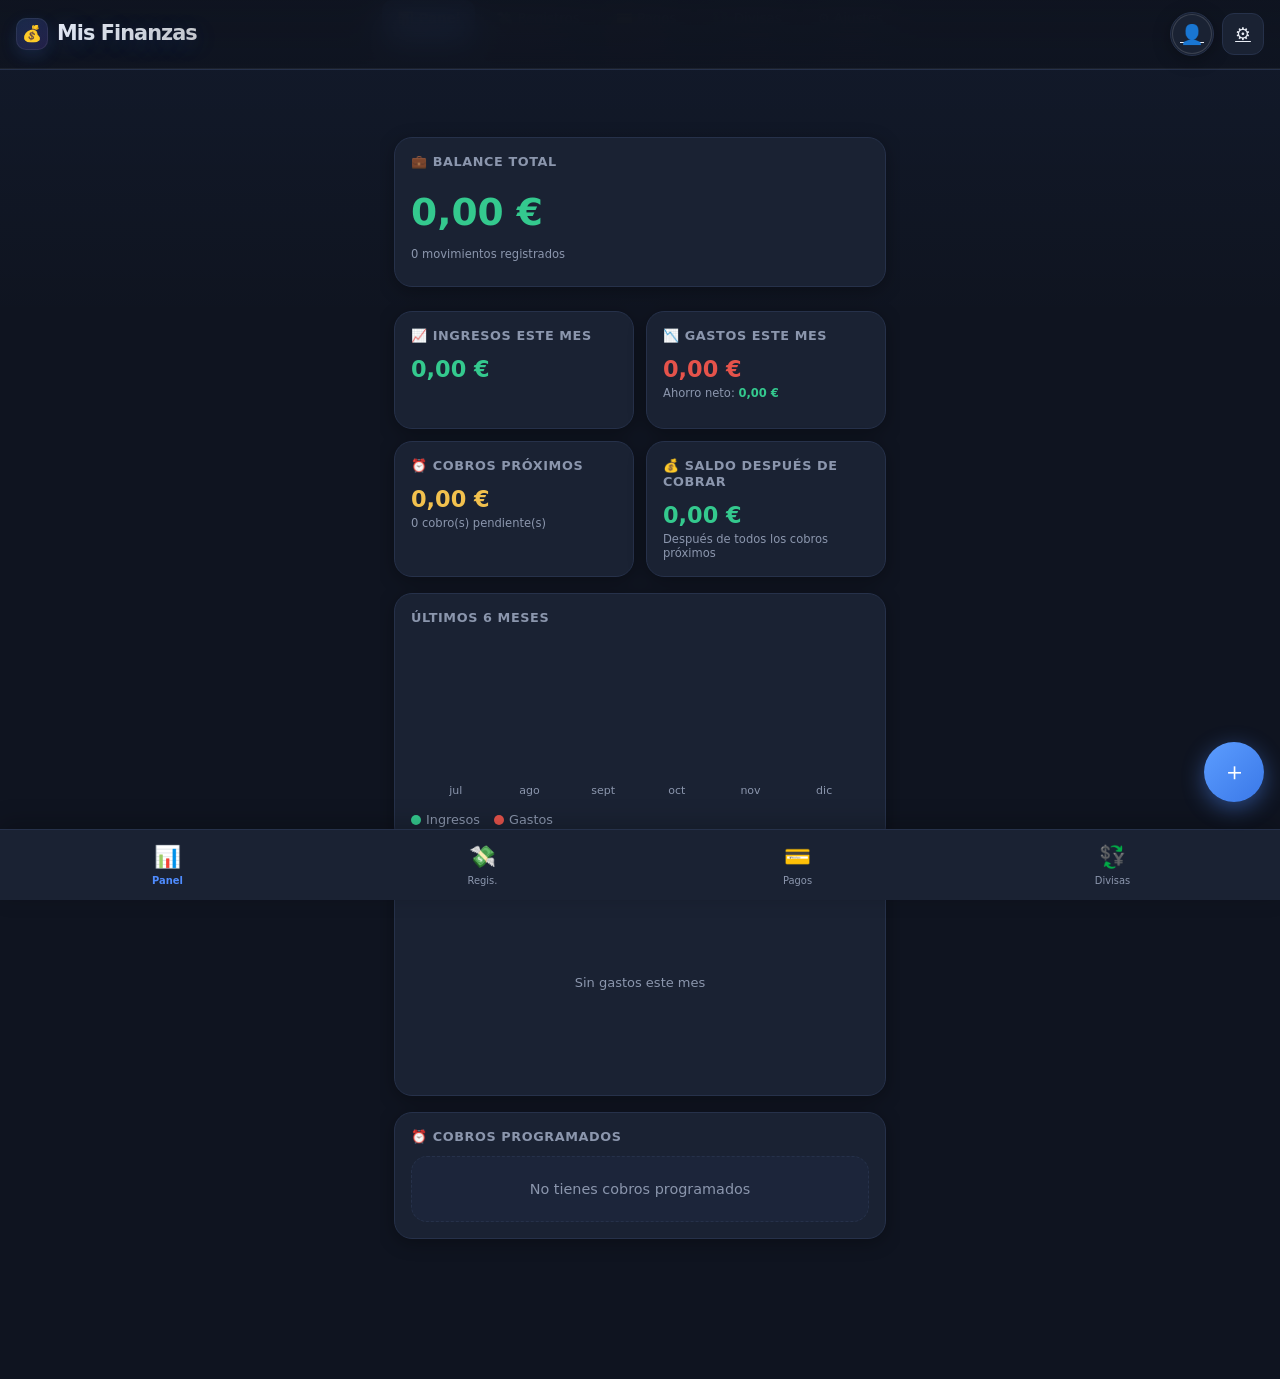
==== commit 769b5bb5: "Add files via upload" ====
--- a/index.html
+++ b/index.html
@@ -9,7 +9,7 @@
 </head>
 <body data-page-view="panel">
 <header>
-  <h1>💰 <span data-i18n="brand">Mis Finanzas</span></h1>
+  <h1 class="brand-lockup"><span class="brand-logo" aria-hidden="true">💰</span><span class="brand-word" data-i18n="brand">Mis Finanzas</span></h1>
   <div class="header-actions">
     <a class="profile-btn" href="Ajustes.html" title="Perfil"><span id="headerProfileAvatar">👤</span></a>
     <a class="icon-btn" href="Ajustes.html" title="Ajustes">⚙️</a>
--- a/panel.css
+++ b/panel.css
@@ -694,3 +694,92 @@
 nav.bottom a.nav-btn{flex:1;background:none;border:none;color:var(--muted);cursor:pointer;font-size:.62rem;display:flex;flex-direction:column;align-items:center;gap:4px;padding:7px 8px 8px;border-radius:12px;text-decoration:none;min-width:56px;}
 nav.bottom a.nav-btn.active{color:var(--accent);font-weight:700;}
 nav.bottom a.nav-btn .ico{font-size:1.35rem;line-height:1;display:grid;place-items:center;width:28px;height:28px;}
+
+
+/* ==========================================================
+   POLISH UI v3 — tarjetas, presupuesto, perfil y movimientos
+   ========================================================== */
+header{
+  padding-top:calc(12px + env(safe-area-inset-top));
+  padding-bottom:12px;
+  background:linear-gradient(180deg,rgba(15,20,32,.98),rgba(15,20,32,.88));
+  backdrop-filter:blur(16px);
+  -webkit-backdrop-filter:blur(16px);
+  border-bottom:1px solid rgba(255,255,255,.06);
+}
+header h1,.brand-title{font-size:1.22rem!important;letter-spacing:-.045em!important;line-height:1.05;text-shadow:0 4px 24px rgba(79,140,255,.22);}
+header h1::first-letter{filter:drop-shadow(0 3px 8px rgba(79,140,255,.3));}
+.profile-btn{width:44px;height:44px;border-radius:50%;overflow:hidden;isolation:isolate;position:relative;flex:0 0 44px;}
+.profile-btn span{width:100%;height:100%;display:grid;place-items:center;overflow:hidden;}
+.profile-btn img,.profile-preview img{width:100%!important;height:100%!important;max-width:none!important;max-height:none!important;display:block;object-fit:cover;object-position:center;border-radius:50%;}
+.profile-btn::after{content:'';position:absolute;inset:1px;border-radius:50%;box-shadow:inset 0 0 0 1px rgba(255,255,255,.14);pointer-events:none;}
+
+/* Presupuestos: el cuadro completo es una única zona táctil estable. */
+#listaPres{display:flex;flex-direction:column;gap:12px;margin-top:14px;}
+.budget-item{
+  position:relative!important;
+  display:block!important;
+  width:100%!important;
+  box-sizing:border-box!important;
+  min-height:116px;
+  padding:17px 43px 15px 17px!important;
+  margin:0!important;
+  cursor:pointer!important;
+  touch-action:manipulation!important;
+  -webkit-tap-highlight-color:transparent;
+  user-select:none;
+  -webkit-user-select:none;
+  overflow:hidden;
+  transform:translateZ(0);
+  transition:transform .2s cubic-bezier(.22,1,.36,1),border-color .2s,box-shadow .2s,background .2s;
+}
+.budget-item *{pointer-events:none!important;}
+.budget-item::after{content:'›';position:absolute;right:15px;top:50%;transform:translateY(-50%);font-size:1.5rem;color:var(--muted);opacity:.65;pointer-events:none!important;transition:transform .2s,color .2s;}
+.budget-item:hover{transform:translateY(-2px)!important;box-shadow:0 12px 28px rgba(0,0,0,.18)!important;}
+.budget-item:hover::after{transform:translate(3px,-50%);color:var(--accent);}
+.budget-item:active{transform:scale(.985)!important;}
+
+/* Movimientos con identidad visual de ingreso/gasto y microanimación. */
+.mov-row{cursor:pointer;position:relative;transition:background .2s,transform .18s,box-shadow .18s;}
+.mov-row td{transition:background .2s;}
+.mov-row:hover td{background:rgba(79,140,255,.055)!important;}
+.mov-row:active td{background:rgba(79,140,255,.1)!important;}
+.movement-icon{display:inline-grid;place-items:center;width:25px;height:25px;margin-right:7px;border-radius:8px;font-weight:900;font-size:.9rem;vertical-align:middle;transition:transform .22s,box-shadow .22s;}
+.movement-icon.ingreso{background:rgba(45,191,119,.13);color:var(--green);box-shadow:inset 0 0 0 1px rgba(45,191,119,.14);}
+.movement-icon.gasto{background:rgba(239,91,91,.13);color:var(--red);box-shadow:inset 0 0 0 1px rgba(239,91,91,.14);}
+.mov-row:hover .movement-icon{transform:translateY(-1px) scale(1.06);}
+.movement-ingreso td:last-child,.movement-gasto td:last-child{font-weight:800;}
+
+/* Aparición escalonada, sin hacer que el contenido salte. */
+#tablaMov .mov-row,#listaPres .budget-item,#listaMetas .goal-card,#listaPrestamos .loan-card{animation:recordIn .38s cubic-bezier(.22,1,.36,1) both;}
+#tablaMov .mov-row:nth-child(2),#listaPres .budget-item:nth-child(2),#listaMetas .goal-card:nth-child(2),#listaPrestamos .loan-card:nth-child(2){animation-delay:.035s;}
+#tablaMov .mov-row:nth-child(3),#listaPres .budget-item:nth-child(3),#listaMetas .goal-card:nth-child(3),#listaPrestamos .loan-card:nth-child(3){animation-delay:.07s;}
+#tablaMov .mov-row:nth-child(4),#listaPres .budget-item:nth-child(4),#listaMetas .goal-card:nth-child(4),#listaPrestamos .loan-card:nth-child(4){animation-delay:.105s;}
+
+/* Modal más limpio y botones más claros. */
+.modal-card{box-shadow:0 24px 70px rgba(0,0,0,.42),0 0 0 1px rgba(255,255,255,.035);}
+.modal-card .btn{transition:transform .18s cubic-bezier(.22,1,.36,1),box-shadow .18s,filter .18s;}
+.modal-card .btn:active{transform:scale(.97);}
+.toast{backdrop-filter:blur(12px);-webkit-backdrop-filter:blur(12px);}
+
+/* Marca del panel: más presencia sin ocupar espacio. */
+body[data-page-view="panel"] header h1{font-size:1.3rem!important;}
+body[data-page-view="panel"] main{animation:pageEnter .42s cubic-bezier(.22,1,.36,1) both;}
+@keyframes pageEnter{from{opacity:0;transform:translateY(8px)}to{opacity:1;transform:none}}
+@keyframes recordIn{from{opacity:0;transform:translateY(8px) scale(.985)}to{opacity:1;transform:none}}
+@media(max-width:560px){
+  header h1,.brand-title{font-size:1.08rem!important;}
+  body[data-page-view="panel"] header h1{font-size:1.14rem!important;}
+  .budget-item{min-height:112px;padding:15px 40px 13px 15px!important;}
+  .movement-icon{width:24px;height:24px;margin-right:6px;}
+}
+@media(prefers-reduced-motion:reduce){
+  #tablaMov .mov-row,#listaPres .budget-item,#listaMetas .goal-card,#listaPrestamos .loan-card,body[data-page-view="panel"] main{animation:none!important;}
+}
+
+/* Marca refinada */
+.brand-lockup{display:flex!important;align-items:center;gap:9px!important;}
+.brand-logo{display:grid;place-items:center;width:32px;height:32px;border-radius:10px;background:linear-gradient(145deg,rgba(79,140,255,.18),rgba(145,91,255,.16));box-shadow:inset 0 0 0 1px rgba(255,255,255,.07),0 6px 18px rgba(79,140,255,.12);font-size:1rem;transform:translateZ(0);transition:transform .25s cubic-bezier(.22,1,.36,1),box-shadow .25s;}
+.brand-lockup:hover .brand-logo{transform:rotate(-4deg) scale(1.06);box-shadow:inset 0 0 0 1px rgba(255,255,255,.1),0 8px 24px rgba(79,140,255,.18);}
+.brand-word{background:linear-gradient(90deg,var(--text),rgba(255,255,255,.78));-webkit-background-clip:text;background-clip:text;color:transparent;}
+@media(max-width:560px){.brand-logo{width:29px;height:29px;border-radius:9px;font-size:.9rem}.brand-lockup{gap:7px!important;}}
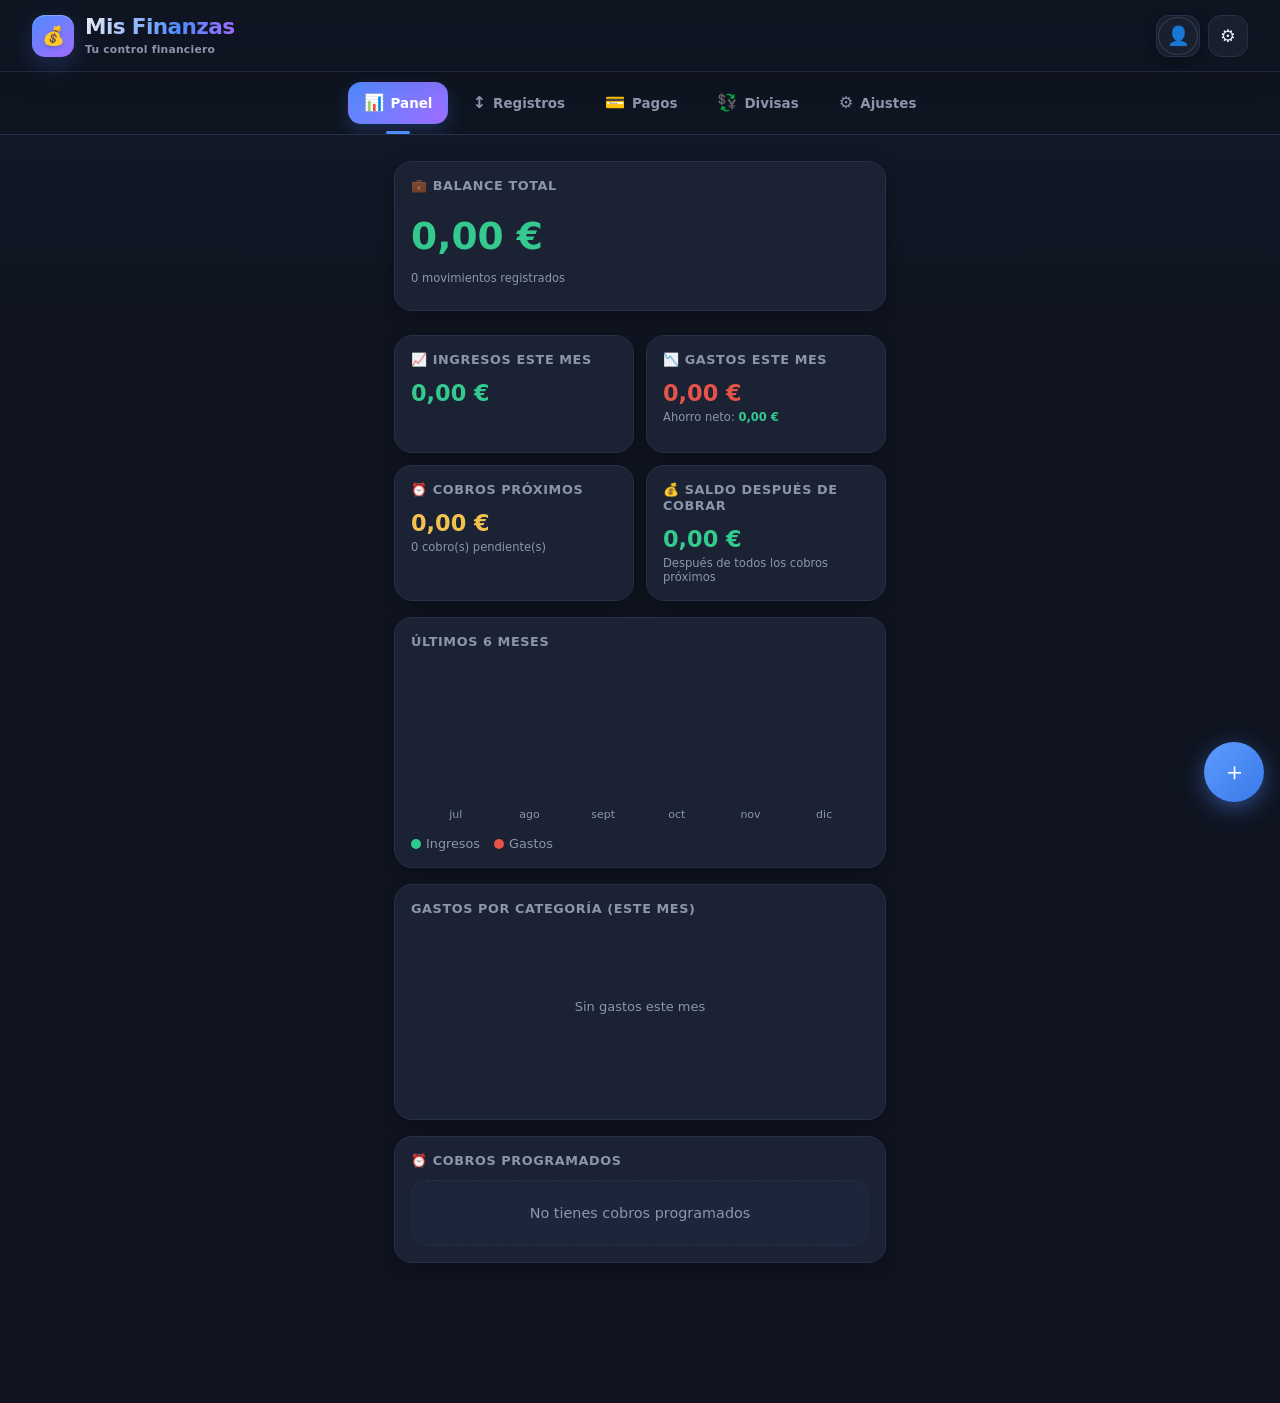
==== commit 80c54162: "Add files via upload" ====
--- a/index.html
+++ b/index.html
@@ -8,26 +8,26 @@
 <link rel="stylesheet" href="panel.css">
 </head>
 <body data-page-view="panel">
-<header>
-  <h1 class="brand-lockup"><span class="brand-logo" aria-hidden="true">💰</span><span class="brand-word" data-i18n="brand">Mis Finanzas</span></h1>
+<header class="app-header">
+  <div class="brand-lockup">
+    <div class="brand-logo" aria-hidden="true"><span>💰</span></div>
+    <div class="brand-copy">
+      <span class="brand-word" data-i18n="brand">Mis Finanzas</span>
+      <small>Tu control financiero</small>
+    </div>
+  </div>
   <div class="header-actions">
-    <a class="profile-btn" href="Ajustes.html" title="Perfil"><span id="headerProfileAvatar">👤</span></a>
-    <a class="icon-btn" href="Ajustes.html" title="Ajustes">⚙️</a>
+    <a class="profile-btn" href="Ajustes.html" title="Perfil" aria-label="Perfil"><span id="headerProfileAvatar">👤</span></a>
+    <a class="icon-btn" href="Ajustes.html" title="Ajustes" aria-label="Ajustes">⚙️</a>
   </div>
 </header>
-<nav class="nav-page">
-  <a href="index.html" data-view="panel" class="active">📊 Panel</a>
-  <a href="regis.html" data-view="movimientos">💸 Registros</a>
-  <a href="pagos.html" data-view="cobros">💳 Pagos</a>
-  <a href="divisas.html" data-view="divisas">💱 Divisas</a>
-  <a href="Ajustes.html" data-view="ajustes">⚙️ Ajustes</a>
+<nav class="nav-page" aria-label="Navegación principal">
+  <a href="index.html" data-view="panel" class="active"><span class="nav-icon">📊</span><span>Panel</span></a>
+  <a href="regis.html" data-view="movimientos"><span class="nav-icon">↕️</span><span>Registros</span></a>
+  <a href="pagos.html" data-view="cobros"><span class="nav-icon">💳</span><span>Pagos</span></a>
+  <a href="divisas.html" data-view="divisas"><span class="nav-icon">💱</span><span>Divisas</span></a>
+  <a href="Ajustes.html" data-view="ajustes"><span class="nav-icon">⚙️</span><span>Ajustes</span></a>
 </nav>
-<nav class="bottom"><div class="inner">
-  <a class="nav-btn active" data-view="panel" href="index.html"><span class="ico">📊</span><span>Panel</span></a>
-  <a class="nav-btn" data-view="movimientos" href="regis.html"><span class="ico">💸</span><span>Regis.</span></a>
-  <a class="nav-btn" data-view="cobros" href="pagos.html"><span class="ico">💳</span><span>Pagos</span></a>
-  <a class="nav-btn" data-view="divisas" href="divisas.html"><span class="ico">💱</span><span>Divisas</span></a>
-</div></nav>
 <div class="fab-wrap" id="fabWrap"><div class="fab-menu" id="fabMenu"></div><button class="fab" id="fabBtn" aria-label="Nuevo registro">＋</button></div>
 <div class="toast" id="toast"></div>
 
--- a/panel.css
+++ b/panel.css
@@ -783,3 +783,74 @@
 .brand-lockup:hover .brand-logo{transform:rotate(-4deg) scale(1.06);box-shadow:inset 0 0 0 1px rgba(255,255,255,.1),0 8px 24px rgba(79,140,255,.18);}
 .brand-word{background:linear-gradient(90deg,var(--text),rgba(255,255,255,.78));-webkit-background-clip:text;background-clip:text;color:transparent;}
 @media(max-width:560px){.brand-logo{width:29px;height:29px;border-radius:9px;font-size:.9rem}.brand-lockup{gap:7px!important;}}
+
+/* ============================================================
+   APP HEADER + NAVEGACIÓN SUPERIOR — REDISEÑO
+   ============================================================ */
+.app-header{
+  min-height:72px; padding:12px clamp(16px,3vw,32px);
+  display:flex; align-items:center; justify-content:space-between; gap:16px;
+  position:sticky; top:0; z-index:80;
+  background:color-mix(in srgb,var(--bg) 88%,transparent);
+  backdrop-filter:blur(18px) saturate(1.25);
+  -webkit-backdrop-filter:blur(18px) saturate(1.25);
+  border-bottom:1px solid color-mix(in srgb,var(--border) 72%,transparent);
+  box-shadow:0 8px 28px rgba(0,0,0,.10);
+}
+.brand-lockup{display:flex!important;align-items:center;gap:11px!important;min-width:0;}
+.brand-logo{width:42px!important;height:42px!important;border-radius:13px!important;display:grid!important;place-items:center!important;
+  background:linear-gradient(145deg,var(--accent),var(--purple));
+  box-shadow:0 8px 22px rgba(79,140,255,.22),inset 0 1px 0 rgba(255,255,255,.25)!important;
+  font-size:1.15rem!important;flex:none;}
+.brand-logo span{filter:drop-shadow(0 2px 2px rgba(0,0,0,.18));}
+.brand-copy{display:flex;flex-direction:column;min-width:0;line-height:1.05;}
+.brand-word{font-size:1.35rem;font-weight:850;letter-spacing:-.6px;
+  background:linear-gradient(100deg,var(--text) 0%,var(--accent) 62%,var(--purple) 100%);
+  -webkit-background-clip:text;background-clip:text;color:transparent;}
+.brand-copy small{margin-top:5px;color:var(--muted);font-size:.67rem;font-weight:600;letter-spacing:.25px;}
+.header-actions{display:flex;align-items:center;gap:8px;flex:none;}
+.profile-btn,.icon-btn{width:42px;height:42px;border-radius:13px;display:grid;place-items:center;text-decoration:none;
+  background:color-mix(in srgb,var(--card) 88%,transparent);border:1px solid var(--border);
+  color:var(--text);transition:transform .18s ease,border-color .18s ease,box-shadow .18s ease,background .18s ease;}
+.profile-btn:hover,.icon-btn:hover{transform:translateY(-2px);border-color:var(--accent);box-shadow:0 8px 20px rgba(79,140,255,.13);}
+.profile-btn:active,.icon-btn:active{transform:scale(.94);}
+.profile-btn{overflow:hidden;padding:0;}
+.profile-btn span{width:100%;height:100%;display:grid;place-items:center;font-size:1.15rem;}
+.profile-btn img{width:100%!important;height:100%!important;object-fit:cover!important;display:block;}
+
+.nav-page{position:sticky!important;top:72px;z-index:70;display:flex!important;align-items:center;justify-content:center;gap:8px;
+  padding:10px clamp(12px,3vw,32px);margin:0;
+  background:color-mix(in srgb,var(--bg) 91%,transparent);backdrop-filter:blur(16px);
+  -webkit-backdrop-filter:blur(16px);border-bottom:1px solid var(--border);
+  overflow-x:auto;scrollbar-width:none;}
+.nav-page::-webkit-scrollbar{display:none;}
+.nav-page a{position:relative;display:flex;align-items:center;justify-content:center;gap:7px;
+  min-height:42px;padding:9px 15px;border:1px solid transparent;border-radius:13px;
+  background:transparent;color:var(--muted);text-decoration:none;font-size:.84rem;font-weight:700;white-space:nowrap;
+  transition:transform .18s ease,color .18s ease,background .18s ease,border-color .18s ease,box-shadow .18s ease;}
+.nav-page a:hover{color:var(--text);background:var(--card);border-color:var(--border);transform:translateY(-1px);}
+.nav-page a.active{color:#fff;background:linear-gradient(135deg,var(--accent),var(--purple));border-color:transparent;
+  box-shadow:0 7px 18px rgba(79,140,255,.22);}
+.nav-page a.active::after{content:'';position:absolute;bottom:-11px;left:50%;width:24px;height:3px;border-radius:99px;transform:translateX(-50%);background:var(--accent);}
+.nav-icon{font-size:1.02rem;line-height:1;display:inline-grid;place-items:center;}
+
+/* Contenido comienza después de las dos barras superiores */
+main{padding-top:18px!important;}
+
+@media(max-width:768px){
+  .app-header{min-height:66px;padding:10px 12px;position:sticky;}
+  .brand-logo{width:38px!important;height:38px!important;border-radius:12px!important;font-size:1rem!important;}
+  .brand-word{font-size:1.15rem;letter-spacing:-.4px;}
+  .brand-copy small{font-size:.59rem;margin-top:4px;}
+  .profile-btn,.icon-btn{width:38px;height:38px;border-radius:11px;}
+  .nav-page{top:66px;justify-content:flex-start;padding:8px 10px;gap:6px;}
+  .nav-page a{min-height:40px;padding:8px 12px;font-size:.76rem;border-radius:12px;}
+  .nav-page a.active::after{bottom:-9px;}
+  .nav-icon{font-size:.94rem;}
+  main{padding:12px 14px 110px!important;}
+}
+@media(max-width:380px){
+  .brand-copy small{display:none;}
+  .brand-word{font-size:1.05rem;}
+  .nav-page a{padding:8px 10px;font-size:.72rem;}
+}
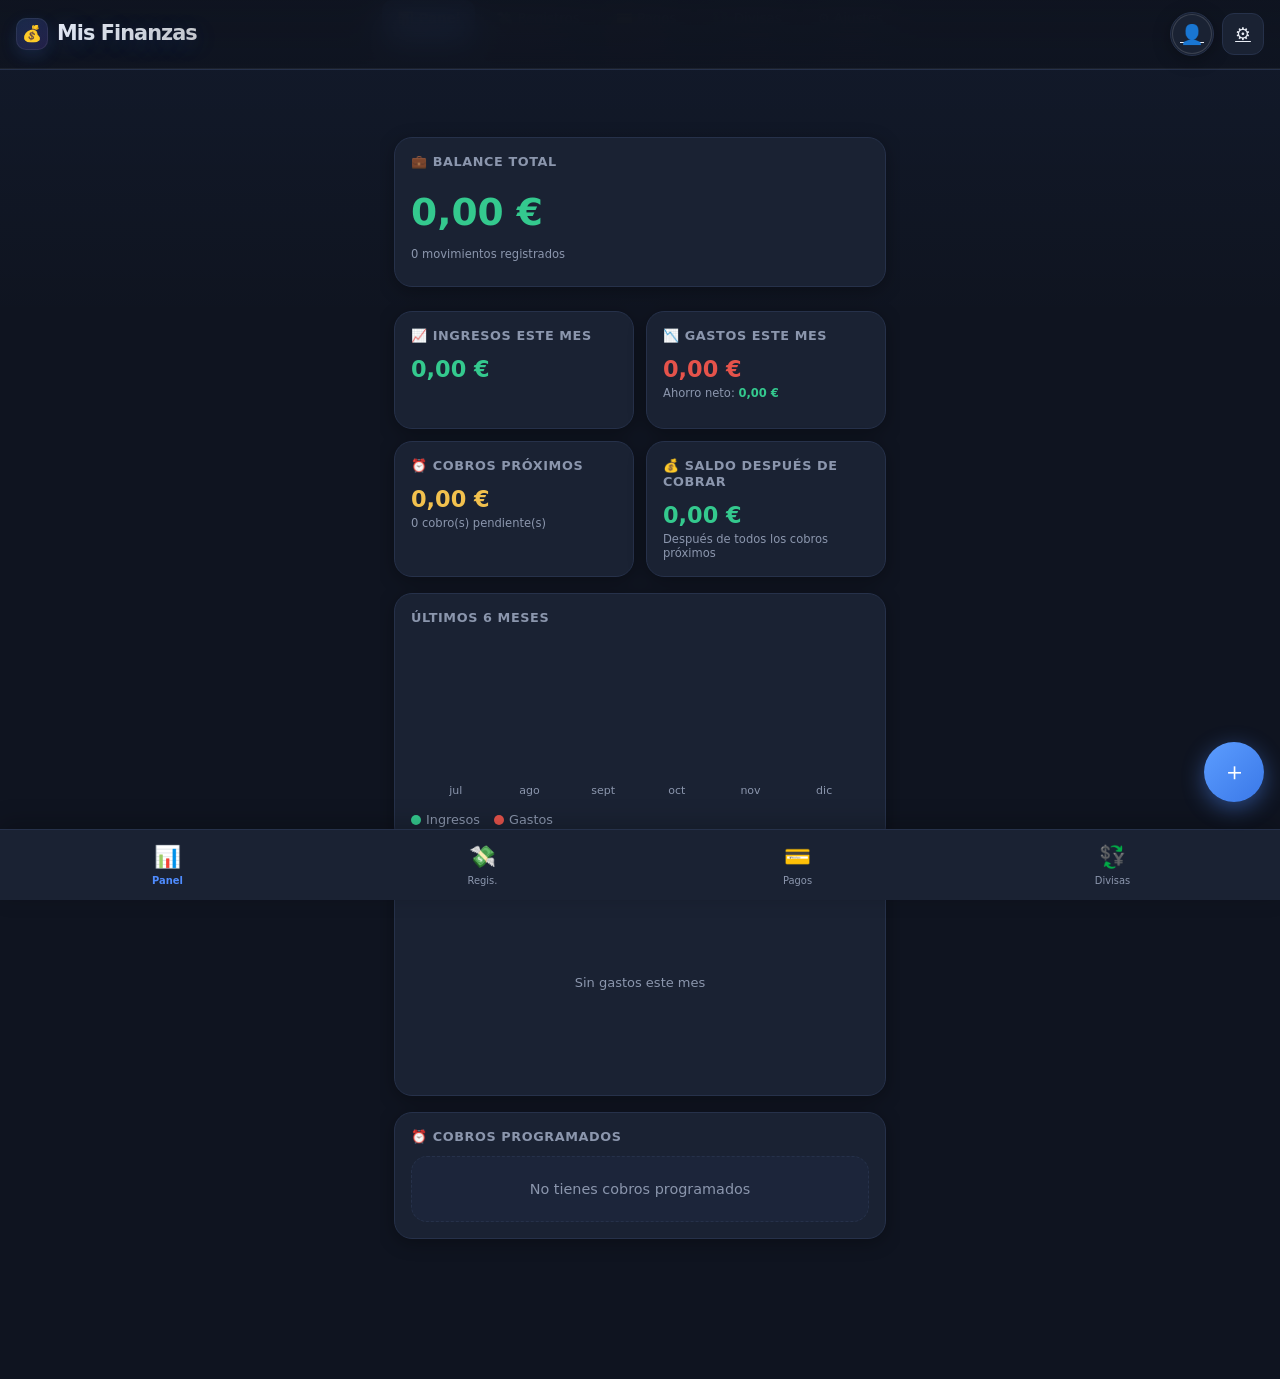
==== commit 3d4a201f: "Add files via upload" ====
--- a/index.html
+++ b/index.html
@@ -8,26 +8,26 @@
 <link rel="stylesheet" href="panel.css">
 </head>
 <body data-page-view="panel">
-<header class="app-header">
-  <div class="brand-lockup">
-    <div class="brand-logo" aria-hidden="true"><span>💰</span></div>
-    <div class="brand-copy">
-      <span class="brand-word" data-i18n="brand">Mis Finanzas</span>
-      <small>Tu control financiero</small>
-    </div>
-  </div>
+<header>
+  <h1 class="brand-lockup"><span class="brand-logo" aria-hidden="true">💰</span><span class="brand-word" data-i18n="brand">Mis Finanzas</span></h1>
   <div class="header-actions">
-    <a class="profile-btn" href="Ajustes.html" title="Perfil" aria-label="Perfil"><span id="headerProfileAvatar">👤</span></a>
-    <a class="icon-btn" href="Ajustes.html" title="Ajustes" aria-label="Ajustes">⚙️</a>
+    <a class="profile-btn" href="Ajustes.html" title="Perfil"><span id="headerProfileAvatar">👤</span></a>
+    <a class="icon-btn" href="Ajustes.html" title="Ajustes">⚙️</a>
   </div>
 </header>
-<nav class="nav-page" aria-label="Navegación principal">
-  <a href="index.html" data-view="panel" class="active"><span class="nav-icon">📊</span><span>Panel</span></a>
-  <a href="regis.html" data-view="movimientos"><span class="nav-icon">↕️</span><span>Registros</span></a>
-  <a href="pagos.html" data-view="cobros"><span class="nav-icon">💳</span><span>Pagos</span></a>
-  <a href="divisas.html" data-view="divisas"><span class="nav-icon">💱</span><span>Divisas</span></a>
-  <a href="Ajustes.html" data-view="ajustes"><span class="nav-icon">⚙️</span><span>Ajustes</span></a>
+<nav class="nav-page">
+  <a href="index.html" data-view="panel" class="active">📊 Panel</a>
+  <a href="regis.html" data-view="movimientos">💸 Registros</a>
+  <a href="pagos.html" data-view="cobros">💳 Pagos</a>
+  <a href="divisas.html" data-view="divisas">💱 Divisas</a>
+  <a href="Ajustes.html" data-view="ajustes">⚙️ Ajustes</a>
 </nav>
+<nav class="bottom"><div class="inner">
+  <a class="nav-btn active" data-view="panel" href="index.html"><span class="ico">📊</span><span>Panel</span></a>
+  <a class="nav-btn" data-view="movimientos" href="regis.html"><span class="ico">💸</span><span>Regis.</span></a>
+  <a class="nav-btn" data-view="cobros" href="pagos.html"><span class="ico">💳</span><span>Pagos</span></a>
+  <a class="nav-btn" data-view="divisas" href="divisas.html"><span class="ico">💱</span><span>Divisas</span></a>
+</div></nav>
 <div class="fab-wrap" id="fabWrap"><div class="fab-menu" id="fabMenu"></div><button class="fab" id="fabBtn" aria-label="Nuevo registro">＋</button></div>
 <div class="toast" id="toast"></div>
 
--- a/panel.css
+++ b/panel.css
@@ -783,74 +783,3 @@
 .brand-lockup:hover .brand-logo{transform:rotate(-4deg) scale(1.06);box-shadow:inset 0 0 0 1px rgba(255,255,255,.1),0 8px 24px rgba(79,140,255,.18);}
 .brand-word{background:linear-gradient(90deg,var(--text),rgba(255,255,255,.78));-webkit-background-clip:text;background-clip:text;color:transparent;}
 @media(max-width:560px){.brand-logo{width:29px;height:29px;border-radius:9px;font-size:.9rem}.brand-lockup{gap:7px!important;}}
-
-/* ============================================================
-   APP HEADER + NAVEGACIÓN SUPERIOR — REDISEÑO
-   ============================================================ */
-.app-header{
-  min-height:72px; padding:12px clamp(16px,3vw,32px);
-  display:flex; align-items:center; justify-content:space-between; gap:16px;
-  position:sticky; top:0; z-index:80;
-  background:color-mix(in srgb,var(--bg) 88%,transparent);
-  backdrop-filter:blur(18px) saturate(1.25);
-  -webkit-backdrop-filter:blur(18px) saturate(1.25);
-  border-bottom:1px solid color-mix(in srgb,var(--border) 72%,transparent);
-  box-shadow:0 8px 28px rgba(0,0,0,.10);
-}
-.brand-lockup{display:flex!important;align-items:center;gap:11px!important;min-width:0;}
-.brand-logo{width:42px!important;height:42px!important;border-radius:13px!important;display:grid!important;place-items:center!important;
-  background:linear-gradient(145deg,var(--accent),var(--purple));
-  box-shadow:0 8px 22px rgba(79,140,255,.22),inset 0 1px 0 rgba(255,255,255,.25)!important;
-  font-size:1.15rem!important;flex:none;}
-.brand-logo span{filter:drop-shadow(0 2px 2px rgba(0,0,0,.18));}
-.brand-copy{display:flex;flex-direction:column;min-width:0;line-height:1.05;}
-.brand-word{font-size:1.35rem;font-weight:850;letter-spacing:-.6px;
-  background:linear-gradient(100deg,var(--text) 0%,var(--accent) 62%,var(--purple) 100%);
-  -webkit-background-clip:text;background-clip:text;color:transparent;}
-.brand-copy small{margin-top:5px;color:var(--muted);font-size:.67rem;font-weight:600;letter-spacing:.25px;}
-.header-actions{display:flex;align-items:center;gap:8px;flex:none;}
-.profile-btn,.icon-btn{width:42px;height:42px;border-radius:13px;display:grid;place-items:center;text-decoration:none;
-  background:color-mix(in srgb,var(--card) 88%,transparent);border:1px solid var(--border);
-  color:var(--text);transition:transform .18s ease,border-color .18s ease,box-shadow .18s ease,background .18s ease;}
-.profile-btn:hover,.icon-btn:hover{transform:translateY(-2px);border-color:var(--accent);box-shadow:0 8px 20px rgba(79,140,255,.13);}
-.profile-btn:active,.icon-btn:active{transform:scale(.94);}
-.profile-btn{overflow:hidden;padding:0;}
-.profile-btn span{width:100%;height:100%;display:grid;place-items:center;font-size:1.15rem;}
-.profile-btn img{width:100%!important;height:100%!important;object-fit:cover!important;display:block;}
-
-.nav-page{position:sticky!important;top:72px;z-index:70;display:flex!important;align-items:center;justify-content:center;gap:8px;
-  padding:10px clamp(12px,3vw,32px);margin:0;
-  background:color-mix(in srgb,var(--bg) 91%,transparent);backdrop-filter:blur(16px);
-  -webkit-backdrop-filter:blur(16px);border-bottom:1px solid var(--border);
-  overflow-x:auto;scrollbar-width:none;}
-.nav-page::-webkit-scrollbar{display:none;}
-.nav-page a{position:relative;display:flex;align-items:center;justify-content:center;gap:7px;
-  min-height:42px;padding:9px 15px;border:1px solid transparent;border-radius:13px;
-  background:transparent;color:var(--muted);text-decoration:none;font-size:.84rem;font-weight:700;white-space:nowrap;
-  transition:transform .18s ease,color .18s ease,background .18s ease,border-color .18s ease,box-shadow .18s ease;}
-.nav-page a:hover{color:var(--text);background:var(--card);border-color:var(--border);transform:translateY(-1px);}
-.nav-page a.active{color:#fff;background:linear-gradient(135deg,var(--accent),var(--purple));border-color:transparent;
-  box-shadow:0 7px 18px rgba(79,140,255,.22);}
-.nav-page a.active::after{content:'';position:absolute;bottom:-11px;left:50%;width:24px;height:3px;border-radius:99px;transform:translateX(-50%);background:var(--accent);}
-.nav-icon{font-size:1.02rem;line-height:1;display:inline-grid;place-items:center;}
-
-/* Contenido comienza después de las dos barras superiores */
-main{padding-top:18px!important;}
-
-@media(max-width:768px){
-  .app-header{min-height:66px;padding:10px 12px;position:sticky;}
-  .brand-logo{width:38px!important;height:38px!important;border-radius:12px!important;font-size:1rem!important;}
-  .brand-word{font-size:1.15rem;letter-spacing:-.4px;}
-  .brand-copy small{font-size:.59rem;margin-top:4px;}
-  .profile-btn,.icon-btn{width:38px;height:38px;border-radius:11px;}
-  .nav-page{top:66px;justify-content:flex-start;padding:8px 10px;gap:6px;}
-  .nav-page a{min-height:40px;padding:8px 12px;font-size:.76rem;border-radius:12px;}
-  .nav-page a.active::after{bottom:-9px;}
-  .nav-icon{font-size:.94rem;}
-  main{padding:12px 14px 110px!important;}
-}
-@media(max-width:380px){
-  .brand-copy small{display:none;}
-  .brand-word{font-size:1.05rem;}
-  .nav-page a{padding:8px 10px;font-size:.72rem;}
-}
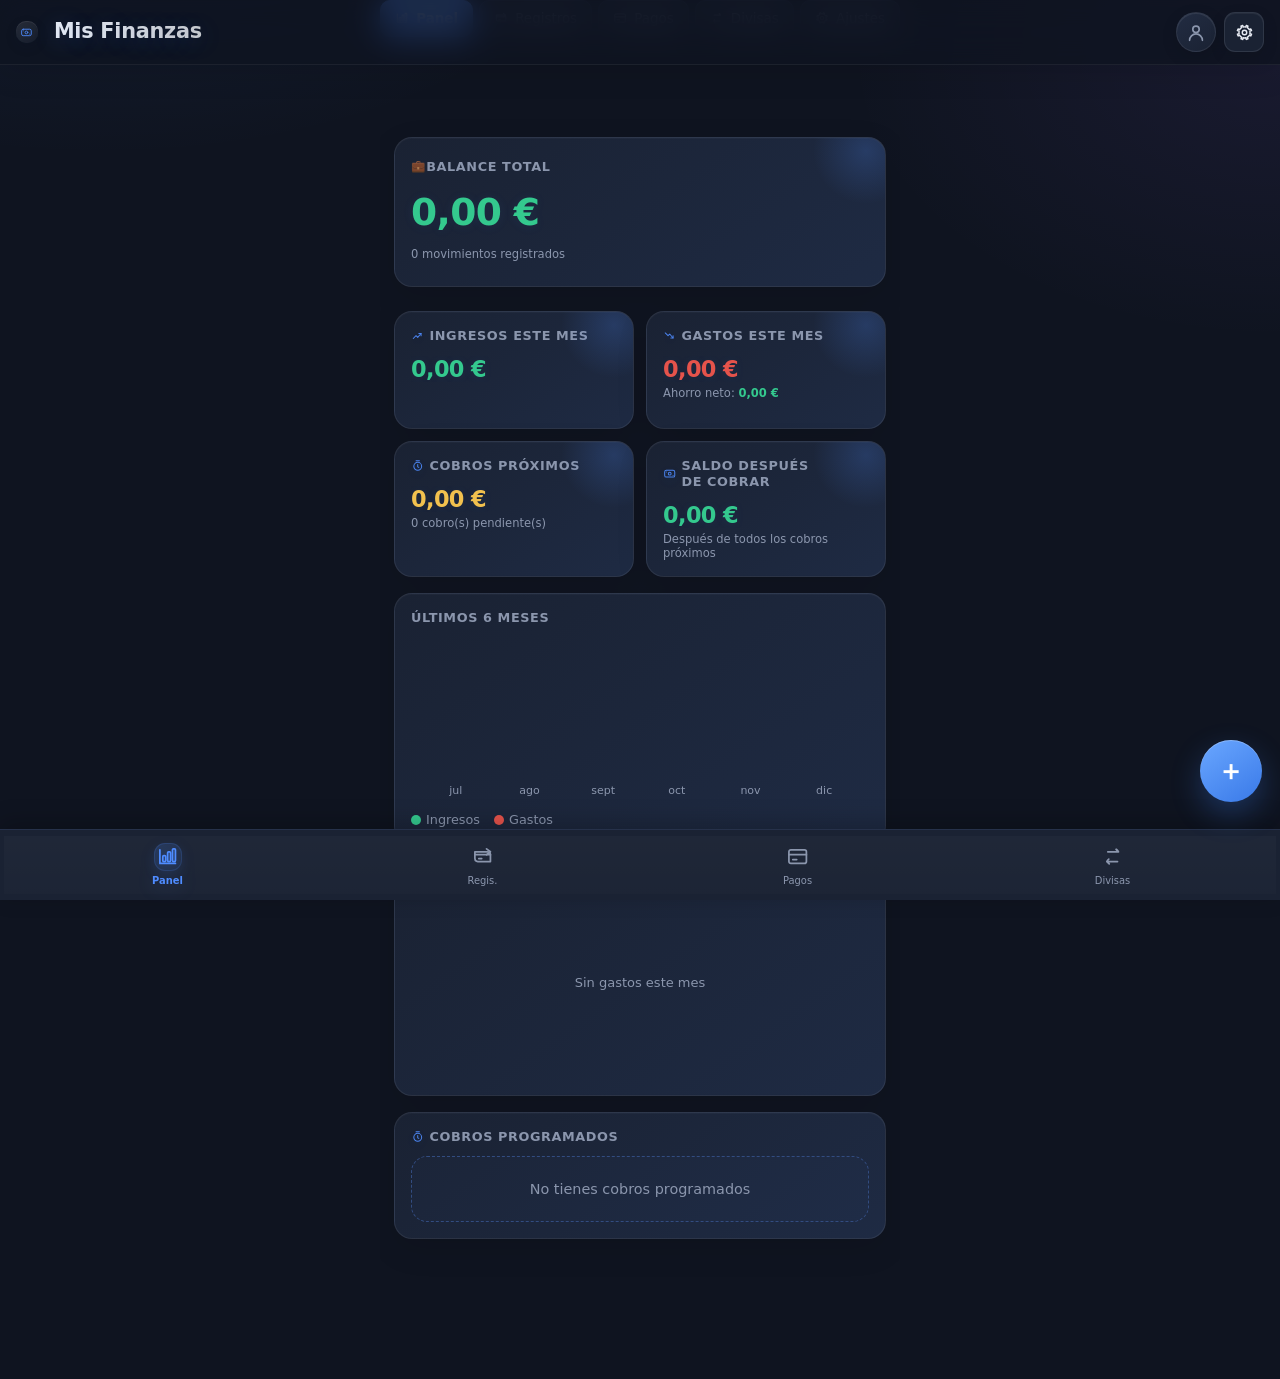
==== commit 10f44de9: "Add files via upload" ====
--- a/index.html
+++ b/index.html
@@ -9,24 +9,24 @@
 </head>
 <body data-page-view="panel">
 <header>
-  <h1 class="brand-lockup"><span class="brand-logo" aria-hidden="true">💰</span><span class="brand-word" data-i18n="brand">Mis Finanzas</span></h1>
+  <h1 class="brand-lockup"><span class="ui-icon-svg ui-icon-brand" aria-hidden="true"><svg viewBox="0 0 24 24"><rect x="3" y="6" width="18" height="12" rx="3"/><circle cx="12" cy="12" r="2.5"/><path d="M6 9h.01M18 15h.01"/></svg></span><span class="brand-word" data-i18n="brand">Mis Finanzas</span></h1>
   <div class="header-actions">
-    <a class="profile-btn" href="Ajustes.html" title="Perfil"><span id="headerProfileAvatar">👤</span></a>
-    <a class="icon-btn" href="Ajustes.html" title="Ajustes">⚙️</a>
+    <a class="profile-btn" href="Ajustes.html" title="Perfil"><span id="headerProfileAvatar" class="profile-avatar-icon" aria-hidden="true"></span></a>
+    <a class="icon-btn" href="Ajustes.html" title="Ajustes"><span class="ui-icon-svg" aria-hidden="true"><svg viewBox="0 0 24 24"><path d="m9.7 3 .6 2.1a7.5 7.5 0 0 1 3.4 0l.6-2.1 2.1.9-.8 2a7.5 7.5 0 0 1 2.4 2.4l2-.8.9 2.1-2.1.6a7.5 7.5 0 0 1 0 3.4l2.1.6-.9 2.1-2-.8a7.5 7.5 0 0 1-2.4 2.4l.8 2-2.1.9-.6-2.1a7.5 7.5 0 0 1-3.4 0l-.6 2.1-2.1-.9.8-2a7.5 7.5 0 0 1-2.4-2.4l-2 .8-.9-2.1 2.1-.6a7.5 7.5 0 0 1 0-3.4L3 9.6l.9-2.1 2 .8a7.5 7.5 0 0 1 2.4-2.4l-.8-2L9.7 3Z"/><circle cx="12" cy="12" r="2.8"/></svg></span></a>
   </div>
 </header>
 <nav class="nav-page">
-  <a href="index.html" data-view="panel" class="active">📊 Panel</a>
-  <a href="regis.html" data-view="movimientos">💸 Registros</a>
-  <a href="pagos.html" data-view="cobros">💳 Pagos</a>
-  <a href="divisas.html" data-view="divisas">💱 Divisas</a>
-  <a href="Ajustes.html" data-view="ajustes">⚙️ Ajustes</a>
+  <a href="index.html" data-view="panel" class="active"><span class="ui-icon-svg" aria-hidden="true"><svg viewBox="0 0 24 24"><path d="M4 19V5m0 14h16"/><rect x="7" y="11" width="3" height="6" rx="1"/><rect x="12" y="7" width="3" height="10" rx="1"/><rect x="17" y="4" width="3" height="13" rx="1"/></svg></span> Panel</a>
+  <a href="regis.html" data-view="movimientos"><span class="ui-icon-svg" aria-hidden="true"><svg viewBox="0 0 24 24"><path d="M4 7h13a3 3 0 0 1 3 3v7H7a3 3 0 0 1-3-3V7Z"/><path d="M4 10h16M8 14h3"/><path d="m16 4 4 3-4 3"/></svg></span> Registros</a>
+  <a href="pagos.html" data-view="cobros"><span class="ui-icon-svg" aria-hidden="true"><svg viewBox="0 0 24 24"><rect x="3" y="5" width="18" height="14" rx="2"/><path d="M3 10h18M7 15h4"/></svg></span> Pagos</a>
+  <a href="divisas.html" data-view="divisas"><span class="ui-icon-svg" aria-hidden="true"><svg viewBox="0 0 24 24"><path d="M7 7h11l-2.5-2.5M17 17H6l2.5 2.5M18 7a7 7 0 0 0-2-2.5M6 17a7 7 0 0 1 2-2.5"/></svg></span> Divisas</a>
+  <a href="Ajustes.html" data-view="ajustes"><span class="ui-icon-svg" aria-hidden="true"><svg viewBox="0 0 24 24"><path d="m9.7 3 .6 2.1a7.5 7.5 0 0 1 3.4 0l.6-2.1 2.1.9-.8 2a7.5 7.5 0 0 1 2.4 2.4l2-.8.9 2.1-2.1.6a7.5 7.5 0 0 1 0 3.4l2.1.6-.9 2.1-2-.8a7.5 7.5 0 0 1-2.4 2.4l.8 2-2.1.9-.6-2.1a7.5 7.5 0 0 1-3.4 0l-.6 2.1-2.1-.9.8-2a7.5 7.5 0 0 1-2.4-2.4l-2 .8-.9-2.1 2.1-.6a7.5 7.5 0 0 1 0-3.4L3 9.6l.9-2.1 2 .8a7.5 7.5 0 0 1 2.4-2.4l-.8-2L9.7 3Z"/><circle cx="12" cy="12" r="2.8"/></svg></span> Ajustes</a>
 </nav>
 <nav class="bottom"><div class="inner">
-  <a class="nav-btn active" data-view="panel" href="index.html"><span class="ico">📊</span><span>Panel</span></a>
-  <a class="nav-btn" data-view="movimientos" href="regis.html"><span class="ico">💸</span><span>Regis.</span></a>
-  <a class="nav-btn" data-view="cobros" href="pagos.html"><span class="ico">💳</span><span>Pagos</span></a>
-  <a class="nav-btn" data-view="divisas" href="divisas.html"><span class="ico">💱</span><span>Divisas</span></a>
+  <a class="nav-btn active" data-view="panel" href="index.html"><span class="ico ui-icon"><span class="ui-icon-svg" aria-hidden="true"><svg viewBox="0 0 24 24"><path d="M4 19V5m0 14h16"/><rect x="7" y="11" width="3" height="6" rx="1"/><rect x="12" y="7" width="3" height="10" rx="1"/><rect x="17" y="4" width="3" height="13" rx="1"/></svg></span></span><span>Panel</span></a>
+  <a class="nav-btn" data-view="movimientos" href="regis.html"><span class="ico ui-icon"><span class="ui-icon-svg" aria-hidden="true"><svg viewBox="0 0 24 24"><path d="M4 7h13a3 3 0 0 1 3 3v7H7a3 3 0 0 1-3-3V7Z"/><path d="M4 10h16M8 14h3"/><path d="m16 4 4 3-4 3"/></svg></span></span><span>Regis.</span></a>
+  <a class="nav-btn" data-view="cobros" href="pagos.html"><span class="ico ui-icon"><span class="ui-icon-svg" aria-hidden="true"><svg viewBox="0 0 24 24"><rect x="3" y="5" width="18" height="14" rx="2"/><path d="M3 10h18M7 15h4"/></svg></span></span><span>Pagos</span></a>
+  <a class="nav-btn" data-view="divisas" href="divisas.html"><span class="ico ui-icon"><span class="ui-icon-svg" aria-hidden="true"><svg viewBox="0 0 24 24"><path d="M7 7h11l-2.5-2.5M17 17H6l2.5 2.5M18 7a7 7 0 0 0-2-2.5M6 17a7 7 0 0 1 2-2.5"/></svg></span></span><span>Divisas</span></a>
 </div></nav>
 <div class="fab-wrap" id="fabWrap"><div class="fab-menu" id="fabMenu"></div><button class="fab" id="fabBtn" aria-label="Nuevo registro">＋</button></div>
 <div class="toast" id="toast"></div>
@@ -79,7 +79,7 @@
           <div><label data-i18n="lbl_category">Categoría</label><select id="mCategoria"></select></div>
           <div><label data-i18n="lbl_description">Descripción</label><input type="text" id="mDesc" data-i18n-ph="ph_detail" placeholder="Detalle (opcional)"></div>
           <div><label data-i18n="lbl_date">Fecha</label><input type="date" id="mFecha" required></div>
-          <button class="btn btn-block" type="submit" id="btnSubmitMov" data-i18n="save_tx">Guardar movimiento</button>
+          <button class="btn btn-block movement-save-btn" type="submit" id="btnSubmitMov" data-i18n="save_tx" aria-label="Guardar movimiento"><span class="save-btn-icon" aria-hidden="true"><svg viewBox="0 0 24 24"><path d="M5 4h11l3 3v13H5z"/><path d="M8 4v6h8V4M8 20v-5h8v5"/></svg></span><span class="save-btn-label">Guardar</span></button>
         </form>
       </div>
     </div>
--- a/panel.css
+++ b/panel.css
@@ -137,12 +137,11 @@
   .form-card::before{content:'';position:absolute;top:0;left:0;right:0;height:4px;background:linear-gradient(90deg,var(--accent),var(--purple));}
   .form-card h3{display:flex;align-items:center;gap:8px;color:var(--text);text-transform:none;letter-spacing:0;font-size:.95rem;margin-bottom:16px;}
   .form-card h3::after{content:'';flex:1;height:1px;background:var(--border);}
-  .modal-backdrop{position:fixed;inset:0;background:rgba(4,8,16,.75);z-index:90;display:none;-webkit-transform:translateZ(0);align-items:flex-start;justify-content:center;padding:20px 14px;overflow-y:auto;-webkit-overflow-scrolling:touch;}
+  .modal-backdrop{position:fixed;inset:0;background:rgba(4,8,16,.75);z-index:9999;display:none;-webkit-transform:translateZ(0);align-items:flex-start;justify-content:center;padding:20px 14px;overflow-y:auto;-webkit-overflow-scrolling:touch;}
   .modal-backdrop.open{display:flex;animation:fadeIn .2s ease;}
-  html.modal-open{overflow:hidden!important;overscroll-behavior:none;}
-  body.modal-open{overflow:hidden!important;overscroll-behavior:none;touch-action:none;}
+  html.modal-open, body.modal-open{overflow:hidden!important;overscroll-behavior:none;}
   .modal-backdrop{overscroll-behavior:contain;touch-action:none;}
-  .modal-card{touch-action:pan-y;overscroll-behavior:contain;}
+  .modal-card{touch-action:pan-y;overscroll-behavior:contain;position:relative;z-index:10000;}
   .modal-card{width:100%;max-width:470px;margin:auto;max-height:calc(100vh - 40px);overflow-y:auto;animation:popIn .22s ease;}
   @keyframes popIn{from{opacity:0;transform:translateY(14px) scale(.97);}to{opacity:1;transform:none;}}
   .modal-close{position:absolute;top:12px;right:12px;width:34px;height:34px;border-radius:10px;background:var(--card2);border:1px solid var(--border);color:var(--muted);cursor:pointer;font-size:.95rem;line-height:1;transition:.15s;z-index:2;}
@@ -293,34 +292,23 @@
 
 
 
-  /* ===== CONTADOR TIPO CALENDARIO ===== */
-  .countdown-card{position:relative;perspective:160px;}
-  .countdown-number.flip{animation:calendarFlip .28s ease-in-out !important;}
-  @keyframes calendarFlip{
-    0%{transform:rotateX(0deg);opacity:1;}
-    45%{transform:rotateX(-90deg);opacity:.15;}
-    46%{transform:rotateX(90deg);opacity:.15;}
-    100%{transform:rotateX(0deg);opacity:1;}
-  }
-  .countdown-calendar{display:flex;align-items:flex-start;justify-content:flex-end;gap:4px;flex-wrap:nowrap;margin-top:3px;}
-  .countdown-unit{display:flex;flex-direction:column;align-items:center;gap:3px;min-width:37px;}
-  .countdown-card{width:100%;height:40px;border:1px solid var(--border);border-radius:7px;background:var(--card2);overflow:hidden;box-shadow:0 2px 6px rgba(0,0,0,.16);}
-  .countdown-card::before{content:'';position:absolute;z-index:2;left:0;right:0;top:50%;height:1px;margin-top:-.5px;background:rgba(0,0,0,.28);pointer-events:none;}
-  .countdown-card::after{content:'';position:absolute;z-index:1;left:0;right:0;top:0;height:50%;background:rgba(255,255,255,.05);border-bottom:1px solid rgba(0,0,0,.18);pointer-events:none;}
-  .countdown-number{position:absolute;inset:0;z-index:3;display:flex;align-items:center;justify-content:center;font-size:.95rem;line-height:1;font-weight:800;font-variant-numeric:tabular-nums;color:var(--text);transform:scale(1);backface-visibility:hidden;}
-  .countdown-label{font-size:.52rem;line-height:1;color:var(--muted);text-transform:uppercase;font-weight:700;letter-spacing:.35px;}
-  .countdown-sep{font-weight:800;color:var(--muted);font-size:.78rem;line-height:40px;}
-  .countdown-calendar.is-due{justify-content:flex-end;}
-  .countdown-due{color:var(--red);font-size:.72rem;font-weight:800;white-space:nowrap;}
-  .badge-proximo{display:inline-block;animation:none !important;transform:none !important;min-width:0;text-align:right;}
-  @media(max-width:430px){
-    .countdown-calendar{gap:3px;}
-    .countdown-unit{min-width:30px;}
-    .countdown-card{height:32px;}
-    .countdown-number{font-size:.78rem;}
-    .countdown-sep{line-height:32px;font-size:.6rem;}
-    .countdown-label{font-size:.44rem;}
-  }
+  /* ===== CONTADOR LIMPIO ===== */
+  
+/* ===== Cuenta atrás estilo calendario ===== */
+.countdown-calendar{display:flex;align-items:flex-end;justify-content:flex-end;gap:4px;flex-wrap:nowrap;margin-top:7px;white-space:nowrap}
+.countdown-unit{display:inline-flex;flex-direction:column;align-items:stretch;min-width:38px;overflow:hidden;border:1px solid color-mix(in srgb,var(--text) 12%,transparent);border-radius:7px;background:linear-gradient(180deg,rgba(255,255,255,.075),rgba(255,255,255,.025));box-shadow:0 4px 12px rgba(0,0,0,.12),inset 0 1px 0 rgba(255,255,255,.07)}
+.countdown-tab{display:block;text-align:center;font-size:.43rem;line-height:1.25;padding:3px 5px 2px;font-weight:850;letter-spacing:.09em;color:var(--muted);background:rgba(255,255,255,.035);border-bottom:1px solid color-mix(in srgb,var(--text) 10%,transparent)}
+.countdown-page{position:relative;display:flex;align-items:center;justify-content:center;min-height:27px;padding:2px 5px 4px;overflow:hidden;perspective:180px}
+.countdown-page::before{content:"";position:absolute;left:0;right:0;top:50%;border-top:1px solid rgba(0,0,0,.13);pointer-events:none}
+.countdown-value{display:block;position:relative;font-size:1rem;line-height:1;font-weight:900;font-variant-numeric:tabular-nums;letter-spacing:-.035em;color:var(--text);text-shadow:0 1px 0 rgba(255,255,255,.05);transform-origin:50% 50%;will-change:transform,opacity}
+.countdown-value.tick{animation:calendarFlip .42s cubic-bezier(.2,.8,.2,1) both}
+@keyframes calendarFlip{0%{opacity:.15;transform:rotateX(-75deg) translateY(-8px);filter:blur(1px)}55%{opacity:1;transform:rotateX(12deg) translateY(1px);filter:blur(0)}100%{opacity:1;transform:rotateX(0) translateY(0)}}
+.countdown-sep{font-weight:900;color:var(--muted);font-size:.7rem;line-height:1;padding-bottom:13px;opacity:.65}
+.countdown-calendar.is-due{justify-content:flex-end}
+.countdown-due{display:inline-flex;align-items:center;gap:5px;color:var(--red);font-size:.72rem;font-weight:850;white-space:nowrap;animation:duePulse 1.8s ease-in-out infinite}
+.countdown-due .ui-icon-svg{width:.9rem;height:.9rem}
+@keyframes duePulse{0%,100%{opacity:.75}50%{opacity:1;transform:translateY(-1px)}}
+@media(max-width:430px){.countdown-calendar{gap:2px;margin-top:5px}.countdown-unit{min-width:31px;border-radius:6px}.countdown-tab{font-size:.37rem;padding:2px 3px}.countdown-page{min-height:23px;padding:2px 3px}.countdown-value{font-size:.82rem}.countdown-sep{font-size:.55rem;padding-bottom:10px}}
 
 /* ===== ANIMACIONES Y MICRO-DETALLES ===== */
   @keyframes riseIn{from{opacity:0;transform:translateY(14px);}to{opacity:1;transform:none;}}
@@ -783,3 +771,559 @@
 .brand-lockup:hover .brand-logo{transform:rotate(-4deg) scale(1.06);box-shadow:inset 0 0 0 1px rgba(255,255,255,.1),0 8px 24px rgba(79,140,255,.18);}
 .brand-word{background:linear-gradient(90deg,var(--text),rgba(255,255,255,.78));-webkit-background-clip:text;background-clip:text;color:transparent;}
 @media(max-width:560px){.brand-logo{width:29px;height:29px;border-radius:9px;font-size:.9rem}.brand-lockup{gap:7px!important;}}
+
+/* ===== POLISH + PERFORMANCE v4 =====
+   Mejora visual sin alterar la geometría existente. */
+html{
+  -webkit-font-smoothing:antialiased;
+  -moz-osx-font-smoothing:grayscale;
+  text-rendering:optimizeLegibility;
+}
+button,input,select,textarea{font:inherit;}
+.ui-emoji{
+  display:inline-flex;
+  align-items:center;
+  justify-content:center;
+  width:1.22em;
+  height:1.22em;
+  margin-inline-end:.24em;
+  vertical-align:-.12em;
+  font-size:.92em;
+  line-height:1;
+  flex:0 0 auto;
+}
+h1,h2,h3,.section-title{letter-spacing:-.012em;text-wrap:balance;}
+.big,.budget-values b,.budget-values strong,.rate-value{font-variant-numeric:tabular-nums;}
+.btn,.fab,.icon-btn,.fab-item,.modal-close,.profile-btn,.fx-fav{
+  -webkit-tap-highlight-color:transparent;
+}
+.btn:focus-visible,.fab:focus-visible,.icon-btn:focus-visible,.fab-item:focus-visible,
+.modal-close:focus-visible,.profile-btn:focus-visible,.fx-fav:focus-visible,
+input:focus-visible,select:focus-visible,textarea:focus-visible{
+  outline:2px solid var(--accent);
+  outline-offset:2px;
+}
+.card,.budget-item,.loan-card,.rate-card{
+  backface-visibility:hidden;
+}
+.budget-item{
+  transition:transform .16s ease,box-shadow .16s ease,border-color .16s ease;
+}
+.budget-item:hover{
+  transform:translateY(-1px);
+  border-color:color-mix(in srgb,var(--accent) 45%,var(--border));
+}
+.fab{
+  isolation:isolate;
+  box-shadow:0 8px 22px rgba(79,140,255,.30);
+  transition:transform .16s ease,box-shadow .16s ease,filter .16s ease;
+}
+.fab:hover{
+  filter:brightness(1.06);
+  box-shadow:0 10px 26px rgba(79,140,255,.36);
+}
+.fab.open{
+  box-shadow:0 8px 24px rgba(79,140,255,.34);
+}
+.fab-item{
+  transition:transform .14s ease,opacity .14s ease,border-color .14s ease,background-color .14s ease;
+}
+.fab-item:hover{background:var(--card2);}
+.fab-item .ui-emoji{width:1.1em;height:1.1em;margin-inline-end:.05em;}
+.toast{will-change:opacity,transform;}
+.modal-backdrop.open{will-change:opacity;}
+@media(hover:none){
+  .budget-item:hover{transform:none;}
+  .fab:hover{filter:none;}
+}
+@media(prefers-reduced-motion:reduce){
+  .budget-item,.fab,.fab-item{transition:none!important;}
+}
+
+
+/* =========================================================
+   MIS FINANZAS — UI REFRESH v3
+   Mejora visual sin cambiar la distribución de la página.
+   ========================================================= */
+:root{
+  --mf-glow: rgba(79,140,255,.20);
+  --mf-glow-soft: rgba(79,140,255,.08);
+  --mf-surface: color-mix(in srgb, var(--card) 92%, white 8%);
+  --mf-surface-2: color-mix(in srgb, var(--card2) 92%, white 8%);
+}
+html{scroll-behavior:auto;overflow-x:hidden;}
+body{
+  background:
+    radial-gradient(900px 520px at 8% -12%, rgba(79,140,255,.10), transparent 62%),
+    radial-gradient(700px 460px at 100% 4%, rgba(160,107,255,.07), transparent 62%),
+    var(--bg);
+  text-rendering:optimizeLegibility;
+  -webkit-font-smoothing:antialiased;
+}
+[data-theme="light"] body{
+  background:
+    radial-gradient(900px 520px at 8% -12%, rgba(79,140,255,.09), transparent 62%),
+    radial-gradient(700px 460px at 100% 4%, rgba(160,107,255,.06), transparent 62%),
+    var(--bg);
+}
+header{
+  backdrop-filter:blur(16px) saturate(130%);
+  -webkit-backdrop-filter:blur(16px) saturate(130%);
+  background:color-mix(in srgb, var(--bg) 82%, transparent);
+  box-shadow:0 8px 30px rgba(0,0,0,.10);
+}
+.brand-lockup{display:flex;align-items:center;gap:9px;}
+.brand-logo{
+  width:34px;height:34px;display:grid;place-items:center;
+  border-radius:11px;
+  background:linear-gradient(145deg,rgba(79,140,255,.22),rgba(160,107,255,.14));
+  border:1px solid rgba(79,140,255,.24);
+  box-shadow:0 5px 18px rgba(79,140,255,.12);
+  font-size:1.08rem;
+}
+.brand-word{letter-spacing:-.25px;}
+.icon-btn,.profile-btn{
+  position:relative;
+  border-color:color-mix(in srgb,var(--border) 75%,var(--accent) 25%);
+  box-shadow:0 5px 16px rgba(0,0,0,.10);
+  transition:transform .16s ease,border-color .16s ease,background .16s ease,box-shadow .16s ease;
+}
+.icon-btn:hover,.profile-btn:hover{
+  transform:translateY(-2px);
+  border-color:var(--accent);
+  box-shadow:0 8px 22px var(--mf-glow);
+}
+.nav-page a{
+  transition:transform .16s ease,background .16s ease,border-color .16s ease,color .16s ease;
+}
+.nav-page a:hover{transform:translateY(-1px);}
+.nav-page a.active{
+  box-shadow:0 7px 20px var(--mf-glow);
+}
+.card{
+  background:
+    linear-gradient(145deg,rgba(255,255,255,.025),transparent 38%),
+    var(--card);
+  border-color:color-mix(in srgb,var(--border) 82%,var(--accent) 18%);
+  box-shadow:0 10px 30px rgba(0,0,0,.12),inset 0 1px 0 rgba(255,255,255,.025);
+  contain:layout paint;
+}
+.card h3{
+  display:flex;align-items:center;gap:7px;
+}
+.dashboard-kpis .card{
+  position:relative;overflow:hidden;
+}
+.dashboard-kpis .card::after{
+  content:"";position:absolute;right:-36px;top:-42px;width:110px;height:110px;
+  border-radius:50%;background:radial-gradient(circle,var(--mf-glow),transparent 68%);
+  pointer-events:none;
+}
+.big{letter-spacing:-.6px;text-shadow:0 1px 12px rgba(79,140,255,.08);}
+input,select,textarea{
+  background:linear-gradient(145deg,rgba(255,255,255,.018),transparent),var(--card2);
+  border-color:color-mix(in srgb,var(--border) 84%,var(--accent) 16%);
+  box-shadow:inset 0 1px 0 rgba(255,255,255,.018);
+}
+input:hover,select:hover,textarea:hover{
+  border-color:color-mix(in srgb,var(--accent) 70%,var(--border) 30%);
+}
+input:focus,select:focus,textarea:focus{
+  box-shadow:0 0 0 3px rgba(79,140,255,.13),0 7px 20px rgba(79,140,255,.08);
+}
+.btn{
+  background:linear-gradient(135deg,#619fff 0%,#4b84ed 52%,#396fd7 100%);
+  box-shadow:0 8px 22px rgba(79,140,255,.24),inset 0 1px 0 rgba(255,255,255,.18);
+}
+.btn:hover{filter:brightness(1.06);box-shadow:0 10px 28px rgba(79,140,255,.30),inset 0 1px 0 rgba(255,255,255,.18);}
+.btn:focus-visible,.fab:focus-visible,.fab-item:focus-visible,.icon-btn:focus-visible{
+  outline:2px solid var(--accent);outline-offset:3px;
+}
+.fab-wrap{right:18px;}
+.fab{
+  width:62px;height:62px;
+  background:linear-gradient(145deg,#6ba7ff,#477ff0 55%,#376bd0);
+  box-shadow:0 12px 30px rgba(79,140,255,.36),0 0 0 7px rgba(79,140,255,.055),inset 0 1px 0 rgba(255,255,255,.24);
+  font-size:1.7rem;
+  transition:transform .18s ease,box-shadow .18s ease,filter .18s ease;
+}
+.fab:hover{filter:brightness(1.07);box-shadow:0 16px 34px rgba(79,140,255,.44),0 0 0 9px rgba(79,140,255,.06),inset 0 1px 0 rgba(255,255,255,.24);}
+.fab.open{box-shadow:0 14px 34px rgba(79,140,255,.42),0 0 0 8px rgba(79,140,255,.07);}
+.fab-item{
+  background:color-mix(in srgb,var(--card) 92%,var(--accent) 8%);
+  border-color:color-mix(in srgb,var(--border) 65%,var(--accent) 35%);
+  box-shadow:0 9px 25px rgba(0,0,0,.18);
+  padding:10px 15px;
+}
+.fab-item:hover{transform:translateX(-2px);border-color:var(--accent);box-shadow:0 10px 26px var(--mf-glow);}
+.fab-item .ui-emoji,.ui-emoji{
+  display:inline-grid;place-items:center;
+  min-width:1.18em;
+  filter:saturate(1.12);
+}
+.tag,.badge,.status,.budget-status{
+  border:1px solid currentColor;
+  box-shadow:0 3px 10px rgba(0,0,0,.07);
+}
+.progress{
+  background:color-mix(in srgb,var(--card2) 86%,black 14%);
+  border:1px solid rgba(255,255,255,.035);
+  box-shadow:inset 0 1px 3px rgba(0,0,0,.16);
+}
+.progress>div{box-shadow:0 0 12px currentColor;transition:width .35s ease;}
+.budget-item{
+  border:1px solid color-mix(in srgb,var(--border) 75%,var(--accent) 25%);
+  background:linear-gradient(145deg,rgba(79,140,255,.035),transparent 55%),var(--card);
+  box-shadow:0 7px 20px rgba(0,0,0,.08);
+  transition:transform .16s ease,border-color .16s ease,box-shadow .16s ease;
+}
+.budget-item:hover{
+  transform:translateY(-2px);
+  border-color:rgba(79,140,255,.42);
+  box-shadow:0 11px 26px rgba(0,0,0,.14),0 0 0 1px rgba(79,140,255,.05);
+}
+.budget-actions{display:flex;gap:7px;align-items:center;margin-top:10px;}
+.budget-action{
+  flex:0 0 auto;border:1px solid var(--border);background:var(--card2);color:var(--muted);
+  border-radius:9px;padding:7px 10px;font:700 .72rem/1 inherit;cursor:pointer;
+  transition:transform .14s ease,border-color .14s ease,color .14s ease,background .14s ease;
+}
+.budget-action:hover{transform:translateY(-1px);border-color:var(--accent);color:var(--text);background:rgba(79,140,255,.08);}
+.budget-action.delete:hover{border-color:var(--red);color:var(--red);background:rgba(229,83,75,.08);}
+.modal-backdrop{backdrop-filter:blur(8px);-webkit-backdrop-filter:blur(8px);background:rgba(4,8,16,.62);}
+.modal-card{
+  border-color:rgba(79,140,255,.24);
+  box-shadow:0 24px 70px rgba(0,0,0,.42),0 0 0 1px rgba(255,255,255,.025);
+}
+.modal-close{
+  transition:transform .15s ease,background .15s ease,color .15s ease;
+}
+.modal-close:hover{transform:rotate(4deg) scale(1.05);background:rgba(229,83,75,.10);color:var(--red);}
+.toast{
+  border:1px solid rgba(79,140,255,.28);
+  background:color-mix(in srgb,var(--card) 91%,var(--accent) 9%);
+  box-shadow:0 14px 36px rgba(0,0,0,.24),0 0 24px rgba(79,140,255,.10);
+}
+table tbody tr{transition:background .12s ease,transform .12s ease;}
+table tbody tr:hover{background:rgba(79,140,255,.045);}
+.empty{
+  border:1px dashed color-mix(in srgb,var(--border) 70%,var(--accent) 30%);
+  background:rgba(79,140,255,.025);
+}
+.nav-bottom .active,.nav-btn.active{filter:drop-shadow(0 4px 8px rgba(79,140,255,.18));}
+@media (prefers-reduced-motion:reduce){
+  *,*::before,*::after{scroll-behavior:auto!important;animation-duration:.01ms!important;animation-iteration-count:1!important;transition-duration:.01ms!important;}
+}
+@media(max-width:768px){
+  header{box-shadow:0 7px 24px rgba(0,0,0,.14);}
+  nav.bottom{
+    backdrop-filter:blur(18px) saturate(135%);
+    -webkit-backdrop-filter:blur(18px) saturate(135%);
+    background:color-mix(in srgb,var(--card) 88%,transparent);
+  }
+  nav.bottom .inner{gap:3px;}
+  nav.bottom .nav-btn{border:1px solid transparent;}
+  nav.bottom .nav-btn.active{
+    background:rgba(79,140,255,.09);
+    border-color:rgba(79,140,255,.15);
+  }
+  .fab{width:60px;height:60px;}
+}
+
+
+/* =========================================================
+   FINANZAS UI SYSTEM 4.0 — visual layer only
+   Mantiene la distribución existente y mejora jerarquía,
+   iconografía, emojis, interacción y percepción de velocidad.
+   ========================================================= */
+:root{
+  --ui-surface:rgba(255,255,255,.035);
+  --ui-surface-strong:rgba(255,255,255,.055);
+  --ui-line:rgba(255,255,255,.075);
+  --ui-glow:rgba(79,140,255,.18);
+  --ui-radius:18px;
+}
+[data-theme="light"]{
+  --ui-surface:rgba(20,35,60,.025);
+  --ui-surface-strong:rgba(20,35,60,.045);
+  --ui-line:rgba(20,35,60,.08);
+  --ui-glow:rgba(79,140,255,.14);
+}
+
+/* Emojis como iconos, no como texto suelto */
+.ui-emoji{
+  display:inline-grid;
+  place-items:center;
+  width:1.28em;
+  height:1.28em;
+  line-height:1;
+  flex:0 0 auto;
+  vertical-align:-.18em;
+  font-size:1em;
+  border-radius:10px;
+  background:linear-gradient(145deg,rgba(255,255,255,.10),rgba(255,255,255,.035));
+  box-shadow:inset 0 1px 0 rgba(255,255,255,.08),0 3px 10px rgba(0,0,0,.08);
+  border:1px solid var(--ui-line);
+  filter:saturate(.96);
+}
+.ui-emoji-brand{width:1.45em;height:1.45em;font-size:1.05em;border-radius:12px;vertical-align:-.22em;}
+.ui-emoji-profile{width:1.15em;height:1.15em;background:transparent;border:0;box-shadow:none;}
+.brand-lockup{gap:10px;}
+.icon-btn .ui-emoji,.profile-btn .ui-emoji{margin:0;vertical-align:middle;}
+
+/* Bottom navigation: misma posición, más integrado */
+nav.bottom .inner{background:linear-gradient(180deg,rgba(255,255,255,.025),rgba(255,255,255,.012));}
+nav.bottom button,nav.bottom a{position:relative;}
+nav.bottom button .ico,nav.bottom a .ico{width:34px;height:30px;border-radius:11px;display:grid;place-items:center;background:transparent;transition:background .18s ease,transform .18s ease,box-shadow .18s ease;}
+nav.bottom .ui-emoji{width:25px;height:25px;border-radius:8px;font-size:.88em;background:transparent;border-color:transparent;box-shadow:none;}
+nav.bottom button.active .ico,nav.bottom a.active .ico{background:linear-gradient(145deg,rgba(79,140,255,.18),rgba(79,140,255,.06));box-shadow:inset 0 0 0 1px rgba(79,140,255,.16),0 5px 14px rgba(79,140,255,.08);}
+nav.bottom button.active .ui-emoji,nav.bottom a.active .ui-emoji{background:transparent;box-shadow:none;transform:scale(1.04);}
+nav.bottom button:hover .ico,nav.bottom a:hover .ico{background:var(--ui-surface-strong);}
+
+/* Navegación superior */
+.nav-page a{display:inline-flex;align-items:center;gap:7px;}
+.nav-page .ui-emoji{width:1.18em;height:1.18em;border-radius:7px;font-size:.9em;}
+
+/* Botones y acciones */
+.btn,.fab,.fab-item,.icon-btn,.budget-action{font-weight:700;letter-spacing:.01em;}
+.btn,.fab-item,.budget-action{border:1px solid rgba(255,255,255,.07);box-shadow:0 7px 20px rgba(0,0,0,.10);}
+.btn:hover,.fab-item:hover,.budget-action:hover{box-shadow:0 10px 28px rgba(0,0,0,.16),0 0 0 3px rgba(79,140,255,.07);}
+.btn .ui-emoji,.fab-item .ui-emoji,.budget-action .ui-emoji{width:1.18em;height:1.18em;font-size:.9em;border-radius:7px;vertical-align:-.12em;box-shadow:none;}
+
+/* FAB */
+.fab{background:linear-gradient(145deg,#6aa7ff,#3979e8);box-shadow:0 12px 30px rgba(61,126,235,.30),inset 0 1px 0 rgba(255,255,255,.25);}
+.fab:hover{box-shadow:0 15px 34px rgba(61,126,235,.38),inset 0 1px 0 rgba(255,255,255,.25);}
+.fab-item{background:color-mix(in srgb,var(--card) 92%,var(--accent) 8%);backdrop-filter:blur(12px);}
+
+/* Tarjetas: profundidad sin moverlas */
+.card{background:linear-gradient(145deg,var(--card),color-mix(in srgb,var(--card) 92%,var(--accent) 8%));border-color:var(--ui-line);box-shadow:0 10px 32px rgba(0,0,0,.10),inset 0 1px 0 rgba(255,255,255,.025);}
+.card h3{display:flex;align-items:center;gap:8px;}
+.card h3 .ui-emoji{font-size:.82em;width:1.32em;height:1.32em;}
+
+/* Filas y registros */
+.mov-row,.bill-row{transition:background .16s ease,transform .16s ease,box-shadow .16s ease;}
+.mov-row:hover,.bill-row:hover{background:var(--ui-surface);}
+.movement-icon{box-shadow:inset 0 0 0 1px rgba(255,255,255,.07),0 4px 12px rgba(0,0,0,.10);}
+.tag-auto{display:inline-flex;align-items:center;gap:3px;border:1px solid rgba(255,255,255,.08);border-radius:999px;padding:2px 7px;background:var(--ui-surface);}
+
+/* Tarjetas de objetivos/préstamos/presupuestos */
+.goal-icon,.loan-form-section-title .ui-emoji{background:linear-gradient(145deg,rgba(79,140,255,.13),rgba(255,255,255,.035));border:1px solid var(--ui-line);box-shadow:inset 0 1px 0 rgba(255,255,255,.06);}
+.budget-action{display:inline-flex;align-items:center;gap:6px;}
+.budget-action.delete:hover{box-shadow:0 10px 28px rgba(229,83,75,.16),0 0 0 3px rgba(229,83,75,.07);}
+
+/* Ventanas: acciones integradas en la propia ventana */
+.modal-backdrop{backdrop-filter:blur(7px);background:rgba(5,9,17,.64)!important;}
+.modal-card{border:1px solid rgba(255,255,255,.10)!important;box-shadow:0 26px 70px rgba(0,0,0,.38),0 0 0 1px rgba(79,140,255,.05)!important;}
+.modal-card h3{display:flex;align-items:center;gap:9px;margin-right:38px;}
+.modal-close{background:var(--ui-surface-strong)!important;border:1px solid var(--ui-line)!important;box-shadow:0 5px 16px rgba(0,0,0,.12);}
+#detalleAcciones{padding-top:12px;border-top:1px solid var(--ui-line);}
+#detalleAcciones .btn{min-height:42px;}
+#detalleAcciones .btn .ui-emoji{margin-right:2px;}
+.stat-line{border-bottom-color:var(--ui-line)!important;}
+
+/* Formularios */
+.form-card form>div,.loan-form-section{background:var(--ui-surface);border:1px solid var(--ui-line);border-radius:14px;padding:10px 12px;}
+.form-card label{font-weight:650;}
+input,select,textarea{background:color-mix(in srgb,var(--card2) 92%,var(--accent) 8%)!important;border-color:var(--ui-line)!important;}
+input:focus,select:focus,textarea:focus{border-color:rgba(79,140,255,.55)!important;box-shadow:0 0 0 4px var(--ui-glow)!important;}
+
+/* Microinteracciones sin recolocación */
+@media (prefers-reduced-motion:no-preference){
+ .ui-emoji{transition:transform .18s ease,filter .18s ease;}
+ .btn:hover .ui-emoji,.nav-btn:hover .ui-emoji,.nav-page a:hover .ui-emoji{transform:scale(1.05);}
+}
+
+/* ===== Iconografía integrada: SVG, no emojis del sistema ===== */
+.ui-icon-svg{
+  width:1.05em;height:1.05em;display:inline-flex;align-items:center;justify-content:center;
+  flex:0 0 auto;vertical-align:-.18em;line-height:0;color:currentColor;
+}
+.ui-icon-svg svg{width:100%;height:100%;display:block;fill:none;stroke:currentColor;stroke-width:1.8;stroke-linecap:round;stroke-linejoin:round}
+.btn .ui-icon-svg,.nav-btn .ui-icon-svg,.fab-item .ui-icon-svg{width:1.08em;height:1.08em}
+.ui-icon-brand{width:1.55rem;height:1.55rem;padding:.28rem;border-radius:10px;background:linear-gradient(145deg,rgba(255,255,255,.11),rgba(255,255,255,.035));box-shadow:inset 0 1px 0 rgba(255,255,255,.08),0 4px 14px rgba(0,0,0,.16)}
+.ui-icon-profile{width:1.1rem;height:1.1rem}
+h1 .ui-icon-svg,h2 .ui-icon-svg,h3 .ui-icon-svg{margin-right:.35em;vertical-align:-.13em;opacity:.9}
+.modal-close .ui-icon-svg{width:1rem;height:1rem}
+.ui-icon-fallback{font-size:.9em;display:inline-flex;align-items:center}
+
+/* ==========================================================
+   FINAL UI POLISH — contador, perfil e iconografía
+   ========================================================== */
+.countdown-calendar{
+  display:inline-flex;
+  align-items:flex-end;
+  justify-content:flex-end;
+  gap:6px;
+  margin-top:8px;
+  white-space:nowrap;
+  font-variant-numeric:tabular-nums;
+}
+.countdown-unit{
+  position:relative;
+  display:flex;
+  flex-direction:column;
+  width:42px;
+  min-width:42px;
+  height:48px;
+  overflow:hidden;
+  border:1px solid color-mix(in srgb,var(--text) 13%,transparent);
+  border-radius:9px;
+  background:linear-gradient(180deg, color-mix(in srgb,var(--card) 92%,white 8%), var(--card2));
+  box-shadow:0 6px 18px rgba(0,0,0,.16), inset 0 1px 0 rgba(255,255,255,.08);
+  isolation:isolate;
+}
+.countdown-unit::after{
+  content:"";
+  position:absolute;
+  left:0;right:0;top:28px;
+  border-top:1px solid rgba(0,0,0,.14);
+  box-shadow:0 -1px 0 rgba(255,255,255,.045);
+  pointer-events:none;
+  z-index:2;
+}
+.countdown-tab{
+  height:15px;
+  display:grid;
+  place-items:center;
+  font-size:.43rem;
+  line-height:1;
+  letter-spacing:.13em;
+  font-weight:900;
+  color:var(--muted);
+  background:rgba(255,255,255,.035);
+}
+.countdown-page{
+  flex:1;
+  display:grid;
+  place-items:center;
+  position:relative;
+  overflow:hidden;
+  perspective:180px;
+}
+.countdown-value{
+  display:block;
+  font-size:1.28rem;
+  line-height:1;
+  font-weight:900;
+  letter-spacing:-.045em;
+  color:var(--text);
+  transform:translateZ(0);
+  backface-visibility:hidden;
+  will-change:transform,opacity;
+}
+.countdown-value.tick{animation:countFlip .34s cubic-bezier(.22,.72,.25,1) both}
+@keyframes countFlip{
+  0%{opacity:.2;transform:translateY(-10px) rotateX(-48deg)}
+  55%{opacity:1;transform:translateY(1px) rotateX(7deg)}
+  100%{opacity:1;transform:translateY(0) rotateX(0)}
+}
+.countdown-sep{font-size:.85rem;font-weight:900;color:var(--muted);opacity:.55;padding-bottom:17px}
+.countdown-due{display:inline-flex;align-items:center;gap:6px;color:var(--red);font-size:.75rem;font-weight:850}
+.countdown-due .ui-icon-svg{width:.9rem;height:.9rem}
+
+/* Perfil: círculo limpio, sin aspecto de botón extraño. */
+.profile-btn{
+  width:40px!important;height:40px!important;flex:0 0 40px!important;
+  padding:0!important;border-radius:50%!important;
+  display:grid!important;place-items:center!important;
+  overflow:hidden!important;
+  background:linear-gradient(145deg,var(--card2),var(--card))!important;
+  border:1px solid color-mix(in srgb,var(--text) 12%,transparent)!important;
+  box-shadow:0 5px 16px rgba(0,0,0,.14), inset 0 1px 0 rgba(255,255,255,.08)!important;
+  transition:transform .2s ease,box-shadow .2s ease,border-color .2s ease!important;
+}
+.profile-btn:hover{transform:translateY(-1px);border-color:color-mix(in srgb,var(--accent) 38%,transparent)!important;box-shadow:0 8px 22px rgba(0,0,0,.2),0 0 0 3px color-mix(in srgb,var(--accent) 9%,transparent)!important}
+.profile-btn::after{display:none!important}
+.profile-btn .profile-avatar-icon,.profile-btn .ui-icon-profile{width:20px;height:20px;color:var(--muted);display:grid;place-items:center;background:none;border:0;box-shadow:none}
+.profile-btn img{width:100%!important;height:100%!important;object-fit:cover;border-radius:50%}
+
+/* Ajustes: icono fino y centrado, sin apariencia de emoji. */
+.icon-btn{
+  width:40px!important;height:40px!important;border-radius:11px!important;
+  display:grid!important;place-items:center!important;
+  background:var(--card)!important;
+  border:1px solid color-mix(in srgb,var(--text) 10%,transparent)!important;
+  box-shadow:0 5px 16px rgba(0,0,0,.1),inset 0 1px 0 rgba(255,255,255,.05)!important;
+  transition:transform .2s ease,border-color .2s ease,background .2s ease!important;
+}
+.icon-btn:hover{transform:translateY(-1px) rotate(2deg);border-color:color-mix(in srgb,var(--accent) 35%,transparent)!important;background:var(--card2)!important}
+.icon-btn .ui-icon-svg{width:19px;height:19px}
+
+/* Iconos de títulos: siempre SVG, nunca emoji nativo. */
+h1 .ui-icon-svg,h2 .ui-icon-svg,h3 .ui-icon-svg,.loan-form-section-title .ui-icon-svg{
+  width:1.05em;height:1.05em;
+  margin-right:.34em;
+  vertical-align:-.16em;
+  color:var(--accent);
+  opacity:.92;
+  filter:drop-shadow(0 3px 7px rgba(79,140,255,.16));
+  transition:transform .25s cubic-bezier(.22,1,.36,1),filter .25s ease;
+}
+h1:hover .ui-icon-svg,h2:hover .ui-icon-svg,h3:hover .ui-icon-svg{transform:translateY(-1px) scale(1.06)}
+.card h3{display:flex;align-items:center;gap:.05em}
+
+/* Evita cualquier animación global que provoque parpadeos. */
+*,*::before,*::after{animation-timing-function:cubic-bezier(.22,.72,.25,1)}
+@media (prefers-reduced-motion:reduce){
+  .countdown-value.tick{animation:none!important}
+  .profile-btn,.icon-btn,h1 .ui-icon-svg,h2 .ui-icon-svg,h3 .ui-icon-svg{transition:none!important}
+}
+@media(max-width:430px){
+ .countdown-calendar{gap:4px}
+ .countdown-unit{width:37px;min-width:37px;height:44px;border-radius:8px}
+ .countdown-unit::after{top:25px}
+ .countdown-tab{height:13px;font-size:.39rem}
+ .countdown-value{font-size:1.08rem}
+ .countdown-sep{padding-bottom:15px;font-size:.72rem}
+}
+
+/* ===== Sincronización final: acción Guardar siempre visible ===== */
+.form-card .movement-save-btn,#btnSubmitMov{
+  display:flex!important;align-items:center;justify-content:center;gap:8px;
+  min-height:48px;margin-top:14px;position:sticky;bottom:0;z-index:4;
+  box-shadow:0 12px 28px rgba(79,140,255,.25),inset 0 1px 0 rgba(255,255,255,.18);
+}
+.profile-btn{display:inline-flex!important;align-items:center;justify-content:center;width:42px;height:42px;border-radius:14px;overflow:hidden;
+  background:linear-gradient(145deg,rgba(255,255,255,.075),rgba(255,255,255,.025));
+  border:1px solid var(--ui-line)!important;box-shadow:0 7px 18px rgba(0,0,0,.12),inset 0 1px 0 rgba(255,255,255,.06);}
+.profile-avatar-icon{display:inline-flex;align-items:center;justify-content:center;width:100%;height:100%;}
+.profile-avatar-icon .ui-icon-svg{width:22px;height:22px;}
+.icon-btn{display:inline-flex!important;align-items:center;justify-content:center;}
+
+
+/* ===== Registro desde Inicio: acción Guardar visible y estable ===== */
+#modalMov .modal-card{isolation:isolate;}
+#modalMov #formMov{padding-bottom:10px;}
+#modalMov .movement-save-btn{
+  display:flex !important;
+  align-items:center;
+  justify-content:center;
+  gap:9px;
+  width:100%;
+  min-height:54px;
+  margin-top:16px;
+  margin-bottom:2px;
+  position:sticky;
+  bottom:0;
+  z-index:20;
+  flex:0 0 auto;
+  background:linear-gradient(135deg,#6aa8ff 0%,#3d7df0 52%,#315fca 100%);
+  border:1px solid rgba(255,255,255,.16);
+  border-radius:14px;
+  box-shadow:0 10px 26px rgba(42,105,220,.34), inset 0 1px 0 rgba(255,255,255,.20);
+  color:#fff;
+  opacity:1 !important;
+  visibility:visible !important;
+}
+#modalMov .movement-save-btn .save-btn-icon{
+  width:20px;height:20px;display:grid;place-items:center;flex:0 0 20px;
+}
+#modalMov .movement-save-btn .save-btn-icon svg{
+  width:20px;height:20px;fill:none;stroke:currentColor;stroke-width:1.9;stroke-linecap:round;stroke-linejoin:round;
+}
+#modalMov .movement-save-btn .save-btn-label{display:inline-block;line-height:1;font-size:.96rem;font-weight:750;}
+#modalMov .movement-save-btn:hover{transform:translateY(-1px);filter:brightness(1.06);}
+#modalMov .movement-save-btn:active{transform:translateY(0) scale(.985);}
+@media(max-width:600px){
+  #modalMov .movement-save-btn{min-height:56px;border-radius:15px;font-size:1rem;}
+}
